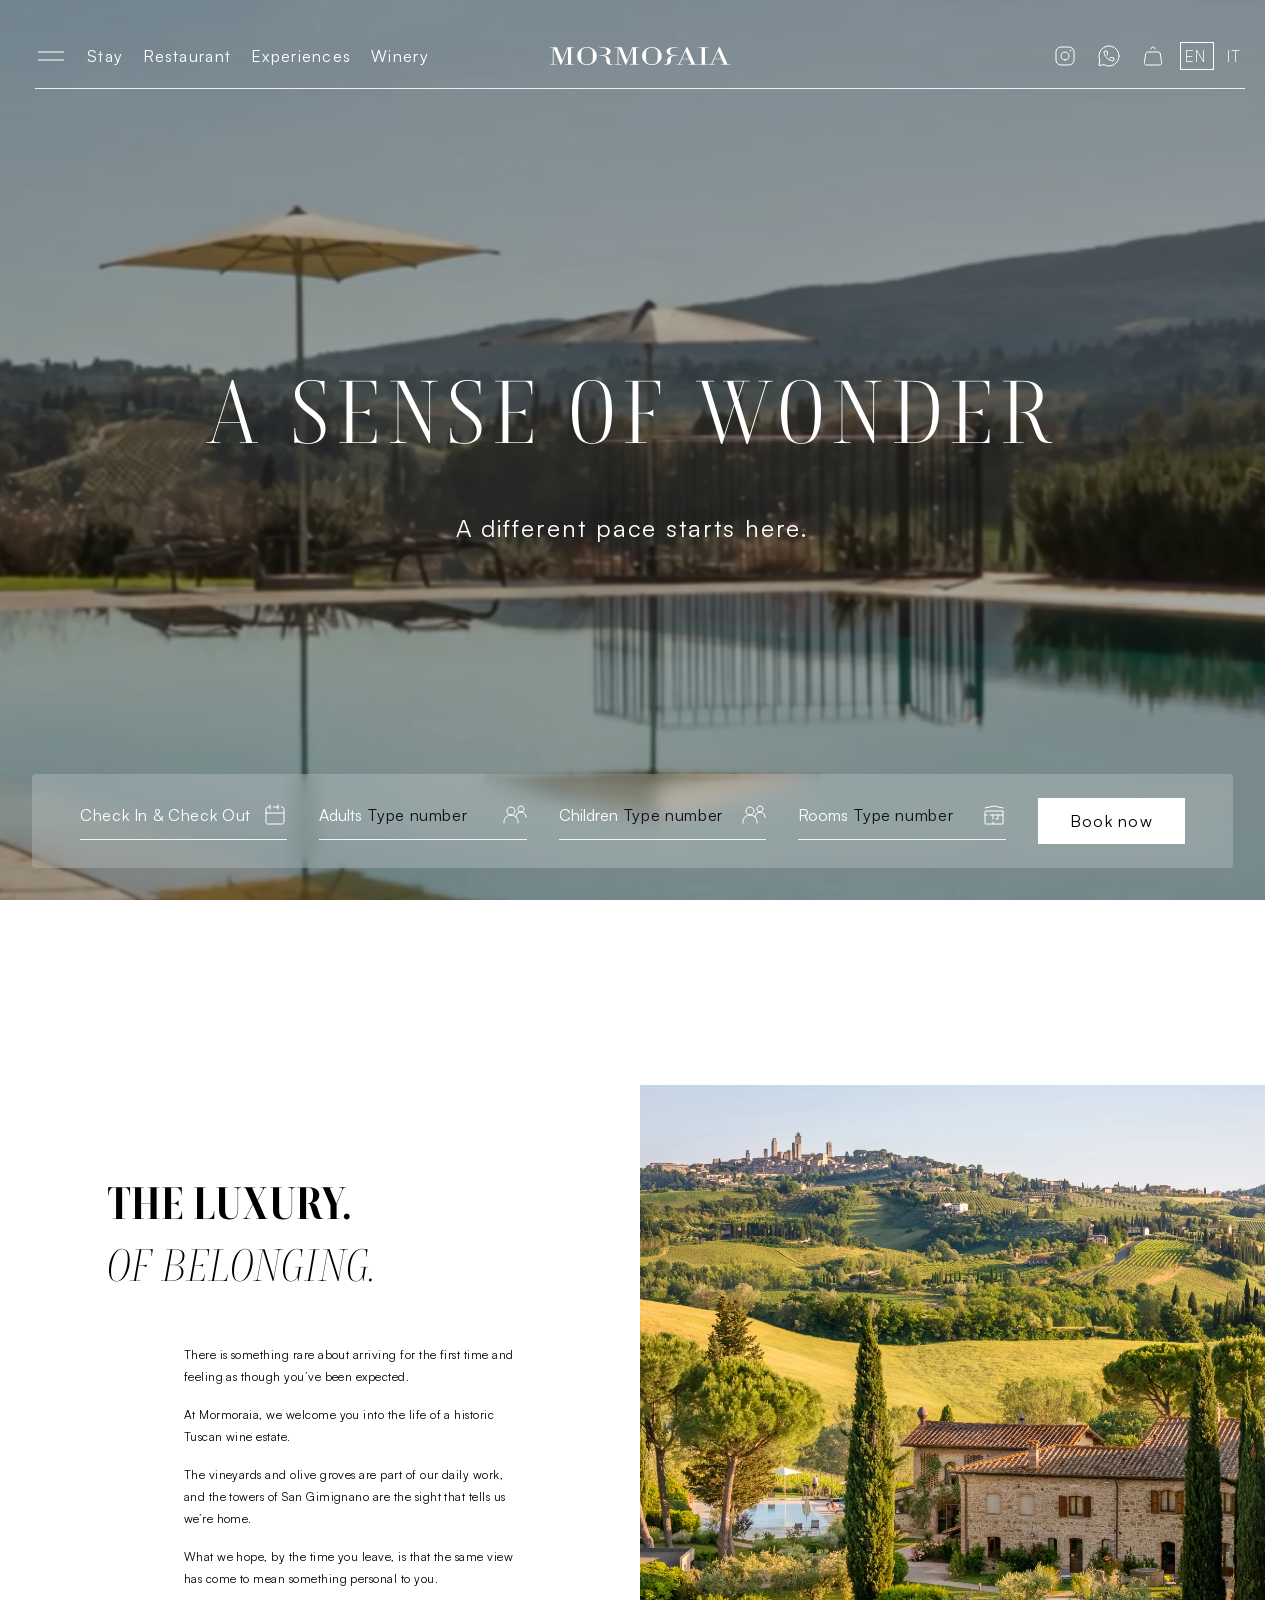
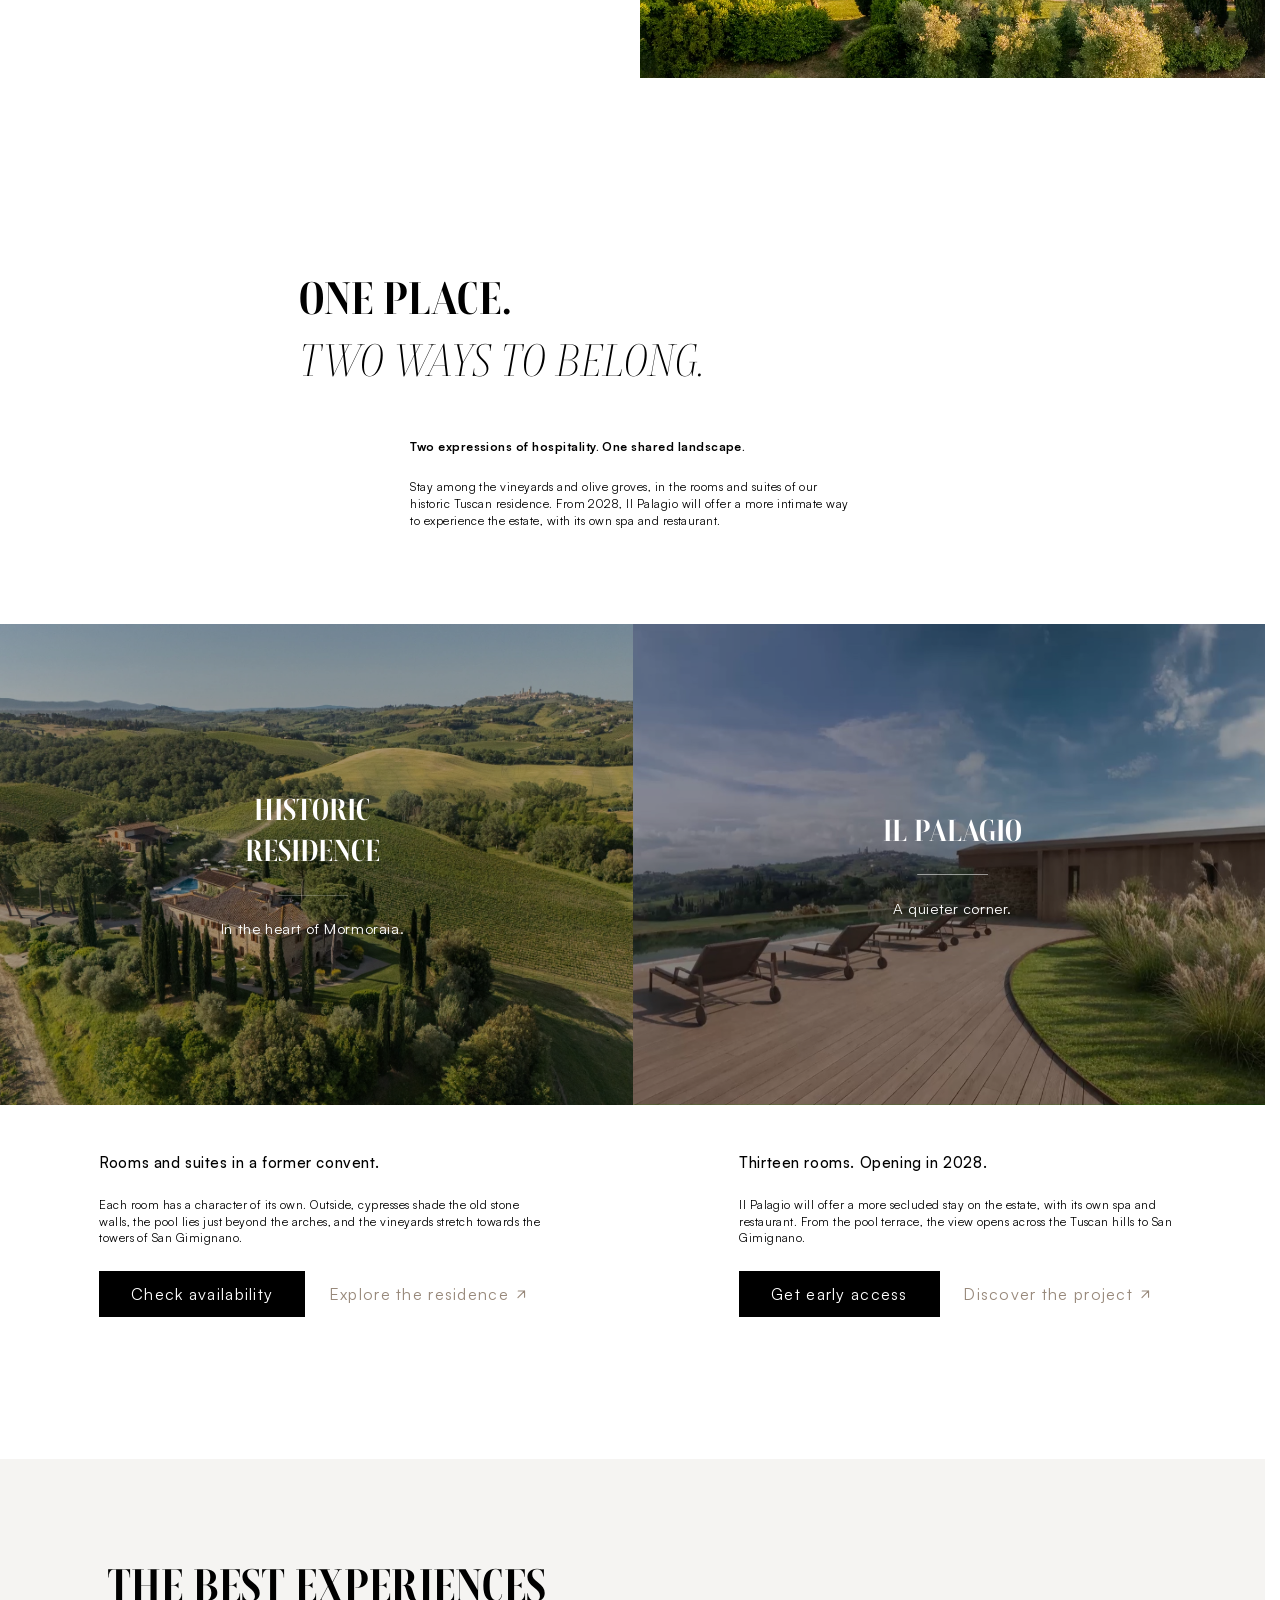
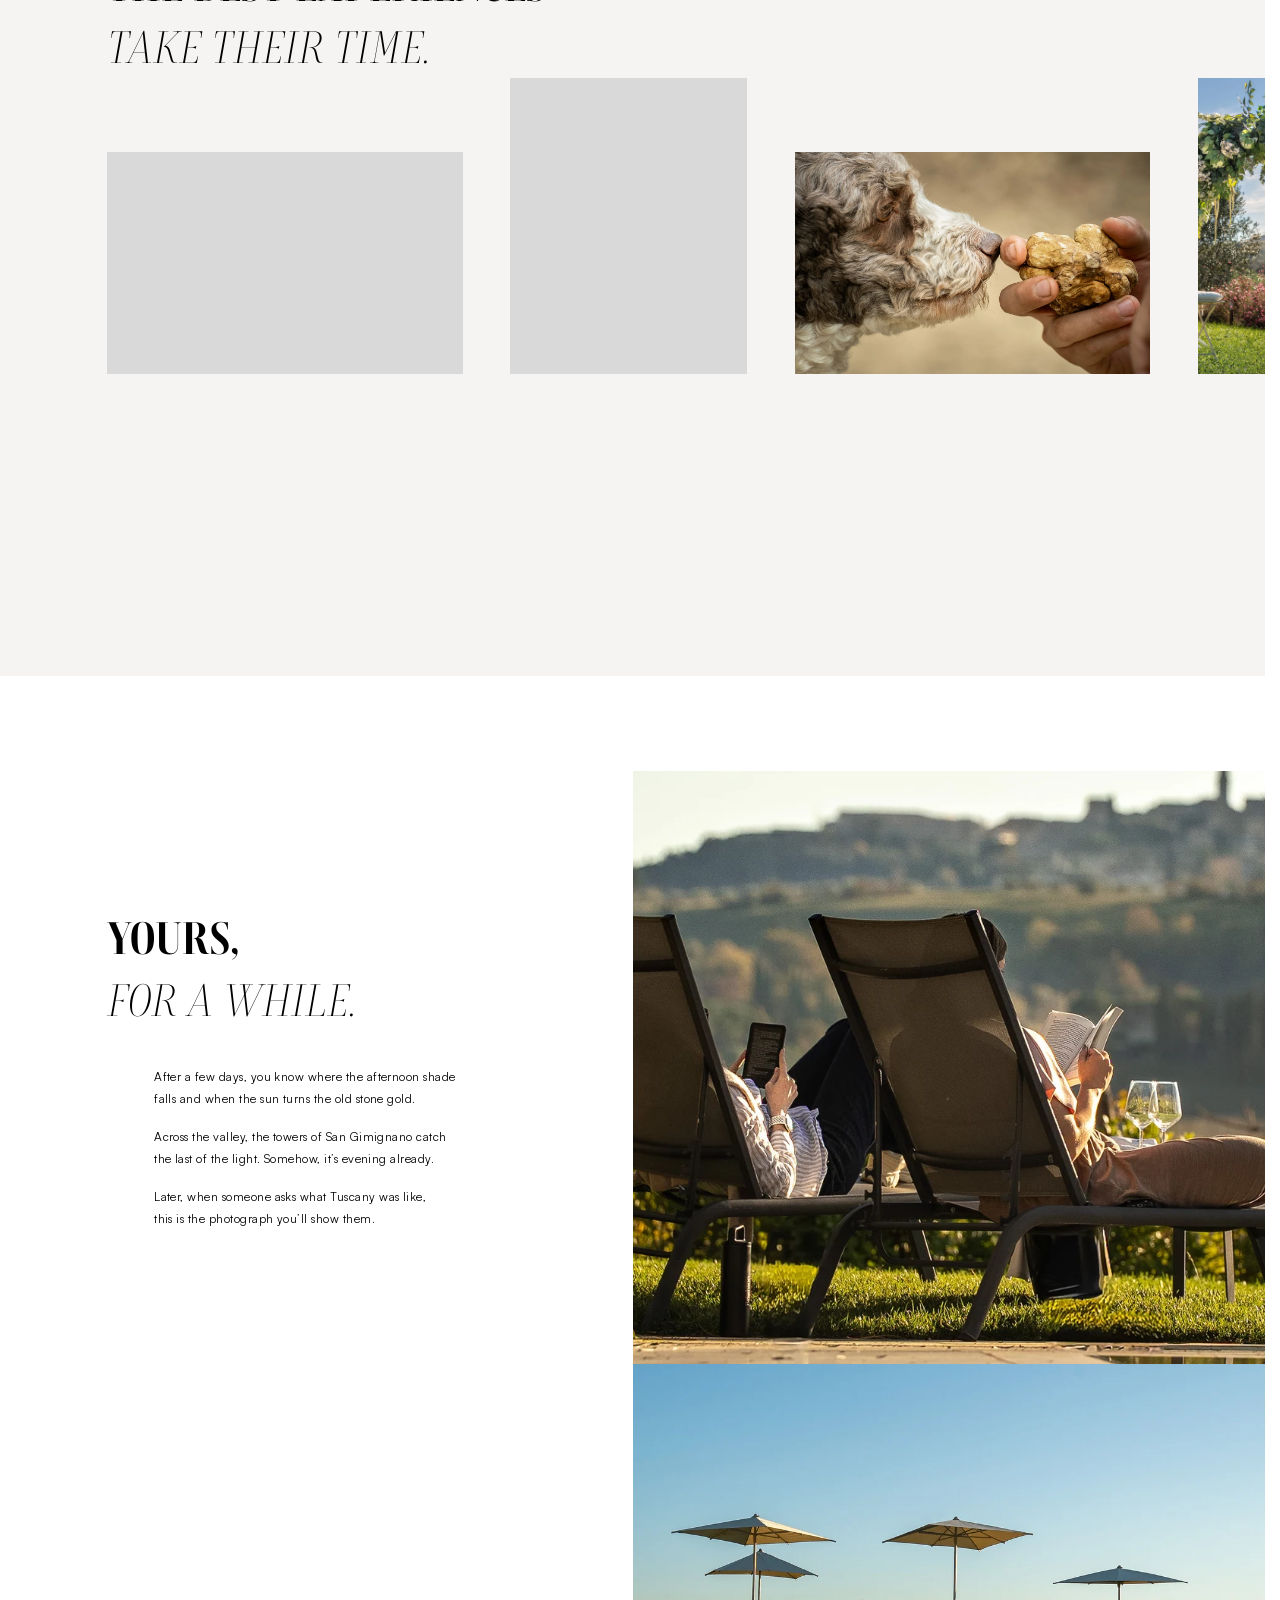
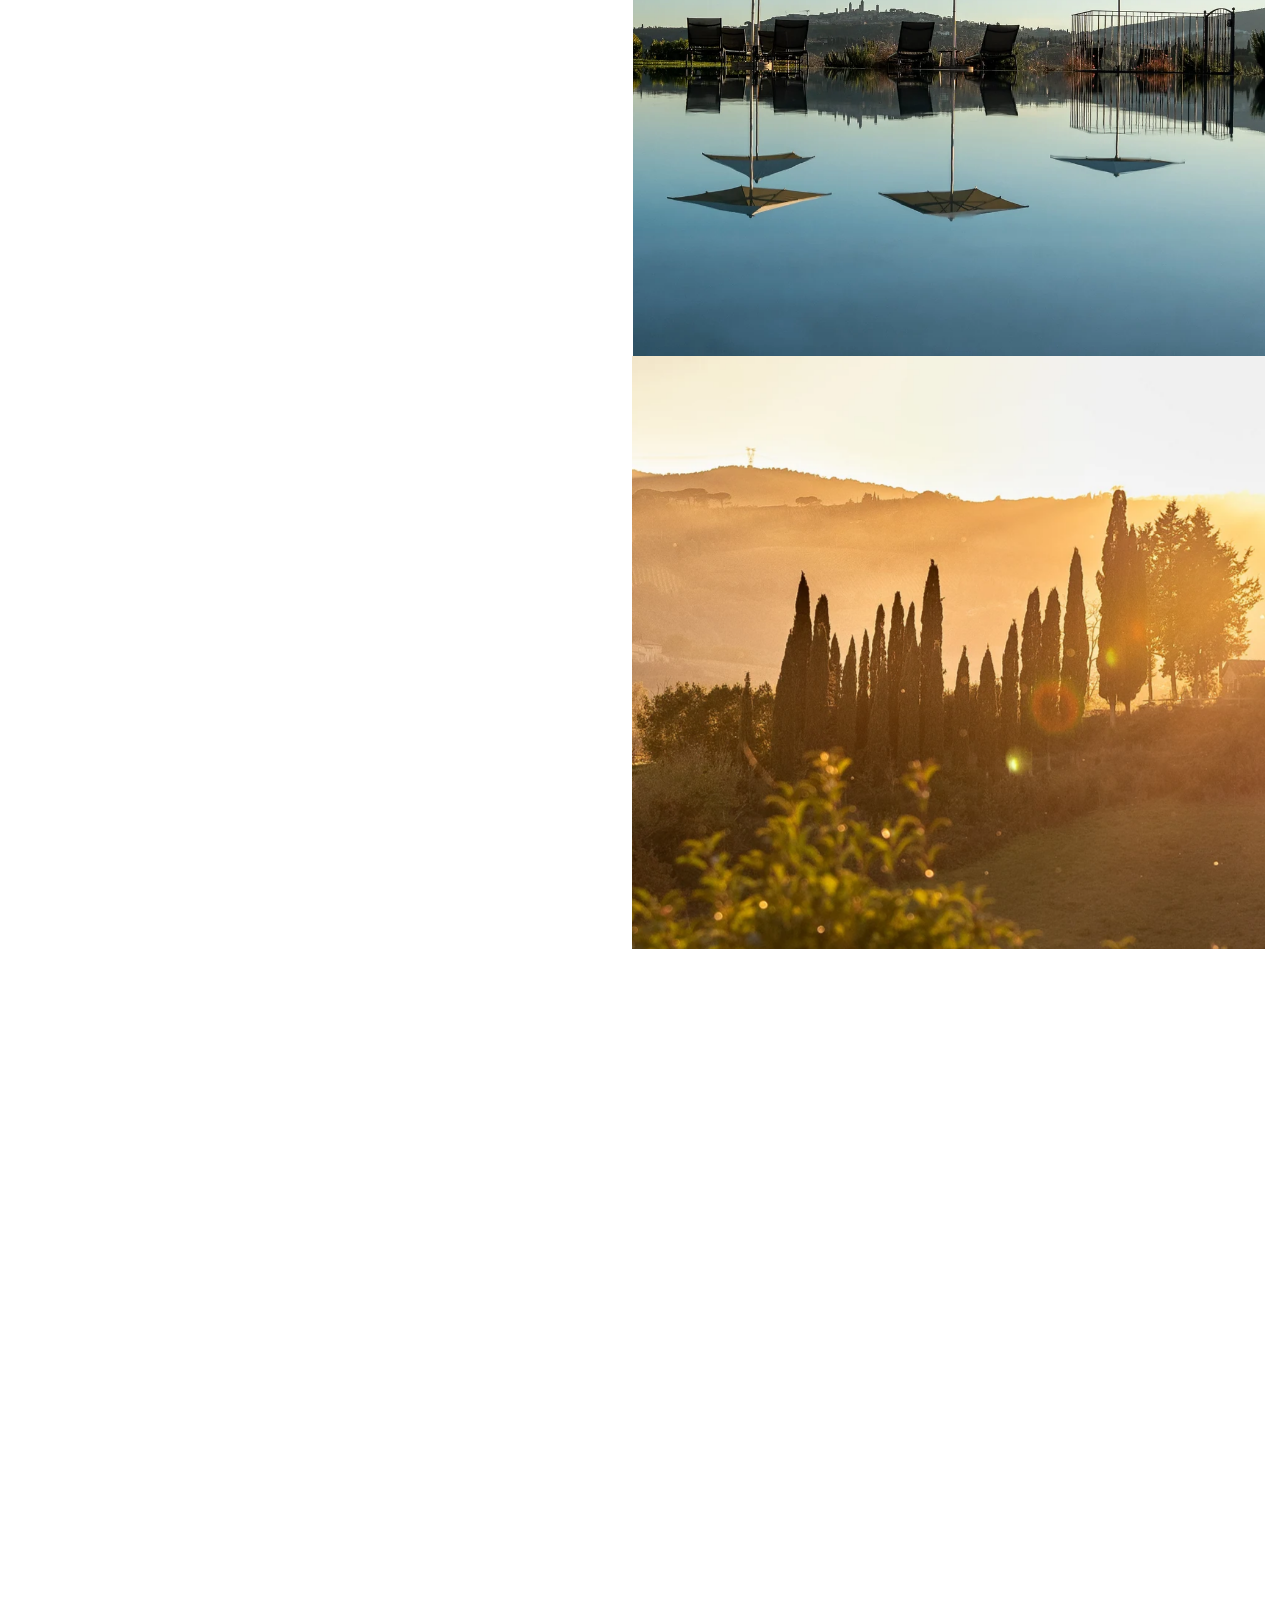
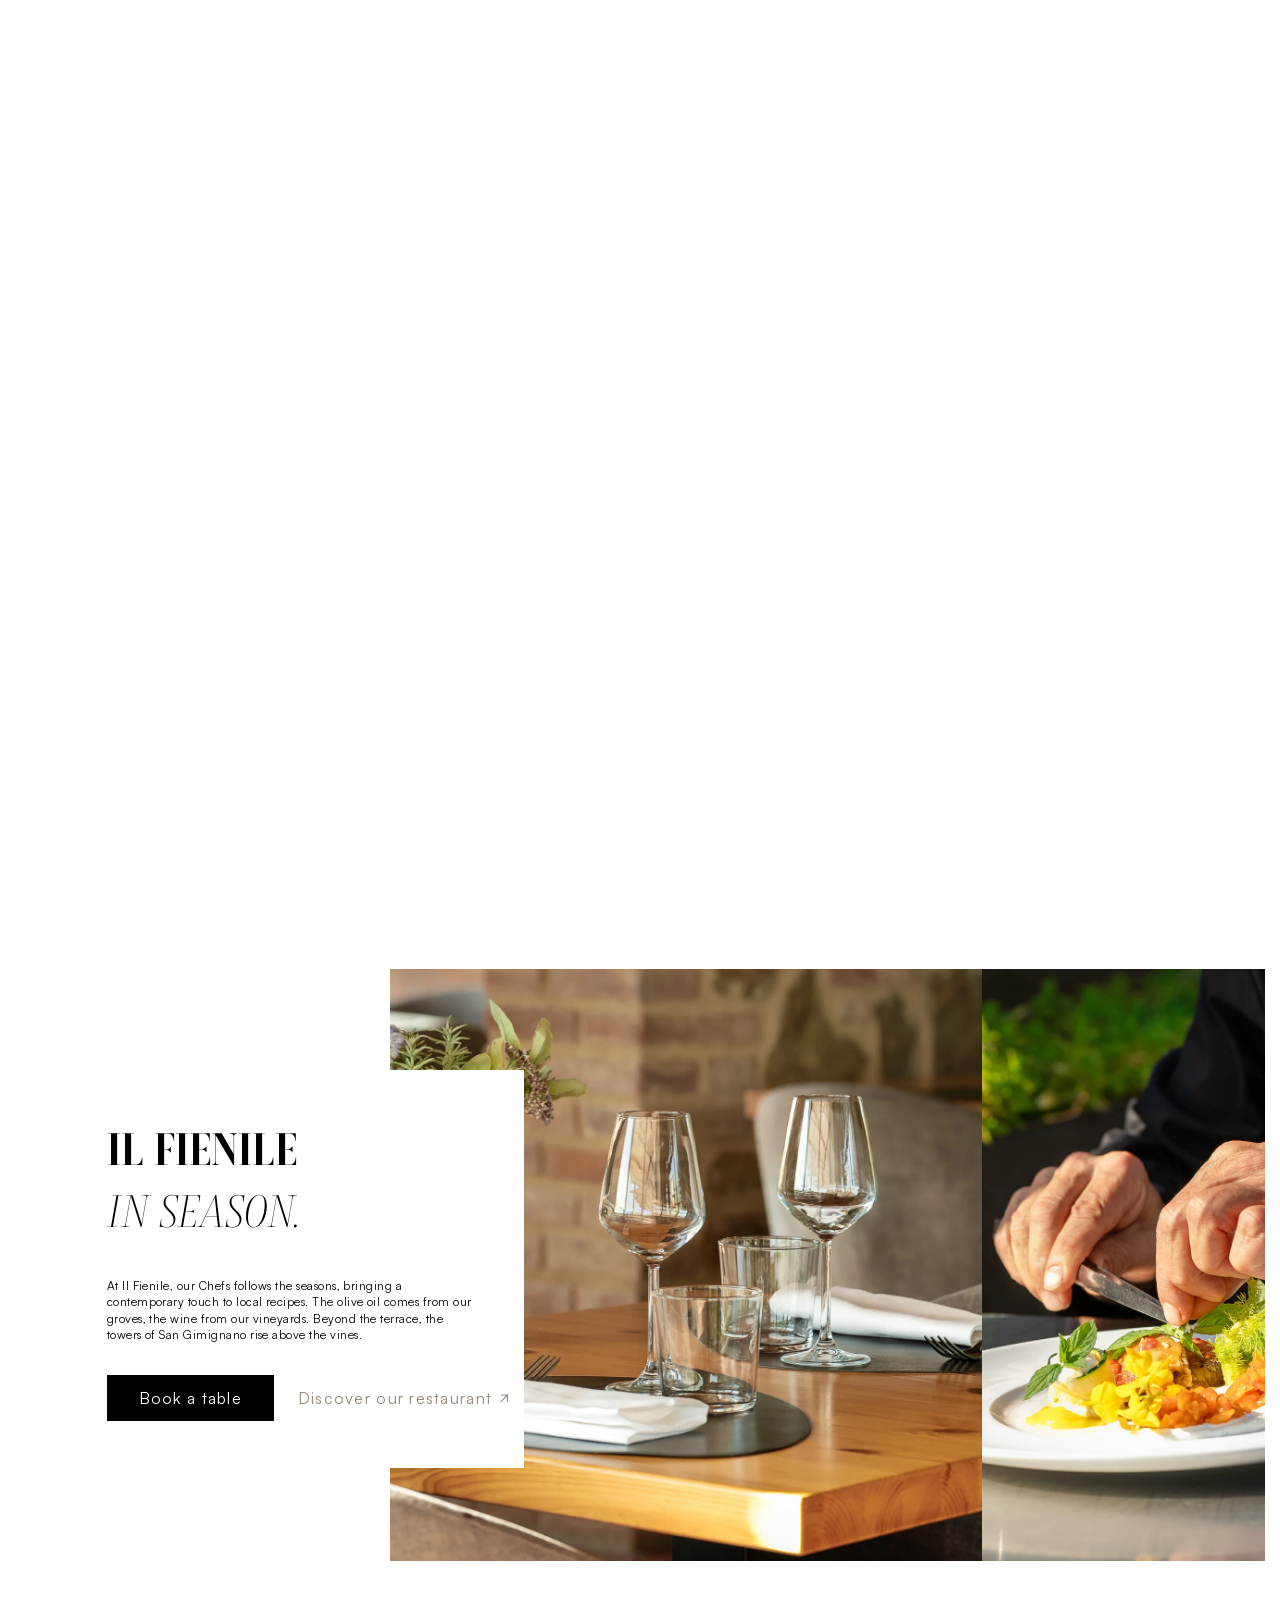
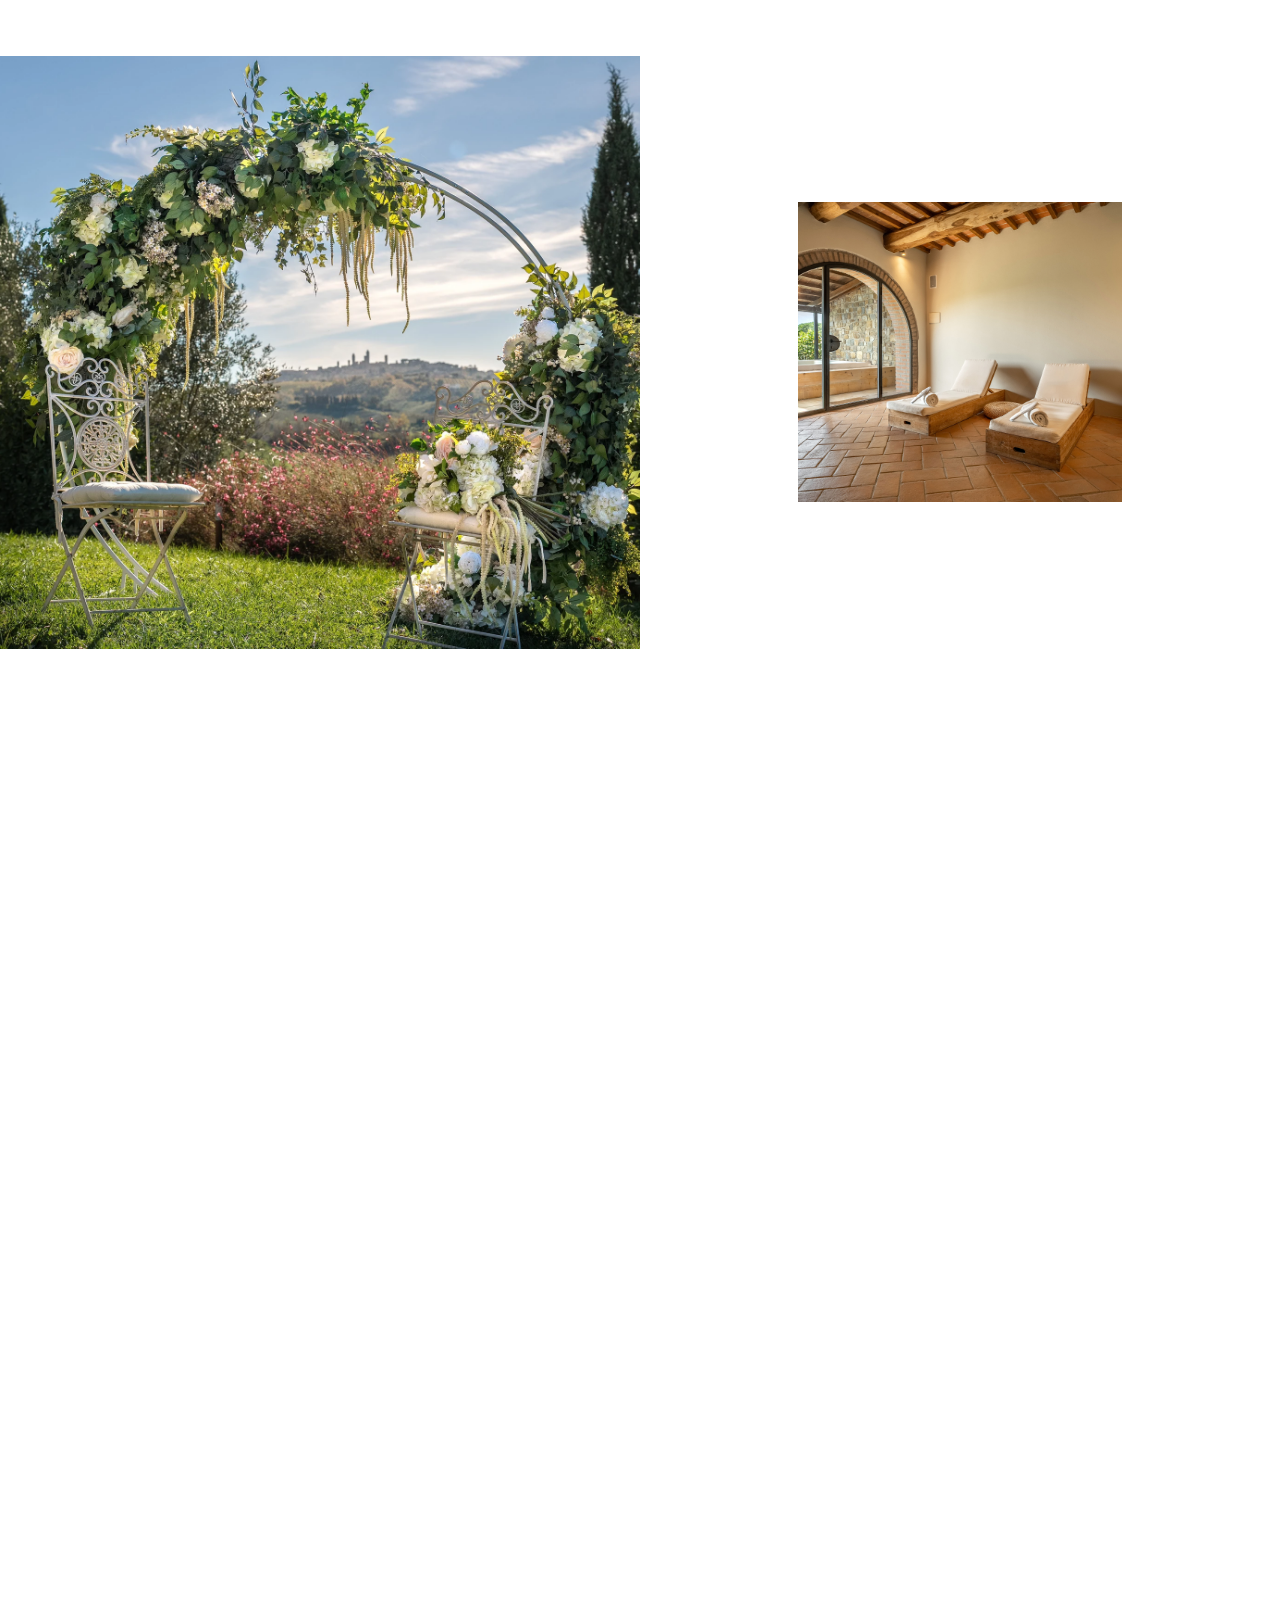
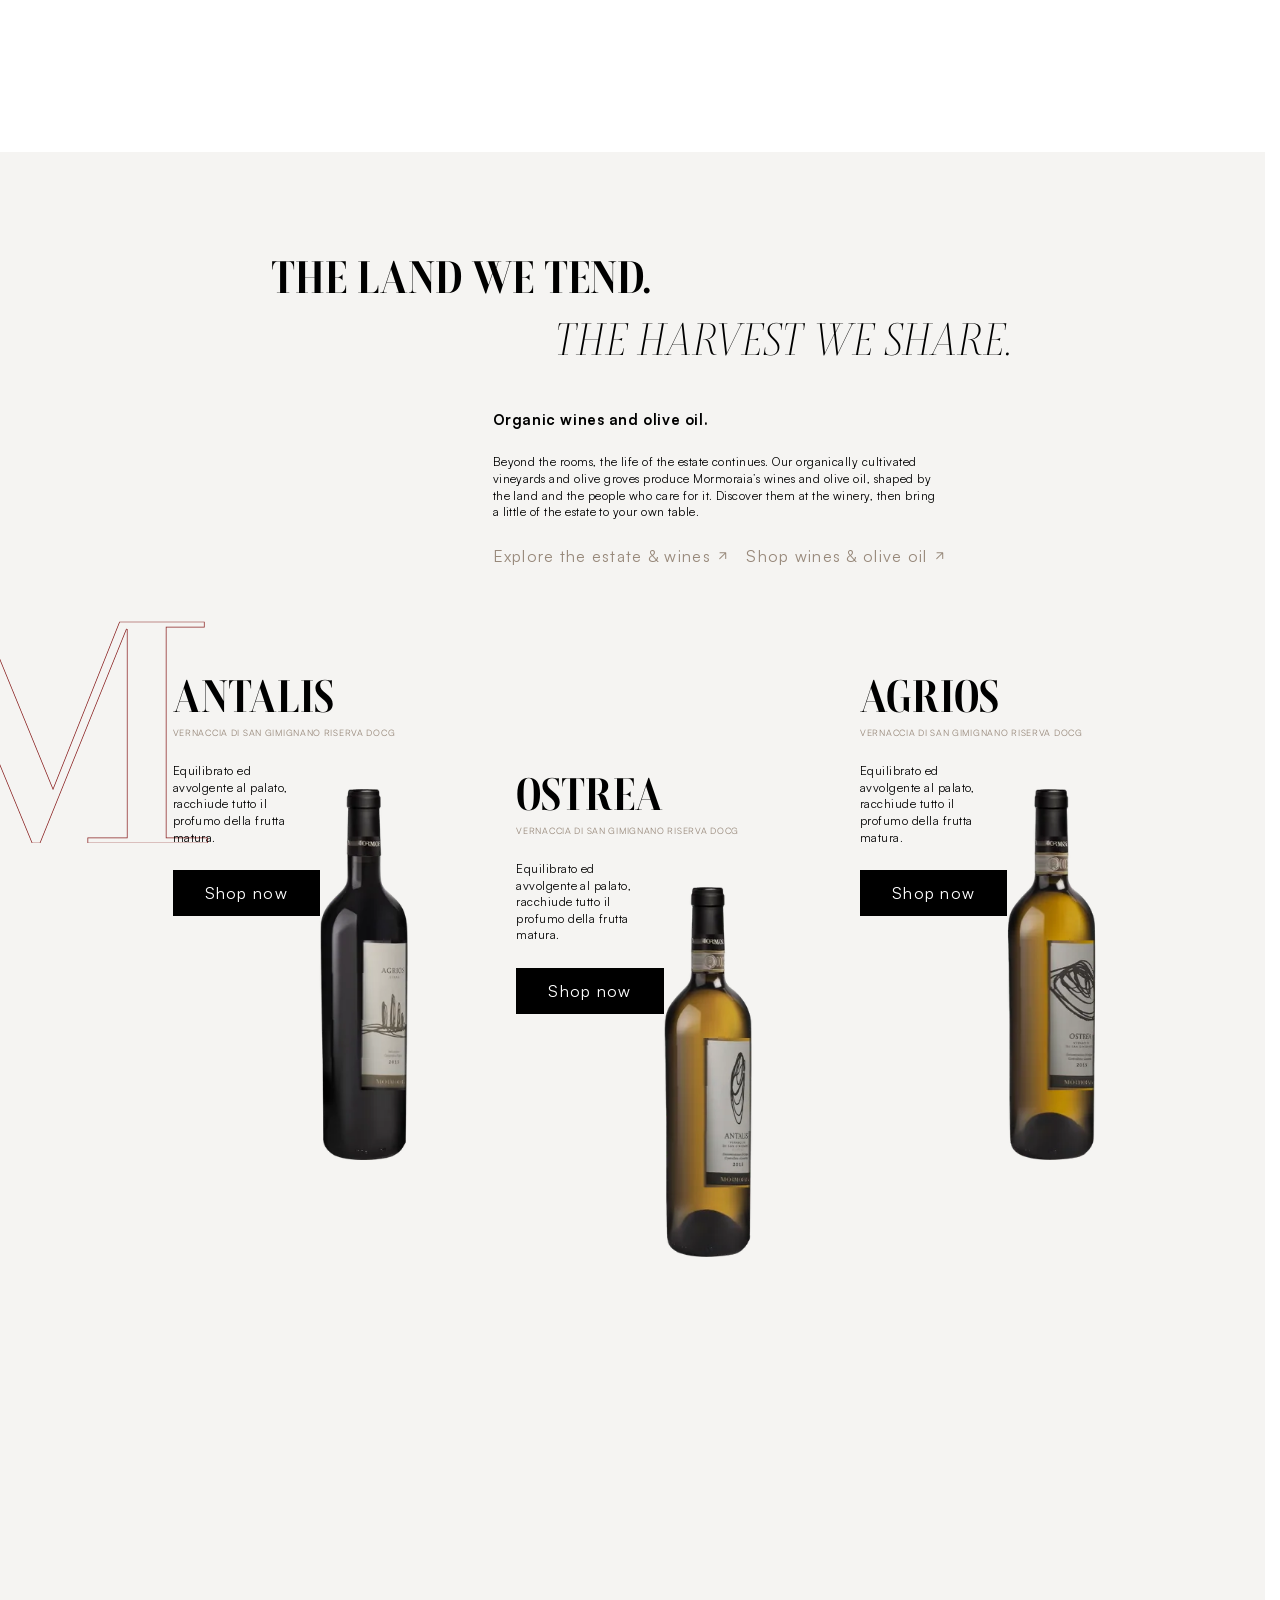
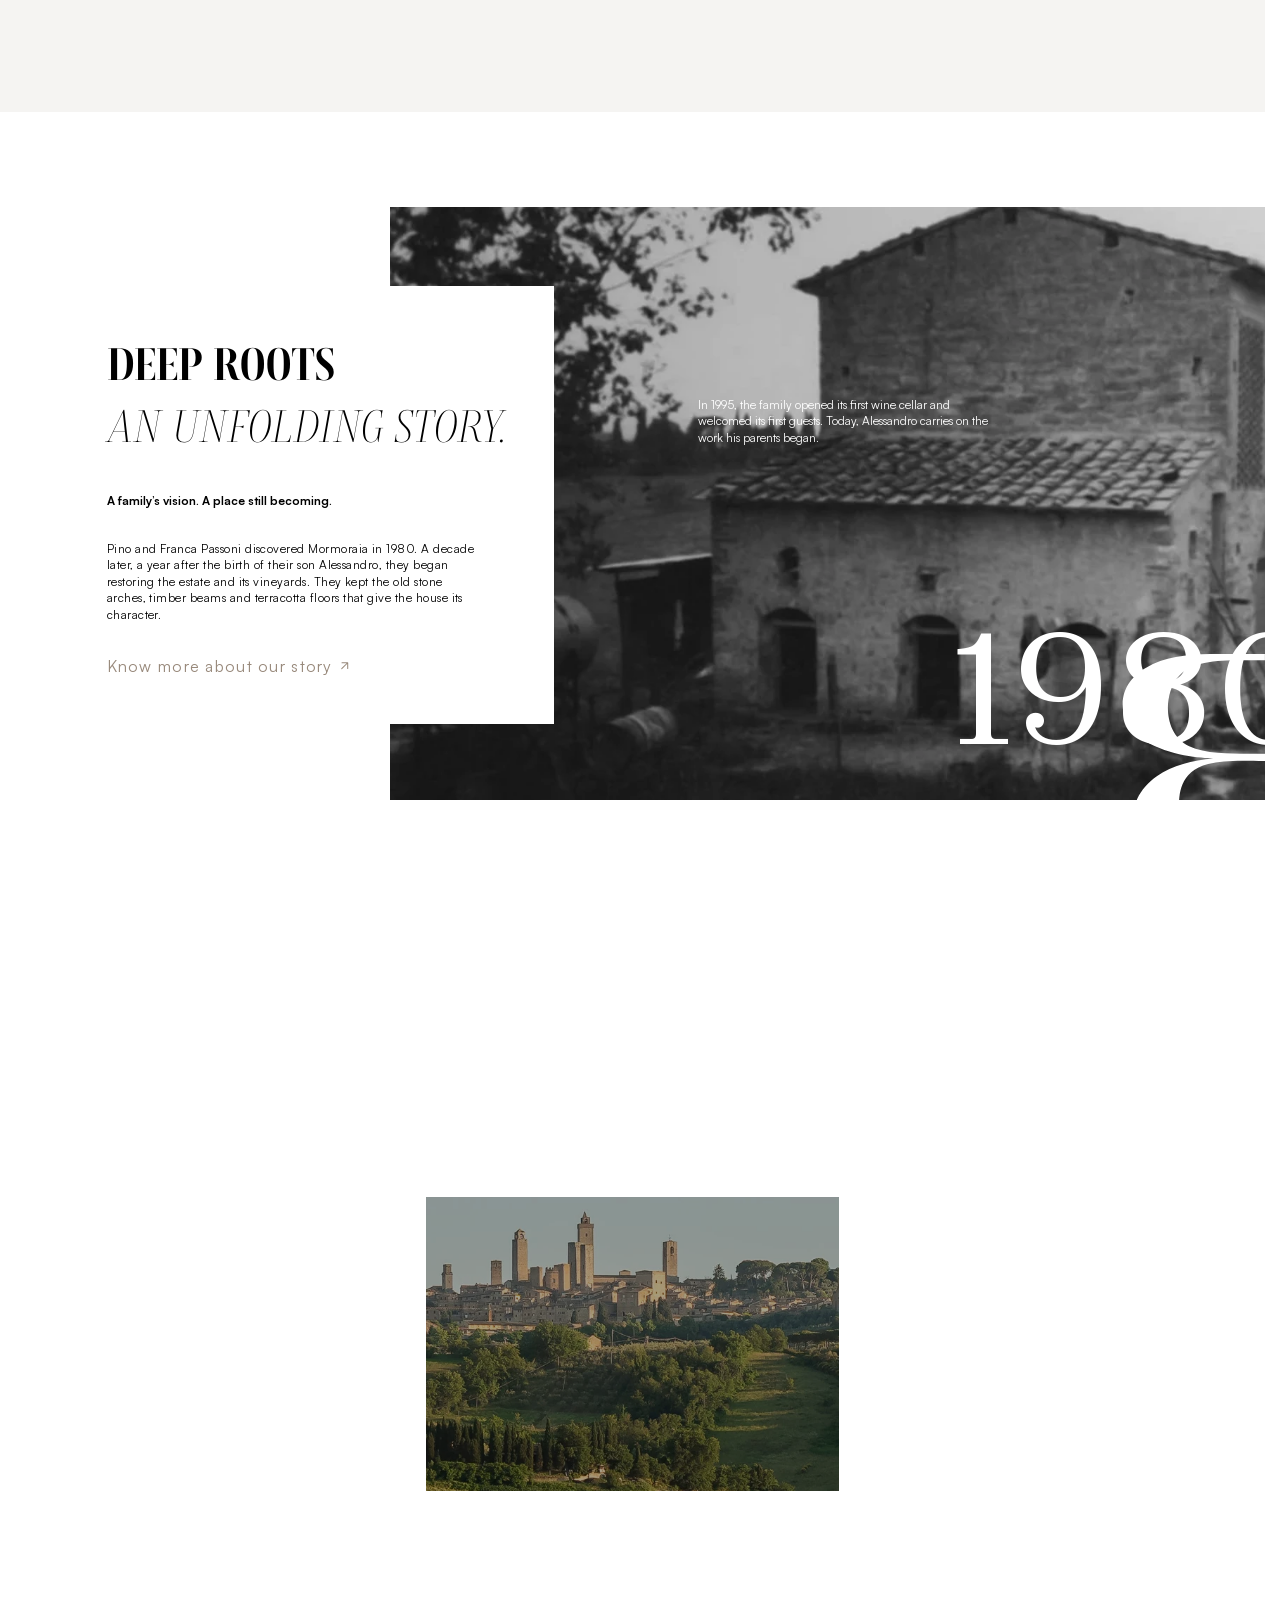
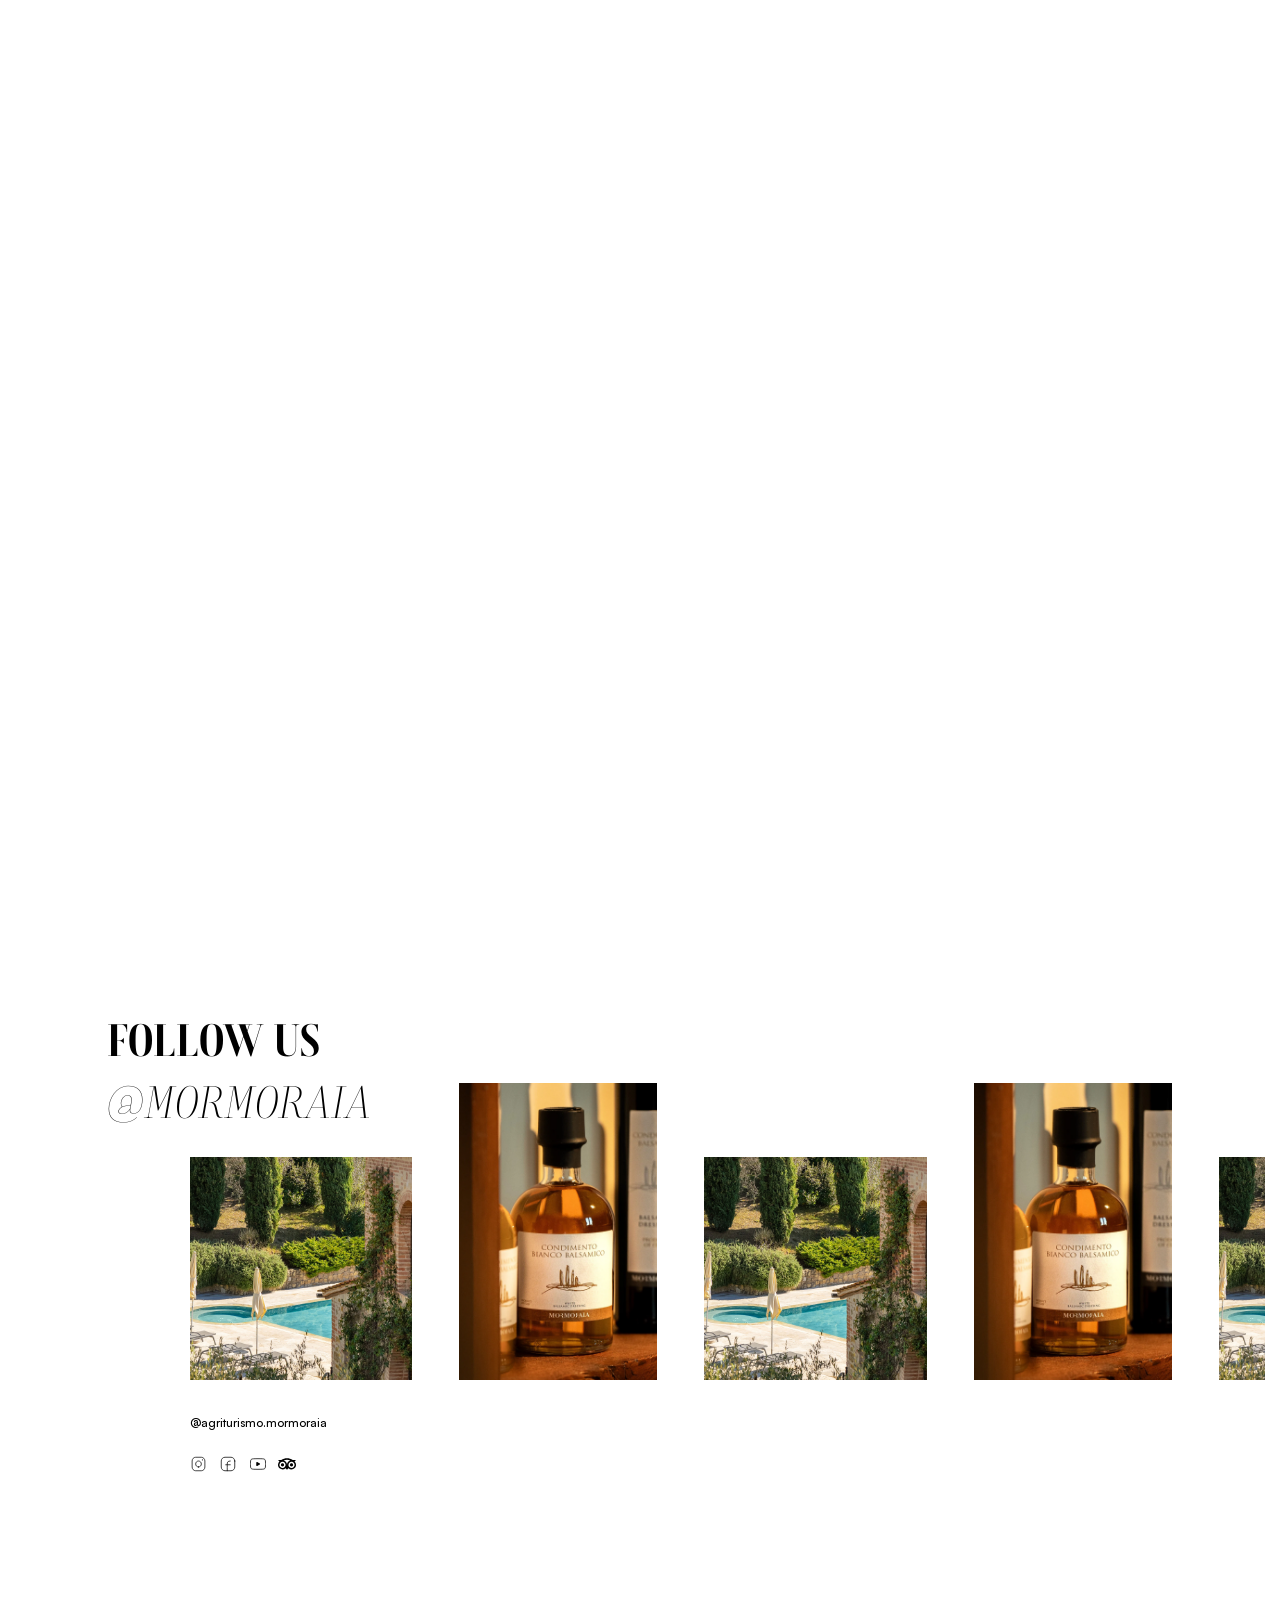
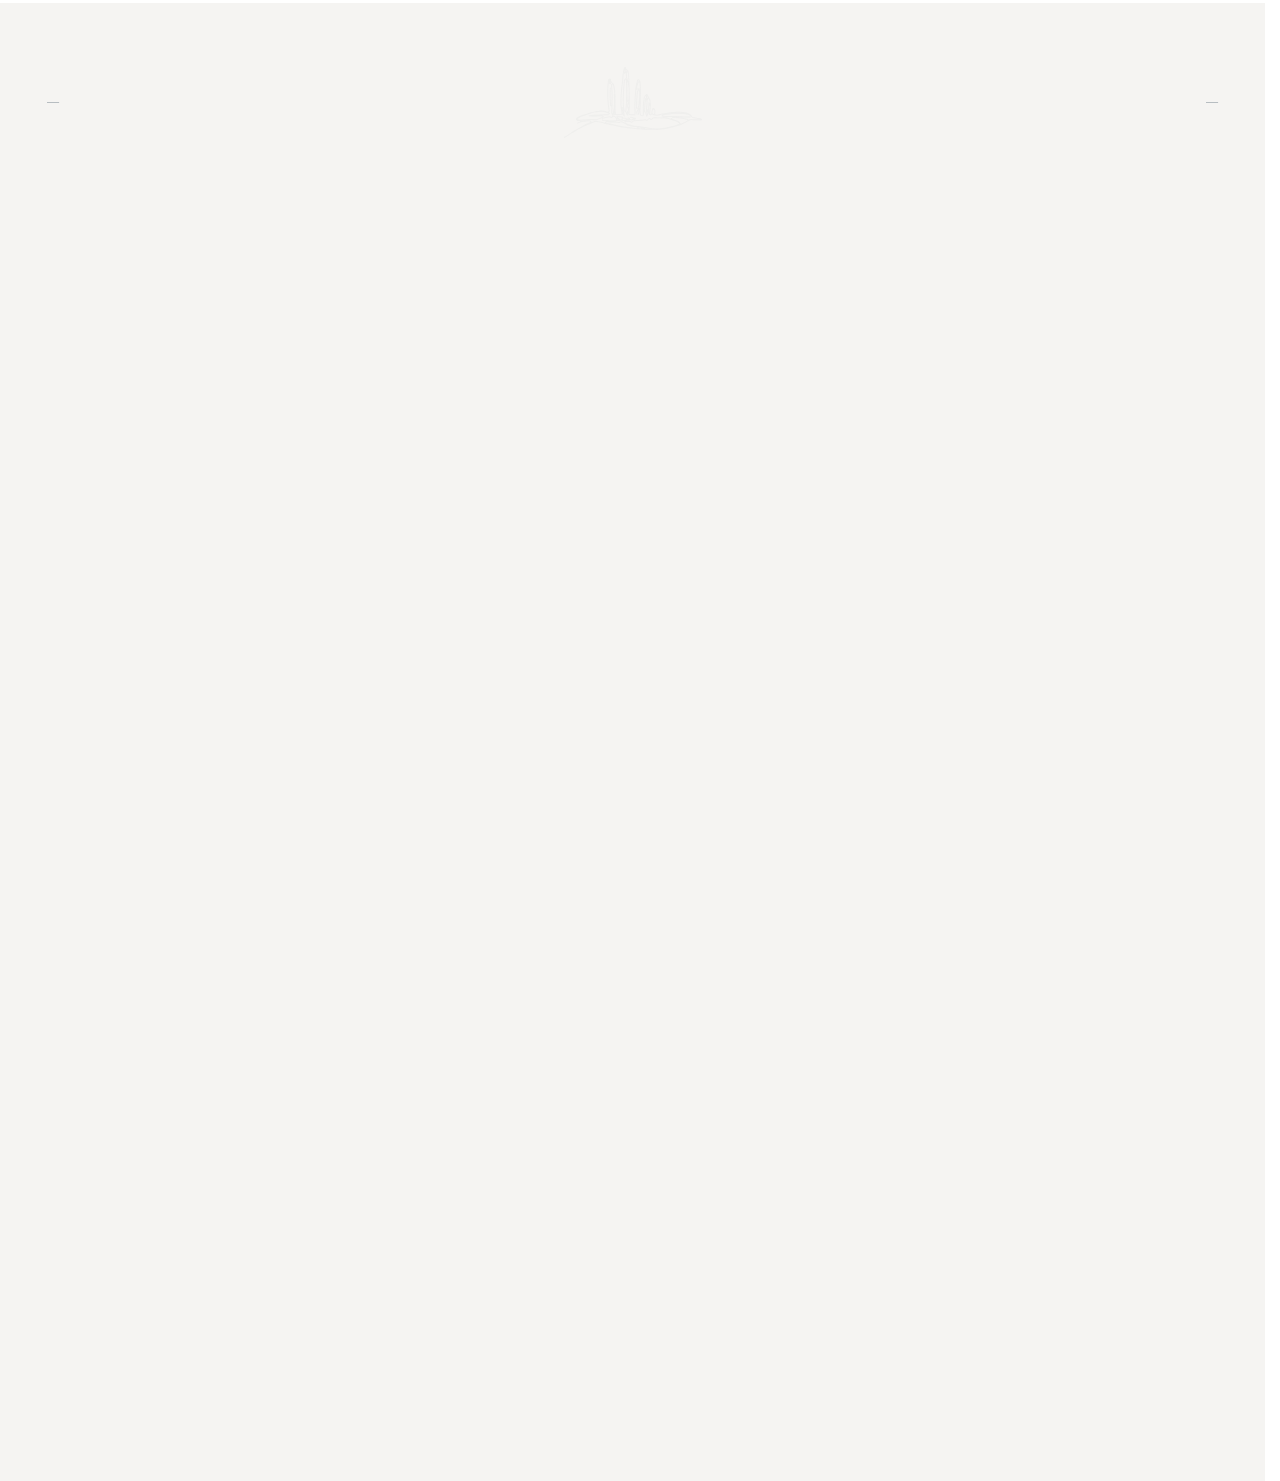
==== index.html @ c21155f8 "Accept rapid gallery clicks and release the photography finale" ====
<!doctype html><html lang="en"><head><meta charset="utf-8"><meta name="viewport" content="width=device-width,initial-scale=1"><link rel="preload" href="assets/Satoshi-Regular.otf" as="font" type="font/otf" crossorigin><title>Mormoraia | San Gimignano</title>
<link rel="icon" type="image/png" sizes="16x16" href="assets/favicon-16.png">
<link rel="icon" type="image/png" sizes="32x32" href="assets/favicon-32.png">
<link rel="icon" type="image/svg+xml" sizes="any" href="assets/favicon.svg">
<link rel="stylesheet" href="layout.css?v=10"><link rel="stylesheet" href="motion.css?v=29"><script defer src="entrances.js?v=3"></script><script defer src="motion.js?v=61"></script><script defer src="booking.js?v=1"></script><script defer src="footer.js?v=4"></script><link rel="stylesheet" href="components.css?v=42"><link rel="stylesheet" href="responsive.css?v=63">
<link rel="stylesheet" href="navigation.css?v=6"><script defer src="page-scroll.js?v=36"></script><script defer src="navigation.js?v=41"></script><script defer src="bottles.js?v=17"></script><noscript><style>.mast-row>*,.opening :is(#n993,#n1010){opacity:1}.mast-rule{transform:none}.opening #n1051{--booking-entrance:1}</style></noscript></head><body><div data-name="Home-test" id="n985" class="layout0">
      <div class="navigation">
<header class="masthead" aria-label="Mormoraia">
 <div class="mast-row">
  <div class="nav-left"><button type="button" class="burger" aria-label="Open menu" aria-controls="estate-menu" aria-expanded="false"><span></span><span></span></button><nav class="quick-links" aria-label="Sections">
   <button type="button" data-nav-section="stay" aria-expanded="false" aria-controls="quick-stay">Stay</button>
   <button type="button" data-nav-section="restaurant" aria-expanded="false" aria-controls="quick-restaurant">Restaurant</button>
   <button type="button" data-nav-section="experiences" aria-expanded="false" aria-controls="quick-experiences">Experiences</button>
   <button type="button" data-nav-section="winery" aria-expanded="false" aria-controls="quick-winery">Winery</button>
  </nav></div>
  <a class="mast-logo" href="#n986" aria-label="Mormoraia home"><img alt="" src="assets/8d20d.svg"></a>
  <div class="nav-right"><a class="utility" href="https://www.instagram.com/mormoraia/" aria-label="Instagram"><img src="assets/98686.svg" alt=""></a><a class="utility" href="https://wa.me/393311232848" aria-label="Contact via WhatsApp"><img src="assets/6f012.svg" alt=""></a><a class="utility" href="https://wineclub.mormoraia.it/en/shop/" aria-label="Wine shop"><img src="assets/e18c2.svg" alt=""></a><div class="language" role="group" aria-label="Language"><button type="button" aria-pressed="true">EN</button><button type="button" aria-pressed="false">IT</button></div>
   <a class="sticky-booking layout70 ds-button" data-name="Button primary dark" href="https://www.simplebooking.it/ibe/hotelbooking/search?hid=8435&amp;lang=en"><span class="layout224">Book<span class="booking-suffix"> now</span></span></a>
  </div>
 </div><div class="mast-rule" aria-hidden="true"></div>
 <div class="mast-dropdown" aria-label="Section links"><div class="mast-dropdown-clip"></div></div>
</header>
<div id="estate-menu" class="estate-menu" inert="" aria-hidden="true">
 <div class="menu-content">
 <nav class="menu-items" aria-label="Full menu">
  <div class="menu-group" data-menu-group="stay">
   <button class="menu-title" type="button" aria-expanded="false" aria-controls="full-stay">Stay</button>
   <div class="menu-panel" id="full-stay" inert aria-hidden="true"><div class="menu-panel-clip"><ul class="menu-choices">
    <li><a href="historic-residence.html">Historic Residence</a></li>
    <li><a href="il-palagio.html">Il Palagio</a></li>
   </ul></div></div>
  </div>
  <div class="menu-group" data-menu-group="restaurant">
   <button class="menu-title" type="button" aria-expanded="false" aria-controls="full-restaurant">The Restaurant</button>
   <div class="menu-panel" id="full-restaurant" inert aria-hidden="true"><div class="menu-panel-clip"><ul class="menu-choices">
    <li><a href="#n1758">Il Fienile</a></li>
    <li><a href="https://www.mormoraia.it/en/restaurant-mormoraia-san-gimignano/">Menu</a></li>
   </ul></div></div>
  </div>
  <div class="menu-group" data-menu-group="winery">
   <button class="menu-title" type="button" aria-expanded="false" aria-controls="full-winery"><span>Winery</span><span class="menu-winery-mobile">Wine Shop</span></button>
   <div class="menu-panel" id="full-winery" inert aria-hidden="true"><div class="menu-panel-clip"><ul class="menu-choices">
    <li><a href="https://wineclub.mormoraia.it/en/shop/">Wine Shop</a></li>
    <li><a href="https://www.mormoraia.it/en/cantina-mormoraia/">Winery</a></li>
   </ul></div></div>
  </div>
  <div class="menu-group" data-menu-group="experiences">
   <button class="menu-title" type="button" aria-expanded="false" aria-controls="full-experiences">Experiences</button>
   <div class="menu-panel" id="full-experiences" inert aria-hidden="true"><div class="menu-panel-clip"><ul class="menu-choices">
    <li><a href="#experience-truffle-hunting">Truffle Hunting</a></li>
    <li><a href="#experience-elopement-wedding">Elopement Wedding</a></li>
    <li><a href="#experience-wine-tasting">Wine Tasting</a></li>
    <li><a href="#experience-cooking-class">Cooking Class</a></li>
    <li><a href="#experience-romantic-dinner">Romantic Dinner</a></li>
    <li><a href="#experience-sunset-aperitif">Sunset Aperitif</a></li>
   </ul></div></div>
  </div>
  <a class="menu-title" href="#n1762">Our Story</a>
  <a class="menu-title" href="https://www.mormoraia.it/en/contact-us/">Contact</a>
 </nav>
 <div class="menu-footer">
 <nav class="menu-socials" aria-label="Social media"><a href="https://www.instagram.com/mormoraia/" aria-label="Instagram"><img src="assets/ad9cd.svg" alt=""></a><a href="https://www.facebook.com/Mormoraia" aria-label="Facebook"><img src="assets/94fb9.svg" alt=""></a><a href="https://www.youtube.com/watch?v=IN_PDBi8NO4" aria-label="YouTube"><img src="assets/cb1ec.svg" alt=""></a><a href="https://www.tripadvisor.it/Hotel_Review-g187901-d1177956-Reviews-Mormoraia-San_Gimignano_Tuscany.html" aria-label="Tripadvisor"><picture><source media="(720px &lt; width &lt;= 1024px)" srcset="assets/4553f.svg"><img src="assets/edf27.svg" alt=""></picture></a></nav>
 <div class="menu-bottom"><span aria-disabled="true">Cookie policy</span><span aria-disabled="true">FAQ</span><span aria-disabled="true">Privacy Policy</span></div>
 </div>
 </div>
</div>
<button type="button" id="back-to-top" aria-label="Back to top" inert>
  <span class="back-to-top-ring" aria-hidden="true"><img src="assets/back-to-top-lettering.svg" alt=""></span>
  <img class="back-to-top-arrow" src="assets/back-to-top-arrow.svg" alt="">
</button>
</div><div id="n1780" class="layout206">
        <div class="hero-runway"><div data-name="hero-video-container" id="n986" class="layout2 opening">
          <div data-name="video-area" id="n987" class="layout3"></div>
          <div data-name="Mormoraia-35 1" id="n988" class="layout4">
            <div aria-hidden="true" class="layout5">
              <video id="hero-film" class="layout6" muted="" loop="" playsinline="" preload="metadata" poster="assets/8980c.png"><source media="(max-width:720px)" src="assets/hero-mobile.mp4" type="video/mp4"><source src="assets/hero-video.mp4" type="video/mp4"></video>
              <div class="layout7"></div>
            </div>
          </div>
          <div data-name="Hero Video 1" id="n1899" class="layout207"></div>
          <div id="n992" class="layout8">
            <h1 id="n993" tabindex="-1">A SENSE <span>OF WONDER</span></h1>
            <p id="n1010" class="layout208">A different pace<br class="mobile-copy-break"> starts here.</p>
          </div>
          <div data-name="booking-bar" id="n1050" class="layout209">
            <div data-name="Booking Bar" id="n1051" class="layout210">
              <button id="booking-toggle" class="ds-button layout27" type="button" aria-controls="booking-fields" aria-expanded="false"><span>Book now</span></button>
              <div id="booking-fields">
              <div id="dsI11-2838-11-2545" class="layout16">
                <div id="dsI11-2838-11-2546" class="layout23">
                  <button class="date-trigger" type="button" aria-controls="booking-dates" aria-expanded="false">Check In &amp; Check Out</button>
                  <div data-name="calendar" id="dsI11-2838-11-2684" class="layout19">
                    <img alt="" src="assets/b0e9e.svg" class="layout11" draggable="false">
                  </div>
                </div>
                <div id="booking-dates" hidden><label>Check in<input type="date" name="arrival"></label><label>Check out<input type="date" name="departure"></label><button type="button">Done</button></div>
                <div id="dsI11-2838-11-2553" class="layout20">
                  <div class="layout21">
                    <img alt="" src="assets/54254.svg" class="layout22" draggable="false">
                  </div>
                </div>
              </div>
              <div id="dsI11-2838-11-2554" class="layout16">
                <div id="dsI11-2838-11-2555" class="layout23">
                  <div id="dsI11-2838-11-2556" class="layout24">
                    <p id="dsI11-2838-11-2557" class="layout25">
                      Adults
                    </p><input type="number" class="booking-count" min="1" step="1" name="adults" aria-label="Adults" placeholder="Type number">
                  </div>
                  <div data-name="User-group" id="dsI11-2838-11-2649" class="layout19">
                    <img alt="" src="assets/87939.svg" class="layout11" draggable="false">
                  </div>
                </div>
                <div id="dsI11-2838-11-2564" class="layout20">
                  <div class="layout21">
                    <img alt="" src="assets/54254.svg" class="layout22" draggable="false">
                  </div>
                </div>
              </div>
              <div id="dsI11-2838-11-2565" class="layout16">
                <div id="dsI11-2838-11-2566" class="layout23">
                  <div id="dsI11-2838-11-2567" class="layout24">
                    <p id="dsI11-2838-11-2568" class="layout25">
                      Children
                    </p><input type="number" class="booking-count" min="0" step="1" name="children" aria-label="Children" placeholder="Type number">
                  </div>
                  <div data-name="User-group" id="dsI11-2838-11-2661" class="layout19">
                    <img alt="" src="assets/87939.svg" class="layout11" draggable="false">
                  </div>
                </div>
                <div id="dsI11-2838-11-2575" class="layout20">
                  <div class="layout21">
                    <img alt="" src="assets/54254.svg" class="layout22" draggable="false">
                  </div>
                </div>
              </div>
              <div id="dsI11-2838-11-2576" class="layout16">
                <div id="dsI11-2838-11-2577" class="layout23">
                  <div id="dsI11-2838-11-2578" class="layout24">
                    <p id="dsI11-2838-11-2579" class="layout25">
                      Rooms
                    </p><input type="number" class="booking-count" min="1" step="1" name="rooms" aria-label="Rooms" placeholder="Type number">
                  </div>
                  <div data-name="Rooms" id="dsI11-2838-11-2667" class="layout19">
                    <img alt="" src="assets/35161.svg" class="layout11" draggable="false">
                  </div>
                </div>
                <div id="dsI11-2838-11-2589" class="layout20">
                  <div class="layout21">
                    <img alt="" src="assets/54254.svg" class="layout22" draggable="false">
                  </div>
                </div>
              </div>
              </div>
              <a data-name="Button primary light" id="dsI11-2838-11-2690" class="layout27 ds-button" href="https://www.simplebooking.it/ibe/hotelbooking/search?hid=8435&amp;lang=en">
                <span id="dsI11-2838-11-2690-11-2325" class="layout211">
                  Book now
                </span>
              </a>
            </div>
          </div>
        </div>
        </div><main class="white-sheet"><div data-name="intro-section" id="n1099" class="layout38">
          <div id="n1100" class="layout39">
            <div id="n1101" class="layout212">
              <div id="n1102" class="layout213">
                <p class="layout42">The luxury.</p>
                <p class="layout43">of belonging.</p>
              </div>
              <div id="n1103" class="layout117">
                <p id="n1104" class="layout214">There is something rare about arriving for the first time and feeling as though you’ve been expected.</p>
                <p class="layout214">At Mormoraia, we welcome you into the life of a historic Tuscan wine estate.</p>
                <p class="layout214">The vineyards and olive groves are part of our daily work, and the towers of San Gimignano are the sight that tells us we’re home.</p>
                <p class="layout214">What we hope, by the time you leave, is that the same view has come to mean something personal to you.</p>
              </div>
            </div>
          </div>
          <div id="n1336" class="layout46">
            <div id="n1106" class="layout47"></div>
            <div data-name="Mormoraia, San Gimignano-24 1" id="n1508" class="layout48">
              <img alt="" src="assets/18a8f.png" class="layout49" draggable="false">
            </div>
          </div>
        </div>
        <div data-name="accodomations" id="n1133" class="layout50">
          <div id="n1134" class="layout51">
            <div id="n1135" class="layout41">
              <p class="layout42">One place.</p>
              <p class="layout43">Two ways to belong.</p>
              <span class="stay-intro-trigger" aria-hidden="true"></span>
            </div>
            <div id="n1136" class="layout215">
              <p id="n1137" class="layout53">
                Two expressions of hospitality. One shared landscape.
              </p>
              <p id="n1138" class="layout54"><span class="copy-desktop-mobile">Stay among the vineyards and olive groves, in the rooms and suites of our historic Tuscan residence. From 2028, Il Palagio will offer a more intimate way to experience the estate, with its own spa and restaurant.</span><span class="copy-tablet">Stone, light and open countryside. At Mormoraia, every stay begins with its surroundings. Our historic residence and the forthcoming new wing offer two distinct ways to make the estate your own.</span></p>
            </div>
          </div>
          <div id="n1139" class="layout98" data-scroll-scene="">
            <div id="n1140" class="layout55">
              <div id="n1141" class="layout216">
                <div id="n1142" class="layout57"></div>
                <div class="stay-media" aria-hidden="true">
                  <video id="residence-film" muted loop playsinline preload="none" poster="assets/eddf6.png" src="assets/historic-residence.mp4"></video>
                  <div class="layout7"></div>
                </div>
                <div id="n1143" class="layout218">
                  <p class="layout219">
                    <span class="layout62">HISTORIC <span class="mobile-line">RESIDENCE</span></span>
                  </p>
                  <div id="n1145" class="layout63">
                    <div class="layout64">
                      <img alt="" src="assets/9ee91.svg" class="layout22" draggable="false">
                    </div>
                  </div>
                  <div id="n1146" class="layout220"><p class="layout221">In the heart of Mormoraia.</p></div>
                </div>
              </div>
              <div id="n1147" class="layout66">
                <div id="n1148" class="layout9">
                  <div id="n1149" class="layout222"><p class="layout221">Rooms and suites in a former convent.</p></div>
                  <p id="n1150" class="layout223">Each room has a character of its own. Outside, cypresses shade the old stone walls, the pool lies just beyond the arches, and the vineyards stretch towards the towers of San Gimignano.</p>
                  <div id="ds11-3164" class="layout203">
                    <a data-name="Button primary dark" id="ds11-3165" class="layout70 ds-button" href="https://www.simplebooking.it/ibe/hotelbooking/search?hid=8435&amp;lang=en">
                      <span id="dsI11-3165-11-2316" class="layout224">
                        Check availability
                      </span>
                    </a>
                    <a data-name="Text link primary" id="ds11-3166" class="layout37 ds-text-link" href="historic-residence.html">
                      <span id="dsI11-3166-11-2318" class="layout225">
                        Explore the residence
                      </span>
                      <span data-name="arrow-up-right 1" id="dsI11-3166-11-2319" class="layout73">
                        <img alt="" src="assets/502f6.svg" class="layout11" draggable="false">
                      </span>
                    </a>
                  </div>
                </div>
              </div>
            </div>
            <div id="n1158" class="layout55">
              <div id="n1159" class="layout216">
                <div id="n1160" class="layout74"></div>
                <div class="stay-media" aria-hidden="true">
                  <video id="palagio-film" muted loop playsinline preload="none" poster="assets/palagio-poster.jpg" src="assets/palagio.mp4?v=22"></video>
                  <div class="layout7"></div>
                </div>
                <div id="n1161" class="layout76">
                  <p class="layout219">
                    <span class="layout62">IL <span class="mobile-line">PALAGIO</span></span>
                  </p>
                  <div id="n1163" class="layout63">
                    <div class="layout64">
                      <img alt="" src="assets/9ee91.svg" class="layout22" draggable="false">
                    </div>
                  </div>
                  <div id="n1164" class="layout220"><p class="layout221">A quieter corner.</p></div>
                </div>
              </div>
              <div id="n1165" class="layout66">
                <div id="ds11-3180" class="layout9">
                  <div id="n1166" class="layout222"><p class="layout221">Thirteen rooms. Opening in 2028.</p></div>
                  <p id="n1167" class="layout223">Il Palagio will offer a more secluded stay on the estate, with its own spa and restaurant. From the pool terrace, the view opens across the Tuscan hills to San Gimignano.</p>
                  <div id="ds11-3172" class="layout203">
                    <a data-name="Button primary dark" id="ds11-3173" class="layout70 ds-button" href="mailto:info@mormoraia.it?subject=Il%20Palagio%20early%20access">
                      <span id="dsI11-3173-11-2316" class="layout224">
                        Get early access
                      </span>
                    </a>
                    <a data-name="Text link primary" id="ds11-3174" class="layout37 ds-text-link" href="il-palagio.html">
                      <span id="dsI11-3174-11-2318" class="layout225">
                        Discover the project
                      </span>
                      <span data-name="arrow-up-right 1" id="dsI11-3174-11-2319" class="layout73">
                        <img alt="" src="assets/502f6.svg" class="layout11" draggable="false">
                      </span>
                    </a>
                  </div>
                </div>
              </div>
            </div>
          </div>
        </div>
        <div data-name="experiences" id="n1688" class="layout227">
          <div class="experience-anchors" aria-hidden="true"><span id="experience-truffle-hunting"></span><span id="experience-elopement-wedding"></span><span id="experience-wine-tasting"></span><span id="experience-cooking-class"></span><span id="experience-romantic-dinner"></span><span id="experience-sunset-aperitif"></span></div>
          <div id="n1689" class="layout229">
            <p class="layout42">The best <span class="mobile-line">experiences</span></p>
            <p class="layout43">take <span class="mobile-line">their time.</span></p>
          </div>
          <div id="n1724" class="layout80">
            <div id="n1725" class="layout81">
              <div id="n1726" class="layout82">
                <div id="n1727" class="layout83"></div>
                <div data-name="Mormoraia, San Gimignano-30 1" id="n1728" class="experience-lead-photo">
                  <img alt="" src="assets/75843.jpg" class="layout49" draggable="false">
                </div>
              </div>
              <div id="n1729" class="layout85">
                <div id="n1730" class="layout86"></div>
                <div data-name="Mormoraia-Ottobre4-ARI05958 1" id="n1731" class="layout87">
                  <img alt="" src="assets/32929.png" class="layout49" draggable="false">
                </div>
              </div>
              <div id="n1732" class="layout82">
                <div id="n1733" class="layout83"></div>
                <div data-name="Mormoraia-Ottobre40-MAX03168 1" id="n1734" class="layout88">
                  <img alt="" src="assets/746fa.png" class="layout49" draggable="false">
                </div>
              </div>
              <div id="n1735" class="layout85">
                <div id="n1736" class="layout86"></div>
                <div data-name="Mormoraia-22 1" id="n1737" class="layout89">
                  <img alt="" src="assets/a946e.png" class="layout49" draggable="false">
                </div>
              </div>
              <div id="n1738" class="layout82">
                <div id="n1739" class="layout83"></div>
                <div data-name="Mormoraia, San Gimignano-34 1" id="n1740" class="layout90">
                  <img alt="" src="assets/72745.png" class="layout49" draggable="false">
                </div>
                <div data-name="Mormoraia, San Gimignano 199 - ARI08636 1" id="n1741" class="layout91">
                  <img alt="" src="assets/d680d.png" class="layout49" draggable="false">
                </div>
              </div>
              <div id="n1742" class="layout85">
                <div id="n1743" class="layout86"></div>
                <div data-name="Mormoraia, San Gimignano-37 1" id="n1744" class="layout92">
                  <img alt="" src="assets/cd563.png" class="layout49" draggable="false">
                </div>
              </div>
            </div>
            <div id="n1745" class="layout93">
              <div class="experience-controls">
                <div class="experience-counter" role="group" aria-label="Experience position">
                  <span class="experience-current">1</span><span>/ <span class="experience-total">6</span></span>
                </div>
                <div class="experience-arrows">
                  <button type="button" data-slide-step="-1" aria-label="Previous experience" aria-controls="n1725">
                    <img src="assets/experience-prev.svg" alt="" width="24" height="24">
                  </button>
                  <button type="button" data-slide-step="1" aria-label="Next experience" aria-controls="n1725">
                    <img src="assets/experience-next.svg" alt="" width="24" height="24">
                  </button>
                </div>
              </div>
              <div id="n1746" class="layout94">
                <p id="n1747" class="layout228">
                  Wine experiences
                </p>
                <p id="n1748" class="layout223">
                  The architecture of a former convent. Individually styled rooms. Views across the countryside. Discover the intimate character of Mormoraia’s historic heart.
                </p>
                <div id="ds11-3181" class="layout203">
                  <a data-name="Button primary dark" id="ds11-3182" class="layout70 ds-button" href="https://visit.mormoraia.it/">
                    <span id="dsI11-3182-11-2316" class="layout224">
                      Book this experience
                    </span>
                  </a>
                  <a data-name="Text link primary" id="ds11-3183" class="layout37 ds-text-link" href="https://www.mormoraia.it/en/experiences/">
                    <span id="dsI11-3183-11-2318" class="layout225">
                      Discover more
                    </span>
                    <span data-name="arrow-up-right 1" id="dsI11-3183-11-2319" class="layout73">
                      <img alt="" src="assets/502f6.svg" class="layout11" draggable="false">
                    </span>
                  </a>
                </div>
              </div>
            </div>
            <div id="n1893" class="layout96">
              <img alt="" src="assets/88087.svg" class="layout11" draggable="false">
            </div>
          </div>
        </div>
        <div data-name="photography" id="n1122" class="layout98">
          <div id="n1123" class="layout39">
            <div id="n1124" class="layout230">
              <div id="n1125" class="layout213">
                <p class="layout42">Yours,</p>
                <p class="layout43">for a while.</p>
              </div>
              <div id="n1126" class="layout117">
                <p id="n1128" class="layout214">After a few days, you know where the afternoon shade falls and when the sun turns the old stone gold.</p>
                <p class="layout214">Across the valley, the towers of San Gimignano catch the last of the light. Somehow, it’s evening already.</p>
                <p class="layout214">Later, when someone asks what Tuscany was like,<br class="desktop-copy-break"> this is the photograph you’ll show them.</p>
              </div>
            </div>
          </div>
          <div class="photo-stack"><div id="n1129" class="layout55">
            <div id="n1337" class="layout56">
              <div id="n1130" class="layout47"></div>
              <div data-name="Mormoraia-49 1" id="n1587" class="layout99">
                <img alt="" src="assets/f54eb.png" class="layout49" draggable="false">
              </div>
            </div>
            <div id="n1338" class="layout56">
              <div id="n1131" class="layout100"></div>
              <div data-name="Mormoraia-183 2" id="n1589" class="layout101">
                <img alt="" src="assets/2122e.png" class="layout49" draggable="false">
              </div>
            </div>
          </div>
          <div class="photo-finale">
            <div class="photo-stage">
              <div id="n1339" class="photo-window">
                <picture class="photo-emblem" aria-hidden="true">
                  <source media="(max-width:720px)" srcset="assets/photography-mark-mobile.svg">
                  <source media="(max-width:1024px)" srcset="assets/photography-mark-tablet.svg">
                  <img src="assets/photography-mark-desktop.svg" alt="" width="422" height="217" draggable="false">
                </picture>
                <div class="photo-finale-surface"><img class="photo-finale-image" src="assets/99cfb.png" alt="" draggable="false"></div>
              </div>
            </div>
          </div>
        </div>
        </div>
        <div data-name="restaurant" id="n1758" class="layout103">
          <div id="n1340" class="layout104">
            <div id="n1563" class="layout105">
              <div id="n1117" class="layout106"></div>
              <div data-name="Mormoraia, San Gimignano-11 1" id="n1594" class="layout107">
                <img alt="" src="assets/03a39.png" class="layout49" draggable="false">
              </div>
            </div>
            <div id="n1564" class="layout105">
              <div id="n1560" class="layout108"></div>
              <div data-name="Mormoraia, San Gimignano-6 1" id="n1597" class="layout58">
                <img alt="" src="assets/155e9.png" class="layout49" draggable="false">
              </div>
              <div id="n1838" class="layout109">
                <img alt="" src="assets/27270.svg" class="layout11" draggable="false">
              </div>
            </div>
            <div id="n1565" class="layout105">
              <div id="n1561" class="layout106"></div>
              <div data-name="Mormoraia, San Gimignano-15 1" id="n1605" class="layout110">
                <img alt="" src="assets/249a7.png" class="layout49" draggable="false">
              </div>
            </div>
            <div id="n1566" class="layout105">
              <div id="n1562" class="layout108"></div>
              <div data-name="Mormoraia, San Gimignano-9 1" id="n1607" class="layout111">
                <img alt="" src="assets/518ad.png" class="layout49" draggable="false">
              </div>
            </div>
            <div id="n1609" class="layout105">
              <div id="n1610" class="layout108"></div>
              <div data-name="Mormoraia, San Gimignano-9 1" id="n1611" class="layout111">
                <img alt="" src="assets/518ad.png" class="layout49" draggable="false">
              </div>
              <div data-name="Mormoraia-146 1" id="n1612" class="layout112">
                <img alt="" src="assets/948a3.png" class="layout49" draggable="false">
              </div>
            </div>
          </div>
          <div id="n1225" class="layout231">
            <div id="n1226" class="layout114">
              <p class="layout42"><span class="copy-desktop-tablet">Il Fienile</span><span class="copy-mobile">Tuscany served</span></p>
              <p class="layout43"><span class="copy-desktop-tablet">in season.</span><span class="copy-mobile">at your table.</span></p>
            </div>
            <div id="n1227" class="layout232">
              <p id="n1228" class="layout233">At Il Fienile, our Chefs follows the seasons, bringing a contemporary touch to local recipes. The olive oil comes from our groves, the wine from our vineyards. Beyond the terrace, the towers of San Gimignano rise above the vines.</p>
              <div id="ds11-3189" class="layout203">
                <a data-name="Button primary dark" id="ds11-3190" class="layout70 ds-button" href="mailto:info@mormoraia.it?subject=Restaurant%20reservation">
                  <span id="dsI11-3190-11-2316" class="layout224">
                    Book a table
                  </span>
                </a>
                <a data-name="Text link primary" id="ds11-3191" class="layout37 ds-text-link" href="https://www.mormoraia.it/en/restaurant-mormoraia-san-gimignano/">
                  <span id="dsI11-3191-11-2318" class="layout225">
                    Discover our restaurant
                  </span>
                  <span data-name="arrow-up-right 1" id="dsI11-3191-11-2319" class="layout73">
                    <img alt="" src="assets/502f6.svg" class="layout11" draggable="false">
                  </span>
                </a>
              </div>
            </div>
          </div>
        </div>
        <div data-name="inverted-squares" id="n1759" class="layout117">
          <div data-name="squares-inverted-1" id="n1107" class="layout38">
            <div id="n1108" class="layout46">
              <div id="n1109" class="layout47"></div>
              <div data-name="Mormoraia-22 3" id="n1617" class="inverted-photo">
                  <img alt="" src="assets/a946e.png" class="layout49" draggable="false">
              </div>
            </div>
            <div id="n1110" class="layout39">
              <div id="n1341" class="layout119">
                <div id="n1111" class="layout120"></div>
                <div data-name="Mormoraia-46 1" id="n1623" class="inverted-photo">
                  <img alt="" src="assets/b72d7.jpg" class="layout49" draggable="false">
                </div>
              </div>
            </div>
          </div>
          <div data-name="squares-inverted-2" id="n1112" class="layout38">
            <div id="n1113" class="layout39">
              <div id="n1342" class="layout122">
                <div id="n1114" class="layout123"></div>
                <div data-name="Mormoraia-22 3" id="n1618" class="inverted-photo">
                  <img alt="" src="assets/a946e.png" class="layout49" draggable="false">
                </div>
              </div>
            </div>
            <div id="n1115" class="layout46">
              <div id="n1116" class="layout125"></div>
              <div data-name="Mormoraia-46 1" id="n1621" class="inverted-photo">
                  <img alt="" src="assets/b72d7.jpg" class="layout49" draggable="false">
              </div>
            </div>
          </div>
        </div>
        <div data-name="wine-shop" id="n1761" class="layout234" data-scroll-scene="">
          <p id="n1173" class="layout128">
            The land we tend.
          </p>
          <p id="n1174" class="layout129">
            The harvest we share.
          </p>
          <div id="n1195" class="layout130">
            <div id="n1196" class="layout235"></div>
            <div id="n1199" class="layout236">
              <div id="n1200" class="layout237">
                <p id="n1201" class="layout135">
                  antalis
                </p>
                <p id="n1202" class="layout238">
                  Vernaccia di San Gimignano Riserva DOCG
                </p>
              </div>
              <p id="n1203" class="layout239">Equilibrato ed avvolgente al palato, racchiude tutto il profumo della frutta matura. </p>
              <a data-name="Button primary dark" id="ds11-3222" class="layout70 ds-button" href="https://wineclub.mormoraia.it/en/shop/vino/antalis-vernaccia-di-san-gimignano-riserva/">
                <span id="dsI11-3222-11-2316" class="layout224">
                  Shop now
                </span>
              </a>
            </div>
            <div data-name="655c4e18-2f2e-4e11-a534-fcb04c3d2d4e 1" id="n1204" class="layout138">
              <img alt="" src="assets/5224f.png" class="layout49" draggable="false">
            </div>
          </div>
          <div id="n1205" class="layout139">
            <div id="n1206" class="layout235"></div>
            <div id="n1209" class="layout236">
              <div id="n1210" class="layout237">
                <p id="n1211" class="layout135">
                  OSTREA
                </p>
                <p id="n1212" class="layout238">
                  Vernaccia di San Gimignano Riserva DOCG
                </p>
              </div>
              <p id="n1213" class="layout239">Equilibrato ed avvolgente al palato, racchiude tutto il profumo della frutta matura. </p>
              <a data-name="Button primary dark" id="ds11-3225" class="layout70 ds-button" href="https://wineclub.mormoraia.it/en/shop/vino/ostrea-vernaccia-di-san-gimignano-selezione/">
                <span id="dsI11-3225-11-2316" class="layout224">
                  Shop now
                </span>
              </a>
            </div>
            <div data-name="a25152c3-605d-46fc-83e6-bf53c23bc3e5 1" id="n1214" class="layout138">
              <img alt="" src="assets/d76cb.png" class="layout49" draggable="false">
            </div>
          </div>
          <div id="n1215" class="layout140">
            <div id="n1216" class="layout235"></div>
            <div id="n1219" class="layout236">
              <div id="n1220" class="layout237">
                <p id="n1221" class="layout135">
                  AGRIOS
                </p>
                <p id="n1222" class="layout238">
                  Vernaccia di San Gimignano Riserva DOCG
                </p>
              </div>
              <p id="n1223" class="layout239">Equilibrato ed avvolgente al palato, racchiude tutto il profumo della frutta matura. </p>
              <a data-name="Button primary dark" id="ds11-3228" class="layout70 ds-button" href="https://wineclub.mormoraia.it/en/shop/">
                <span id="dsI11-3228-11-2316" class="layout224">
                  Shop now
                </span>
              </a>
            </div>
            <div data-name="403ae5a6-7a78-4797-8d08-73a358547642 1" id="n1224" class="layout138">
              <img alt="" src="assets/e5335.png" class="layout49" draggable="false">
            </div>
          </div>
          <div id="n1239" class="layout141">
            <p id="n1240" class="layout240">
              Organic wines and olive oil.
            </p>
            <p id="n1241" class="layout241">
              Beyond the rooms, the life of the estate continues. Our organically cultivated vineyards and olive groves produce Mormoraia’s wines and olive oil, shaped by the land and the people who care for it. Discover them at the winery, then bring a little of the estate to your own table.
            </p>
            <div id="n1242" class="layout69">
              <a data-name="Text link primary" id="ds11-3210" class="layout37 ds-text-link" href="https://www.mormoraia.it/en/mormoraia-wines/">
                <span id="dsI11-3210-11-2318" class="layout225">Explore the estate &amp; wines</span>
                <span data-name="arrow-up-right 1" id="dsI11-3210-11-2319" class="layout73">
                  <img alt="" src="assets/502f6.svg" class="layout11" draggable="false">
                </span>
              </a>
              <a data-name="Text link primary" id="ds11-3215" class="layout37 ds-text-link" href="https://wineclub.mormoraia.it/en/shop/">
                <span id="dsI11-3215-11-2318" class="layout225">Shop wines &amp; olive oil</span>
                <span data-name="arrow-up-right 1" id="dsI11-3215-11-2319" class="layout73">
                  <img alt="" src="assets/502f6.svg" class="layout11" draggable="false">
                </span>
              </a>
            </div>
          </div>
          <div id="ds11-3672" class="layout242">
            <div class="layout243">
              <img alt="" src="assets/e2779.svg" class="layout22" draggable="false">
            </div>
          </div>
        </div>
        <div data-name="story" id="n1762" class="layout103" data-scroll-scene="">
          <div id="n1118" class="layout144">
            <div id="n1343" class="layout145">
              <div id="n1119" class="layout146"></div>
              <div data-name="Screenshot 2026-11-24 at 11.32.41 1" id="n1631" class="layout147">
                <div class="layout148">
                  <img alt="" src="assets/a4260.png" class="layout149" draggable="false">
                </div>
              </div>

              <div id="ds11-3367" class="layout244">
                <p id="n1640" class="layout54">In 1995, the family opened its first wine cellar and welcomed its first guests. <span class="story-sentence">Today, Alessandro carries on the work his parents began.</span></p>
              </div>
              <p id="ds11-3384" class="layout245">1980</p>
            </div>
            <div id="n1344" class="layout145">
              <div id="n1120" class="layout151"></div>
              <div data-name="Screenshot 2026-11-24 at 11.32.41 1" id="n1636" class="layout152">
                <div aria-hidden="true" class="layout5">
                  <div class="layout153">
                    <img alt="" src="assets/a4260.png" class="layout149" draggable="false">
                  </div>
                  <div class="layout7"></div>
                </div>
              </div>
              <div id="ds11-3373" class="layout246">
                <p id="ds11-3376" class="layout247">The house they restored is the one you stay in, and the vineyards they tended still produce the wines poured at your table.</p>
              </div>
              <p id="ds11-3382" class="layout248">1980</p>
            </div>
          </div>
          <img class="story-mark" src="assets/e9541.svg" alt="" aria-hidden="true"><div id="n1230" class="layout159">
            <div id="n1231" class="layout160">
              <p class="layout42">DEEP ROOTS</p>
              <p class="layout43">an unfolding story.</p>
            </div>
            <div id="n1232" class="layout232">
              <p id="n1233" class="layout249">A family’s vision. A place still becoming.</p>
              <p id="n1234" class="layout233"><span class="copy-desktop-tablet">Pino and Franca Passoni discovered Mormoraia in 1980. A decade later, a year after the birth of their son Alessandro, they began restoring the estate and its vineyards. They kept the old stone arches, timber beams and terracotta floors that give the house its character.</span><span class="copy-mobile">In 1980, Pino and Franca Passoni found Mormoraia and began to imagine its future. Buildings were restored, vineyards renewed and a family project grew into a shared way of life. Today, Alessandro carries that vision forward, bringing hospitality and the working land ever closer together.</span></p>
              <a data-name="Text link primary" id="ds11-3231" class="layout37 ds-text-link" href="https://www.mormoraia.it/en/the-history-of-mormoraia/">
                <span id="dsI11-3231-11-2318" class="layout225">
                  Know more about our story
                </span>
                <span data-name="arrow-up-right 1" id="dsI11-3231-11-2319" class="layout73">
                  <img alt="" src="assets/502f6.svg" class="layout11" draggable="false">
                </span>
              </a>
            </div>
          </div>
        </div>
        <div data-name="closing" id="n1011" class="layout2">
          <div data-name="Mormoraia, San Gimignano-26 2" id="n1628" class="layout162">
            <div aria-hidden="true" class="layout5">
              <img alt="" src="assets/d4269.png" class="layout6" draggable="false">
              <div class="layout7"></div>
            </div>
          </div>
          <div id="n1016" class="layout250">
            <div id="n1017" class="closing-copy">
              <h2 id="n1018"><span>There’s<br class="mobile-copy-break"> a place</span> <em>I want<br class="mobile-copy-break"> to show you.</em></h2>
              <p id="n1019">Bring the person you’ve been meaning to spend more time with.</p>
            </div>
            <div id="n1020" class="layout167">
              <a data-name="Button primary light" id="ds11-3236" class="layout27 ds-button" href="https://www.simplebooking.it/ibe/hotelbooking/search?hid=8435&amp;lang=en">
                <span id="dsI11-3236-11-2325" class="layout211">
                  Check availability
                </span>
              </a>
              <a data-name="Button secondary light" id="ds11-3262" class="layout168 ds-button" href="https://www.mormoraia.it/en/contact-us/">
                <span id="dsI11-3262-11-3254" class="layout224">
                  Get in touch
                </span>
              </a>
            </div>
          </div>
        </div>
        <div data-name="instagram" id="n1763" class="layout169">
          <div id="n1651" class="layout170">
            <div id="n1652" class="layout171">
              <div id="n1653" class="layout172">
                <div data-name="Mormoraia-7 2" id="n1765" class="layout173">
                  <img alt="" src="assets/af500.png" class="layout49" draggable="false">
                </div>
              </div>
              <div id="n1654" class="layout174">
                <div data-name="Mormoraia-73 1" id="n1774" class="layout175">
                  <img alt="" src="assets/6e6eb.png" class="layout49" draggable="false">
                </div>
              </div>
              <div id="n1655" class="layout172">
                <div data-name="Mormoraia-7 2" id="n1767" class="layout173">
                  <img alt="" src="assets/af500.png" class="layout49" draggable="false">
                </div>
              </div>
              <div id="n1656" class="layout174">
                <div data-name="Mormoraia-73 1" id="n1776" class="layout175">
                  <img alt="" src="assets/6e6eb.png" class="layout49" draggable="false">
                </div>
              </div>
              <div id="n1657" class="layout172">
                <div data-name="Mormoraia-7 2" id="n1769" class="layout173">
                  <img alt="" src="assets/af500.png" class="layout49" draggable="false">
                </div>
              </div>
              <div id="n1658" class="layout174">
                <div data-name="Mormoraia-73 1" id="n1778" class="layout175">
                  <img alt="" src="assets/6e6eb.png" class="layout49" draggable="false">
                </div>
              </div>
              <div id="n1659" class="layout172">
                <div data-name="Mormoraia-7 2" id="n1771" class="layout173">
                  <img alt="" src="assets/af500.png" class="layout49" draggable="false">
                </div>
              </div>
            </div>
            <div id="n1660" class="layout93">
              <div id="n1661" class="layout94">
                <p id="n1662" class="layout252">
                  @agriturismo.mormoraia
                </p>
                <div id="ds11-3313" class="layout177">
                  <a data-social="Instagram" class="layout19" href="https://www.instagram.com/mormoraia/" aria-label="Instagram"><img alt="" src="assets/9ea1b.svg" class="layout34" draggable="false"></a>
                  <a data-social="FacebookTag" class="layout19" href="https://www.facebook.com/Mormoraia" aria-label="Facebook"><img alt="" src="assets/ee076.svg" class="layout34" draggable="false"></a>
                  <a data-social="Youtube" class="layout19" href="https://www.youtube.com/watch?v=IN_PDBi8NO4" aria-label="Youtube"><img alt="" src="assets/f6e13.svg" class="layout34" draggable="false"></a>
                  <a data-social="Tripadvisor" class="layout19" href="https://www.tripadvisor.it/Hotel_Review-g187901-d1177956-Reviews-Mormoraia-San_Gimignano_Tuscany.html" aria-label="Tripadvisor"><img alt="" src="assets/345bf.svg" class="layout34" draggable="false"></a>
                </div>
              </div>
            </div>
          </div>
          <div id="n1677" class="layout178">
            <p class="layout42">follow us</p>
            <p class="layout43">@mormoraia</p>
          </div>
        </div>
      </main>
      <footer id="n1433" class="site-footer home-footer">
        <div class="footer-stage">
          <div class="footer-insignia" aria-hidden="true">
            <picture>
              <source media="(max-width:720px)" srcset="assets/footer-mark-mobile.svg">
              <img src="assets/footer-mark-desktop.svg" alt="" width="138" height="71">
            </picture>
          </div>
          <div id="n1481" class="footer-wordmark">
            <picture>
              <source media="(max-width:720px)" srcset="assets/footer-wordmark-home-mobile.svg">
              <source media="(max-width:1024px)" srcset="assets/footer-logo-45-2386.svg">
              <img alt="Mormoraia" src="assets/b7a25.svg" width="1600" height="160" draggable="false">
            </picture>
          </div>
          <div class="footer-rule footer-rule-opening" aria-hidden="true"></div>
          <div class="footer-information">
            <div class="footer-contact">
              <div class="footer-company" data-footer-row>
                <p class="footer-label">Mormoraia</p>
                <div class="footer-address">
                  <p>Mormoraia S.r.l. Società Agricola</p>
                  <span class="footer-separator" aria-hidden="true">|</span>
                  <p>Loc. Sant’andrea, 50037 - San Gimignano (SI), Italy</p>
                </div>
              </div>
              <div data-footer-row>
                <p class="footer-label">Telefono</p>
                <p><a href="tel:+390577940096">+39 0577 94 00 96</a></p>
              </div>
              <div data-footer-row>
                <p class="footer-label">Fax</p>
                <p>+39 0577 94 00 96</p>
              </div>
              <div data-footer-row>
                <p class="footer-label">Email</p>
                <p><a href="mailto:info@mormoraia.it">info@mormoraia.it</a></p>
              </div>
              <div data-footer-row>
                <p class="footer-label">Follow</p>
                <div id="ds11-3328" class="layout177">
                      <a data-name="instagram 1" id="ds11-3329" class="layout19" href="https://www.instagram.com/mormoraia/" aria-label="Instagram">
                        <img alt="" src="assets/footer-instagram.svg" class="layout11" draggable="false">
                      </a>
                      <a data-name="facebook-tag 1" id="ds11-3330" class="layout19" href="https://www.facebook.com/Mormoraia" aria-label="Facebook">
                        <img alt="" src="assets/footer-facebook.svg" class="layout11" draggable="false">
                      </a>
                      <a data-name="youtube 1" id="ds11-3331" class="layout19" href="https://www.youtube.com/watch?v=IN_PDBi8NO4" aria-label="Youtube">
                        <img alt="" src="assets/footer-youtube.svg" class="layout11" draggable="false">
                      </a>
                      <a data-name="tripadvisor 1" id="ds11-3332" class="layout19" href="https://www.tripadvisor.it/Hotel_Review-g187901-d1177956-Reviews-Mormoraia-San_Gimignano_Tuscany.html" aria-label="Tripadvisor">
                        <img alt="" src="assets/footer-tripadvisor.svg" class="layout11" draggable="false">
                      </a>
                    </div>
              </div>
            </div>
            <div class="footer-legal">
              <div class="footer-legal-items">
                <p data-footer-row>© 2026 Mormoraia All Rights Reserved.</p>
                <span class="footer-separator" aria-hidden="true">|</span>
                <p data-footer-row><span class="copy-desktop">Cookie policy</span><span class="copy-small-screen">Cookies</span></p>
                <span class="footer-separator" aria-hidden="true">|</span>
                <p data-footer-row>Cod. Fisc: 03418750158</p>
                <span class="footer-separator" aria-hidden="true">|</span>
                <p data-footer-row>Pec: <a href="mailto:mormoraia@pec.legal-up.it">mormoraia@pec.legal-up.it</a></p>
              </div>
              <p class="footer-credit" data-footer-row>Designed by <b>L22</b></p>
            </div>
          </div>
          <div class="footer-rule footer-rule-ending" aria-hidden="true"></div>
        </div>
      </footer></div>
      </div>
</body></html>
---- layout.css ----
.layout0{background:white;position:relative;width:100%;height:100%}
.layout1{position:absolute;display:flex;flex-direction:column;gap:calc(128 * var(--u));align-items:center;left:0;top:0;width:calc(1728 * var(--u))}
.layout2{height:calc(900 * var(--u));overflow:clip;position:relative;flex-shrink:0;width:100%}
.layout3{position:absolute;background:#aab2ba;height:calc(900 * var(--u));left:0;top:0;width:calc(1728 * var(--u))}
.layout4{position:absolute;aspect-ratio:3600/2400;left:0;right:0;top:50%;transform:translate(0,-50%)}
.layout5{position:absolute;inset:0;pointer-events:none}
.layout6{position:absolute;max-width:none;object-fit:cover;width:100%;height:100%}
.layout7{position:absolute;background:rgba(0,0,0,0.35);inset:0}
.layout8{position:absolute;display:flex;flex-direction:column;gap:calc(32 * var(--u));align-items:flex-start;left:50%;top:calc(285 * var(--u));transform:translate(-50%,0)}
.layout9{display:flex;flex-direction:column;gap:calc(32 * var(--u));align-items:flex-start;position:relative;flex-shrink:0}
.layout10{height:calc(94 * var(--u));position:relative;flex-shrink:0;width:calc(554 * var(--u))}
.layout11{position:absolute;display:block;inset:0;max-width:none;width:100%;height:100%}
.layout12{height:calc(106 * var(--u));position:relative;flex-shrink:0;width:calc(554 * var(--u))}
.layout13{font-family:Satoshi;font-weight:400;font-style:normal;line-height:1.4;min-width:100%;position:relative;flex-shrink:0;font-size:calc(16 * var(--u));text-align:center;color:white;width:min-content}
.layout14{position:absolute;display:flex;flex-direction:column;align-items:flex-start;left:50%;padding-bottom:calc(64 * var(--u));padding-inline:calc(144 * var(--u));top:calc(735 * var(--u));width:calc(1728 * var(--u));transform:translate(-50%,0)}
.layout15{backdrop-filter:blur(calc(5.5 * var(--u)));background:rgba(255,255,255,0.4);display:flex;gap:calc(32 * var(--u));align-items:center;padding-inline:calc(48 * var(--u));padding-block:calc(24 * var(--u));position:relative;flex-shrink:0}
.layout16{display:flex;flex-direction:column;gap:calc(12 * var(--u));align-items:flex-start;position:relative;flex-shrink:0;width:calc(256 * var(--u))}
.layout17{display:flex;gap:calc(32 * var(--u));align-items:center;position:relative;flex-shrink:0;width:100%}
.layout18{font-family:Satoshi;font-weight:400;font-style:normal;line-height:normal;position:relative;flex-shrink:0;font-size:calc(16 * var(--u));color:white;white-space:nowrap}
.layout19{position:relative;flex-shrink:0;width:calc(24 * var(--u));height:calc(24 * var(--u))}
.layout20{height:0;position:relative;flex-shrink:0;width:100%}
.layout21{position:absolute;inset:calc(-0.5 * var(--u)) 0}
.layout22{display:block;max-width:none;width:100%;height:100%}
.layout23{display:flex;align-items:center;justify-content:space-between;position:relative;flex-shrink:0;width:100%}
.layout24{display:flex;font-family:Satoshi;font-weight:400;font-style:normal;gap:calc(8 * var(--u));align-items:center;line-height:normal;position:relative;flex-shrink:0;font-size:calc(16 * var(--u));white-space:nowrap}
.layout25{position:relative;flex-shrink:0;color:white}
.layout26{position:relative;flex-shrink:0;color:black}
.layout27{background:white;display:flex;align-items:center;justify-content:center;padding-inline:calc(32 * var(--u));padding-block:calc(12 * var(--u));position:relative;flex-shrink:0}
.layout28{font-family:Satoshi;font-weight:500;font-style:normal;line-height:normal;position:relative;flex-shrink:0;font-size:calc(16 * var(--u));color:black;white-space:nowrap}
.layout29{position:absolute;display:flex;flex-direction:column;gap:calc(24 * var(--u));align-items:flex-start;left:0;padding-top:calc(48 * var(--u));padding-inline:calc(64 * var(--u));top:0}
.layout30{display:flex;gap:calc(128 * var(--u));align-items:center;position:relative;flex-shrink:0;width:100%}
.layout31{display:flex;gap:calc(32 * var(--u));align-items:center;position:relative;flex-shrink:0;width:calc(552 * var(--u))}
.layout32{position:relative;flex-shrink:0;width:calc(2 * var(--u));height:calc(2 * var(--u))}
.layout33{height:calc(24 * var(--u));position:relative;flex-shrink:0;width:calc(240 * var(--u))}
.layout34{display:block;width:100%;height:100%}
.layout35{display:flex;gap:calc(32 * var(--u));align-items:center;justify-content:flex-end;position:relative;flex-shrink:0;width:calc(552 * var(--u))}
.layout36{display:flex;gap:calc(4 * var(--u));align-items:center;position:relative;flex-shrink:0}
.layout37{display:flex;gap:calc(8 * var(--u));align-items:center;position:relative;flex-shrink:0}
.layout38{display:flex;align-items:center;position:relative;flex-shrink:0;width:100%}
.layout39{height:calc(800 * var(--u));position:relative;flex-shrink:0;width:calc(864 * var(--u))}
.layout40{position:absolute;display:flex;flex-direction:column;gap:calc(48 * var(--u));align-items:flex-start;left:0;padding-inline:calc(144 * var(--u));color:black;top:calc(183 * var(--u));width:calc(864 * var(--u))}
.layout41{font-family:Boska;font-weight:500;font-style:normal;line-height:0;position:relative;flex-shrink:0;font-size:calc(0 * var(--u));text-transform:uppercase;width:calc(576 * var(--u))}
.layout42{font-family:Boska;font-weight:700;font-style:normal;line-height:1.4;font-size:calc(60 * var(--u))}
.layout43{font-family:Boska;font-weight:300;font-style:italic;line-height:1.4;font-size:calc(60 * var(--u))}
.layout44{display:flex;flex-direction:column;font-family:Satoshi;font-weight:400;font-style:normal;gap:calc(42 * var(--u));align-items:flex-start;line-height:1.4;position:relative;flex-shrink:0;font-size:calc(16 * var(--u));width:100%}
.layout45{position:relative;flex-shrink:0;width:100%}
.layout46{height:calc(800 * var(--u));overflow:clip;position:relative;flex-shrink:0;width:calc(864 * var(--u))}
.layout47{position:absolute;background:#d9d9d9;height:calc(800 * var(--u));left:0;top:0;width:calc(864 * var(--u))}
.layout48{position:absolute;height:calc(800 * var(--u));left:0;top:0;width:calc(1200 * var(--u))}
.layout49{position:absolute;inset:0;max-width:none;object-fit:cover;pointer-events:none;width:100%;height:100%}
.layout50{display:flex;flex-direction:column;align-items:flex-end;position:relative;flex-shrink:0;width:calc(1728 * var(--u))}
.layout51{display:flex;flex-direction:column;gap:calc(64 * var(--u));align-items:center;justify-content:center;padding-inline:calc(144 * var(--u));padding-block:calc(128 * var(--u));position:relative;flex-shrink:0;color:black;width:100%}
.layout52{display:flex;flex-direction:column;gap:calc(32 * var(--u));align-items:flex-start;line-height:1.4;position:relative;flex-shrink:0;font-size:calc(16 * var(--u));width:calc(600 * var(--u))}
.layout53{font-family:Satoshi;font-weight:700;font-style:normal;position:relative;flex-shrink:0;width:100%}
.layout54{font-family:Satoshi;font-weight:400;font-style:normal;position:relative;flex-shrink:0;width:100%}
.layout55{display:flex;flex-direction:column;align-items:flex-start;position:relative;flex-shrink:0;width:calc(864 * var(--u))}
.layout56{height:calc(800 * var(--u));overflow:clip;position:relative;flex-shrink:0;width:100%}
.layout57{position:absolute;background:#d9d9d9;height:calc(800 * var(--u));right:0;top:0;width:calc(864 * var(--u))}
.layout58{position:absolute;height:calc(800 * var(--u));left:50%;top:0;width:calc(1200 * var(--u));transform:translate(-50%,0)}
.layout59{position:absolute;height:calc(800 * var(--u));left:calc(-232 * var(--u));top:0;width:calc(1423 * var(--u))}
.layout60{position:absolute;display:flex;flex-direction:column;gap:calc(32 * var(--u));align-items:center;justify-content:center;left:calc(258 * var(--u));top:calc(329 * var(--u));width:calc(348 * var(--u))}
.layout62{line-height:1.4;font-size:calc(40 * var(--u))}
.layout63{height:0;position:relative;flex-shrink:0;width:calc(96 * var(--u))}
.layout64{position:absolute;inset:calc(-1 * var(--u)) 0 0 0}
.layout65{line-height:1.4;font-size:calc(16 * var(--u))}
.layout66{display:flex;flex-direction:column;align-items:flex-start;padding-inline:calc(144 * var(--u));padding-block:calc(64 * var(--u));position:relative;flex-shrink:0;width:100%}
.layout67{display:flex;flex-direction:column;gap:calc(32 * var(--u));align-items:flex-start;position:relative;flex-shrink:0;width:100%}
.layout68{font-family:Satoshi;font-weight:400;font-style:normal;line-height:1.4;position:relative;flex-shrink:0;font-size:calc(16 * var(--u));color:black;width:calc(600 * var(--u))}
.layout69{display:flex;gap:calc(24 * var(--u));align-items:center;position:relative;flex-shrink:0}
.layout70{background:black;display:flex;align-items:center;justify-content:center;padding-inline:calc(32 * var(--u));padding-block:calc(12 * var(--u));position:relative;flex-shrink:0}
.layout71{font-family:Satoshi;font-weight:500;font-style:normal;line-height:normal;position:relative;flex-shrink:0;font-size:calc(16 * var(--u));color:white;white-space:nowrap}
.layout72{font-family:Satoshi;font-weight:500;font-style:normal;line-height:normal;position:relative;flex-shrink:0;color:#98897b;font-size:calc(16 * var(--u));white-space:nowrap}
.layout73{position:relative;flex-shrink:0;width:calc(16 * var(--u));height:calc(16 * var(--u))}
.layout74{position:absolute;background:#e4e4e4;height:calc(800 * var(--u));right:0;top:0;width:calc(864 * var(--u))}
.layout75{position:absolute;height:calc(1225 * var(--u));left:calc(-135 * var(--u));top:calc(-128 * var(--u));width:calc(1633 * var(--u))}
.layout76{position:absolute;display:flex;flex-direction:column;gap:calc(32 * var(--u));align-items:center;left:50%;top:50%;width:calc(348 * var(--u));transform:translate(-50%,-50%)}
.layout77{display:flex;flex-direction:column;gap:calc(32 * var(--u));align-items:flex-start;padding-inline:calc(144 * var(--u));padding-block:calc(64 * var(--u));position:relative;flex-shrink:0;width:100%}
.layout78{display:flex;gap:calc(24 * var(--u));height:calc(46 * var(--u));align-items:center;position:relative;flex-shrink:0}
.layout79{height:calc(1128 * var(--u));position:relative;flex-shrink:0;width:100%}
.layout80{position:absolute;display:flex;flex-direction:column;align-items:flex-start;left:calc(256 * var(--u));top:calc(128 * var(--u));width:calc(3920 * var(--u))}
.layout81{display:flex;gap:calc(64 * var(--u));align-items:flex-end;position:relative;flex-shrink:0;width:100%}
.layout82{height:calc(500 * var(--u));overflow:clip;position:relative;flex-shrink:0;width:calc(800 * var(--u))}
.layout83{position:absolute;background:#d9d9d9;height:calc(500 * var(--u));left:0;top:0;width:calc(800 * var(--u))}
.layout84{position:absolute;height:calc(1316 * var(--u));left:calc(-77 * var(--u));top:calc(-514 * var(--u));width:calc(877 * var(--u))}
.layout85{height:calc(600 * var(--u));overflow:clip;position:relative;flex-shrink:0;width:calc(400 * var(--u))}
.layout86{position:absolute;background:#d9d9d9;height:calc(600 * var(--u));left:0;top:0;width:calc(400 * var(--u))}
.layout87{position:absolute;height:calc(600 * var(--u));left:0;top:0;width:calc(400 * var(--u))}
.layout88{position:absolute;height:calc(1200 * var(--u));left:0;top:calc(-399 * var(--u));width:calc(800 * var(--u))}
.layout89{position:absolute;height:calc(600 * var(--u));left:calc(-336 * var(--u));top:0;width:calc(900 * var(--u))}
.layout90{position:absolute;height:calc(533 * var(--u));left:0;top:calc(-33 * var(--u));width:calc(800 * var(--u))}
.layout91{position:absolute;height:calc(544 * var(--u));left:calc(-8 * var(--u));top:calc(-22 * var(--u));width:calc(816 * var(--u))}
.layout92{position:absolute;height:calc(600 * var(--u));left:calc(-52 * var(--u));top:0;width:calc(480 * var(--u))}
.layout93{display:flex;flex-direction:column;align-items:flex-start;justify-content:center;padding-block:calc(48 * var(--u));position:relative;flex-shrink:0}
.layout94{display:flex;flex-direction:column;gap:calc(32 * var(--u));align-items:flex-start;position:relative;flex-shrink:0;width:calc(600 * var(--u))}
.layout95{font-family:Satoshi;font-weight:700;font-style:normal;line-height:1.4;position:relative;flex-shrink:0;font-size:calc(16 * var(--u));color:black;width:calc(600 * var(--u))}
.layout96{position:absolute;left:calc(1108 * var(--u));width:calc(96 * var(--u));height:calc(96 * var(--u));top:calc(451 * var(--u))}
.layout97{position:absolute;font-family:Boska;font-weight:500;font-style:normal;line-height:0;left:calc(144 * var(--u));font-size:calc(0 * var(--u));color:black;top:calc(100 * var(--u));text-transform:uppercase;width:calc(576 * var(--u))}
.layout98{display:flex;align-items:flex-start;justify-content:space-between;position:relative;flex-shrink:0;width:100%}
.layout99{position:absolute;height:calc(1311 * var(--u));left:calc(-320 * var(--u));top:calc(-487 * var(--u));width:calc(1966 * var(--u))}
.layout100{position:absolute;background:#e4e4e4;height:calc(800 * var(--u));left:0;top:0;width:calc(864 * var(--u))}
.layout101{position:absolute;height:calc(800 * var(--u));left:calc(-168 * var(--u));top:0;width:calc(1200 * var(--u))}
.layout102{position:absolute;height:calc(1068 * var(--u));left:calc(-386 * var(--u));top:calc(-268 * var(--u));width:calc(1602 * var(--u))}
.layout103{height:calc(800 * var(--u));position:relative;flex-shrink:0;width:100%}
.layout104{position:absolute;display:flex;align-items:flex-start;left:calc(532 * var(--u));overflow:clip;top:0}
.layout105{position:relative;flex-shrink:0;width:calc(800 * var(--u));height:calc(800 * var(--u))}
.layout106{position:absolute;background:#e4e4e4;left:0;width:calc(800 * var(--u));height:calc(800 * var(--u));top:0}
.layout107{position:absolute;height:calc(800 * var(--u));left:calc(-90 * var(--u));top:0;width:calc(1200 * var(--u))}
.layout108{position:absolute;background:#d9d9d9;left:0;width:calc(800 * var(--u));height:calc(800 * var(--u));top:0}
.layout109{position:absolute;left:calc(81 * var(--u));width:calc(96 * var(--u));height:calc(96 * var(--u));top:calc(352 * var(--u))}
.layout110{position:absolute;height:calc(1000 * var(--u));left:0;top:calc(-200 * var(--u));width:calc(800 * var(--u))}
.layout111{position:absolute;height:calc(1026 * var(--u));left:calc(-22 * var(--u));top:calc(-182 * var(--u));width:calc(821 * var(--u))}
.layout112{position:absolute;height:calc(1230 * var(--u));left:calc(-22 * var(--u));top:calc(-249 * var(--u));width:calc(820 * var(--u))}
.layout113{position:absolute;background:white;display:flex;flex-direction:column;gap:calc(48 * var(--u));align-items:flex-start;justify-content:center;left:0;padding-left:calc(144 * var(--u));padding-right:calc(64 * var(--u));padding-block:calc(64 * var(--u));top:calc(184 * var(--u))}
.layout114{font-family:Boska;font-weight:500;font-style:normal;line-height:0;position:relative;flex-shrink:0;font-size:calc(0 * var(--u));color:black;text-transform:uppercase;width:calc(500 * var(--u))}
.layout115{display:flex;flex-direction:column;align-items:flex-start;position:relative;flex-shrink:0;width:calc(500 * var(--u))}
.layout116{font-family:Satoshi;font-weight:400;font-style:normal;line-height:1.4;position:relative;flex-shrink:0;font-size:calc(16 * var(--u));color:black;width:calc(500 * var(--u))}
.layout117{display:flex;flex-direction:column;align-items:flex-start;position:relative;flex-shrink:0;width:100%}
.layout118{position:absolute;height:calc(1296 * var(--u));left:0;top:50%;width:calc(864 * var(--u));transform:translate(0,-50%)}
.layout119{position:absolute;height:calc(405 * var(--u));left:calc(213 * var(--u));overflow:clip;top:calc(197 * var(--u));width:calc(438 * var(--u))}
.layout120{position:absolute;background:#e4e4e4;height:calc(405 * var(--u));left:1px;top:0;width:calc(438 * var(--u))}
.layout121{position:absolute;height:calc(405 * var(--u));left:calc(50% + calc(0.5 * var(--u)));top:50%;width:calc(607.5 * var(--u));transform:translate(-50%,-50%)}
.layout122{position:absolute;height:calc(405 * var(--u));left:calc(213 * var(--u));overflow:clip;top:calc(197 * var(--u));width:calc(437 * var(--u))}
.layout123{position:absolute;background:#d9d9d9;height:calc(405 * var(--u));left:0;top:0;width:calc(437 * var(--u))}
.layout124{position:absolute;height:calc(656 * var(--u));left:0;top:calc(50% + calc(0.5 * var(--u)));width:calc(437 * var(--u));transform:translate(0,-50%)}
.layout125{position:absolute;background:#e4e4e4;height:calc(801 * var(--u));left:calc(-1 * var(--u));top:0;width:calc(866 * var(--u))}
.layout126{position:absolute;height:calc(802 * var(--u));left:calc(50% + calc(0.5 * var(--u)));top:50%;width:calc(1203 * var(--u));transform:translate(-50%,-50%)}
.layout127{height:calc(1621 * var(--u));position:relative;flex-shrink:0;width:100%}
.layout128{position:absolute;font-family:Boska;font-weight:700;font-style:normal;line-height:1.4;left:calc(449 * var(--u));font-size:calc(60 * var(--u));color:black;top:calc(127 * var(--u));text-transform:uppercase;white-space:nowrap}
.layout129{position:absolute;font-family:Boska;font-weight:300;font-style:italic;line-height:1.4;left:calc(744 * var(--u));font-size:calc(60 * var(--u));color:black;top:calc(211 * var(--u));text-transform:uppercase;white-space:nowrap}
.layout130{position:absolute;height:calc(600 * var(--u));left:calc(201 * var(--u));top:calc(661 * var(--u));width:calc(400 * var(--u))}
.layout131{position:absolute;background:#f4f3ef;height:calc(600 * var(--u));left:0;top:0;width:calc(400 * var(--u))}
.layout132{position:absolute;background:black;display:flex;align-items:center;justify-content:center;left:calc(32 * var(--u));padding-inline:calc(32 * var(--u));padding-block:calc(12 * var(--u));top:calc(522 * var(--u))}
.layout133{position:absolute;display:flex;flex-direction:column;gap:calc(32 * var(--u));align-items:flex-start;line-height:1.4;left:calc(32 * var(--u));top:calc(32 * var(--u));width:calc(336 * var(--u))}
.layout134{display:flex;flex-direction:column;align-items:flex-start;position:relative;flex-shrink:0;text-transform:uppercase;width:100%}
.layout135{font-family:Boska;font-weight:700;font-style:normal;position:relative;flex-shrink:0;font-size:calc(60 * var(--u));color:black;width:100%}
.layout136{font-family:Satoshi;font-weight:400;font-style:normal;position:relative;flex-shrink:0;color:#8d6d32;font-size:calc(12 * var(--u));letter-spacing:calc(0.48 * var(--u));width:100%}
.layout137{font-family:Satoshi;font-weight:400;font-style:normal;position:relative;flex-shrink:0;font-size:calc(16 * var(--u));color:black;width:calc(160 * var(--u))}
.layout138{position:absolute;height:calc(500 * var(--u));right:0;top:calc(200 * var(--u));width:calc(219 * var(--u))}
.layout139{position:absolute;height:calc(600 * var(--u));left:calc(665 * var(--u));top:calc(793 * var(--u));width:calc(400 * var(--u))}
.layout140{position:absolute;height:calc(600 * var(--u));left:calc(1129 * var(--u));top:calc(661 * var(--u));width:calc(400 * var(--u))}
.layout141{position:absolute;display:flex;flex-direction:column;gap:calc(32 * var(--u));align-items:flex-start;left:calc(665 * var(--u));top:calc(349 * var(--u));width:calc(600 * var(--u))}
.layout142{font-family:Satoshi;font-weight:700;font-style:normal;line-height:1.4;position:relative;flex-shrink:0;font-size:calc(16 * var(--u));color:black;width:calc(400 * var(--u))}
.layout143{font-family:Satoshi;font-weight:400;font-style:normal;line-height:1.4;min-width:100%;position:relative;flex-shrink:0;font-size:calc(16 * var(--u));color:black;width:min-content}
.layout144{position:absolute;display:flex;align-items:center;left:calc(533 * var(--u));overflow:clip;top:0}
.layout145{height:calc(800 * var(--u));overflow:clip;position:relative;flex-shrink:0;width:calc(1011 * var(--u))}
.layout146{position:absolute;background:#e4e4e4;height:calc(800 * var(--u));left:0;top:0;width:calc(1011 * var(--u))}
.layout147{position:absolute;height:calc(800 * var(--u));left:0;top:0;width:calc(2022 * var(--u))}
.layout148{position:absolute;inset:0;overflow:hidden;pointer-events:none}
.layout149{position:absolute;height:100%;left:-0.02%;max-width:none;top:0;width:110.32%}
.layout150{position:absolute;left:calc(851 * var(--u));width:calc(96 * var(--u));height:calc(96 * var(--u));top:calc(352 * var(--u))}
.layout151{position:absolute;background:#d9d9d9;height:calc(800 * var(--u));left:0;top:0;width:calc(1011 * var(--u))}
.layout152{position:absolute;height:calc(800 * var(--u));right:0;top:0;width:calc(2022 * var(--u))}
.layout153{position:absolute;inset:0;overflow:hidden}
.layout154{position:absolute;display:flex;flex-direction:column;gap:calc(42 * var(--u));align-items:flex-start;line-height:1.4;left:calc(50% + calc(0.5 * var(--u)));font-size:calc(16 * var(--u));color:white;top:50%;width:calc(500 * var(--u));transform:translate(-50%,-50%)}
.layout155{font-family:Satoshi;font-weight:700;font-style:normal;position:relative;flex-shrink:0;width:calc(500 * var(--u))}
.layout156{font-family:Satoshi;font-weight:400;font-style:normal;position:relative;flex-shrink:0;width:calc(500 * var(--u))}
.layout157{position:absolute;height:calc(800 * var(--u));left:calc(-189 * var(--u));top:0;width:calc(1200 * var(--u))}
.layout158{position:absolute;height:calc(800 * var(--u));right:calc(-126 * var(--u));top:0;width:calc(1201 * var(--u))}
.layout159{position:absolute;background:white;display:flex;flex-direction:column;gap:calc(48 * var(--u));align-items:flex-start;justify-content:center;left:0;padding-left:calc(144 * var(--u));padding-right:calc(64 * var(--u));padding-block:calc(64 * var(--u));top:calc(106 * var(--u))}
.layout160{font-family:Boska;font-weight:500;font-style:normal;line-height:0;position:relative;flex-shrink:0;font-size:calc(0 * var(--u));color:black;text-transform:uppercase;white-space:nowrap}
.layout161{display:flex;flex-direction:column;gap:calc(42 * var(--u));align-items:flex-start;line-height:1.4;position:relative;flex-shrink:0;font-size:calc(16 * var(--u));color:black;width:calc(500 * var(--u))}
.layout162{position:absolute;height:calc(1152 * var(--u));left:50%;top:50%;width:calc(1728 * var(--u));transform:translate(-50%,-50%)}
.layout163{position:absolute;display:flex;flex-direction:column;gap:calc(48 * var(--u));align-items:center;justify-content:center;left:calc(679 * var(--u));top:calc(295 * var(--u))}
.layout164{display:flex;flex-direction:column;gap:calc(24 * var(--u));align-items:center;position:relative;flex-shrink:0;text-align:center;color:white;width:100%}
.layout165{font-family:Boska;font-weight:500;font-style:normal;line-height:0;position:relative;flex-shrink:0;font-size:calc(0 * var(--u));text-transform:uppercase;white-space:nowrap}
.layout166{font-family:Satoshi;font-weight:400;font-style:normal;line-height:1.4;min-width:100%;position:relative;flex-shrink:0;font-size:calc(16 * var(--u));width:min-content}
.layout167{display:flex;gap:calc(24 * var(--u));align-items:flex-start;position:relative;flex-shrink:0}
.layout168{border:1px solid;border-color:white;display:flex;align-items:center;justify-content:center;padding-inline:calc(32 * var(--u));padding-block:calc(12 * var(--u));position:relative;flex-shrink:0}
.layout169{height:calc(930 * var(--u));position:relative;flex-shrink:0;width:100%}
.layout170{position:absolute;display:flex;flex-direction:column;align-items:flex-start;left:calc(256 * var(--u));top:calc(128 * var(--u))}
.layout171{display:flex;gap:calc(64 * var(--u));height:calc(500 * var(--u));align-items:flex-end;position:relative;flex-shrink:0}
.layout172{background:#e4e4e4;overflow:clip;position:relative;flex-shrink:0;width:calc(300 * var(--u));height:calc(300 * var(--u))}
.layout173{position:absolute;height:calc(300 * var(--u));left:calc(-75 * var(--u));top:0;width:calc(450 * var(--u))}
.layout174{background:#e4e4e4;height:calc(400 * var(--u));overflow:clip;position:relative;flex-shrink:0;width:calc(267 * var(--u))}
.layout175{position:absolute;height:calc(400 * var(--u));left:calc(-204 * var(--u));top:0;width:calc(600 * var(--u))}
.layout176{font-family:Satoshi;font-weight:400;font-style:normal;line-height:1.4;position:relative;flex-shrink:0;font-size:calc(16 * var(--u));color:black;white-space:nowrap}
.layout177{display:flex;gap:calc(16 * var(--u));align-items:center;position:relative;flex-shrink:0}
.layout178{position:absolute;font-family:Boska;font-weight:500;font-style:normal;line-height:0;left:calc(144 * var(--u));font-size:calc(0 * var(--u));color:black;top:calc(128 * var(--u));text-transform:uppercase;width:calc(576 * var(--u))}
.layout179{height:calc(639 * var(--u));mix-blend-mode:multiply;overflow:clip;position:relative;flex-shrink:0;width:100%}
.layout180{position:absolute;height:calc(1152 * var(--u));left:0;top:calc(-170 * var(--u));width:calc(1728 * var(--u))}
.layout181{position:absolute;background:rgba(28,37,49,0.9);display:flex;flex-direction:column;height:calc(639 * var(--u));align-items:flex-start;justify-content:space-between;left:0;padding-inline:calc(64 * var(--u));padding-block:calc(128 * var(--u));top:0;width:calc(1728 * var(--u))}
.layout182{display:flex;gap:calc(24 * var(--u));align-items:flex-start;position:relative;flex-shrink:0;width:100%}
.layout183{flex:1 0 0;height:0;min-width:1px;position:relative}
.layout184{height:calc(64 * var(--u));position:relative;flex-shrink:0;width:calc(90 * var(--u))}
.layout185{display:flex;gap:calc(128 * var(--u));align-items:flex-start;position:relative;flex-shrink:0}
.layout186{display:flex;flex-direction:column;font-family:Satoshi;font-weight:400;font-style:normal;gap:calc(12 * var(--u));align-items:flex-start;justify-content:center;position:relative;flex-shrink:0;color:white;width:calc(200 * var(--u));white-space:nowrap}
.layout187{line-height:normal;position:relative;flex-shrink:0;font-size:calc(14 * var(--u));letter-spacing:calc(3.08 * var(--u))}
.layout188{line-height:0;position:relative;flex-shrink:0;font-size:calc(16 * var(--u))}
.layout189{line-height:normal}
.layout190{display:flex;flex-direction:column;font-family:Satoshi;font-weight:400;font-style:normal;gap:calc(48 * var(--u));align-items:flex-start;justify-content:center;line-height:normal;position:relative;flex-shrink:0;color:white;width:calc(200 * var(--u));white-space:nowrap}
.layout191{display:flex;flex-direction:column;gap:calc(12 * var(--u));align-items:flex-start;position:relative;flex-shrink:0}
.layout192{position:relative;flex-shrink:0;font-size:calc(14 * var(--u));letter-spacing:calc(3.08 * var(--u))}
.layout193{position:relative;flex-shrink:0;font-size:calc(16 * var(--u))}
.layout194{display:flex;flex-direction:column;align-items:flex-start;justify-content:center;position:relative;flex-shrink:0;width:calc(200 * var(--u))}
.layout195{font-family:Satoshi;font-weight:400;font-style:normal;line-height:normal;position:relative;flex-shrink:0;font-size:calc(14 * var(--u));color:white;letter-spacing:calc(3.08 * var(--u));white-space:nowrap}
.layout196{display:flex;flex-direction:column;font-family:Satoshi;font-weight:400;font-style:normal;gap:calc(12 * var(--u));align-items:flex-start;line-height:normal;position:relative;flex-shrink:0;font-size:calc(16 * var(--u));color:white;white-space:nowrap}
.layout197{position:relative;flex-shrink:0}
.layout198{display:flex;flex-direction:column;align-items:flex-start;padding:calc(64 * var(--u));position:relative;flex-shrink:0;width:100%}
.layout199{height:calc(160 * var(--u));position:relative;flex-shrink:0;width:calc(1600 * var(--u))}
.layout200{display:flex;flex-direction:column;gap:calc(48 * var(--u));align-items:center;justify-content:center;padding-block:calc(64 * var(--u));position:relative;flex-shrink:0;width:100%}
.layout201{display:flex;align-items:center;position:relative;flex-shrink:0}
.layout202{font-family:Satoshi;font-weight:400;font-style:normal;line-height:normal;position:relative;flex-shrink:0;font-size:calc(16 * var(--u));color:black;white-space:nowrap}
.layout203{display:flex;gap:calc(32 * var(--u));align-items:center;position:relative;flex-shrink:0}
.layout204{font-family:Satoshi;font-weight:400;font-style:normal;line-height:0;position:relative;flex-shrink:0;font-size:calc(0 * var(--u));color:black;white-space:nowrap}
.layout205{line-height:normal;font-size:calc(12 * var(--u))}
.layout206{font-family:Clash;font-weight:700;font-style:normal;line-height:normal;font-size:calc(12 * var(--u))}
.layout206{position:absolute;display:flex;flex-direction:column;gap:calc(128 * var(--u));align-items:center;left:0;top:0}
.layout207{position:absolute;height:calc(900 * var(--u));left:0;top:0;width:calc(1728 * var(--u))}
.layout208{font-family:Satoshi;font-weight:400;font-style:normal;line-height:1.6;min-width:100%;position:relative;flex-shrink:0;font-size:calc(16 * var(--u));text-align:center;color:white;letter-spacing:calc(0.64 * var(--u));width:min-content}
.layout209{position:absolute;display:flex;flex-direction:column;align-items:flex-start;left:50%;padding-bottom:calc(64 * var(--u));padding-inline:calc(144 * var(--u));top:calc(742 * var(--u));width:calc(1728 * var(--u));transform:translate(-50%,0)}
.layout210{backdrop-filter:blur(calc(10 * var(--u)));background:rgba(255,255,255,0.2);display:flex;gap:calc(32 * var(--u));align-items:center;padding-inline:calc(48 * var(--u));padding-block:calc(24 * var(--u));position:relative;border-radius:calc(4 * var(--u));flex-shrink:0}
.layout211{font-family:Satoshi;font-weight:400;font-style:normal;line-height:normal;position:relative;flex-shrink:0;font-size:calc(16 * var(--u));color:black;letter-spacing:calc(1.28 * var(--u));white-space:nowrap}
.layout212{position:absolute;display:flex;flex-direction:column;gap:calc(48 * var(--u));align-items:flex-start;left:0;padding-inline:calc(144 * var(--u));top:calc(237 * var(--u));width:calc(864 * var(--u))}
.layout213{font-family:Boska;font-weight:500;font-style:normal;line-height:0;position:relative;flex-shrink:0;font-size:calc(0 * var(--u));color:black;text-transform:uppercase;width:calc(576 * var(--u))}
.layout214{font-family:Satoshi;font-weight:400;font-style:normal;line-height:1.4;position:relative;flex-shrink:0;font-size:calc(16 * var(--u));color:black;letter-spacing:calc(0.64 * var(--u));width:100%}
.layout215{display:flex;flex-direction:column;gap:calc(32 * var(--u));align-items:flex-start;line-height:1.4;position:relative;flex-shrink:0;font-size:calc(16 * var(--u));letter-spacing:calc(0.64 * var(--u));width:calc(600 * var(--u))}
.layout216{height:calc(650 * var(--u));overflow:clip;position:relative;flex-shrink:0;width:100%}
.layout217{position:absolute;height:calc(993 * var(--u));left:calc(-277 * var(--u));top:calc(-273 * var(--u));width:calc(1765 * var(--u))}
.layout218{position:absolute;display:flex;flex-direction:column;gap:calc(32 * var(--u));align-items:center;justify-content:center;left:50%;top:50%;width:calc(348 * var(--u));transform:translate(-50%,-50%)}
.layout219{}
.layout220{font-family:Satoshi;font-weight:400;font-style:normal;line-height:0;min-width:100%;position:relative;flex-shrink:0;font-size:calc(20 * var(--u));text-align:center;color:white;letter-spacing:calc(0.8 * var(--u));width:min-content}
.layout221{line-height:1.4}
.layout222{font-family:Satoshi;font-weight:500;font-style:normal;line-height:0;position:relative;flex-shrink:0;font-size:calc(20 * var(--u));color:black;letter-spacing:calc(0.8 * var(--u));width:calc(600 * var(--u))}
.layout223{font-family:Satoshi;font-weight:400;font-style:normal;line-height:1.4;position:relative;flex-shrink:0;font-size:calc(16 * var(--u));color:black;letter-spacing:calc(0.64 * var(--u));width:calc(600 * var(--u))}
.layout224{font-family:Satoshi;font-weight:400;font-style:normal;line-height:normal;position:relative;flex-shrink:0;font-size:calc(16 * var(--u));color:white;letter-spacing:calc(1.28 * var(--u));white-space:nowrap}
.layout225{font-family:Satoshi;font-weight:500;font-style:normal;line-height:normal;position:relative;flex-shrink:0;color:#98897b;font-size:calc(16 * var(--u));letter-spacing:calc(1.28 * var(--u));white-space:nowrap}
.layout226{position:absolute;height:calc(1053 * var(--u));left:calc(-20 * var(--u));top:calc(-128 * var(--u));width:calc(1403 * var(--u))}
.layout227{background:#f5f4f2;height:calc(1128 * var(--u));position:relative;flex-shrink:0;width:100%}
.layout228{font-family:Satoshi;font-weight:500;font-style:normal;line-height:1.4;position:relative;flex-shrink:0;font-size:calc(20 * var(--u));color:black;letter-spacing:calc(0.8 * var(--u));width:calc(600 * var(--u))}
.layout229{position:absolute;font-family:Boska;font-weight:500;font-style:normal;line-height:0;left:calc(144 * var(--u));font-size:calc(0 * var(--u));color:black;top:calc(100 * var(--u));text-transform:uppercase;width:calc(659 * var(--u))}
.layout230{position:absolute;display:flex;flex-direction:column;gap:calc(48 * var(--u));align-items:flex-start;left:0;padding-inline:calc(144 * var(--u));top:calc(183 * var(--u));width:calc(864 * var(--u))}
.layout231{position:absolute;background:white;display:flex;flex-direction:column;gap:calc(48 * var(--u));align-items:flex-start;justify-content:center;left:0;padding-left:calc(144 * var(--u));padding-right:calc(64 * var(--u));padding-block:calc(64 * var(--u));top:calc(137 * var(--u))}
.layout232{display:flex;flex-direction:column;gap:calc(42 * var(--u));align-items:flex-start;position:relative;flex-shrink:0;width:calc(500 * var(--u))}
.layout233{font-family:Satoshi;font-weight:400;font-style:normal;line-height:1.4;position:relative;flex-shrink:0;font-size:calc(16 * var(--u));color:black;letter-spacing:calc(0.64 * var(--u));width:calc(500 * var(--u))}
.layout234{background:#f5f4f2;height:calc(1621 * var(--u));overflow:clip;position:relative;flex-shrink:0;width:100%}
.layout235{position:absolute;border:1px solid;border-color:#8a2121;height:calc(600 * var(--u));left:0;top:0;width:calc(400 * var(--u))}
.layout236{position:absolute;display:flex;flex-direction:column;gap:calc(32 * var(--u));align-items:flex-start;left:calc(32 * var(--u));top:calc(32 * var(--u));width:calc(336 * var(--u))}
.layout237{display:flex;flex-direction:column;align-items:flex-start;line-height:1.4;position:relative;flex-shrink:0;text-transform:uppercase;width:100%}
.layout238{font-family:Satoshi;font-weight:400;font-style:normal;position:relative;flex-shrink:0;color:#98897b;font-size:calc(12 * var(--u));letter-spacing:calc(0.96 * var(--u));width:100%}
.layout239{font-family:Satoshi;font-weight:400;font-style:normal;line-height:1.4;position:relative;flex-shrink:0;font-size:calc(16 * var(--u));color:black;letter-spacing:calc(0.64 * var(--u));width:calc(160 * var(--u))}
.layout240{font-family:Satoshi;font-weight:700;font-style:normal;line-height:1.4;position:relative;flex-shrink:0;font-size:calc(20 * var(--u));color:black;letter-spacing:calc(0.8 * var(--u));width:calc(400 * var(--u))}
.layout241{font-family:Satoshi;font-weight:400;font-style:normal;line-height:1.4;min-width:100%;position:relative;flex-shrink:0;font-size:calc(16 * var(--u));color:black;letter-spacing:calc(0.64 * var(--u));width:min-content}
.layout242{position:absolute;height:calc(300 * var(--u));right:calc(1447 * var(--u));top:calc(64 * var(--u));width:calc(281 * var(--u))}
.layout243{position:absolute;inset:0 0 0 -49.47%}
.layout244{position:absolute;display:flex;flex-direction:column;gap:calc(42 * var(--u));align-items:flex-start;line-height:1.4;left:calc(417 * var(--u));font-size:calc(16 * var(--u));color:white;top:calc(256 * var(--u));width:calc(400 * var(--u))}
.layout245{position:absolute;font-family:Zodiak;font-weight:400;font-style:normal;line-height:1.4;right:calc(253 * var(--u));font-size:calc(213.39 * var(--u));color:white;top:calc(501 * var(--u));white-space:nowrap}
.layout246{position:absolute;display:flex;flex-direction:column;align-items:flex-start;left:calc(411 * var(--u));top:calc(256 * var(--u));width:calc(400 * var(--u))}
.layout247{font-family:Satoshi;font-weight:400;font-style:normal;line-height:1.4;position:relative;flex-shrink:0;font-size:calc(16 * var(--u));color:white;width:100%}
.layout248{position:absolute;font-family:Zodiak;font-weight:400;font-style:normal;line-height:1.4;left:calc(-253 * var(--u));font-size:calc(213.39 * var(--u));color:white;top:calc(501 * var(--u));white-space:nowrap}
.layout249{font-family:Satoshi;font-weight:700;font-style:normal;line-height:1.4;position:relative;flex-shrink:0;font-size:calc(16 * var(--u));color:black;width:calc(500 * var(--u))}
.layout250{position:absolute;display:flex;flex-direction:column;gap:calc(48 * var(--u));align-items:center;justify-content:center;left:50%;top:calc(295 * var(--u));transform:translate(-50%,0)}
.layout251{font-family:Satoshi;font-weight:400;font-style:normal;line-height:1.4;min-width:100%;position:relative;flex-shrink:0;font-size:calc(16 * var(--u));letter-spacing:calc(1.28 * var(--u));width:min-content}
.layout252{font-family:Satoshi;font-weight:500;font-style:normal;line-height:1.4;position:relative;flex-shrink:0;font-size:calc(16 * var(--u));color:black;white-space:nowrap}
.layout253{position:absolute;display:flex;flex-direction:column;height:calc(639 * var(--u));align-items:flex-start;justify-content:space-between;left:0;padding-inline:calc(64 * var(--u));padding-block:calc(128 * var(--u));top:0;width:calc(1728 * var(--u))}
.layout254{position:absolute;inset:calc(-0.25 * var(--u)) 0}
.layout255{display:flex;flex-direction:column;gap:calc(24 * var(--u));align-items:flex-start;justify-content:center;position:relative;flex-shrink:0;white-space:nowrap}
.layout256{font-family:Satoshi;font-weight:400;font-style:normal;line-height:normal;position:relative;flex-shrink:0;color:#798691;font-size:calc(14 * var(--u));letter-spacing:calc(6.16 * var(--u))}
.layout257{font-family:Satoshi;font-weight:300;font-style:normal;line-height:0;position:relative;flex-shrink:0;font-size:calc(16 * var(--u));color:white;letter-spacing:calc(0.64 * var(--u))}
.layout258{display:flex;flex-direction:column;gap:calc(24 * var(--u));align-items:flex-start;justify-content:center;line-height:normal;position:relative;flex-shrink:0;white-space:nowrap}
.layout259{font-family:Satoshi;font-weight:400;font-style:normal;position:relative;flex-shrink:0;color:#798691;font-size:calc(14 * var(--u));letter-spacing:calc(6.16 * var(--u))}
.layout260{font-family:Satoshi;font-weight:300;font-style:normal;position:relative;flex-shrink:0;font-size:calc(16 * var(--u));color:white;letter-spacing:calc(0.64 * var(--u))}
.layout261{display:flex;flex-direction:column;align-items:flex-start;justify-content:center;position:relative;flex-shrink:0}
.layout262{font-family:Satoshi;font-weight:400;font-style:normal;line-height:normal;position:relative;flex-shrink:0;color:#798691;font-size:calc(14 * var(--u));letter-spacing:calc(6.16 * var(--u));white-space:nowrap}
.layout263{display:flex;flex-direction:column;gap:calc(12 * var(--u));align-items:flex-start;line-height:normal;position:relative;flex-shrink:0;white-space:nowrap}
.layout264{font-family:Satoshi;font-weight:400;font-style:normal;position:relative;flex-shrink:0;font-size:calc(16 * var(--u));color:white}
.layout265{display:flex;flex-direction:column;align-items:flex-start;padding-bottom:calc(64 * var(--u));padding-top:calc(128 * var(--u));padding-inline:calc(64 * var(--u));position:relative;flex-shrink:0;width:100%}
.layout266{font-family:Satoshi;font-weight:400;font-style:normal;line-height:normal;position:relative;flex-shrink:0;color:#798691;font-size:calc(14 * var(--u));letter-spacing:calc(1.12 * var(--u));white-space:nowrap}
.layout267{height:calc(6 * var(--u));position:relative;flex-shrink:0;width:calc(4 * var(--u))}
.layout268{font-family:Satoshi;font-weight:400;font-style:normal;line-height:0;position:relative;flex-shrink:0;color:#798691;font-size:calc(0 * var(--u));letter-spacing:calc(1.12 * var(--u));white-space:nowrap}
.layout269{line-height:normal;font-size:calc(14 * var(--u))}
.layout270{font-family:Clash;font-weight:700;font-style:normal;line-height:normal;font-size:calc(14 * var(--u))}
.layout271{position:absolute;display:flex;flex-direction:column;gap:calc(24 * var(--u));align-items:flex-start;left:50%;padding-top:calc(48 * var(--u));padding-inline:calc(64 * var(--u));top:0;transform:translate(-50%,0)}
.layout272{height:calc(24 * var(--u));position:relative;flex-shrink:0;width:calc(32 * var(--u))}
.layout273{display:flex;align-items:center;justify-content:center;position:relative;flex-shrink:0}
.layout274{font-family:Satoshi;font-weight:300;font-style:normal;line-height:normal;position:relative;flex-shrink:0;font-size:calc(16 * var(--u));color:white;letter-spacing:calc(1.28 * var(--u));white-space:nowrap}
.layout275{font-family:Satoshi;font-weight:300;font-style:normal;line-height:normal;position:relative;flex-shrink:0;font-size:calc(16 * var(--u));text-align:center;color:white;letter-spacing:calc(1.28 * var(--u));white-space:nowrap}
.layout276{font-family:Satoshi;font-weight:300;font-style:normal;line-height:normal;position:relative;flex-shrink:0;font-size:calc(16 * var(--u));text-align:center;color:white;letter-spacing:calc(1.28 * var(--u));width:calc(22 * var(--u))}
.layout277{position:absolute;border-width:0.5px;border-color:white;left:calc(-2 * var(--u));width:calc(26 * var(--u));height:calc(26 * var(--u));top:calc(-2 * var(--u))}
---- motion.css ----
@font-face{font-family:Boska;src:url(assets/Boska-Bold.otf);font-weight:700;font-display:swap}
@font-face{font-family:Boska;src:url(assets/Boska-LightItalic.otf);font-weight:300;font-style:italic;font-display:swap}
@font-face{font-family:Boska;src:url(assets/Boska-Medium.otf);font-weight:500;font-display:swap}
@font-face{font-family:Satoshi;src:url(assets/Satoshi-Variable.ttf);font-weight:100 900;font-display:swap}
@font-face{font-family:Clash;src:url(assets/ClashDisplay-Bold.otf);font-weight:700;font-display:swap}
*{box-sizing:border-box}html{--u:calc(100vw / 1728);--ease:cubic-bezier(.22,.68,.15,1);overflow-x:clip}body,p{margin:0}body{font-family:Satoshi,Arial,sans-serif}a{color:inherit;text-decoration:none}button,input{font:inherit}img{-webkit-user-drag:none}#n985,#n1780{width:100%;height:auto;position:relative}#n1780{overflow-x:clip}
#n986,#n1011{height:100svh}#n988,#n1628{inset:0;width:100%;height:100%;aspect-ratio:auto;transform:none}#n992,#n1016{top:48%;left:50%;transform:translate(-50%,-50%)}#n1050{top:auto;bottom:0}
#n1025{width:100%}.sticky-nav{position:fixed;z-index:20;inset:0 0 auto;background:white;padding:calc(32 * var(--u)) calc(64 * var(--u));transform:translateY(-105%);transition:transform .55s var(--ease);visibility:hidden}.sticky-nav.visible{visibility:visible;transform:translateY(0)}.sticky-nav *{color:black}.mobile-menu{display:none}
#n1143,#n1161{color:white;text-align:center}#n1143>p:first-child,#n1161>p:first-child{font:700 calc(40 * var(--u))/1.2 Boska}
.reveal{opacity:0;transition:opacity .9s var(--ease) var(--delay,0s),translate .9s var(--ease) var(--delay,0s);translate:0 9px}.reveal.seen{opacity:1;translate:0}.line{scale:0 1;transform-origin:center;transition:scale 1.15s var(--ease) var(--delay,0s)}.line.seen{scale:1}.mask-right,.panel-mask{clip-path:inset(0 0 0 100%);transition:clip-path 1.2s var(--ease)}.panel-mask{clip-path:inset(0 100% 0 0)}.mask-right.seen,.panel-mask.seen{clip-path:inset(0)}
#n1123{position:sticky;top:max(0px,calc((100svh - 800 * var(--u)) / 2))}#n1688,#n1758,#n1762,#n1763{overflow:clip}#n1689,#n1677{pointer-events:none}
.gallery-window{overflow:clip;touch-action:pan-y;user-select:none;position:relative}.gallery-window:focus-visible{outline:2px solid #a08e76;outline-offset:-3px}.gallery-track{transition:transform .82s var(--ease);width:max-content}.gallery-track>div{overflow:clip}.gallery-window.dragging{cursor:grabbing}#n1893,#n1838,#n1834{display:none}.gallery-cursor{position:fixed;z-index:40;width:clamp(48px,5.55vw,96px);aspect-ratio:1;pointer-events:none;opacity:0;transition:opacity .15s;transform:translate(-50%,-50%)}.gallery-cursor.on{opacity:1}.gallery-cursor.prev{scale:-1 1;transform:translate(50%,-50%)}@media(pointer:fine){.gallery-window{cursor:none}}
#n1107,.pinned-stage{position:sticky;top:0}#n1112{display:none}#n1759{height:calc(800 * var(--u) + 80svh)}#n1107{top:max(0px,calc((100svh - 800 * var(--u))/2))}#n1108,#n1341{transform-origin:center}.pin-space{width:100%;position:relative}.closing-space{height:180svh}#n1011{position:sticky;top:0;transform-origin:center}#n1016{top:50%}
.wine-pin{position:absolute;left:0;right:0;top:calc(661 * var(--u));height:calc(832 * var(--u) + 40svh)}.wine-stage{position:sticky;top:max(12px,calc((100svh - 720 * var(--u))/2));height:calc(832 * var(--u))}#n1761{height:calc(1621 * var(--u) + 40svh)}#n1195,#n1215{top:0}#n1205{top:calc(132 * var(--u))}
#n1684{z-index:1}#n1433{isolation:isolate}#n1479{background:white}
@media(max-width:720px){
html{--u:calc(100vw / 860)}#n1780{gap:64px}
#n1025,.sticky-nav{padding:20px}.nav-row{display:flex;justify-content:space-between;gap:12px;width:100%}.nav-row>div:first-of-type{display:none}.nav-row>div:last-of-type{width:auto}.nav-row>div:last-of-type>div:not(:nth-child(2)){display:none}.nav-row>div:last-of-type p{display:none}.nav-row>div:last-of-type img{min-width:19px;min-height:19px}.mobile-menu{display:block;color:inherit;border:0;background:none;padding:8px 0;font-size:14px}.mobile-links{position:absolute;top:100%;left:0;right:0;padding:22px;background:white;color:black;display:grid;gap:16px}.mobile-links[hidden]{display:none}#n1025{color:white;z-index:3}
#n1050{width:100%;padding:16px}#n1051{width:100%;display:grid;grid-template-columns:1fr 1fr;gap:12px;padding:16px}#n1051>div{width:100%}#n1051 p{font-size:12px}#n1097{grid-column:span 2}
#n1099,#n1139{display:flex;flex-direction:column}#n1100,#n1336,#n1140,#n1158,#n1133,#n1134{width:100%}#n1100{height:auto}#n1101,#n1124{position:relative;top:auto;width:100%;padding:32px 22px}#n1134,#n1147,#n1165{padding:32px 22px}#n1101>*,#n1134>*,#n1148,#n1148>p,#n1165>p{width:100%}#n1139{gap:24px}
#n1103 p,#n1136 p,#n1148 p,#n1165 p,#n1126 p,#n1746 p,#n1227 p,#n1232 p,#n1239 p,#n1660 p,#n1019{font-size:14px}#n1122{flex-direction:column}#n1123{top:0;background:white;width:100%;height:auto;z-index:1}#n1124{padding:20px 22px;gap:8px}#n1126{gap:6px}#n1129{width:100%}#n1125 p{font-size:21px}#n1126 p{font-size:12px}
#n1724,#n1651{left:6vw}#n1689,#n1677{left:5vw}#n1688{height:calc(1128 * var(--u) + 64px)}#n1746,#n1746>p{width:84vw}#n1749 p{font-size:12px}
#n1758,#n1762{height:auto;display:flex;flex-direction:column-reverse}#n1225,#n1230{position:relative;top:auto;width:100%;padding:24px;gap:16px}#n1225>*,#n1230>*,#n1227 p,#n1232 p{width:100%}
#n1758>.gallery-window,#n1762>.gallery-window{position:relative!important;left:auto!important;width:100%!important}#n1107>div{width:50%;height:52vw}#n1108 img,#n1341 img{object-fit:cover}#n1341{width:51%;height:51%;left:24.5%;top:24.5%}#n1623{width:150%;height:100%}#n1107{top:calc(50svh - 26vw)}#n1759{height:110svh}
#n1761{--u:calc(100vw / 900);height:auto;display:flex;flex-direction:column;align-items:center;gap:12px}#n1173,#n1174,#n1239{position:relative;top:auto;left:auto}#n1239{width:86%;padding:20px 0}#n1239 p{max-width:100%}.wine-pin{position:relative;top:0;height:auto;width:100%}.wine-stage{position:relative;top:auto;height:auto;display:flex;align-items:flex-start;justify-content:space-around;padding:16px 0 48px}.wine-stage>div{--u:calc(100vw / 1370);position:relative;left:auto!important}.wine-stage p{line-height:1.28}
#n1485{flex-wrap:wrap;justify-content:center}#n1481{width:100%;height:9vw}#n1438{flex-wrap:wrap;gap:16px}#n1434,#n1684{height:auto;min-height:260px}#n1434{position:relative}#n1438 p{font-size:11px}
}
@media(prefers-reduced-motion:reduce){*,*::before,*::after{animation-duration:.001ms!important;transition-duration:.001ms!important;scroll-behavior:auto!important}.reveal{translate:none}}

@media(max-width:720px){.wine-pin{height:calc(240px + 40svh)}.wine-stage{height:240px;position:sticky;top:calc((100svh - 240px) / 2)}}

/* Match the static Regular cut for all 400-weight Satoshi text. */
@font-face{font-family:Satoshi;src:url(assets/Satoshi-Regular.otf) format("opentype");font-weight:400;font-style:normal;font-display:swap}
:root{--ease:cubic-bezier(.22,.61,.21,1);--curtain:cubic-bezier(.45,.02,.16,1)}
.nav-row .layout18,.mobile-book,.mobile-menu{font:400 16px/1.25 Satoshi,sans-serif}
.icon-label{display:inline-flex;align-items:center;gap:calc(4 * var(--u));white-space:nowrap}
.icon-label p{margin:0}
.nav-row picture{display:block;width:100%;height:100%}
.mobile-book{display:none}
#n1780{display:block}
.hero-runway{position:relative;height:calc(200svh + min(185px,24svh))}
#n986{position:sticky;top:0}
.white-sheet{position:relative;z-index:1;background:#fff;margin-top:-100svh;display:flex;flex-direction:column;align-items:center;gap:calc(128 * var(--u))}
#n1050{will-change:opacity,filter}
/* Presentation starts only after the page is visible and the poster is ready. */
@keyframes hero-fade{from{opacity:0}to{opacity:1}}
@keyframes hero-line{from{transform:scaleX(0)}to{transform:scaleX(1)}}
.section-enter{opacity:0;transition:opacity 1.25s var(--ease)}
.section-enter.seen{opacity:1}
.reveal{transition:opacity 1.2s var(--ease) var(--delay,0s),translate 1.4s var(--ease) var(--delay,0s)}
.line{transition:scale 1.55s var(--curtain) var(--delay,0s)}
.mask-right{opacity:0;clip-path:inset(0 0 0 100%);transition:clip-path 1.85s var(--curtain),opacity 1.35s var(--ease)}
.mask-right.seen{opacity:1;clip-path:inset(0)}
#n1508 img{display:block}
.panel-slot{position:absolute;left:0;top:calc(184 * var(--u));z-index:2}
#n1762 .panel-slot{top:calc(106 * var(--u))}
.panel-slot :is(#n1225,#n1230){position:relative;top:auto}
.panel-mask{clip-path:inset(0 100% 0 0);transition:clip-path 1.65s var(--curtain) var(--delay,0s)}
.panel-mask.seen{clip-path:inset(0)}
.gallery-track{transition:transform 1.05s var(--ease)}
#n1759{height:calc(800 * var(--u) + 112svh)}
#n1651{--inset:calc(256 * var(--u));left:var(--inset);right:0}
#n1651 .gallery-window{width:100vw!important;max-width:none;transition:translate 1.05s var(--ease)}
#n1651 .edge-to-edge{translate:calc(0px - var(--inset)) 0}
#n1433{display:block;isolation:isolate}
#n1684{background:#27303a;mix-blend-mode:normal;position:relative;z-index:2}
#n1479{position:sticky;bottom:0;width:100%;z-index:0}
.sticky-nav{transition:transform .75s var(--ease),visibility 0s .75s}
.sticky-nav.visible{transition-delay:0s}
@media(max-width:720px){
  .white-sheet{gap:64px}
  #n1025,.sticky-nav{padding:24px 24px 0;gap:12px}
  .sticky-nav{padding-bottom:12px}
  .nav-row>.layout31,.nav-row>.layout35{display:none}
  .nav-row>.layout33{display:block;width:120px;height:12px}
  .mobile-menu,.mobile-book{display:flex;align-items:center;justify-content:center;font-size:14px;min-height:24px}
  .mobile-menu{padding:0;width:32px}.mobile-menu img{width:32px;height:24px}
  .sticky-nav .mobile-menu img,.sticky-nav picture img{filter:brightness(0)}
  .nav-row .mobile-book{color:inherit}.sticky-nav .mobile-book{color:black}
  #n1336{height:auto;aspect-ratio:864/800}
  #n1508{width:138.889%;height:100%}
  #n1106{width:100%;height:100%}
  #n1758,#n1762{flex-direction:column;align-items:flex-start}
  .panel-slot,#n1762 .panel-slot{position:relative;top:auto;width:94%;margin-top:-18px}
  #n1759{height:145svh}
  #n1651{--inset:6vw}
  #n1434{width:100%}
}
@media(prefers-reduced-motion:reduce){
  .hero-runway{height:100svh}.white-sheet{margin-top:0}
  .section-enter,.mask-right,.panel-mask,.reveal{opacity:1;clip-path:none;translate:none}
}

.intro-photo-slot{width:50%;flex:none}
#n1336{width:100%}

/* Only the animated white surface paints over the carousel. */
.panel-slot{background:transparent}
.panel-slot :is(#n1225,#n1230){background:transparent;clip-path:none;isolation:isolate}
.panel-mask::before{
  content:"";position:absolute;inset:0;z-index:-1;background:#fff;
  transform-origin:left;transform:scaleX(0);transition:transform 1.55s cubic-bezier(.37,0,.18,1);
}
.panel-mask.seen::before{transform:scaleX(1)}
.intro-photo-slot{overflow:clip}
#n1336.mask-right{
  clip-path:none;overflow:hidden;transform:translate3d(100%,0,0);opacity:0;
  transition:transform 1.75s var(--curtain),opacity 1.35s var(--ease);
}
#n1336 .intro-photo-inner{
  position:absolute;inset:0;transform:translate3d(-100%,0,0);
  transition:transform 1.75s var(--curtain);
}
#n1336.mask-right.seen,#n1336.seen .intro-photo-inner{opacity:1;transform:translate3d(0,0,0)}
#n1508 img{top:-6%;height:112%}
#n1480{padding-top:calc(128 * var(--u))}
#n1479{min-height:calc(636 * var(--u))}
#n988 .layout7{background:rgba(0,0,0,.35)}
@media(prefers-reduced-motion:reduce){
  #n1336.mask-right,#n1336 .intro-photo-inner,.panel-mask::before{opacity:1;transform:none}
  #n1508 img{top:0;height:100%}
}

#n1235>a{display:inline-flex;align-items:center;gap:inherit}
@media(max-width:720px){.intro-photo-slot{width:100%}}
---- components.css ----
@font-face{font-family:Boska;src:url(assets/Boska-Regular.otf) format("opentype");font-weight:400;font-style:normal;font-display:swap}
@font-face{font-family:Zodiak;src:url(assets/Zodiak-Variable.ttf) format("truetype");font-weight:100 900;font-display:swap}
@font-face{font-family:Boska;src:url(assets/Boska-BoldItalic.otf) format("opentype");font-weight:700;font-style:italic;font-display:swap}
:root{--silk:cubic-bezier(.45,.03,.18,1);--ink:#43505b;--stone:#98897b;--chalk:#f5f4f2;scrollbar-gutter:stable}
.menu-open{overflow:hidden}
.masthead,.estate-menu{position:fixed;inset:0 0 auto;color:white;font-family:Satoshi,sans-serif}
.masthead{z-index:52;padding:clamp(20px,2.78vw,48px) clamp(18px,3.7vw,64px) 0;transition:transform .82s var(--silk),background-color .65s var(--ease),color .6s var(--ease);background:transparent;backdrop-filter:none;-webkit-backdrop-filter:none}
.masthead.scrolled{padding-block:clamp(14px,1.39vw,24px);background:rgba(255,255,255,.94);color:#101114;-webkit-backdrop-filter:blur(12px);backdrop-filter:blur(12px)}
.masthead.away{transform:translate3d(0,-102%,0)}
.mast-row{display:grid;grid-template-columns:1fr auto 1fr;align-items:center;gap:18px}
.nav-left,.nav-right,.quick-links,.utility{display:flex;align-items:center}
.nav-left,.nav-right,.quick-links{gap:clamp(14px,1.85vw,32px)}
.nav-right{justify-content:flex-end}
.mast-row,.language button{font:400 16px/1.4 "Satoshi UI",sans-serif;letter-spacing:.08em}
.mast-logo img{display:block;width:auto;height:auto;max-height:18px}
.scrolled .mast-logo img,.scrolled .utility img{filter:brightness(0)}
.utility{gap:clamp(4px,.46vw,8px);font-weight:300}
.utility img{width:clamp(18px,1.39vw,24px);height:auto}
.utility span,.ds-text-link{position:relative}
.utility span::after,.ds-text-link::after{content:"";position:absolute;height:1px;background:currentColor;bottom:-2px;left:0;right:0;transform-origin:left;transform:scaleX(0);transition:transform .62s var(--silk)}
:is(.utility,.ds-text-link):is(:hover,:focus-visible)::after,.utility:is(:hover,:focus-visible) span::after{transform:scaleX(1)}
.masthead button{color:inherit;background:none;border:0;padding:0;cursor:pointer}
.masthead :focus-visible,.estate-menu :focus-visible{outline:1px solid currentColor;outline-offset:5px}
.burger{position:relative;width:32px;height:32px;flex:none}
.burger span{position:absolute;width:26px;height:1px;top:50%;left:3px;background:currentColor;transform:translateY(-4px);transition:transform .9s cubic-bezier(.56,.03,.18,1)}
.burger span+span{transform:translateY(4px)}
.is-open .burger span{transform:rotate(45deg)}
.is-open .burger span+span{transform:rotate(-45deg)}
.language{display:flex;position:relative;gap:16px;isolation:isolate}
.language button{width:22px;min-height:32px;font-weight:300;letter-spacing:.08em}
.language::after{content:"";position:absolute;pointer-events:none;left:-5px;top:50%;width:32px;height:26px;border:.5px solid currentColor;transform:translate(0,-50%);transition:transform .85s var(--silk)}
.language.italian::after{transform:translate(38px,-50%)}
.mast-rule{height:1px;margin-top:clamp(12px,1.39vw,24px);background:rgba(255,255,255,.8);transform:scaleX(0)}
.masthead.scrolled .mast-rule{display:none}
.mast-row>*{opacity:0}
:root{--hero-header-duration:.85s;--hero-controls-duration:.8s;--hero-title-cue:calc(var(--hero-header-duration) + var(--hero-controls-duration))}
.page-entered .mast-row>*{animation:hero-fade var(--hero-controls-duration) var(--silk) var(--hero-header-duration) both}
.page-entered .mast-row>.mast-logo{animation:hero-fade var(--hero-header-duration) var(--silk) both}
.page-entered .mast-rule{animation:hero-line var(--hero-header-duration) var(--silk) both}
.ds-button,.ds-text-link{width:max-content;max-width:100%;transition:background-color .42s var(--ease),border-color .42s,color .42s}
.ds-button[data-name="Button primary dark"]:hover{background:var(--ink)}
.ds-button[data-name="Button primary light"]:hover{background:#e3e3e3}
.ds-button[data-name="Button secondary light"]:hover{border-color:var(--ink)}
.ds-button:focus-visible{outline:1.5px solid currentColor;outline-offset:3px}
.ds-button[data-name="Button primary dark"]:focus-visible{outline-color:black}
.ds-text-link{color:var(--stone)}
.ds-text-link>span:first-child{color:inherit}
.ds-text-link>span:last-child{background:currentColor;mask:url(assets/502f6.svg) center/contain no-repeat}
.ds-text-link img{visibility:hidden}
.ds-text-link:hover{color:#c7bbb0}
.ds-text-link:focus-visible{color:#644c36}
.ds-button[aria-disabled="true"]{background:#e6e8ea;pointer-events:none}
.ds-button[aria-disabled="true"] span{color:#a4b1bd}
.ds-text-link[aria-disabled="true"]{color:#ccd2d7;pointer-events:none}
#n1196,#n1206,#n1216{
 background:none;
 border:0;
}
#n1688,#n1761{background:var(--chalk)}
#n1761,#n1762{isolation:isolate;overflow:clip}
#ds11-3672{top:calc(64 * var(--u) + 192px);left:0;right:auto;pointer-events:none;z-index:-1}
.story-mark{position:absolute;right:0;top:25%;width:min(13.6574vw,236px);height:auto;z-index:1;pointer-events:none}
#ds11-3384{transform:translateX(100%)}
#n1758 .panel-slot{top:calc(137 * var(--u))}
#n1434{background:var(--chalk)}
#n1684{background:white}
#n1141{will-change:auto}
#n1140:focus-within #n1141{opacity:1!important}
@media(max-width:900px){.utility span{display:none}}
@media(max-width:720px){
 .mast-row{gap:12px}.nav-right{gap:10px}
 .quick-links,.nav-right .utility:first-child{display:none}
 .masthead,.masthead.scrolled{padding:14px 16px}.mast-rule{margin-top:8px}.mast-logo img{max-height:16px;max-width:48vw}
 #n1758 .panel-slot{top:auto}
 #ds11-3672{width:22%;height:auto;aspect-ratio:281/300}
 .story-mark{top:10%;width:16%}
 .ds-button,.ds-text-link{min-height:32px}.ds-button span:first-child,.ds-text-link span:first-child{font-size:12px}
 #n1761 .wine-stage{height:auto;min-height:310px;flex-wrap:nowrap;gap:14px;justify-content:flex-start;overflow-x:auto;scroll-snap-type:x proximity;padding-inline:6vw}
 #n1761 .wine-stage>div{--u:clamp(.39px,.12vw,.78px);flex:none;scroll-snap-align:center}
 #n1051>a{grid-column:1/-1;justify-self:center}
 #n1051{border-radius:4px}
}
@media(prefers-reduced-motion:reduce){.mast-row>*{opacity:1}.mast-rule{transform:scaleX(1)}}
.inset-gallery{width:85.1852vw}
.masthead.scrolled .mast-logo img{content:url(assets/c54de.svg);filter:none}
@media(max-width:720px){
 .inset-gallery{width:94vw}
 #ds11-3180,#ds11-3180>p{max-width:100%;width:100%;font-size:14px}
 #ds11-3164,#ds11-3172,#ds11-3181,#ds11-3189,#n1242{flex-wrap:wrap;max-width:100%}
 #ds11-3367,#ds11-3373{left:12%;width:76%;top:24%;gap:12px;font-size:13px}
 #ds11-3376{font-size:13px}
}


/* Figma specifies the variable family for controls, including its Regular instance. */
@font-face{font-family:"Satoshi UI";src:url(assets/Satoshi-Variable.ttf) format("truetype");font-weight:300 900;font-display:swap}
.mast-row,.language button,.ds-button>span:first-child,.ds-text-link>span:first-child{font-family:"Satoshi UI",sans-serif;font-synthesis:none}
.ds-button>span:first-child{font-weight:400}
.utility,.language button{font-weight:300}

.ds-button>span:first-child,.ds-text-link>span:first-child{font-size:16px;letter-spacing:.08em}
.ds-button{padding:12px 32px}
#n1747{font:500 32px/1.4 Boska,serif;letter-spacing:1.28px}
#n1050{left:0;right:0;width:100%;transform:none;align-items:center;padding:0 32px clamp(32px,calc(7.143vw - 59.43px),64px);will-change:auto}
#n1051{width:100%;max-width:1391px;display:grid;grid-template-columns:repeat(4,minmax(0,1fr)) auto;gap:32px;
 padding:24px 48px;background:rgba(255,255,255,.2);border-radius:4px;
 -webkit-backdrop-filter:blur(10px);backdrop-filter:blur(10px)}
#n1051>div{width:100%;min-width:0;gap:12px}
#n1051 p{font-family:"Satoshi UI",sans-serif;font-size:16px;font-weight:400}
#n1051 [data-name]:not(a){width:24px;height:24px}
#n1051 .ds-button{min-height:46px}
@property --booking-entrance{syntax:"<number>";inherits:false;initial-value:1}
@keyframes booking-appear{from{--booking-entrance:0}to{--booking-entrance:1}}
.opening #n1051{--booking-entrance:0;opacity:calc(var(--booking-entrance)*var(--booking-visibility,1))}
.entered #n1051{animation:booking-appear var(--hero-controls-duration) var(--silk) var(--hero-header-duration) both}
@media(min-width:721px) and (max-width:1140px){
 #n1051{padding-inline:24px;gap:16px}
 #n1051>div>div:first-child{gap:6px}
 #n1051 p{font-size:14px}
}
@media(max-width:930px){
 #n1051{grid-template-columns:repeat(2,minmax(0,1fr));gap:12px 22px;padding:16px 20px}
 #n1051>a{grid-column:1/-1;justify-self:center}
 #n1051>div{gap:6px}
}
@media(max-width:720px){
 .ds-button>span:first-child,.ds-text-link>span:first-child{font-size:14px}
 .ds-button{padding:10px 18px}
 #n1050{padding:0 16px 16px}
 #n1051 p{font-size:13px}
 #n1051 [data-name]:not(a){width:18px;height:18px}
 #n1051 .ds-button{min-height:38px}
 #n1747{font-size:28px}
}
@media(prefers-reduced-motion:reduce){.opening #n1051{--booking-entrance:1;animation:none}}
#n1758,#n1762{touch-action:pan-y pinch-zoom;user-select:none}
#n1758 a,#n1762 a{user-select:auto}
.bottle-view{user-select:none}
.bottle-view[role=slider]{cursor:grab;touch-action:pan-y pinch-zoom}
.bottle-view.turning{cursor:grabbing}
.bottle-view canvas{position:absolute;inset:0;width:100%;height:100%;pointer-events:none}
.bottle-view canvas[hidden]{display:none}
.bottle-view:focus-visible{outline:1px solid var(--stone);outline-offset:3px}

/* Instagram travels across the pinned closing image on the same scroll runway. */
.closing-space{height:auto;isolation:isolate}
.closing-space #n1763{position:relative;z-index:1;margin-top:80svh;background:white;opacity:1}
.closing-space #n1763.section-enter>:not(.seen){transition:opacity 1.2s var(--ease)}
@media(prefers-reduced-motion:reduce){
 .page-entered .mast-row>*,.page-entered .mast-row>.mast-logo,.page-entered .mast-rule{animation:none;opacity:1;transform:none}
 .closing-space #n1011{position:relative}
 .closing-space #n1763{margin-top:0}
}

.masthead:not(.scrolled){transition-property:transform,color}

#n992{top:50%;width:80.5%;align-items:center;gap:32px;text-align:center;color:white}
#n993{margin:0;font:400 min(96px,6.8vw)/1.4 Boska,serif;letter-spacing:.08em}
#n1010{width:100%;min-width:0;font:400 24px/1.6 "Satoshi UI",sans-serif;letter-spacing:.04em}
@media(prefers-reduced-motion:no-preference){
 .opening :is(#n993,#n1010){opacity:0}
 .entered #n993{animation:hero-fade 1s var(--silk) var(--hero-title-cue) both}
 .entered #n1010{animation:hero-fade 1s var(--silk) calc(var(--hero-title-cue) + .16s) both}
}

/* The caption and final slide share a scroll runway. The image moves first,
   then the aperture opens symmetrically, as in the four photography frames. */
#n1122{display:grid;grid-template-columns:repeat(2,minmax(0,1fr));align-items:start;--photo-height:calc(800 * var(--u));--photo-travel:clamp(800px,180svh,1900px);--photo-inset:25%}
#n1123{grid-column:1;grid-row:1/3;width:100%;opacity:var(--caption-opacity,1);pointer-events:none;z-index:1}
#n1129{grid-column:2;grid-row:1;width:100%}
/* The white frame releases into page scroll as the photo finishes fading. */
.photo-finale {
  --photo-mark-width:24.4213vw;
  grid-column:1/-1;grid-row:2;
  height:calc(var(--photo-height) + var(--photo-travel));
}
.photo-stage {
  position:sticky;top:0;height:var(--photo-height);pointer-events:none;
}
.photo-window {
  position:relative;width:100%;overflow:hidden;background:white;
  height:100%;
}
.photo-finale-surface {
  position:absolute;inset:0 0 auto;height:var(--photo-height);
  transform:translate3d(var(--photo-shift,var(--photo-inset)),0,0);
  clip-path:inset(0 var(--aperture,var(--photo-inset)));
  opacity:var(--photo-image-opacity,1);
}
.photo-finale-image {
  position:absolute;width:110.24%;height:158.75%;max-width:none;
  left:-10.24%;top:-19.62%;object-fit:cover;
}
.photo-emblem {
  top:calc(50% + var(--photo-mark-offset,0px));
  display:block;position:absolute;left:50%;transform:translate(-50%,-50%);
  width:var(--photo-mark-width);opacity:var(--photo-mark-opacity,0);pointer-events:none;
}
.photo-emblem img {display:block;width:100%;height:auto}
.stay-media,.stay-media video{position:absolute;inset:0;width:100%;height:100%}
.stay-media video{display:block;object-fit:cover;object-position:center}

.white-sheet{--section-gap:calc(128 * var(--u));gap:var(--section-gap)}
@media(max-width:720px){
 .white-sheet{--section-gap:64px}
 #n1122{grid-template-columns:minmax(0,1fr);grid-template-rows:var(--photo-caption-height,150px) auto auto;--photo-height:70svh;--photo-inset:10%;--photo-travel:135svh}
 #n1123{grid-row:1/4}
 #n1129{grid-column:1;grid-row:2}
 .photo-finale{grid-row:3}
}
@media(prefers-reduced-motion:reduce){
 #n1123{grid-row:1}
 .photo-finale,.photo-stage{height:calc(2 * var(--photo-height))}
 .photo-stage{position:relative}
 .photo-finale-surface{clip-path:none;transform:none;opacity:1}
 .photo-emblem{top:75%;opacity:1}
}

/* Explicitly select the Regular instance used by Figma's paragraph and CTA styles. */
.layout208,.layout214,.layout54,.layout220,.layout223,.layout233,.layout239,.layout241,.layout247,
.ds-button>span:first-child,.ds-text-link>span:first-child{
 font-family:"Satoshi UI",Satoshi,sans-serif;font-weight:400;font-variation-settings:"wght" 400;
 font-synthesis:none;-webkit-font-smoothing:antialiased
}
#n1016{width:min(88%,calc(754 * var(--u)));gap:clamp(20px,2.7778vw,48px);text-align:center;color:white}
.closing-copy{display:grid;width:100%;gap:clamp(12px,1.389vw,24px)}
#n1018{margin:0;font:700 calc(128 * var(--u))/1.4 Boska,serif;text-transform:uppercase}
#n1018 span,#n1018 em{display:block;white-space:nowrap}
#n1018 em{font-style:italic;font-weight:300}
#n1019{margin:0;font:400 clamp(14px,.926vw,20px)/1.4 "Satoshi UI",Satoshi,sans-serif;letter-spacing:.08em}
#n1020{max-width:100%;justify-content:center;flex-wrap:wrap}
@media(max-width:720px){
 #n1016{width:91%}
 #n1018{font-size:clamp(42px,12vw,80px)}
}

@font-face {
  font-family:"Neue Haas Display";
  src:url(assets/NeueHaasDisplayLight.ttf) format("truetype");
  font-weight:300;
  font-display:swap;
}
#n1636 .layout7 {display:none}

.language button {cursor:pointer}

#booking-fields .date-trigger,#booking-fields .booking-count {font:400 16px/1.4 "Satoshi UI",sans-serif;letter-spacing:.04em;border:0;background:transparent;padding:0}
#booking-fields .date-trigger {color:white;text-align:left;cursor:pointer}
#booking-fields .booking-count {color:#111;width:100%;min-width:4em;appearance:textfield}
.booking-count::-webkit-inner-spin-button {appearance:none}
.booking-count::placeholder {color:inherit;opacity:1}
#booking-fields .layout24 {min-width:0;flex:1}
#booking-fields .layout19 {flex:none;pointer-events:none}
#booking-fields .layout16:first-child {position:relative}
#n1051 #booking-dates {position:absolute;bottom:calc(100% + 8px);left:0;width:min(300px,80vw);padding:16px;z-index:5;background:#f5f4f2;color:#141414;display:grid;gap:10px;font:400 14px/1.4 Satoshi,sans-serif}
#booking-dates label {display:grid;grid-template-columns:72px 1fr;align-items:center}
#booking-dates input,#booking-dates button {font:inherit;color:inherit;border:1px solid #bbb;background:white;min-height:32px;padding:3px 8px;min-width:0}
#n1051 #booking-dates[hidden] {display:none}

#back-to-top {
  --button-size:64px;
  --edge-gap:64px;
  position:fixed;right:var(--edge-gap);bottom:var(--edge-gap);z-index:53;
  display:grid;place-items:center;width:var(--button-size);height:var(--button-size);
  border:0;padding:0;background:transparent;color:black;
  opacity:0;visibility:hidden;cursor:pointer;touch-action:manipulation;
  transition:opacity .35s ease,visibility 0s .35s
}
@media (max-width:1024px) {
  #back-to-top {--button-size:48px;--edge-gap:32px}
}
#back-to-top.visible {opacity:1;visibility:visible;transition-delay:0s}
#back-to-top:focus-visible {outline:1px solid currentColor;outline-offset:4px;border-radius:50%}
#back-to-top img {display:block;height:auto;pointer-events:none}
#back-to-top.on-dark {color:white}
#back-to-top.on-dark img {filter:invert(1)}
.photo-window {pointer-events:auto}
.back-to-top-arrow {width:32%}
.back-to-top-ring {
  position:absolute;inset:0;display:grid;place-items:center;pointer-events:none;
  transform-origin:center
}
.back-to-top-ring img {width:88%}
#back-to-top.visible .back-to-top-ring {will-change:transform}
@media (prefers-reduced-motion:reduce) {
  #back-to-top {transition:none}
}

/* Editorial copy and image crops from the current homepage frames. */
:is(.copy-tablet,.copy-mobile,.copy-small-screen,.mobile-copy-break) {display:none}
#n992 {gap:calc(48 * var(--u))}
#n1010 {letter-spacing:.08em}
#n1101 {top:50%;transform:translateY(-50%);gap:calc(64 * var(--u))}
#n1103,#n1126 {display:flex;flex-direction:column;gap:16px;line-height:22px}
#n1103 {margin-inline-start:calc(104 * var(--u));width:min(calc(450 * var(--u)),100%)}
#n1126 {margin-inline-start:calc(64 * var(--u));width:min(calc(422 * var(--u)),100%)}
#n1136 {text-align:left}
#n1103 .layout214,#n1126 .layout214 {line-height:22px}
.experience-lead-photo,.inverted-photo {position:absolute;inset:0}
#n1617 img,#n1618 img {object-position:center}
#n1677 {text-transform:uppercase}
#n1129 .layout101 {inset:50% 0 auto;width:100%;height:200.875%;transform:translateY(-50%);overflow:hidden}
#n1129 .layout101 img {left:-23.98%;width:124%}
#n1016 {width:min(94%,calc(1100 * var(--u)))}
#n1018 {font-size:calc(96 * var(--u))}
.stay-intro-trigger {position:absolute;inset:var(--stay-reveal-inset,0px) 0 0;pointer-events:none}
.site-footer {
  --footer-gap:64px;
  --footer-gutter:clamp(32px,3.704vw,64px);
  --footer-padding-block:64px;
  --footer-center:max(0px,calc((100dvh - var(--footer-stage-height,100dvh)) / 2));
  --footer-travel:clamp(380px,75svh,850px);
  --footer-leading:17px;
  --footer-font:14px;
  position:relative;
  color:#000;
  background:#f5f4f2;
  font:300 var(--footer-font)/var(--footer-leading) "Neue Haas Display",sans-serif;
  letter-spacing:.08em
}
.site-footer::after {
  content:"";display:block;height:calc(var(--footer-travel) + var(--footer-center))
}
.footer-stage {
  display:flex;flex-direction:column;gap:var(--footer-gap);
  position:sticky;top:calc(var(--footer-center) + var(--footer-rise,0) * clamp(80px,18dvh,160px));
  padding:var(--footer-padding-block) var(--footer-gutter)
}
.footer-insignia {display:flex;align-items:center;justify-content:center;gap:48px;min-width:0}
.footer-insignia img {display:block;width:138px;height:auto;opacity:var(--footer-emblem,1)}
.footer-insignia::before,.footer-insignia::after {
  content:"";flex:1;height:1px;background:#798691;
  transform:scaleX(var(--footer-lines,1)) scaleY(.5)
}
.footer-insignia::before {transform-origin:left center}
.footer-insignia::after {transform-origin:right center}
.footer-wordmark {position:relative;aspect-ratio:10;isolation:isolate;overflow:hidden;opacity:var(--footer-wordmark,1)}
.footer-wordmark picture,.footer-wordmark img {display:block;width:100%;height:100%}
.wordmark-glyph {position:absolute;inset:0;pointer-events:none}
.footer-rule {position:relative;height:0;color:#798691}
.footer-rule::before {content:"";position:absolute;inset:0 0 auto;height:1px;background:currentColor;transform:scaleY(.5)}
.footer-rule-opening {opacity:var(--footer-upper-rule,1)}
.footer-rule-ending {opacity:var(--footer-lower-rule,1)}
.footer-information {display:grid;gap:var(--footer-gap)}
.footer-contact,.footer-address,.footer-legal,.footer-legal-items {
  display:flex;justify-content:space-between;align-items:flex-start;gap:16px
}
.footer-contact > div {display:grid;gap:16px}
.footer-label {
  font:400 14px/19px "Satoshi UI",sans-serif;
  color:#798691;letter-spacing:.44em;text-transform:uppercase
}
.footer-address,.footer-legal-items {justify-content:flex-start}
.footer-contact #ds11-3328 {display:flex;gap:24px}
.footer-contact #ds11-3328 a {width:16px;height:16px}
.footer-credit {text-align:right}
.footer-credit b {font-weight:700}
.footer-legal .footer-separator {opacity:var(--footer-upper-rule,1)}
[data-footer-row] {opacity:var(--footer-row,1)}
[data-footer-row]:focus-within {opacity:1}

@media (prefers-reduced-motion:reduce) {
  .site-footer {padding-block:var(--footer-center)}
  .site-footer::after {display:none}
  .footer-stage {position:relative;top:auto}
}
---- responsive.css ----
/* Shared artwork and booking controls keep their original desktop grid slots. */
.photo-stack, .editorial-runway, #n1051 > #booking-fields {display:contents}
#booking-toggle {display:none}
#booking-fields > div {width:100%;min-width:0;gap:12px}
#n1688 {display:flex;flex-direction:column;height:auto;padding:calc(128 * var(--u)) 0 calc(128 * var(--u)) calc(144 * var(--u))}
#n1689,#n1724 {position:relative;inset:auto}
#n1724,#n1724 .inset-gallery {width:100%}
#n1020 {width:100%;flex-wrap:nowrap;gap:24px}
#n1020 > .ds-button {width:min(207px,100%)}
.experience-counter {
  display:flex;align-items:center;justify-content:flex-end;gap:16px;white-space:nowrap;
  font:italic 300 48px/1.4 Boska,serif;color:#798691
}
.experience-current {font-weight:700;text-align:right;color:#43505b}
.experience-controls {order:1}
.experience-arrows {display:none}

@media (max-width:1024px) and (prefers-reduced-motion:no-preference) {
  #n1158 {--stay-entry-x:clamp(64px,22vw,128px)}
  #n1139 > .reveal {
    translate:var(--stay-entry-x,clamp(-128px,-22vw,-64px)) 0;
    transition:translate 1.8s cubic-bezier(.22,1,.36,1),opacity 1.3s ease-out
  }
  #n1139 > .reveal:is(.seen,:focus-within) {translate:none;opacity:1}
}

@media (width < 1280px) {
  .masthead {padding:44px 48px 0}
  .mast-rule {margin-top:20px}
  #n1050 {inset:auto 0 0;padding:0}
  #n1051 {max-width:none;border-radius:0;grid-template-columns:repeat(2,minmax(0,1fr));padding:24px 48px;gap:32px}
  #n1051 [data-name]:not(a) {width:24px;height:24px}
  #n1051 p {font-size:16px}
  #n1051 .layout23 {height:24px;gap:8px}
  #n1051 .layout24 {gap:8px}
  #n1051 .layout20 {height:0;border-top:1px solid rgba(255,255,255,.8);margin-top:-1px}
  #n1051 .layout20 img {display:none}
  #n1051 > a {grid-column:1/-1;width:100%;height:46px}
}

.sticky-booking {display:none}
.navigation:not(.is-open) .scrolled .sticky-booking {display:flex}
@media (width > 1024px) {
  .masthead {
    --desktop-nav-gap:clamp(8px,calc(5vw - 44px),32px);
    --desktop-nav-inset:clamp(16px,calc(9vw - 80px),64px);
    padding:clamp(44px,2.78vw,48px) var(--desktop-nav-inset) clamp(20px,1.39vw,24px);
  }
  .masthead,.masthead:not(.scrolled) {
    transition:transform .82s var(--silk),padding-block .5s var(--silk),background-color .5s var(--silk),color .45s var(--ease);
  }
  .navigation:not(.is-open) .masthead.scrolled {
    padding-block:24px;background:white;color:black;backdrop-filter:none;-webkit-backdrop-filter:none;
  }
  .mast-row {grid-template-columns:minmax(0,1fr) auto minmax(0,1fr);gap:var(--desktop-nav-gap)}
  .mast-row :is(.nav-left,.quick-links,.nav-right) {gap:var(--desktop-nav-gap)}
  .masthead .burger {height:24px}
  .masthead .language button {min-height:24px}
  .masthead .mast-logo img {content:url(assets/381e6.svg);width:180px;height:18px}
  .navigation:not(.is-open) .masthead.scrolled .mast-logo img {content:url(assets/020b1.svg)}
  .utility img {display:block;width:24px;height:24px}
  .navigation:not(.is-open) .masthead.scrolled .utility img {filter:none}
  .navigation:not(.is-open) .masthead.scrolled .utility img[src$="98686.svg"] {content:url(assets/9ea1b.svg)}
  .navigation:not(.is-open) .masthead.scrolled .utility img[src$="6f012.svg"] {content:url(assets/be191.svg)}
  .navigation:not(.is-open) .masthead.scrolled .utility img[src$="e18c2.svg"] {content:url(assets/698ce.svg)}
  .navigation:not(.is-open) .burger {background:url(assets/9fa5f.svg) center no-repeat}
  .navigation:not(.is-open) .scrolled .burger {background-image:url(assets/81af1.svg)}
  .navigation:not(.is-open) .burger span {opacity:0}
  .masthead .mast-rule,.masthead.scrolled .mast-rule {
    display:block;position:absolute;inset:auto var(--desktop-nav-inset) -.5px;
    margin:0;background:url(assets/51b8b.svg) center / 100% 100% no-repeat;
    transition:opacity .35s var(--ease);
  }
  .masthead.scrolled .mast-rule {opacity:0}
  .masthead .sticky-booking {
    display:flex;max-inline-size:0;padding:0;margin-inline-start:calc(-1 * var(--desktop-nav-gap));
    opacity:0;visibility:hidden;overflow:hidden;white-space:nowrap;
    transition:max-inline-size .5s var(--silk),padding .5s var(--silk),margin-inline-start .5s var(--silk),opacity .35s var(--ease),visibility 0s .5s;
  }
  .navigation:not(.is-open) .masthead.scrolled .sticky-booking {
    max-inline-size:160px;padding:12px clamp(14px,1.85vw,32px);margin-inline-start:0;
    opacity:1;visibility:visible;transition-delay:0s;
  }
}
@media (width > 1024px) {
  #n1745 {width:calc(100vw - 288 * var(--u));min-height:calc(247 * var(--u));padding:0;flex-direction:row;align-items:center;justify-content:space-between}
  #n1746 {padding-top:calc(48 * var(--u))}
  .experience-counter {gap:calc(16 * var(--u));font-size:calc(96 * var(--u))}
  .experience-current {width:calc(82 * var(--u));text-align:center}
  /* The cropped frames also apply to the copies used by the infinite carousel. */
  #n1725 > .layout82 {width:calc(480 * var(--u));height:auto;aspect-ratio:8 / 5}
  #n1725 > .layout85 {width:calc(320 * var(--u));height:auto;aspect-ratio:4 / 5}
  #n1725 .layout84 {width:calc(623 * var(--u));height:calc(934 * var(--u));left:calc(-91 * var(--u));top:calc(-392 * var(--u))}
  #n1725 .layout87 {width:100%;height:120%;top:-10%}
  #n1725 .layout88 {width:100%;height:240%;top:calc(-248 * var(--u))}
  #n1725 .layout89 {width:187.5%;height:100%;left:calc(-186 * var(--u))}
  #n1725 .layout91 {width:100%;height:calc(320 * var(--u));inset:0 auto auto 0}
  #n1725 .layout92 {width:100%;height:100%;left:0}
  .native-gallery {overflow-x:auto;overflow-y:hidden;scrollbar-width:none;overscroll-behavior-x:contain;overflow-anchor:none}
  .native-gallery::-webkit-scrollbar {display:none}
  .section-enter.seen .native-gallery .reveal[aria-hidden="true"] {opacity:1;translate:none}
  .native-gallery.dragging {cursor:grabbing}
}
@media (max-width:1024px) {
  .masthead,.masthead:not(.scrolled) {transition-property:background-color,color}
  .navigation:not(.is-open) .masthead.away {opacity:0}
}
@media (max-width:1024px) {
  .mast-row .quick-links,.mast-row .utility {display:none}
  .navigation:not(.is-open) .masthead.scrolled {
    --sticky-inset:24px 48px;
    --sticky-left:92px;
    --sticky-book-padding:6px 32px;
    --sticky-book-type:16px;
    --sticky-book-leading:22px;
    padding:var(--sticky-inset);background:white;color:black;backdrop-filter:none;-webkit-backdrop-filter:none
  }
  .navigation:not(.is-open) .scrolled .mast-row {display:flex;justify-content:space-between;gap:0}
  .navigation:not(.is-open) .scrolled .nav-left {flex:0 1 var(--sticky-left)}
  .navigation:not(.is-open) .scrolled .burger {height:24px;background:url(assets/81af1.svg) center no-repeat}
  .navigation:not(.is-open) .scrolled .burger span,
  .navigation:not(.is-open) .scrolled .nav-right .language,.sticky-booking .booking-suffix {display:none}
  .masthead .sticky-booking {padding:var(--sticky-book-padding);min-height:0}
  .sticky-booking > .layout224:first-child {font-size:var(--sticky-book-type);line-height:var(--sticky-book-leading)}
  .sticky-booking::before {content:"";position:absolute;inset:-8px 0}

  :root {--gutter:64px;--heading:60px;--u:1px;scrollbar-gutter:auto}
  .white-sheet {--section-gap:0px;gap:0}
  #n992 {width:100%;gap:16px}
  #n993 {font-size:96px}
  #n993 span {display:block}
  #n1099,#n1139 {display:flex;flex-direction:column;gap:0}
  #n1099 {padding:64px var(--gutter);gap:48px}
  #n1100,#n1123,#n1140,#n1158 {width:100%;height:auto}
  #n1101,#n1124,#n1134 {position:relative;inset:auto;width:100%;height:auto;padding:0;gap:48px;align-items:start}
  #n1134,#n1124 {padding:64px var(--gutter)}
  #n1134,#n1135,#n1136 {text-align:left}
  #n1101 > *,#n1134 > *,#n1124 > * {width:100%}
  #n1103 p,#n1136 p,#n1126 p,#n1148 p,#ds11-3180 > p,#n1748,#n1228,#n1233,#n1234,#n1241,#n1662 {font-size:16px;line-height:1.4;letter-spacing:.04em;white-space:normal}
  :is(#n1102,#n1135,#n1125,#n1689,#n1226,#n1231,#n1677) > p {font-size:var(--heading);line-height:1.4;white-space:normal}
  #n1136 {gap:32px}
  #n1099 .intro-photo-slot {width:100%}
  #n1336 {height:auto;aspect-ratio:864/800}
  #n1508 {width:138.89%;height:100%}
  #n1106 {width:100%;height:100%}
  #n1141,#n1159 {height:650px}
  #n1143,#n1161 {width:min(348px,92%);gap:32px}
  #n1143 .layout62,#n1161 .layout62 {font-size:40px}
  #n1146,#n1164 {font-size:20px}
  #n1147,#n1165 {padding:64px var(--gutter)}
  #n1148,#ds11-3180,#n1148 > *,#ds11-3180 > * {max-width:100%}
  #n1148 .layout222 p,#ds11-3180 .layout222 p {font-size:20px}
  .ds-button {padding:12px 32px;min-height:46px}
  .ds-button > span:first-child,.ds-text-link > span:first-child {font-size:16px}
  #n1688,#n1763 {height:auto;display:flex;flex-direction:column;padding:64px 32px}
  #n1689,#n1677 {position:relative;inset:auto;order:-1;width:100%;z-index:1}
  #n1689 > p,#n1226 > p,#n1231 > p {font-size:48px}
  #n1724,#n1651 {position:relative;inset:auto;width:100%}
  #n1688 {gap:48px}
  #n1724 .inset-gallery {width:calc(100% + 32px)}
  #n1725 {gap:24px}
  #n1725 > .layout82 {width:320px;height:200px}
  #n1725 > .layout85 {width:200px;height:250px}
  #n1725 [data-name] {width:auto;left:50%;transform:translateX(-50%)}
  #n1725 .layout84 {height:263.2%;aspect-ratio:2/3;left:calc(50% - 12.14px);top:-102.8%}
  #n1725 .layout87 {width:100%;height:301px;top:calc(50% + .13px);transform:translate(-50%,-50%)}
  #n1725 .layout88 {height:240%;aspect-ratio:2/3;top:-79.8%}
  #n1725 .layout89 {height:100%;aspect-ratio:3/2;left:calc(50% - 86px)}
  #n1725 .layout90 {width:800px;left:0;transform:none}
  #n1725 .layout91 {height:108.8%;aspect-ratio:4096/2731;top:-4.4%}
  #n1725 .layout92 {height:100%;aspect-ratio:4/5;top:-.15%}
  #n1745,#n1660 {width:100%;padding:32px 0 0}
  #n1745 {gap:24px}
  .experience-controls {order:0;width:100%;display:flex;align-items:center;justify-content:space-between}
  .experience-arrows {display:flex;align-items:center;gap:48px}
  .experience-arrows button {
    display:grid;place-items:center;position:relative;width:24px;height:24px;padding:0;
    border:0;background:transparent;cursor:pointer;touch-action:manipulation
  }
  .experience-arrows button::before {content:"";position:absolute;inset:-10px}
  .experience-arrows button:focus-visible {outline:2px solid #43505b;outline-offset:3px}
  #n1746,#n1661,#n1746 > p {width:100%}
  #n1746 {gap:24px}
  #n1747 {font-size:32px}

  /* The sticky siblings paint in document order, so the next photo covers the
     previous one. The final runway holds the vineyard for the emblem reveal. */
  #n1122 {display:block;--photo-height:900px;--photo-travel:82svh}
  #n1123 {position:relative;inset:auto;opacity:1;z-index:auto}
  .photo-stack {display:block;position:relative;width:100%;isolation:isolate}
  #n1129 {display:contents}
  #n1129 > div {
    position:sticky;top:0;width:100%;height:var(--photo-height);overflow:clip;
    background:white;opacity:1;translate:none;visibility:var(--earlier-photos,visible);
  }
  #n1129 .layout99 {width:227.5%;height:164%;left:-37%;top:-61%}
  #n1129 .layout101 {width:138.9%;height:100%;left:-19.4%;top:0}
  .photo-finale {
    position:relative;background:white;
    --photo-mark-width:min(63.78vw,475px);
  }
  .photo-finale-surface {clip-path:none;transform:none}

  /* The opening tablet frame overlaps the first photo. Each image then travels
     through the entire window until the right edge of the last slide arrives. */
  .editorial-runway {display:block;position:relative;width:100%;--stage-height:900px;--lead:min(41.13vw,400px);height:calc(max(var(--stage-height),min(710px,100svh)) + var(--slides) * 90svh);margin:0}
  .editorial-runway > :is(#n1758,#n1762) {position:sticky;display:grid;align-items:center;width:100%;height:auto;min-height:var(--stage-height);overflow:clip;isolation:isolate}
  .editorial-runway :is(#n1758,#n1762) > .gallery-window {position:absolute!important;inset:0!important;width:100%!important;height:100%}
  .editorial-runway .gallery-track {height:100%;margin-left:var(--lead);overflow:visible}
  .editorial-runway .gallery-track > div {width:100vw;height:100%;flex:none}
  .editorial-runway .gallery-track > div > [data-name] {inset:0;width:100%;height:100%;transform:none}
  .editorial-runway .gallery-track img {object-fit:cover}
  #n1758 .panel-slot,#n1762 .panel-slot {position:relative;inset:auto;margin:0;width:min(60.5vw,450px);z-index:2}
  #n1225,#n1230 {width:100%;height:auto;padding:clamp(32px,8.6vw,64px);gap:48px}
  #n1226,#n1231,#n1227,#n1232,#n1227 > *,#n1232 > * {width:100%;white-space:normal}
  #n1227,#n1232 {gap:32px}
  #ds11-3189 {flex-direction:column;align-items:start;gap:24px}
  #ds11-3367,#ds11-3373 {left:var(--gutter);top:32%;width:calc(100% - 2 * var(--gutter));max-width:400px}
  #n1639,#n1640,#ds11-3376 {font-size:16px}
  #ds11-3384,#ds11-3382 {top:auto;bottom:0;font-size:clamp(130px,24vw,214px);line-height:1.2}
  #ds11-3384 {right:0;transform:translateX(50%)}
  #ds11-3382 {left:0;transform:translateX(-50%)}
  #n1631.layout147,#n1636.layout152 {width:200%}
  #n1636.layout152 {left:-100%}
  .story-mark {display:none}

  #n1759 {--tile:min(100vw,50svh);height:calc(2 * var(--tile) + 120svh)}
  #n1107 {top:calc((100svh - 2 * var(--tile)) / 2);height:calc(2 * var(--tile));display:flex;flex-direction:column;width:100%;overflow:clip}
  #n1107 > div {height:var(--tile);width:100%;flex:none;overflow:clip}
  #n1341 {width:100%;height:100%;inset:0}
  #n1617,#n1623 {width:100%;height:100%;inset:0;transform:none}
  #n1617 img,#n1623 img {object-fit:cover}
  #n1761 {display:flex;align-items:stretch;flex-direction:column;gap:0;height:auto;padding:64px var(--gutter);--u:1px}
  #n1173,#n1174 {position:relative;inset:auto;width:100%;font-size:var(--heading);line-height:1.4;white-space:normal}
  #n1239 {position:relative;inset:auto;width:100%;padding:0;margin:48px 0 32px;gap:32px}
  #n1240 {width:100%;font-size:20px}
  #n1241 {width:100%;min-width:0}
  #n1242 {flex-wrap:wrap}
  #n1761 .wine-pin,#n1761 .wine-stage {position:relative;inset:auto;width:100%;height:auto;min-height:0;overflow:visible}
  #n1761 .wine-stage {display:flex;flex-direction:column;padding:0;gap:32px}
  #n1761 .wine-stage > div {--u:1px;position:relative;inset:auto;width:100%;height:596px;transform:none}
  .wine-stage .layout236 {left:32px;top:50%;width:55%;transform:translateY(-50%)}
  .wine-stage .bottle-view {height:500px;width:219px;max-width:35%;right:0;top:50%;transform:translateY(-50%)}
  #ds11-3672 {display:none}
  #n1011 {height:100svh}
  #n1016 {width:min(88%,398px);gap:48px}
  #n1018 {font-size:64px}
  #n1019 {font-size:16px}
  .closing-copy {gap:24px}
  #n1020 {flex-direction:column;align-items:center}
  #n1763 {padding:128px var(--gutter) 64px}
  #n1651 {--inset:var(--gutter);margin-top:-168px}
  #n1652 {--u:1.21px}
  #n1662 {white-space:normal}
  #n1684 {height:auto;min-height:0}
  #n1479 {min-height:0}
  #n1485 {flex-direction:column;gap:16px}
}
@media (max-width:720px) {
  :root {--gutter:32px;--heading:48px}
  .masthead {padding:24px 24px 0}
  .masthead.scrolled {padding:24px}
  .navigation:not(.is-open) .masthead.scrolled {
    --sticky-inset:24px;
    --sticky-left:75px;
    --sticky-book-padding:8px 20px;
    --sticky-book-type:14px;
    --sticky-book-leading:19px
  }
  .masthead .burger {height:24px}
  .masthead .mast-logo img {content:url(assets/236ce.svg);max-height:12px}
  .masthead.scrolled .mast-logo img {filter:brightness(0)}
  .mast-rule {margin-top:24px}
  .masthead .language {gap:16px}
  .masthead .language button {position:relative;width:17px;min-height:24px;font-size:12px;line-height:16px}
  .masthead .language::after {left:-4px;width:25px;height:20px;box-sizing:border-box}
  .masthead .language.italian::after {transform:translate(33px,-50%)}
  .masthead .language button::before,.masthead .burger::before {content:"";position:absolute;inset:-10px -4px}
  #n993 {font-size:48px}
  #n1010 {font-size:16px;line-height:1.6}
  #n1051 {padding:24px;grid-template-columns:minmax(0,1fr);gap:32px}
  #n1051:not(.expanded) > #booking-fields,#n1051:not(.expanded) > a {display:none}
  #n1051:not(.expanded) > #booking-toggle {display:flex}
  #booking-toggle {border:0;width:100%;height:46px;cursor:pointer;color:black}
  #n1051.expanded {max-height:calc(100svh - 72px);overflow-y:auto}
  #n1141,#n1159 {height:650px}
  #n1143,#n1161 {width:100%}
  #n1148,#ds11-3180 {gap:32px}
  :is(#ds11-3164,#ds11-3172,#ds11-3181,#n1242) {flex-direction:column;align-items:start;gap:24px}
  #n1745 {padding-top:24px}
  .experience-counter {font-size:24px}
  .experience-arrows {gap:32px}
  #n1688 {gap:32px}
  #n1725 > .layout82 {width:250px;height:156px}
  #n1725 > .layout85 {width:160px;height:200px}
  #n1725 .layout87 {height:120%;top:50%}
  #n1725 .layout89 {left:calc(50% - 35.5px)}
  #n1725 .layout92 {top:0}
  #ds11-3181 {gap:32px}
  #n1122 {--photo-height:750px}
  .editorial-runway {
    --lead:100vw;--stage-height:var(--mobile-stage-height,100svh);
    height:calc(var(--stage-height) * (1 + var(--slides) * .9))
  }
  .editorial-runway > :is(#n1758,#n1762) {height:var(--stage-height);min-height:0;grid-template-rows:minmax(0,1fr)}
  .editorial-runway :is(#n1758,#n1762) > .gallery-window {top:auto!important;bottom:0!important;height:var(--stage-height)}
  #n1758 .panel-slot,#n1762 .panel-slot {
    width:100%;height:100%;overflow-y:auto;display:flex;flex-direction:column
  }
  .editorial-runway .panel-mask {flex:none;margin-block:auto}
  #n1225,#n1230 {padding:64px var(--gutter)}
  #ds11-3367,#ds11-3373 {max-width:none;gap:32px}
  #n1639,#n1640,#ds11-3376 {font-size:14px}
  #n1239 {margin:48px 0}
  #n1242 {align-items:start;gap:16px}
  #n1761 .wine-stage {gap:64px}
  #n1761 .wine-stage > div {--u:1px;height:auto;min-height:288px}
  .wine-stage .layout236 {position:relative;left:auto;top:auto;width:73%;transform:none;gap:32px}
  .wine-stage .layout135 {font-size:48px}
  .wine-stage .layout238 {font-size:12px}
  .wine-stage .layout239 {font-size:14px;width:90%}
  .wine-stage .bottle-view {top:auto;bottom:0;transform:none;width:88px;height:200px;max-width:none}
  #n1016 {width:calc(100% - 64px)}
  #n1018 {font-size:min(48px,13vw)}
  #n1019 {font-size:16px}
  #n1763 {padding:64px var(--gutter)}
  #n1651 {margin-top:0}
  #n1652 {--u:.676px}
  #n1660 {padding-top:24px}
  #n1662 {font-size:16px}
}
@media (prefers-reduced-motion:reduce) and (max-width:1024px) {
  #n1129 > div,.photo-stage {position:relative}
  #n1759 {height:auto}
  #n1107 {position:relative;top:auto}
}
@media (max-width:1024px) {
  #n1133 {width:100%}
  .editorial-runway .gallery-window {cursor:auto}
}
@media (max-width:1024px) {
  #n1759 {--tile:min(107.53vw,800px);--pair:calc(2 * var(--tile));height:calc(var(--pair) + 120svh)}
  #n1107 {top:max(0px,calc((100svh - var(--pair)) / 2));height:min(100svh,var(--pair));justify-content:flex-start}
  #n1107 > div {translate:0 var(--tile-pan,0px)}
}
@media (max-width:720px) {
  #n1759 {--tile:100vw}
  #n1051.expanded > #booking-fields > div {animation:booking-fields-in .46s var(--silk) both}
  @keyframes booking-fields-in {from {opacity:0;translate:0 7px}to {opacity:1;translate:0}}
}
@media (prefers-reduced-motion:reduce) and (max-width:1024px) {
  #n1759,#n1107 {height:auto}
  #n1107 > div {translate:none}
}
@media (max-width:720px) {
  .mobile-line {display:block}
  #n1746 #n1747 {font-size:32px}
  #n1746 #n1748 {font-size:16px}
}

@media (max-width:1024px) {
  #n1051 {transition:background-color .5s var(--silk)}
  #n1051:not(.expanded) {display:grid;grid-template-columns:minmax(0,1fr);justify-items:center;padding:64px 48px;background:transparent;-webkit-backdrop-filter:none;backdrop-filter:none}
  #n1051:not(.expanded) > #booking-fields,#n1051:not(.expanded) > a {display:none}
  #n1051:not(.expanded) > #booking-toggle {display:flex;width:min(335px,100%);height:46px;border:0;color:#111;cursor:pointer}
  #n1051.expanded > #booking-fields > div {animation:booking-fields-in .52s var(--silk) both}
  #n1051.expanded {overflow:visible}
  #n1051 #booking-dates {bottom:calc(100% + 10px)}
  @keyframes booking-fields-in {from {opacity:0;translate:0 5px}to {opacity:1;translate:0}}

  #n1129 > div {top:min(0px,calc(100svh - var(--photo-height)))}
  #n1129 .layout99 {height:1475px;width:max(2212px,100%);left:calc(50% - 875px);top:-548px}
  #n1129 .layout101 {height:900px;width:max(1350px,100%);left:calc(50% - 675px);top:0}
  #n1762 .gallery-track > div {width:max(100vw,1011px)}
  #n1631.layout147,#n1636.layout152 {width:2274px;height:900px;left:-126px}
  #n1636.layout152 {left:-1137px}
  #n1636 .layout7 {display:block;background:rgb(0 0 0 / .2)}
  #n1631::after {content:"";position:absolute;inset:0;background:rgb(0 0 0 / .2)}
  #ds11-3367,#ds11-3373 {width:400px;left:417px;top:256px}
  #ds11-3373 {left:411px}
  #ds11-3384,#ds11-3382 {top:501px;bottom:auto;left:758px;right:auto;transform:none;font-size:213px;line-height:1.4}
  #ds11-3382 {left:-253px}
  #n1594 img {object-position:32.18% center}
  #n1605 img,#n1607 img {object-position:center bottom}
  #n1724 .native-gallery,#n1651 .native-gallery {
    overflow-x:auto;overflow-y:hidden;touch-action:pan-x pan-y pinch-zoom;
    overscroll-behavior-x:contain;overflow-anchor:none;scrollbar-width:none;cursor:grab
  }
  #n1724 {--gallery-inset:32px}
  #n1651 {--gallery-inset:var(--gutter)}
  #n1724 .native-gallery,#n1651 .native-gallery {
    width:calc(100% + 2 * var(--gallery-inset))!important;
    margin-inline-start:calc(-1 * var(--gallery-inset));translate:none;transition:none;
    clip-path:inset(0 0 0 var(--initial-clip,var(--gallery-inset)))
  }
  .native-gallery::-webkit-scrollbar {display:none}
  .native-gallery .gallery-track > .reveal {opacity:1;translate:none;transition:none}
  .editorial-runway > :is(#n1758,#n1762) {opacity:1;transition:none}
  #n1758 .panel-slot,#n1762 .panel-slot {align-self:start}
  .editorial-runway .panel-mask::before {transform:none;transition:none}
  .editorial-runway .panel-mask > .reveal {transition:none;translate:none}
  #n1226,#n1231 {opacity:var(--title-visibility,1)}
  #n1227,#n1232 {opacity:var(--copy-visibility,1)}
}
@media (max-width:720px) {
  #n1051:not(.expanded) {padding:24px}
  #n1051:not(.expanded) > #booking-toggle {width:100%}
  #n1051.expanded {max-height:calc(100svh - 56px)}
  #n1051.expanded:has(#booking-dates:not([hidden])) {z-index:2}
  #n1129 .layout99 {width:max(1844px,100%);height:1229px;left:calc(50% - 921.5px);top:-457px}
  #n1762 .gallery-track > div {width:100vw}
  #n1762 {
    --panorama-width:max(200vw,calc(2.52667 * var(--stage-height)));
    --panorama-left:clamp(calc(200vw - var(--panorama-width)),calc(50vw - var(--panorama-width) * .357),0px)
  }
  #n1631.layout147,#n1636.layout152 {width:var(--panorama-width);height:100%;left:var(--panorama-left)}
  #n1636.layout152 {left:calc(var(--panorama-left) - 100vw)}
  #ds11-3367,#ds11-3373 {
    left:50%;top:min(256px,34.133%);width:min(247px,calc(100% - 48px));transform:translateX(-50%);
  }
  #n1640,#ds11-3376 {font:400 16px/1.4 "Satoshi UI",sans-serif;letter-spacing:normal}
  .story-sentence {display:block;margin-top:1.4em}
  #ds11-3384,#ds11-3382 {
    top:min(455px,60.667%);left:calc(50% - 34.5px);font-size:187.516px;font-weight:100;
  }
  #ds11-3382 {left:calc(-50% - 34.5px)}
  #n1594 img {object-position:46.67% center}
  #n1607 img {object-position:76.44% center}
  #n1597 img {object-position:33.87% center}

  #n1242 .ds-text-link {min-height:22px}
}
@media (max-height:560px) and (max-width:1024px) {
  #n1051.expanded {overflow-y:auto}
  #n1051 #booking-dates {position:fixed;inset:8px auto auto 8px}
}

@media (720px < width <= 1024px) {
  #n1748 {max-width:410px}
  #n1761 {padding-bottom:0}
  #n1761 .wine-stage > div {
    display:grid;grid-template-columns:400px 154px;justify-content:center;align-items:center;height:auto;padding-block:48px
  }
  .wine-stage .layout236 {
    position:relative;inset:auto;transform:none;width:auto;min-height:385px;padding:32px;grid-column:1;grid-row:1
  }
  .wine-stage .bottle-view {
    position:relative;inset:auto;transform:none;width:100%;height:350px;max-width:none;grid-column:2;grid-row:1
  }
}

#n1134 {overflow-x:clip}
.stay-intro-trigger {inset:0}
@media (720px < width <= 1024px) {
  .stay-intro-trigger {top:-64px}
}
@media (prefers-reduced-motion:no-preference) {
  .stay-heading-reveal {
    --stay-heading-travel:clamp(44px,7vw,112px);
    opacity:0;translate:calc(-1 * var(--stay-heading-travel)) 0;
  }
  .stay-heading-reveal + .stay-heading-reveal {translate:var(--stay-heading-travel) 0}
  .stay-heading-reveal.seen {
    opacity:1;translate:none;
    transition:translate .96s var(--silk) var(--delay),opacity .78s var(--silk) var(--delay);
  }
  .stay-intro-fade {opacity:0}
  .stay-intro-fade.seen {opacity:1;transition:opacity .68s var(--silk) var(--delay)}
}
@media (max-width:1024px) {
  #n1135 > p {
    font-size:min(var(--heading),calc((100vw - 2 * var(--gutter)) / 9.5));
    white-space:nowrap;
  }
}
@media (max-width:1024px) and (prefers-reduced-motion:no-preference) {
  #n1135 > .stay-heading-reveal {
    --stay-heading-offset:calc(-1 * var(--stay-heading-travel));
    opacity:0;translate:var(--stay-heading-offset) 0;transition:none;
  }
  #n1135 > .stay-heading-reveal + .stay-heading-reveal {
    --stay-heading-offset:var(--stay-heading-travel);
    translate:var(--stay-heading-offset) 0;
  }
  #n1135.stay-heading-in-view > .stay-heading-reveal {
    animation:stay-heading-enter 1.12s var(--silk) var(--delay,0s) both;
  }
  @keyframes stay-heading-enter {
    from {opacity:0;translate:var(--stay-heading-offset) 0}
    to {opacity:1;translate:0 0}
  }
}
@media (max-width:720px) and (prefers-reduced-motion:no-preference) {
  .stay-intro-trigger {inset:auto 0 0;height:1px}
  #n1135 > .stay-heading-reveal {--stay-heading-travel:clamp(84px,30vw,132px)}
  .stay-intro-fade.seen {transition-delay:calc(var(--delay) + .22s)}
}
@media (max-width:720px) {
  #n1143,#n1161 {padding-inline:32px}
  #n1143 > p:first-child,#n1161 > p:first-child {font-weight:500}
  #n1143 .layout62,#n1161 .layout62 {font-size:32px}

  #n1139.stay-mobile-curtains > .reveal {opacity:1;translate:none;transition:none}
  .stay-mobile-curtains :is(#n1141,#n1159) {
    height:350px;
    --stay-video-height:650px;
    --stay-curtain-inset:inset(0 100% 0 0);
    --stay-curtain-hold:1.06s;
    --stay-stretch-time:.84s;
  }
  .stay-mobile-curtains #n1159 {--stay-curtain-inset:inset(0 0 0 100%)}
  .stay-mobile-curtains :is(#n1142,#n1160) {visibility:hidden}
  .stay-mobile-curtains .stay-media {
    inset:0 0 auto;height:var(--stay-video-height);
    opacity:0;clip-path:var(--stay-curtain-inset);
  }
  .stay-mobile-curtains :is(#n1143,#n1161) {opacity:0}
  .stay-mobile-curtains :is(#n1143,#n1161) > :is(.reveal,.line) {
    opacity:1;translate:none;scale:none;transition:none;
  }
  .stay-mobile-curtains :is(#n1141,#n1159).curtain-open {
    height:var(--stay-video-height);
    transition:height var(--stay-stretch-time) var(--silk) var(--stay-curtain-hold);
  }
  .stay-mobile-curtains .curtain-open .stay-media {
    opacity:1;clip-path:inset(0);
    transition:clip-path .94s var(--silk),opacity .65s var(--silk);
  }
  .stay-mobile-curtains .curtain-open :is(#n1143,#n1161) {
    opacity:1;
    transition:opacity .68s var(--silk) calc(var(--stay-curtain-hold) + var(--stay-stretch-time));
  }
}
@media (width > 720px) and (prefers-reduced-motion:no-preference) {
  .stay-detail-fade {opacity:0;translate:0 7px}
  .stay-detail-fade.seen {
    opacity:1;translate:0;
    transition:opacity 1s var(--silk) var(--delay,0s),translate 1s var(--silk) var(--delay,0s);
  }
  .stay-detail-fade:focus-within {opacity:1;translate:0;transition:none}
}

@media (width > 1024px) {
  #n1134 {
    --stay-reveal-inset:calc(128 * var(--u));
    position:relative;inset:auto;width:100%;height:auto;
    padding:var(--stay-reveal-inset) 0;gap:calc(64 * var(--u))
  }
  #n1136 {width:min(100%,calc(600 * var(--u)))}
  #n1135 {width:min(100%,calc(900 * var(--u)));text-align:left}
  #n1174 {left:calc(665 * var(--u))}
  #n1688 {background:#f5f4f2}
  .experience-counter {font-size:calc(96 * var(--u))}
}
@media (720px < width <= 1024px) {
  #n1020 {flex-direction:row;align-items:flex-start}
  #n1020 > #ds11-3262 {width:167px}
}
@media (max-width:1280px) and (width > 1024px) {
  .footer-address,.footer-legal-items {flex-wrap:wrap}
}
@media (max-width:1024px) {
  .copy-tablet,.copy-small-screen {display:inline}
  .copy-desktop,.copy-desktop-mobile,.desktop-copy-break {display:none}
  #n992 {gap:16px}
  #n993 {width:100%;line-height:1;font-size:min(96px,13vw)}
  #n993 span {display:inline}
  #n1101 {transform:none}
  #n1103,#n1126 {margin:0;width:100%}
  #n1129 .layout101 {height:153.67%}
  .photo-finale-image {
    width:max(2143px,110.24%);height:158.75%;
    left:calc(50% - max(1171px,60.24%));top:-19.62%
  }
  #n1011 {height:900px}
  #n1018 {font-size:min(60px,8.1vw)}
  #n1016 {width:min(92%,690px)}
  .site-footer {
    --footer-gap:48px;--footer-gutter:32px;
    --footer-font:12px;--footer-leading:14px
  }
  .footer-information {gap:32px}
  .footer-contact {flex-wrap:wrap;gap:32px 16px}
  .footer-company {flex-basis:100%}
  .footer-legal {flex-direction:column;gap:32px}
  .footer-legal-items {width:100%;justify-content:space-between;gap:8px}
  .footer-credit {text-align:left}
}
@media (max-width:720px) {
  .copy-tablet,.copy-desktop-tablet {display:none}
  .copy-desktop-mobile,.copy-mobile,.mobile-copy-break {display:inline}
  #n993 {font-size:min(48px,12.8vw);line-height:1.4}
  #n993 span {display:block}
  #n1011 {height:650px}
  #n1628 {width:max(100%,1204px);height:803px;inset:auto auto 0 50%;transform:translateX(-50%)}
  #n1016 {width:calc(100% - 64px)}
  #n1018 {font-size:min(48px,12.8vw)}
  #n1019 {line-height:22px}
  #n1129 .layout101 {
    width:max(100%,403px);height:750px;
    inset:50% auto auto 50%;transform:translate(-50%,-50%);
  }
  #n1129 .layout101 img {left:-23.98%;width:124%}
  .photo-finale-image {
    width:max(1786px,110.24%);left:calc(50% - max(976px,60.24%) + .5px)
  }
  .photo-finale {
    --photo-mark-width:min(90.667vw,340px);
    --photo-mark-offset:-14.5px;
  }
  .site-footer {
    --footer-padding-block:64px;
    --footer-gap:48px;
    --footer-row-gap:24px;
  }
  .footer-insignia {height:24px}
  .footer-insignia img {width:47px}
  .footer-insignia {gap:min(48px,12.8vw)}
  #n1481.footer-wordmark {width:calc(100% + 5px);height:auto}
  .site-footer :is(.footer-information,.footer-contact,.footer-legal,.footer-legal-items,.footer-address) {
    display:grid;grid-template-columns:minmax(0,1fr);align-items:start;justify-content:stretch;min-width:0;
  }
  .footer-information,.footer-contact,.footer-legal,.footer-legal-items {gap:var(--footer-row-gap)}
  .site-footer .footer-address {gap:16px}
  .site-footer .footer-contact > div {min-width:0}
  .site-footer :is(.footer-address,.footer-legal-items) {overflow-wrap:anywhere}
  .footer-separator {display:none}
  .site-footer::after {display:none}
  .site-footer .footer-stage {position:relative;top:auto}
}
@media (max-width:720px) and (prefers-reduced-motion:no-preference) {
  .footer-row-entrance {opacity:0}
  .footer-row-entrance.seen {opacity:1;transition:opacity .65s var(--silk)}
  .footer-row-entrance:focus-within {opacity:1;transition:none}
}

@media (max-width:1024px) {
  #n1725 .experience-lead-photo {inset:0;width:100%;height:100%;transform:none}
  .footer-credit {line-height:15px}
}
@media (max-width:720px) {
  .footer-address {gap:16px}
}

@media (width > 1024px) {
  #n1122 {margin-bottom:calc(-1 * var(--section-gap,0px))}
}
@media (width > 1024px) and (prefers-reduced-motion:reduce) {
  .masthead,.masthead:not(.scrolled),.masthead .mast-rule,.masthead.scrolled .mast-rule,.masthead .sticky-booking {transition:none}
}
---- navigation.css ----
/* Fullscreen navigation */
.navigation {
  --menu-inset:64px;
  --menu-header-height:72px;
  --menu-type:48px;
  --menu-subtype:24px;
  --menu-label:#a4b1bd;
  --menu-selected:#c7bbb0;
  --menu-hover:#e6e8ea;
}
.estate-menu {
  z-index:51;
  height:100dvh;
  background:rgba(67,80,91,.8);
  -webkit-backdrop-filter:blur(16px);
  backdrop-filter:blur(16px);
  opacity:0;
  visibility:hidden;
  transition:opacity .76s var(--silk),visibility 0s .76s;
}
.is-open .estate-menu {
  opacity:1;
  visibility:visible;
  transition-delay:0s;
}
.is-open .masthead {
  padding:48px var(--menu-inset) 0;
  background:transparent;
  color:white;
  -webkit-backdrop-filter:none;
  backdrop-filter:none;
  transform:none;
  opacity:1;
}
.is-open .mast-row>* {animation:none;opacity:1}
.is-open .masthead .mast-logo img {filter:brightness(0) invert(1)}
.is-open .masthead :is(.quick-links,.utility,.sticky-booking),
.is-open #back-to-top {display:none}
.menu-content {
  position:absolute;
  inset:var(--menu-header-height) 0 0;
  display:flex;
  flex-direction:column;
  overflow-y:auto;
  overscroll-behavior:contain;
  padding:64px var(--menu-inset) 32px;
  scrollbar-width:thin;
}
.menu-items {
  display:grid;
  justify-items:start;
  gap:32px;
  color:var(--menu-label);
}
.menu-group {position:relative}
.menu-title {
  display:block;
  position:relative;
  padding:0;
  border:0;
  background:none;
  color:inherit;
  font:400 var(--menu-type)/1.4 "Satoshi UI",sans-serif;
  letter-spacing:.08em;
  text-align:inherit;
  transition:color .45s var(--silk);
}
button.menu-title {cursor:pointer}
.menu-title:is(:focus-visible,[aria-expanded="true"]) {color:var(--menu-selected)}
@media (hover:hover) {
  .menu-title:hover {color:var(--menu-selected)}
}
.menu-title::before {
  content:"";
  position:absolute;
  top:50%;
  right:calc(100% + 16px);
  width:calc(var(--menu-inset) - 16px);
  height:1px;
  background:var(--menu-selected);
  transform:scaleX(0);
  transform-origin:left;
  transition:transform .58s var(--silk);
}
.menu-title[aria-expanded="true"]::before {transform:scaleX(1)}
.menu-winery-mobile {display:none}
.menu-panel {
  display:grid;
  grid-template-rows:0fr;
  visibility:hidden;
  transition:grid-template-rows .6s var(--silk),visibility 0s .6s;
}
.menu-panel[aria-hidden="false"] {grid-template-rows:1fr;visibility:visible;transition-delay:0s}
.menu-panel-clip {min-height:0;overflow:clip}
.menu-choices,.mast-dropdown-links {
  list-style:none;
  margin:0;
  padding:0;
}
.menu-choices {
  display:flex;
  gap:24px 48px;
  padding-top:16px;
  font:400 var(--menu-subtype)/1.4 "Satoshi UI",sans-serif;
  letter-spacing:.08em;
}
.menu-group[data-menu-group="experiences"] .menu-choices {
  display:grid;
  grid-template-columns:repeat(3,max-content);
}
.menu-choices li,.mast-dropdown-links li {
  opacity:0;
  transition:opacity .2s var(--silk);
}
.mast-dropdown-links li {transition-duration:.45s}
.menu-panel[aria-hidden="false"] li,.mast-dropdown-panel[aria-hidden="false"] li {
  opacity:1;
  transition:opacity .46s var(--silk) calc(.13s + var(--choice-order,0) * .065s);
}
:is(.menu-choices,.mast-dropdown-links) li:nth-child(2) {--choice-order:1}
:is(.menu-choices,.mast-dropdown-links) li:nth-child(3) {--choice-order:2}
:is(.menu-choices,.mast-dropdown-links) li:nth-child(4) {--choice-order:3}
:is(.menu-choices,.mast-dropdown-links) li:nth-child(5) {--choice-order:4}
:is(.menu-choices,.mast-dropdown-links) li:nth-child(6) {--choice-order:5}
.menu-choices a {transition:color .3s var(--silk)}
.menu-choices a:is(:hover,:focus-visible,[aria-current="page"]) {color:var(--menu-hover)}
.menu-choices a:focus-visible,.mast-dropdown-links a:focus-visible {outline-offset:1px}
.menu-footer {
  display:flex;
  align-items:center;
  justify-content:flex-end;
  gap:64px;
  margin-top:auto;
  padding-top:32px;
}
.menu-socials,.menu-bottom {
  display:flex;
  align-items:center;
  flex-wrap:wrap;
  justify-content:center;
  color:white;
}
.menu-socials {gap:16px}
.menu-socials img {display:block;width:24px;height:24px}
.menu-bottom {
  gap:32px;
  font:300 16px/1.375 "Satoshi UI",sans-serif;
  letter-spacing:.04em;
}
.experience-anchors {position:absolute;top:0;left:0}
.experience-anchors span {position:absolute;top:0;left:0}

@media (width > 1024px) {
  .is-open .masthead .mast-rule {display:none}
  .menu-items {position:relative}
  .menu-title {font-weight:300}
  .menu-choices {row-gap:8px;padding-top:8px}
  .menu-title::before {content:none}
  .menu-items::before {
    content:"";
    position:absolute;
    top:0;
    left:calc(-1 * var(--menu-inset));
    width:calc(var(--menu-inset) - 16px);
    height:1px;
    background:var(--menu-selected);
    pointer-events:none;
    translate:0 var(--menu-indicator-y,0px);
    scale:0 1;
    transform-origin:left;
    transition:scale .58s var(--silk);
  }
  .menu-items:is([data-indicator="show"],[data-indicator="move"])::before {scale:1 1}
  .menu-items[data-indicator="move"]::before {
    transition:scale .58s var(--silk),translate .65s cubic-bezier(.4,0,.2,1);
  }
  .menu-footer {padding:0}
  .menu-bottom {
    position:fixed;
    right:var(--menu-inset);
    bottom:32px;
  }
  .menu-socials {
    position:fixed;
    right:var(--menu-inset);
    top:50%;
    transform:translateY(-50%);
    flex-direction:column;
  }
}

@media (max-width:1024px) {
  .navigation {--menu-type:32px;--menu-header-height:96px}
  .is-open .masthead {
    --menu-header-padding:48px;
    padding:var(--menu-header-padding) var(--menu-header-padding) 0;
    min-height:var(--menu-header-height);
  }
  .is-open .mast-row {
    grid-template-columns:92px minmax(0,1fr) 92px;
    gap:0;
  }
  .is-open .mast-logo {justify-self:center}
  .is-open .masthead .mast-logo img {content:url(assets/381e6.svg)}
  .is-open .masthead .burger {height:24px}
  .is-open .masthead .burger span {
    top:calc(50% - .5px);
    background:transparent url(assets/985ad.svg) center no-repeat;
  }
  .is-open .masthead .burger span + span {background-image:url(assets/fde50.svg)}
  .is-open .masthead .language button {min-height:24px;line-height:normal}
  .is-open .masthead .mast-rule {
    display:block;
    position:absolute;
    inset:auto var(--menu-header-padding) -.5px;
    margin:0;
    background:transparent url(assets/c41b2.svg) center repeat-x;
    transform:none;
    animation:none;
  }
  .menu-panel-clip {overflow:hidden}
  .menu-choices,.menu-group[data-menu-group="experiences"] .menu-choices {
    display:flex;
    flex-direction:column;
    gap:16px;
  }
  .menu-group[data-menu-group="experiences"] .menu-choices {gap:24px}
}

@media (720px < width <= 1024px) {
  .menu-content {padding-bottom:0}
  .menu-footer {
    flex-direction:column;
    align-items:flex-start;
    justify-content:flex-start;
    gap:48px;
    margin-top:64px;
    padding-block:32px;
  }
}

@media (max-width:720px) {
  .navigation {--menu-inset:32px;--menu-header-height:72px;--menu-type:24px;--menu-subtype:16px}
  .is-open .masthead {--menu-header-padding:24px}
  .is-open .mast-row {grid-template-columns:42px minmax(0,1fr) 50px}
  .is-open .masthead .mast-logo img {content:url(assets/236ce.svg)}
  .is-open .masthead .mast-rule {background-image:url(assets/27e3c.svg)}
  .menu-content {padding-block:48px 64px}
  .menu-items {justify-items:stretch;text-align:center}
  .menu-title {
    width:100%;
    -webkit-tap-highlight-color:transparent;
  }
  button.menu-title {appearance:none}
  .menu-title::before {
    inset:auto 0 -24px;
    width:48px;
    margin-inline:auto;
    background:transparent url(assets/0ed35.svg) center no-repeat;
    transform-origin:center;
  }
  .menu-title[aria-expanded="false"]:has(.menu-winery-mobile) span:first-child {display:none}
  .menu-title[aria-expanded="false"] .menu-winery-mobile {display:inline}
  .menu-choices {align-items:center;padding-top:48px}
  .menu-footer {
    flex-direction:column;
    gap:48px;
    margin-top:0;
    padding-top:48px;
  }
  .menu-bottom {gap:12px 16px;font-size:12px}
}

/* Desktop header submenus */
.mast-dropdown {display:none}
@media (width > 1024px) {
  .masthead {isolation:isolate}
  .quick-links button {font:inherit;letter-spacing:inherit;white-space:nowrap}
  .mast-dropdown {
    position:absolute;
    inset:100% 0 auto;
    display:grid;
    grid-template-rows:0fr;
    background:white;
    visibility:hidden;
    transition:grid-template-rows .48s var(--silk),visibility 0s .48s;
  }
  .masthead.dropdown-open .mast-dropdown {
    grid-template-rows:1fr;
    visibility:visible;
    transition:grid-template-rows .58s var(--silk),visibility 0s;
  }
  .mast-dropdown-clip {display:grid;min-height:0;overflow:clip}
  .mast-dropdown-panel {
    display:flex;
    grid-area:1 / 1;
    align-items:center;
    gap:clamp(24px,3.7vw,64px);
    padding:16px var(--desktop-nav-inset) 32px;
    opacity:0;
    translate:0 5px;
    visibility:hidden;
    transition:opacity .42s var(--silk),translate .48s var(--silk),visibility 0s .48s;
  }
  .mast-dropdown-panel[aria-hidden="false"] {
    z-index:1;
    opacity:1;
    translate:none;
    visibility:visible;
    transition:opacity .58s var(--silk) .1s,translate .62s var(--silk) .07s,visibility 0s;
  }
  .mast-dropdown-title {
    flex:none;
    margin:0;
    font:700 clamp(38px,3.7vw,64px)/1.2 Boska,serif;
    letter-spacing:.08em;
    text-transform:uppercase;
  }
  .mast-dropdown-links {
    display:flex;
    flex-wrap:wrap;
    gap:12px clamp(12px,1.39vw,24px);
    font:400 clamp(13px,1vw,16px)/1.4 "Satoshi UI",sans-serif;
    letter-spacing:.08em;
  }
  .mast-dropdown-links a {position:relative;display:inline-block}
  .mast-dropdown-links a::after {
    content:"";
    position:absolute;
    inset:auto 0 -3px;
    height:1px;
    background:currentColor;
    transform:scaleX(0);
    transform-origin:left;
    transition:transform .42s var(--silk);
  }
  .mast-dropdown-links a:is(:hover,:focus-visible)::after {transform:scaleX(1)}
  .masthead:not(.scrolled) .mast-dropdown {background:transparent}
  .masthead:not(.scrolled)::before {
    content:"";
    position:absolute;
    z-index:-1;
    inset:0 0 auto;
    height:calc(100% + var(--mast-dropdown-height,0px));
    pointer-events:none;
    background:rgba(164,177,189,.4);
    -webkit-backdrop-filter:blur(12px);
    backdrop-filter:blur(12px);
    opacity:0;
    transition:opacity .3s var(--silk) .3s;
  }
  .navigation:not(.is-open) .masthead:not(.scrolled).dropdown-open::before {
    opacity:1;
    transition-delay:0s;
  }
  .is-open .masthead:not(.scrolled)::before {visibility:hidden}
}
@media (prefers-reduced-motion:reduce) {
  :is(.estate-menu,.menu-title,.menu-panel,.menu-choices li,.menu-choices a,.mast-dropdown,.mast-dropdown-panel,.mast-dropdown-links li),
  :is(.menu-title,.menu-items,.masthead:not(.scrolled))::before,
  .mast-dropdown-links a::after {transition:none!important}
}
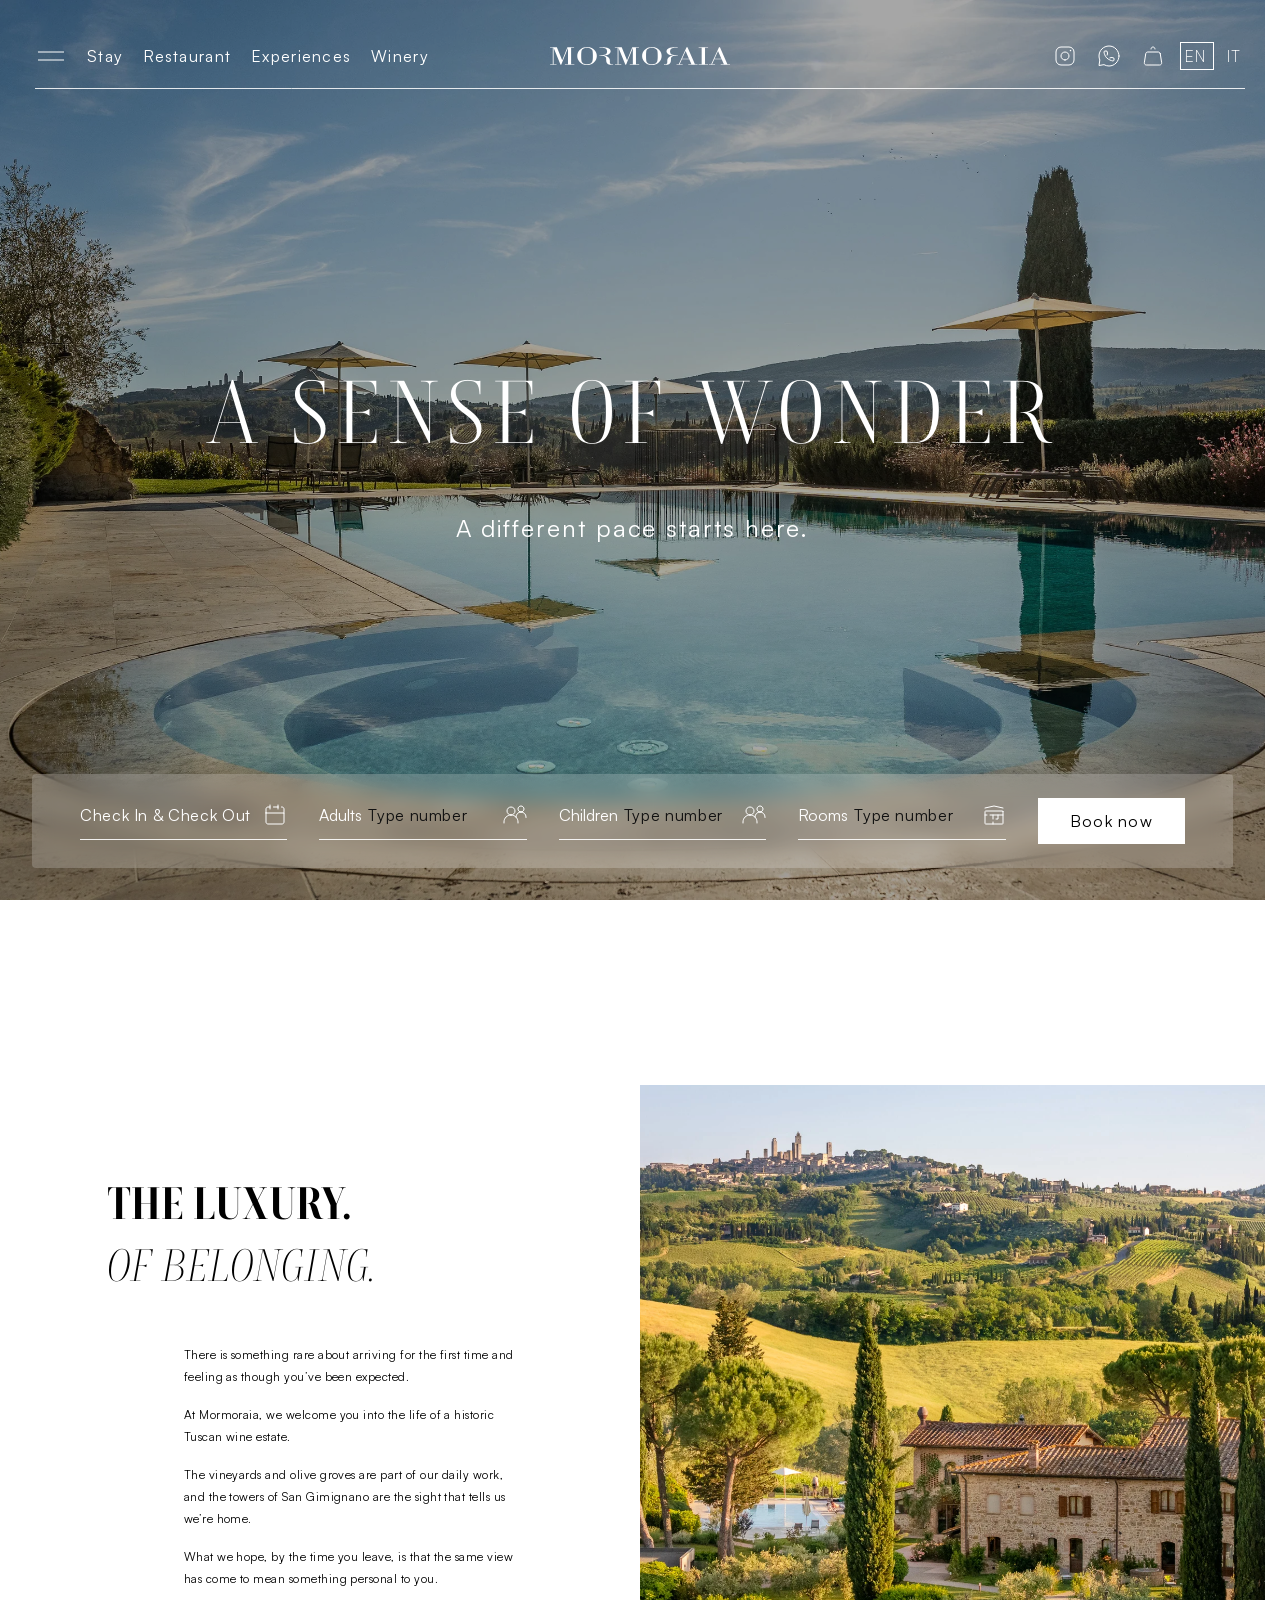
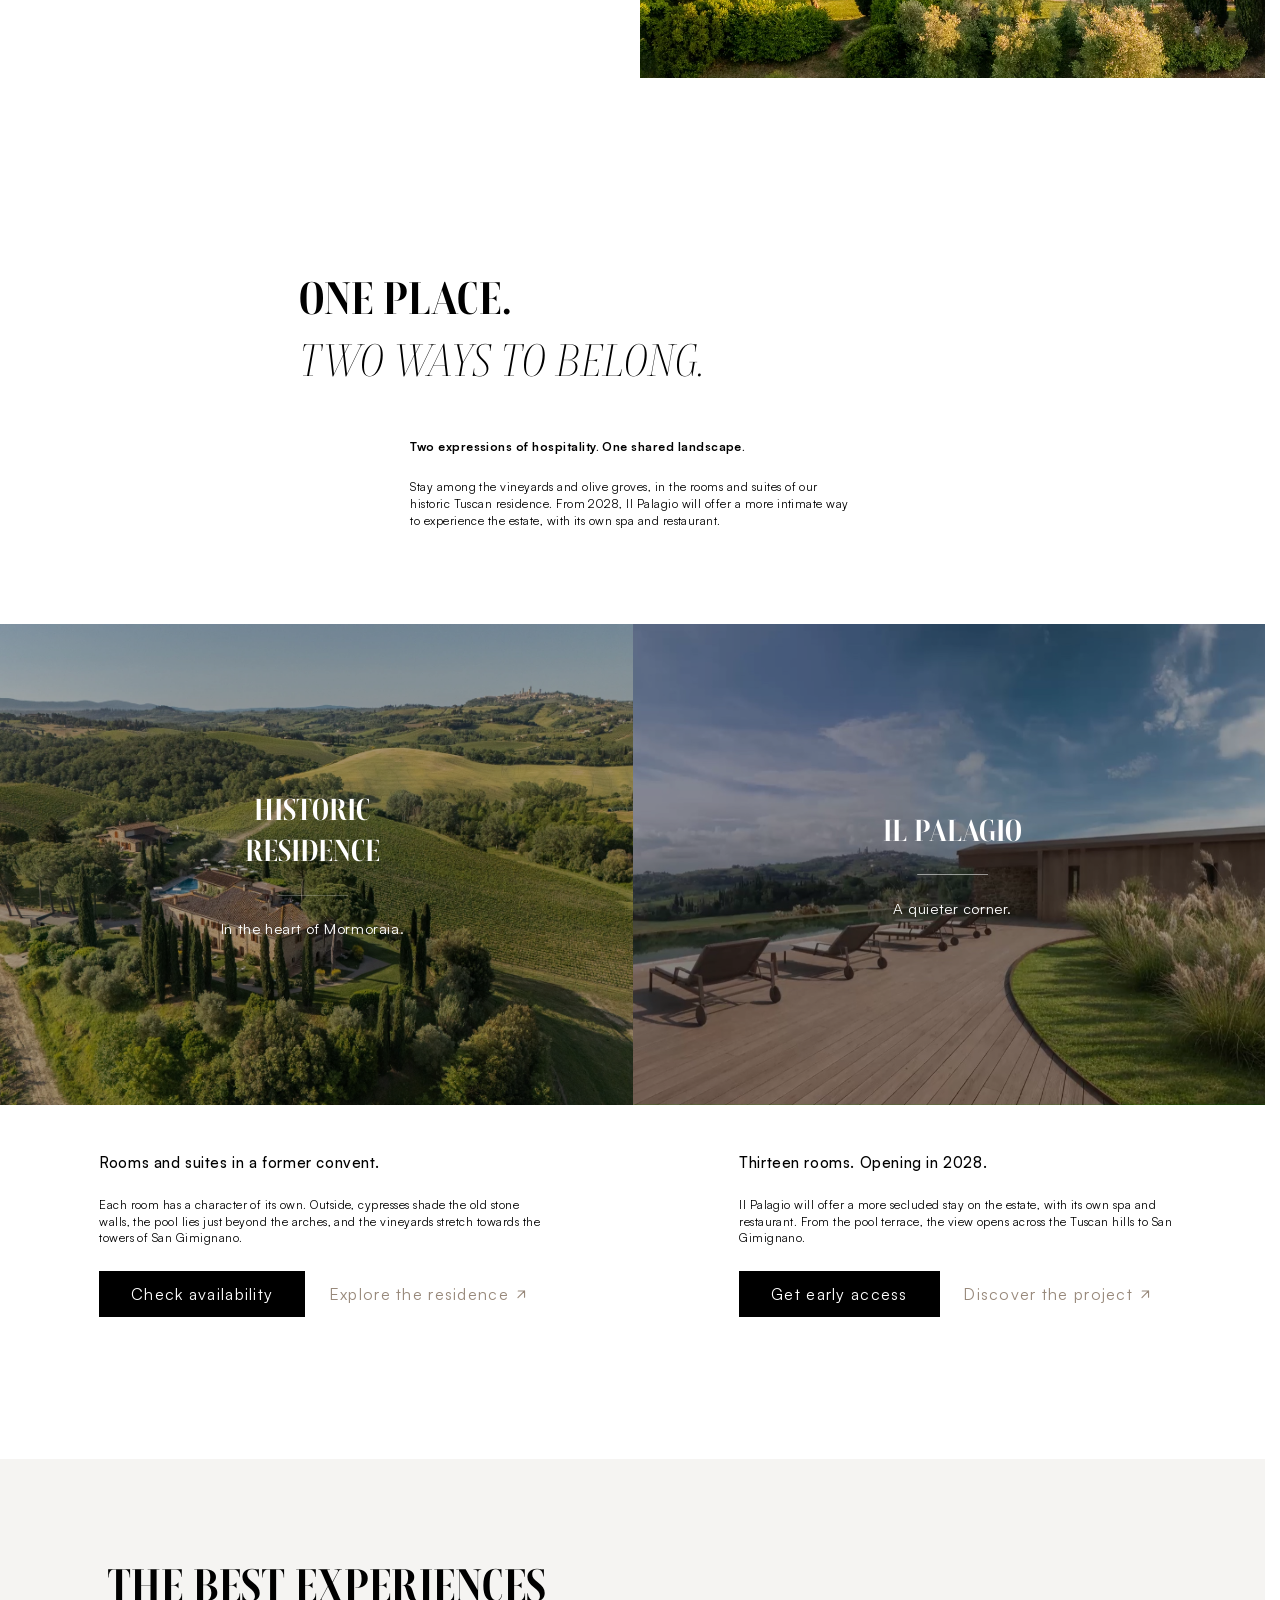
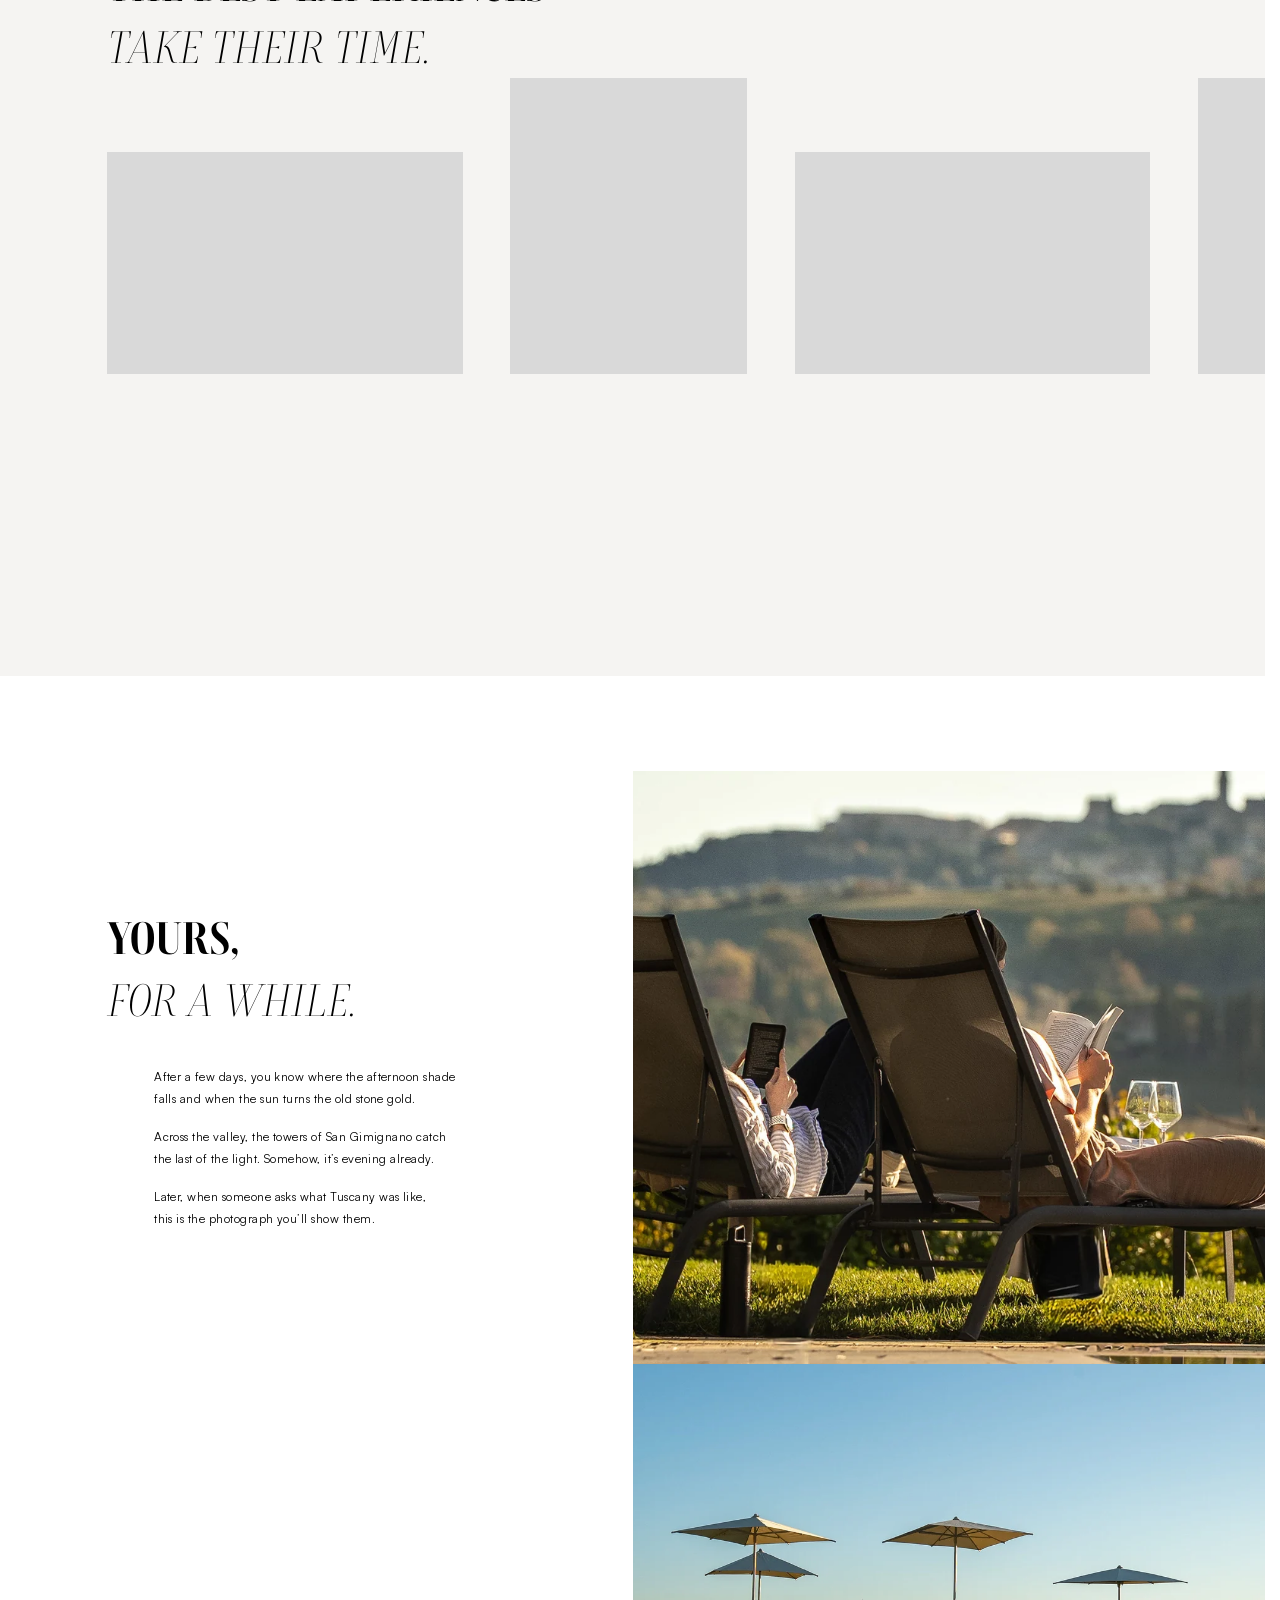
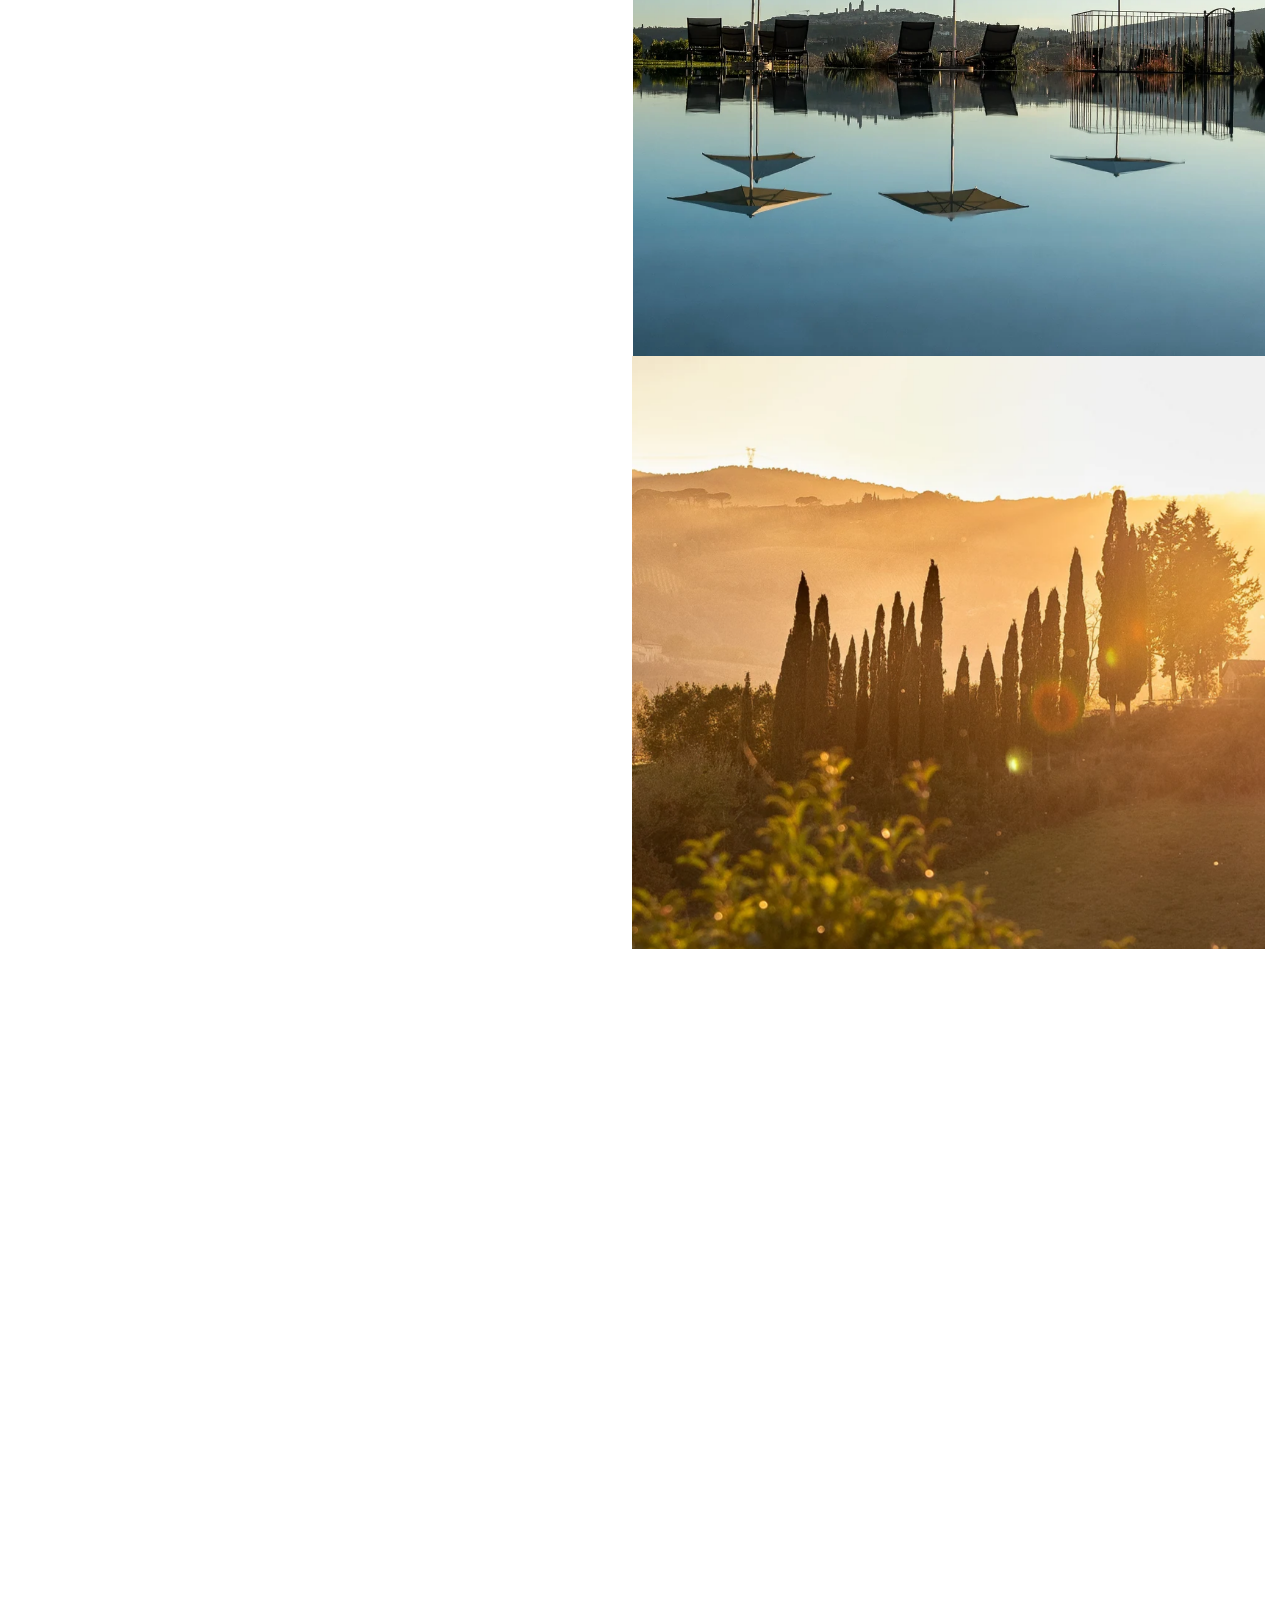
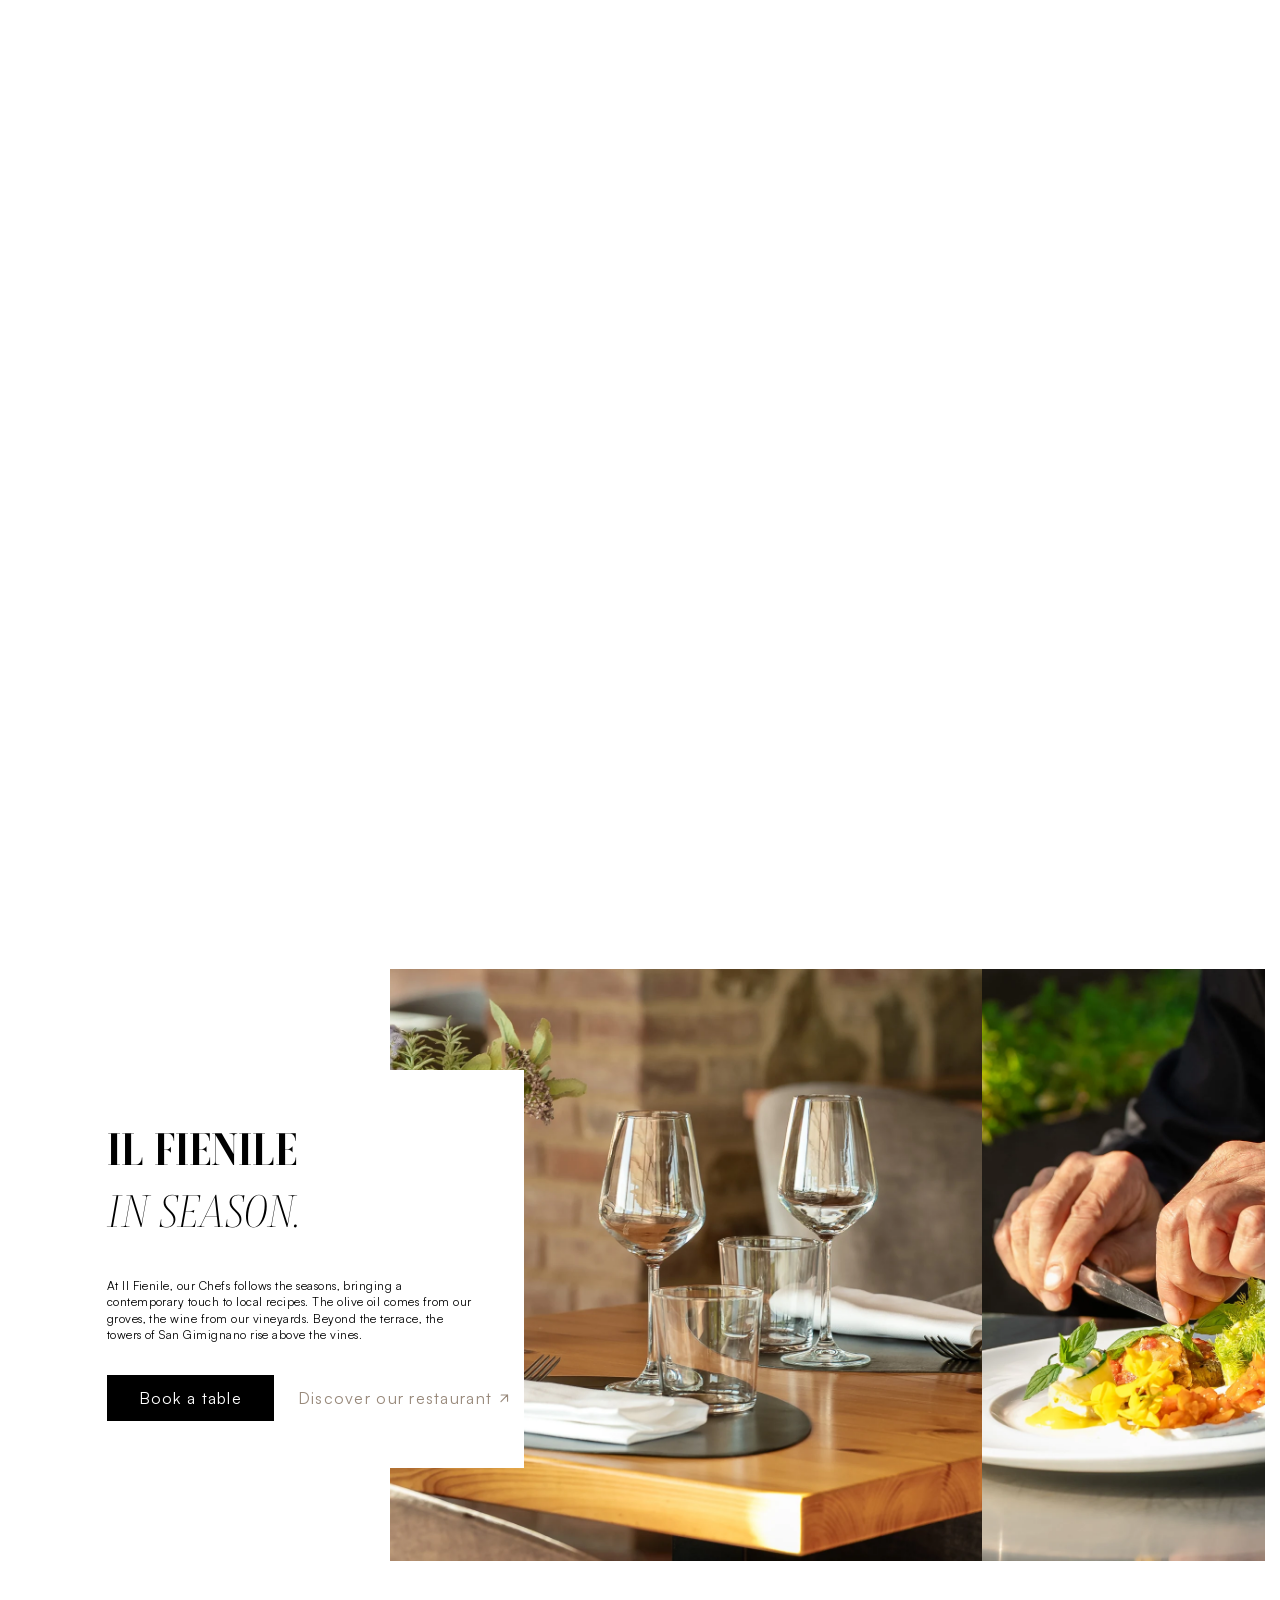
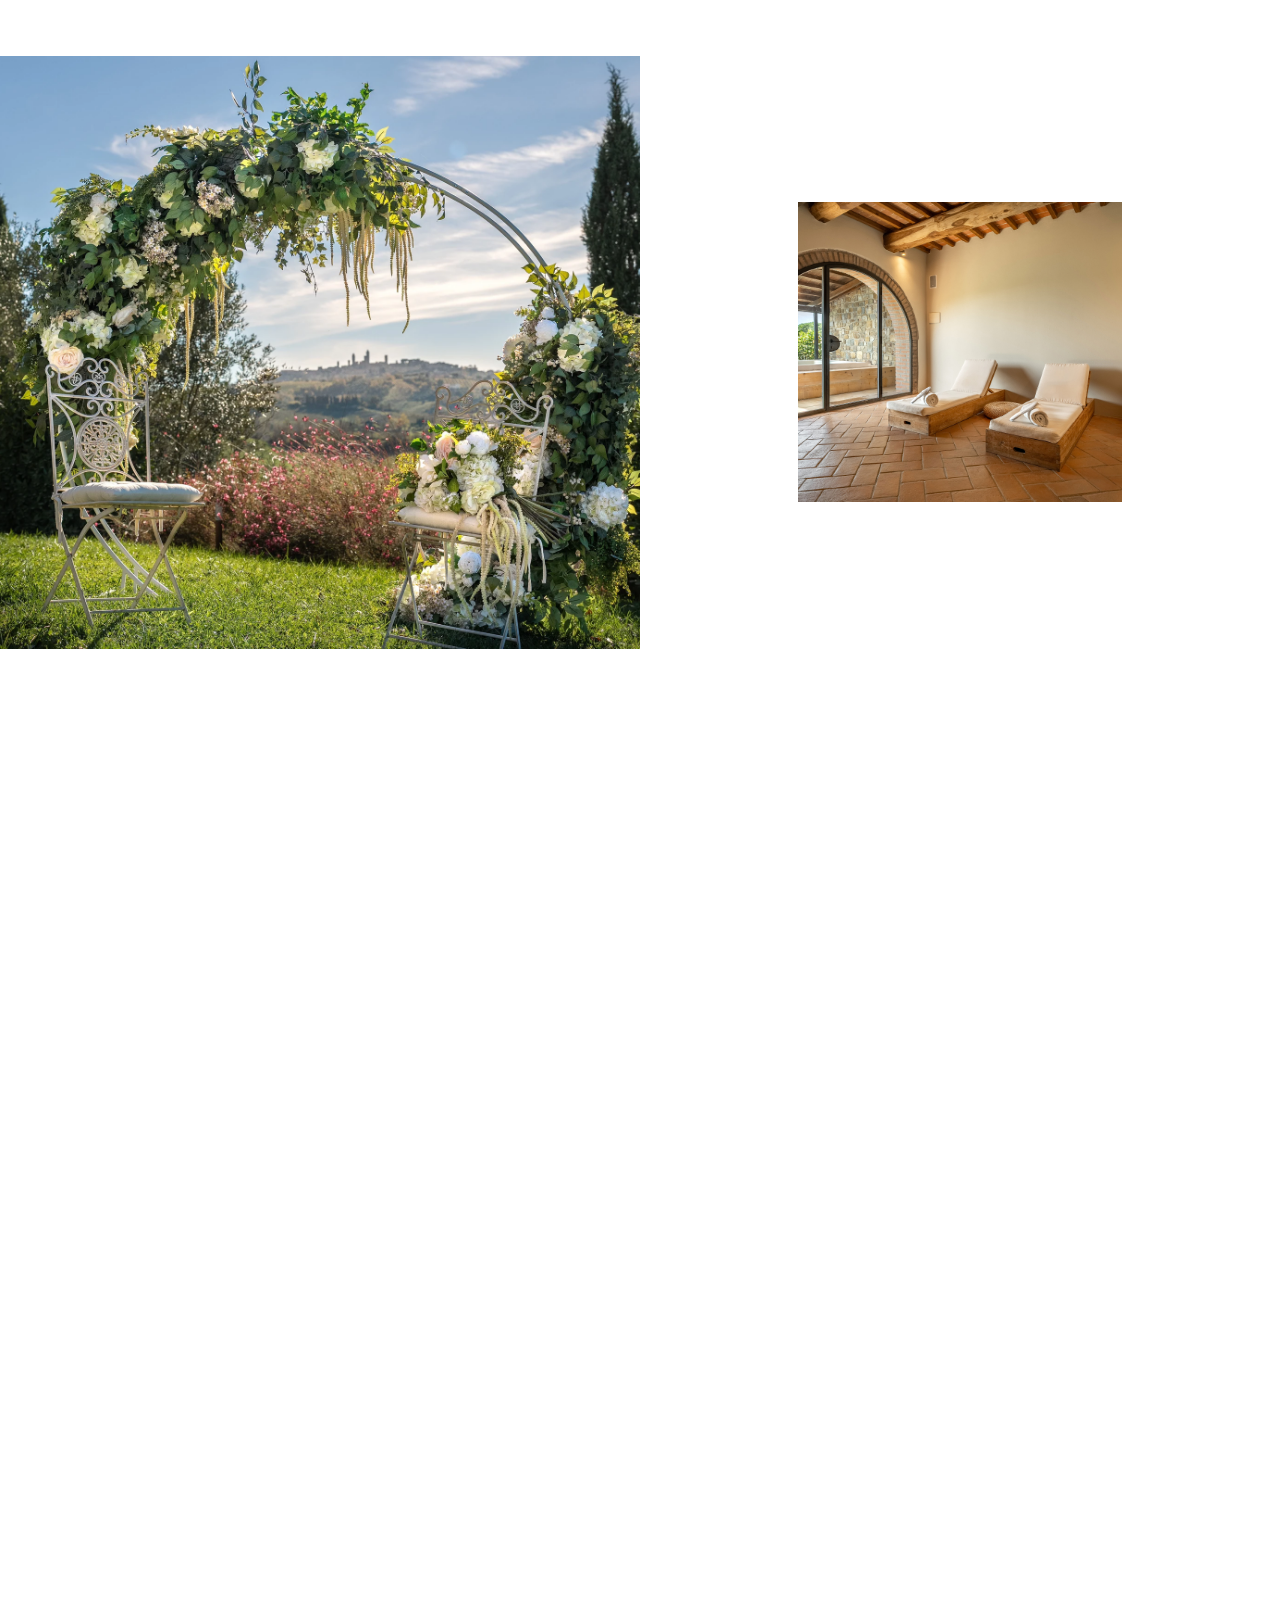
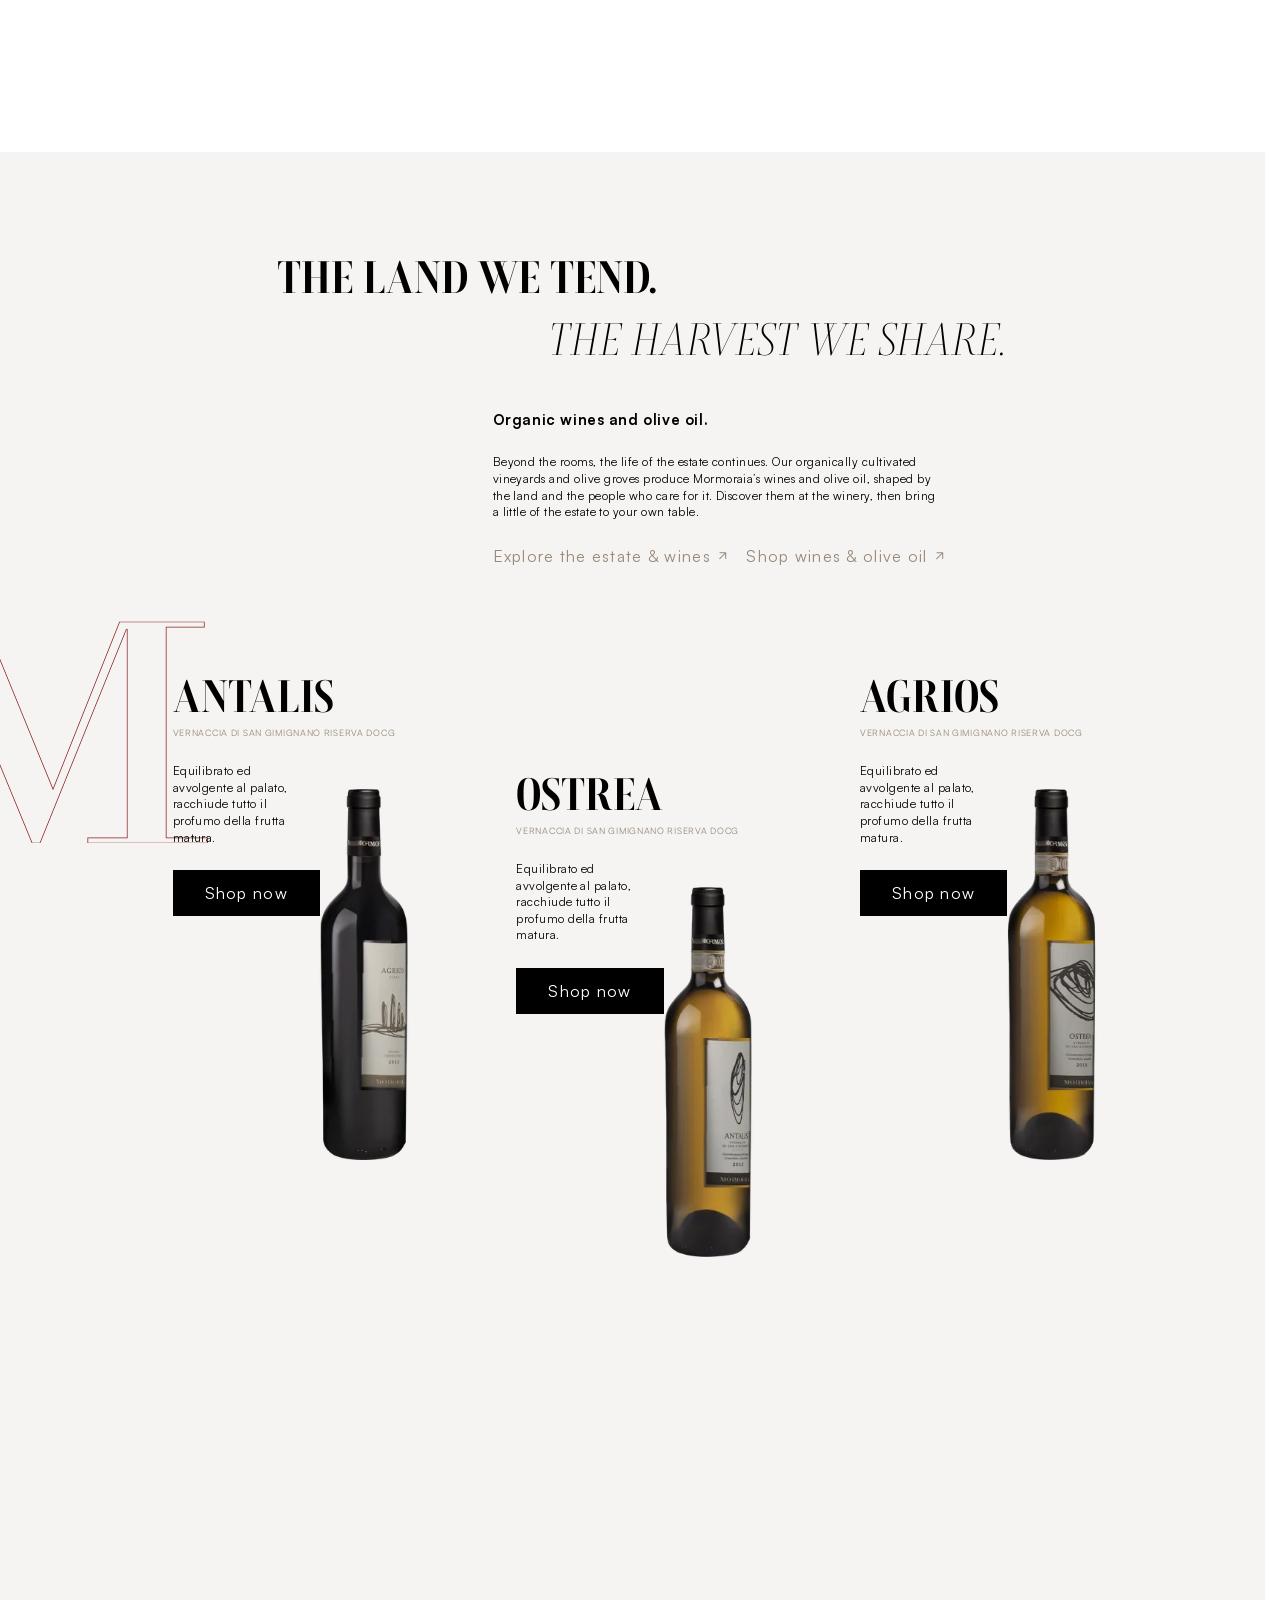
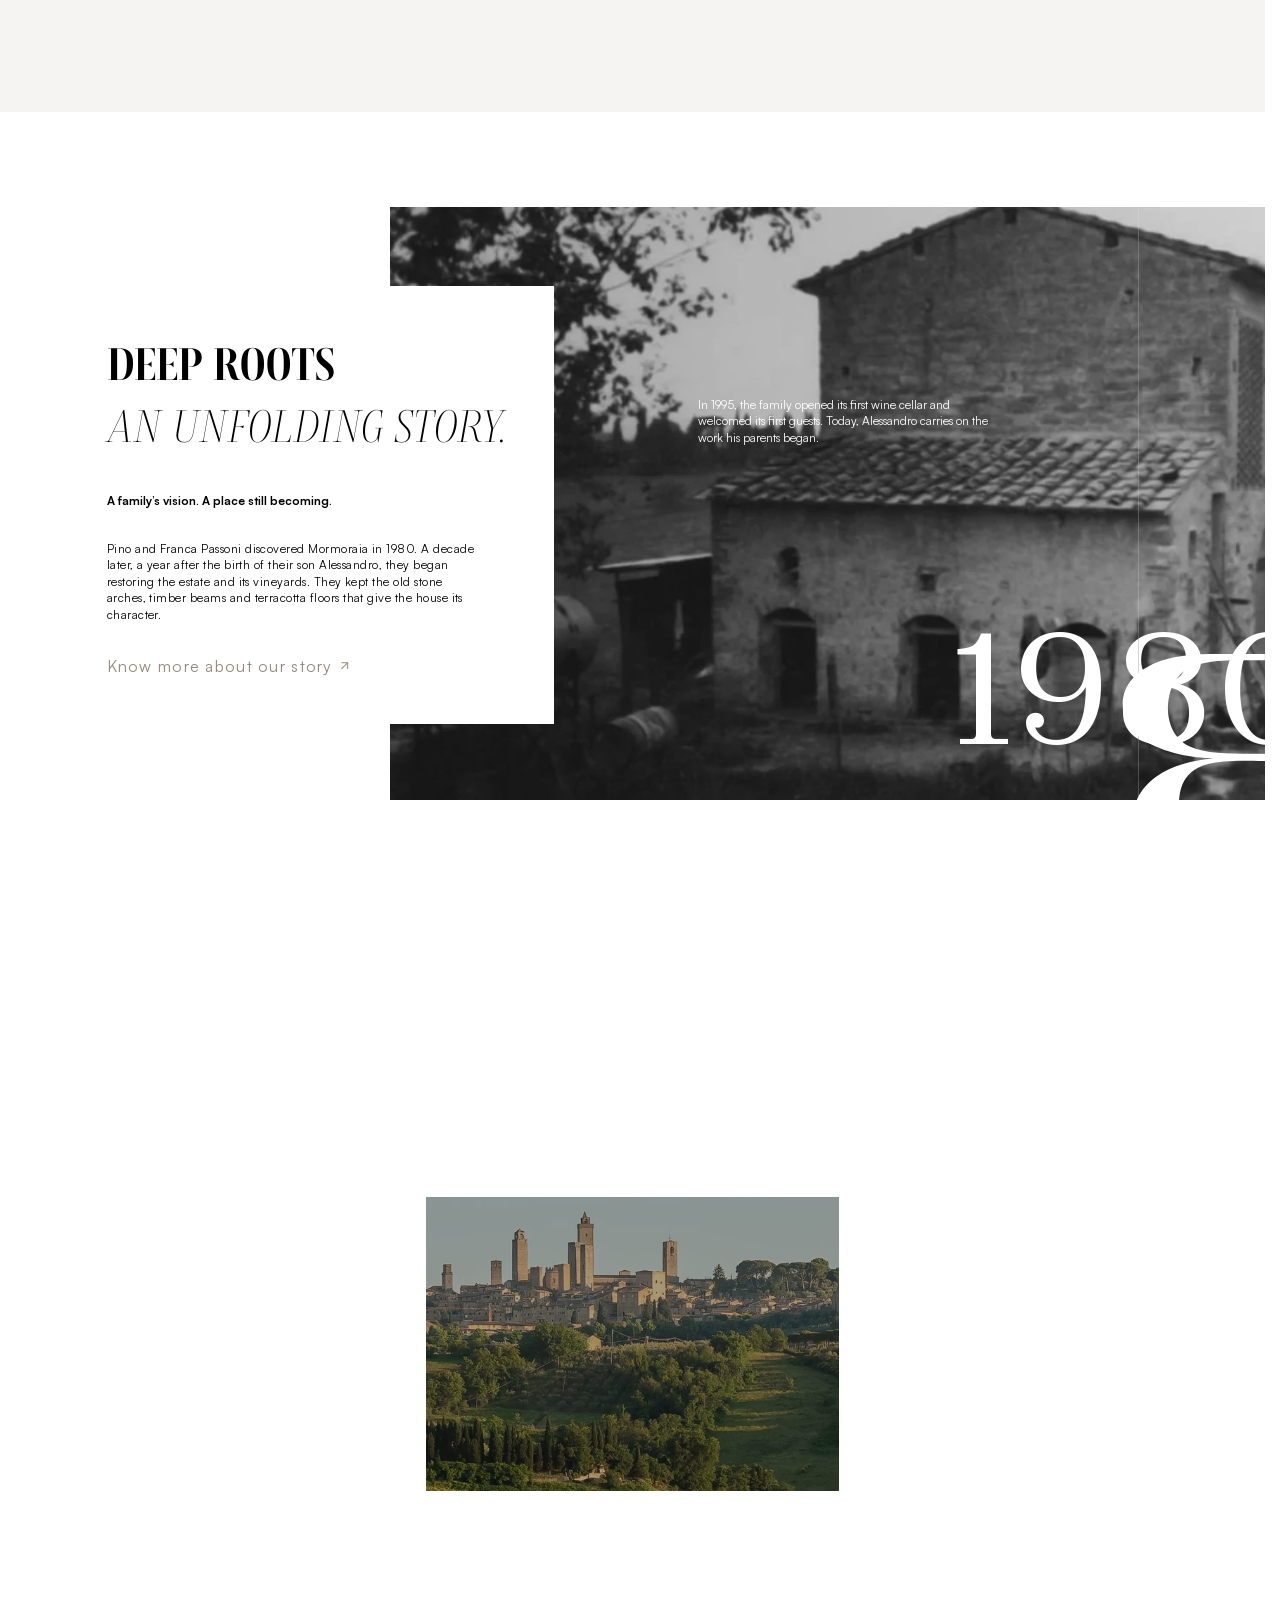
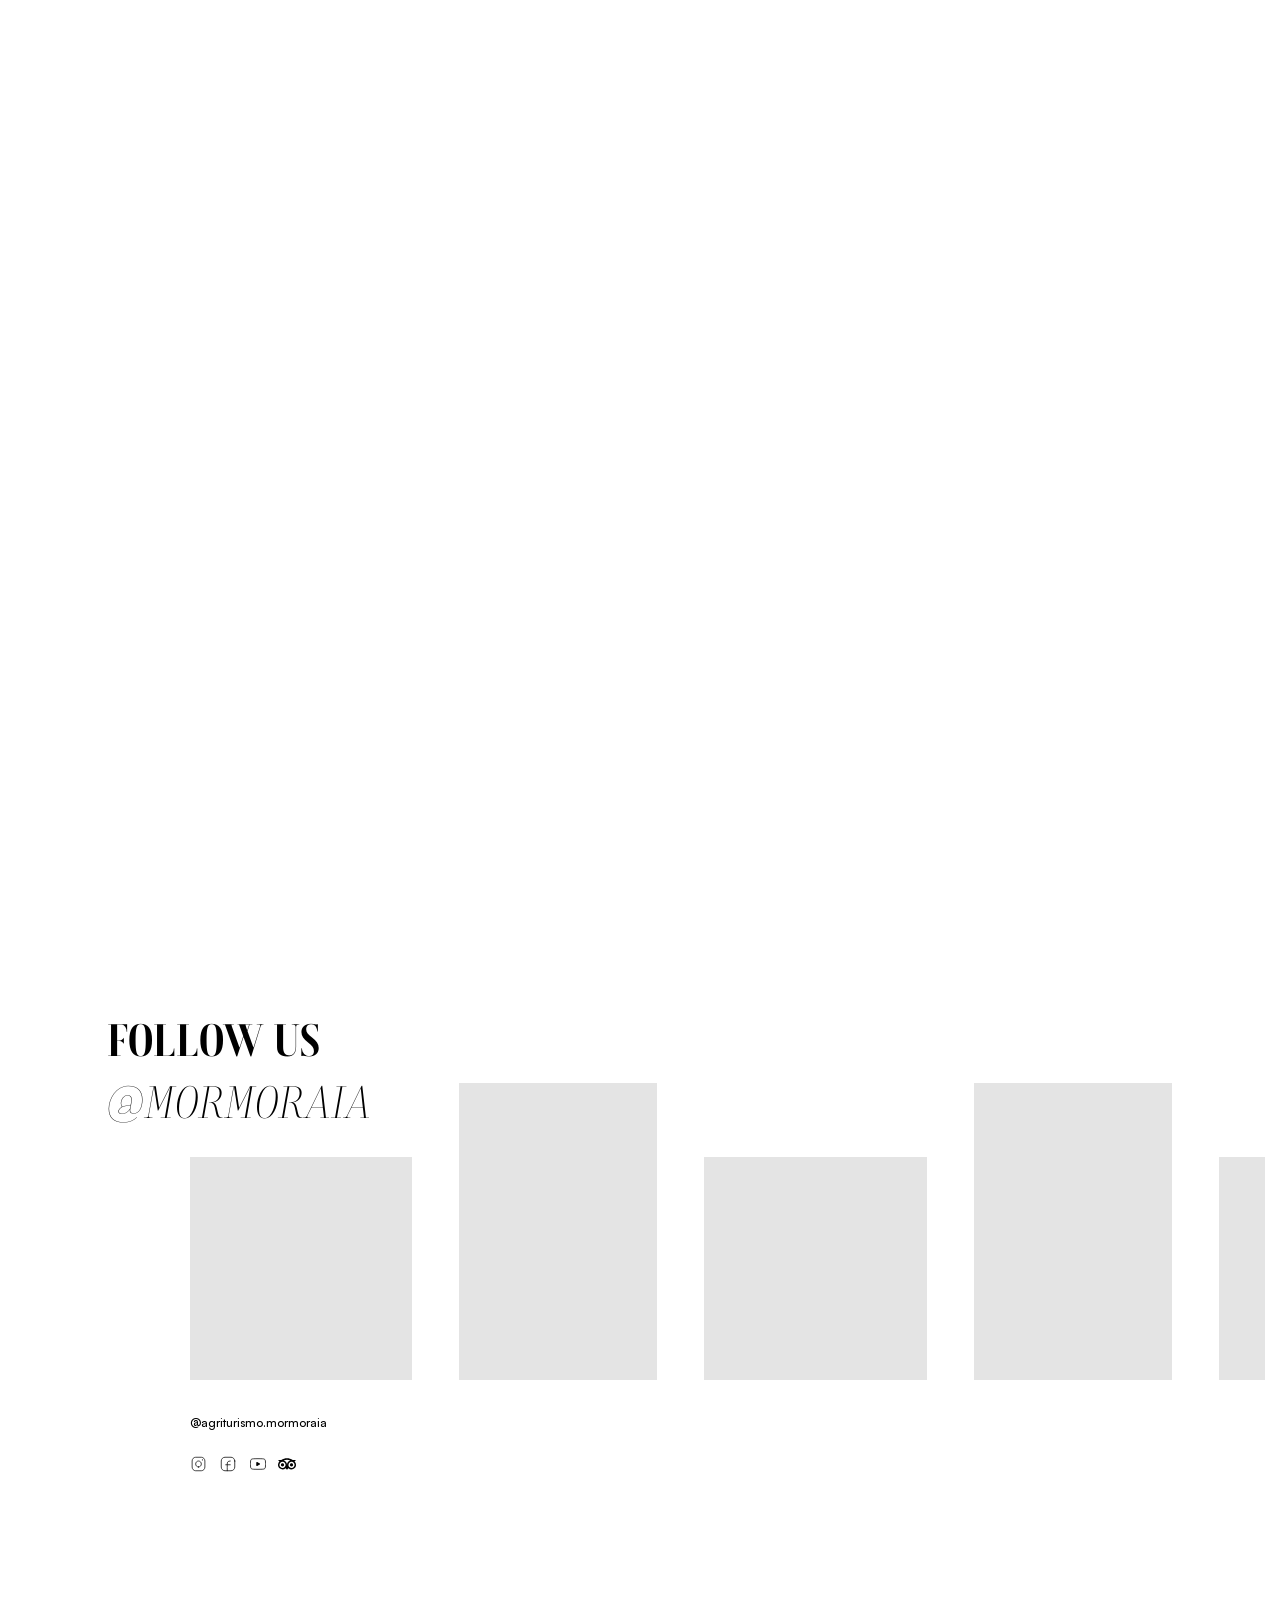
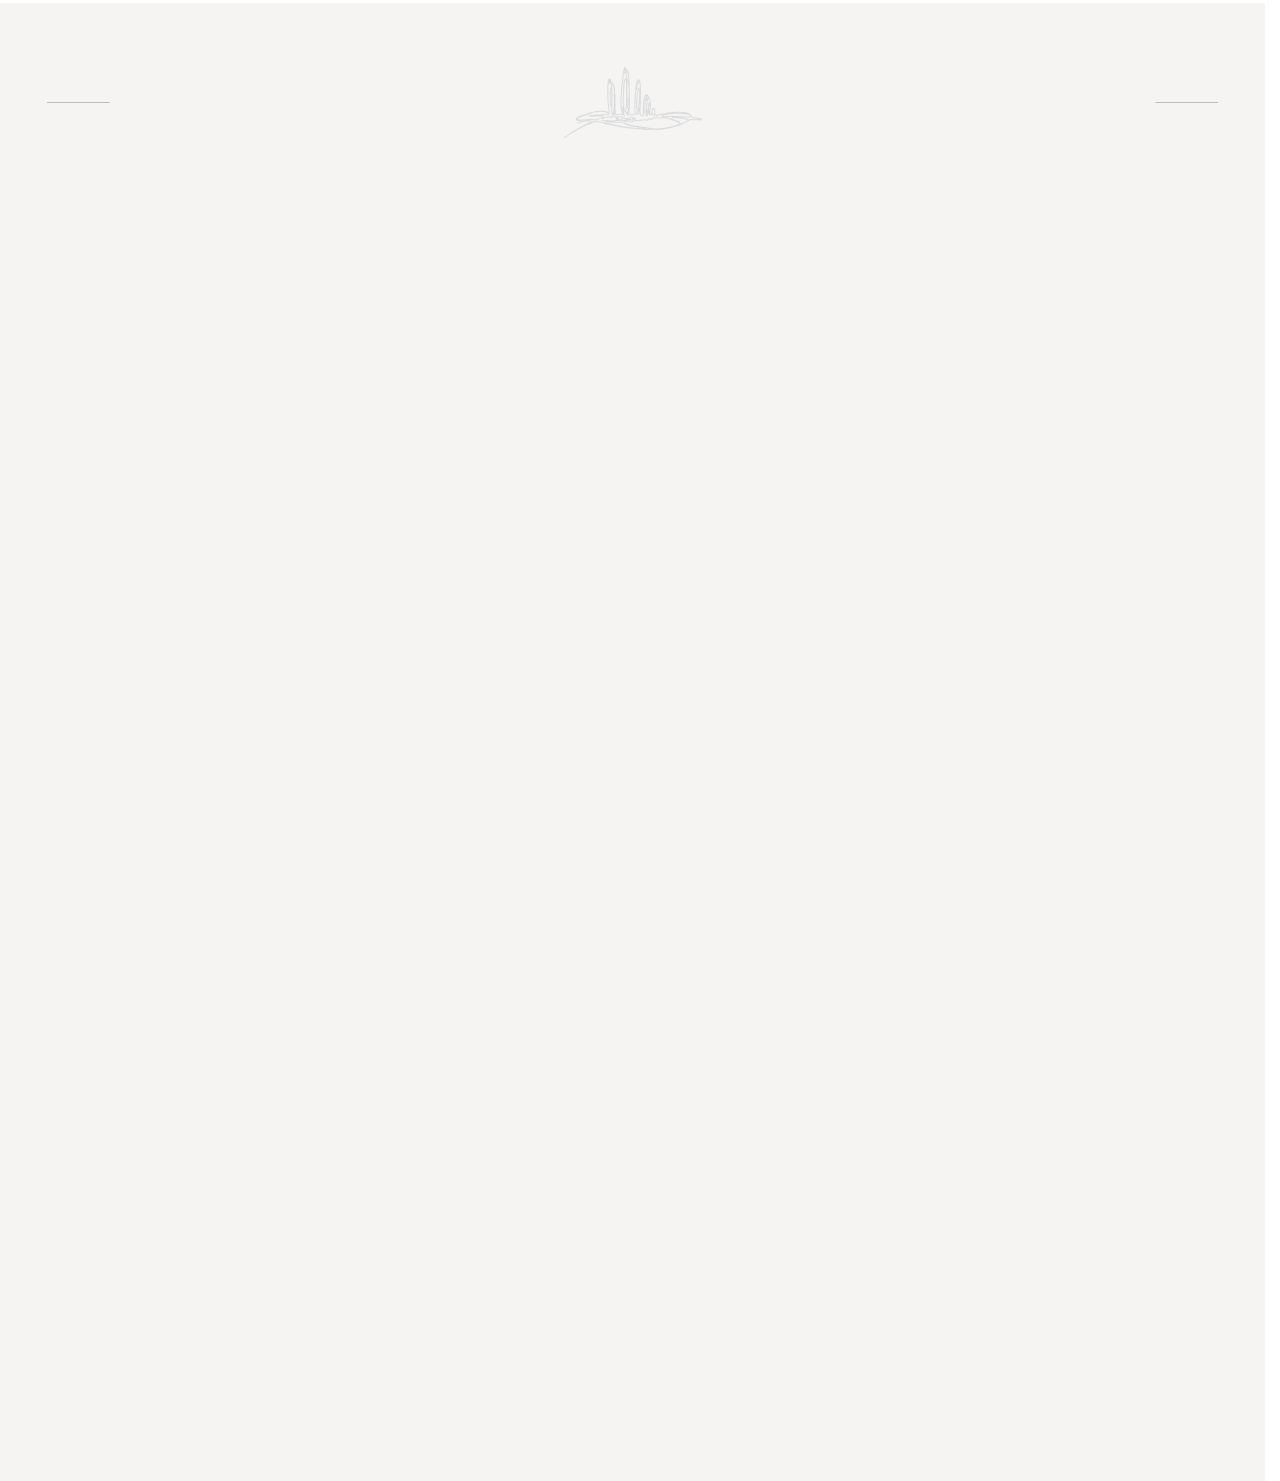
==== commit 3de36082: "Loop desktop galleries and refine the mobile photography handoff" ====
--- a/index.html
+++ b/index.html
@@ -2,8 +2,8 @@
 <link rel="icon" type="image/png" sizes="16x16" href="assets/favicon-16.png">
 <link rel="icon" type="image/png" sizes="32x32" href="assets/favicon-32.png">
 <link rel="icon" type="image/svg+xml" sizes="any" href="assets/favicon.svg">
-<link rel="stylesheet" href="layout.css?v=10"><link rel="stylesheet" href="motion.css?v=29"><script defer src="entrances.js?v=3"></script><script defer src="motion.js?v=61"></script><script defer src="booking.js?v=1"></script><script defer src="footer.js?v=4"></script><link rel="stylesheet" href="components.css?v=42"><link rel="stylesheet" href="responsive.css?v=63">
-<link rel="stylesheet" href="navigation.css?v=6"><script defer src="page-scroll.js?v=36"></script><script defer src="navigation.js?v=41"></script><script defer src="bottles.js?v=17"></script><noscript><style>.mast-row>*,.opening :is(#n993,#n1010){opacity:1}.mast-rule{transform:none}.opening #n1051{--booking-entrance:1}</style></noscript></head><body><div data-name="Home-test" id="n985" class="layout0">
+<link rel="stylesheet" href="layout.css?v=10"><link rel="stylesheet" href="motion.css?v=29"><script defer src="entrances.js?v=3"></script><script defer src="motion.js?v=62"></script><script defer src="booking.js?v=1"></script><script defer src="footer.js?v=4"></script><link rel="stylesheet" href="components.css?v=43"><link rel="stylesheet" href="responsive.css?v=64">
+<link rel="stylesheet" href="navigation.css?v=7"><script defer src="page-scroll.js?v=36"></script><script defer src="navigation.js?v=41"></script><script defer src="bottles.js?v=17"></script><noscript><style>.mast-row>*,.opening :is(#n993,#n1010){opacity:1}.mast-rule{transform:none}.opening #n1051{--booking-entrance:1}</style></noscript></head><body><div data-name="Home-test" id="n985" class="layout0">
       <div class="navigation">
 <header class="masthead" aria-label="Mormoraia">
  <div class="mast-row">
--- a/components.css
+++ b/components.css
@@ -60,7 +60,7 @@
 #n1761,#n1762{isolation:isolate;overflow:clip}
 #ds11-3672{top:calc(64 * var(--u) + 192px);left:0;right:auto;pointer-events:none;z-index:-1}
 .story-mark{position:absolute;right:0;top:25%;width:min(13.6574vw,236px);height:auto;z-index:1;pointer-events:none}
-#ds11-3384{transform:translateX(100%)}
+#n1118 :where(.layout245){transform:translateX(100%)}
 #n1758 .panel-slot{top:calc(137 * var(--u))}
 #n1434{background:var(--chalk)}
 #n1684{background:white}
@@ -172,14 +172,14 @@
 .photo-finale {
   --photo-mark-width:24.4213vw;
   grid-column:1/-1;grid-row:2;
-  height:calc(var(--photo-height) + var(--photo-travel));
+  height:calc(var(--photo-height) + var(--photo-travel) - var(--photo-trim,0px));
 }
 .photo-stage {
-  position:sticky;top:0;height:var(--photo-height);pointer-events:none;
+  position:sticky;top:0;height:calc(var(--photo-height) - var(--photo-trim,0px));pointer-events:none;
 }
 .photo-window {
   position:relative;width:100%;overflow:hidden;background:white;
-  height:100%;
+  height:calc(var(--photo-height) - var(--photo-trim,0px) * var(--photo-trim-progress,0));
 }
 .photo-finale-surface {
   position:absolute;inset:0 0 auto;height:var(--photo-height);
@@ -192,7 +192,7 @@
   left:-10.24%;top:-19.62%;object-fit:cover;
 }
 .photo-emblem {
-  top:calc(50% + var(--photo-mark-offset,0px));
+  top:calc(var(--photo-height) / 2 + var(--photo-mark-offset,0px));
   display:block;position:absolute;left:50%;transform:translate(-50%,-50%);
   width:var(--photo-mark-width);opacity:var(--photo-mark-opacity,0);pointer-events:none;
 }
@@ -210,10 +210,11 @@
 }
 @media(prefers-reduced-motion:reduce){
  #n1123{grid-row:1}
- .photo-finale,.photo-stage{height:calc(2 * var(--photo-height))}
+ .photo-finale,.photo-stage{height:calc(2 * var(--photo-height) - var(--photo-trim,0px))}
  .photo-stage{position:relative}
+ .photo-window{height:100%}
  .photo-finale-surface{clip-path:none;transform:none;opacity:1}
- .photo-emblem{top:75%;opacity:1}
+ .photo-emblem{top:calc(1.5 * var(--photo-height) + var(--photo-mark-offset,0px));opacity:1}
 }
 
 /* Explicitly select the Regular instance used by Figma's paragraph and CTA styles. */
@@ -240,7 +241,7 @@
   font-weight:300;
   font-display:swap;
 }
-#n1636 .layout7 {display:none}
+#n1118 .layout152 .layout7 {display:none}
 
 .language button {cursor:pointer}
 
--- a/responsive.css
+++ b/responsive.css
@@ -196,8 +196,10 @@
   #n1129 .layout99 {width:227.5%;height:164%;left:-37%;top:-61%}
   #n1129 .layout101 {width:138.9%;height:100%;left:-19.4%;top:0}
   .photo-finale {
-    position:relative;background:white;
+    position:relative;overflow:clip;background:white;
     --photo-mark-width:min(63.78vw,475px);
+    /* Reserve the shorter frame in flow so section links have a stable target. */
+    --photo-trim:256px;
   }
   .photo-finale-surface {clip-path:none;transform:none}
 
@@ -374,7 +376,7 @@
   #n1762 .gallery-track > div {width:max(100vw,1011px)}
   #n1631.layout147,#n1636.layout152 {width:2274px;height:900px;left:-126px}
   #n1636.layout152 {left:-1137px}
-  #n1636 .layout7 {display:block;background:rgb(0 0 0 / .2)}
+  #n1118 .layout152 .layout7 {display:block;background:rgb(0 0 0 / .2)}
   #n1631::after {content:"";position:absolute;inset:0;background:rgb(0 0 0 / .2)}
   #ds11-3367,#ds11-3373 {width:400px;left:417px;top:256px}
   #ds11-3373 {left:411px}
--- a/navigation.css
+++ b/navigation.css
@@ -219,6 +219,7 @@
     animation:none;
   }
   .menu-panel-clip {overflow:hidden}
+  .menu-items :is(.menu-title,.menu-choices a) {-webkit-tap-highlight-color:transparent}
   .menu-choices,.menu-group[data-menu-group="experiences"] .menu-choices {
     display:flex;
     flex-direction:column;
@@ -247,10 +248,7 @@
   .is-open .masthead .mast-rule {background-image:url(assets/27e3c.svg)}
   .menu-content {padding-block:48px 64px}
   .menu-items {justify-items:stretch;text-align:center}
-  .menu-title {
-    width:100%;
-    -webkit-tap-highlight-color:transparent;
-  }
+  .menu-title {width:100%}
   button.menu-title {appearance:none}
   .menu-title::before {
     inset:auto 0 -24px;
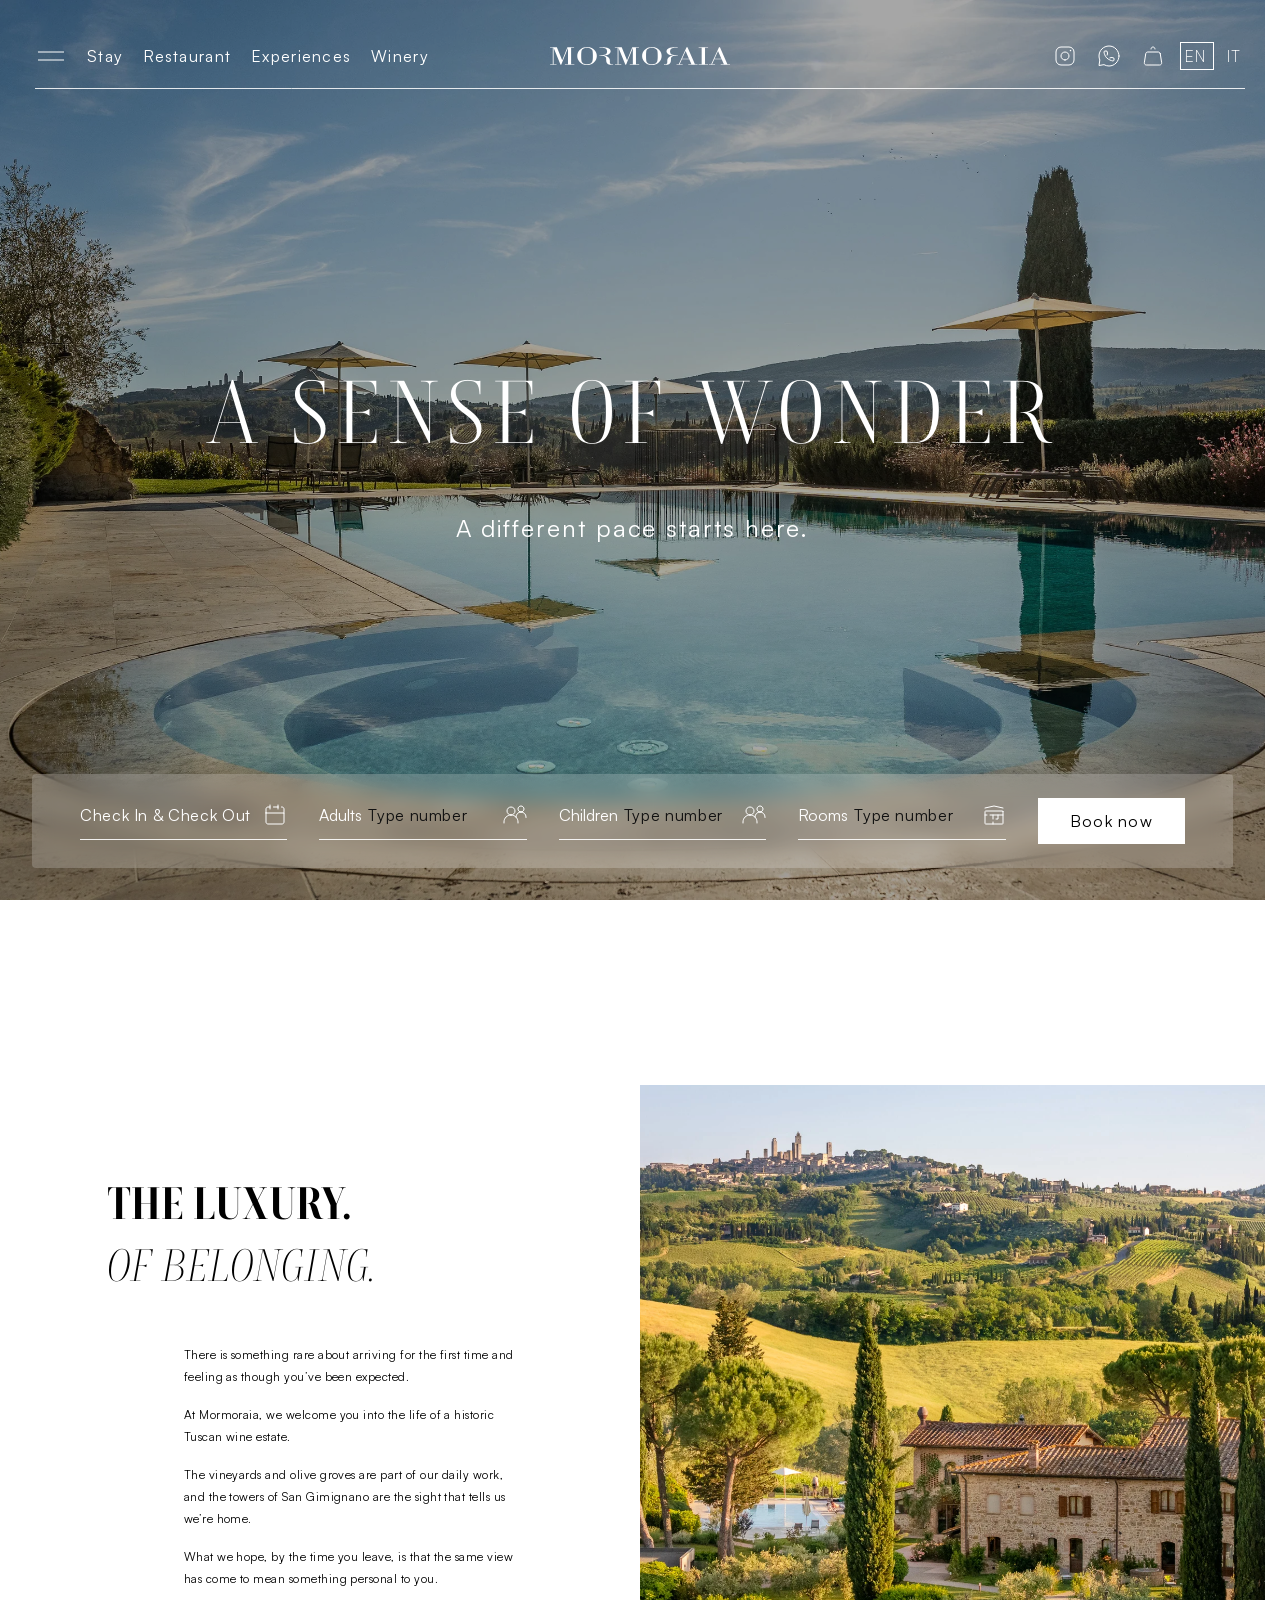
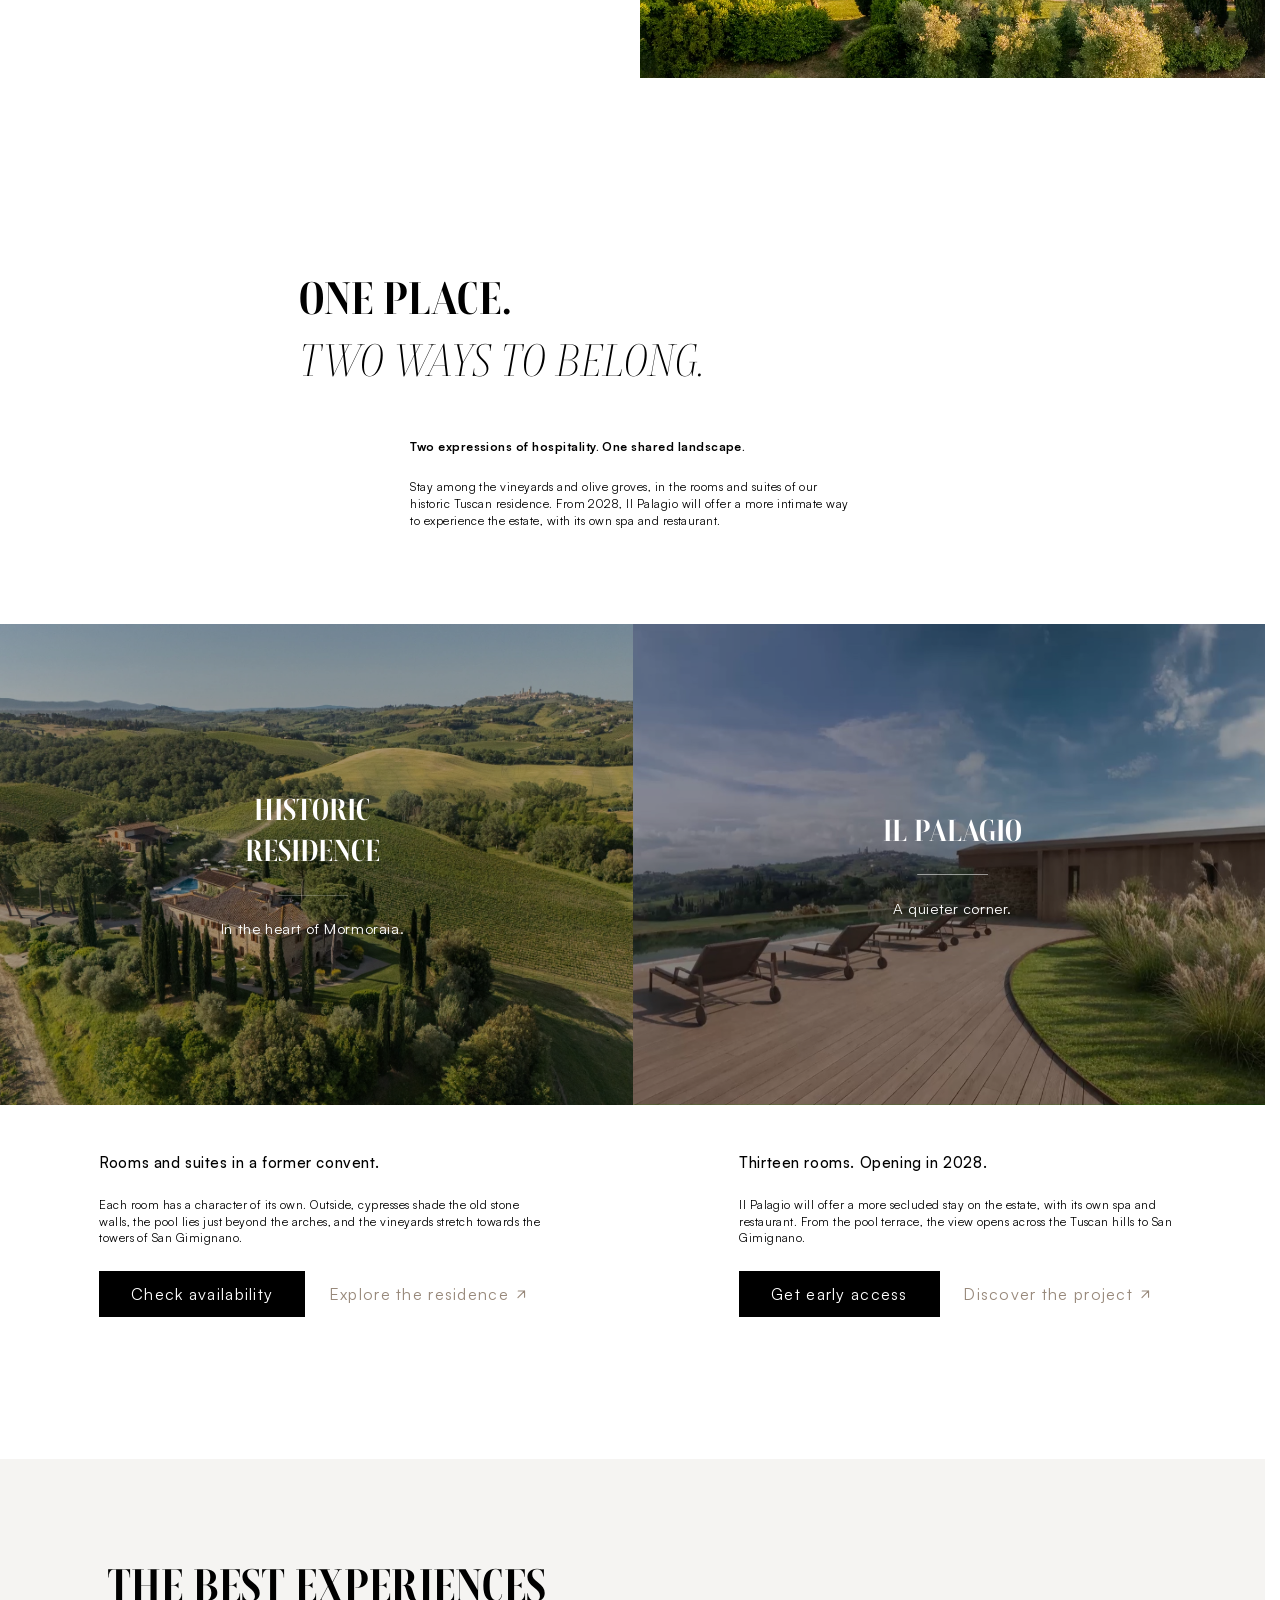
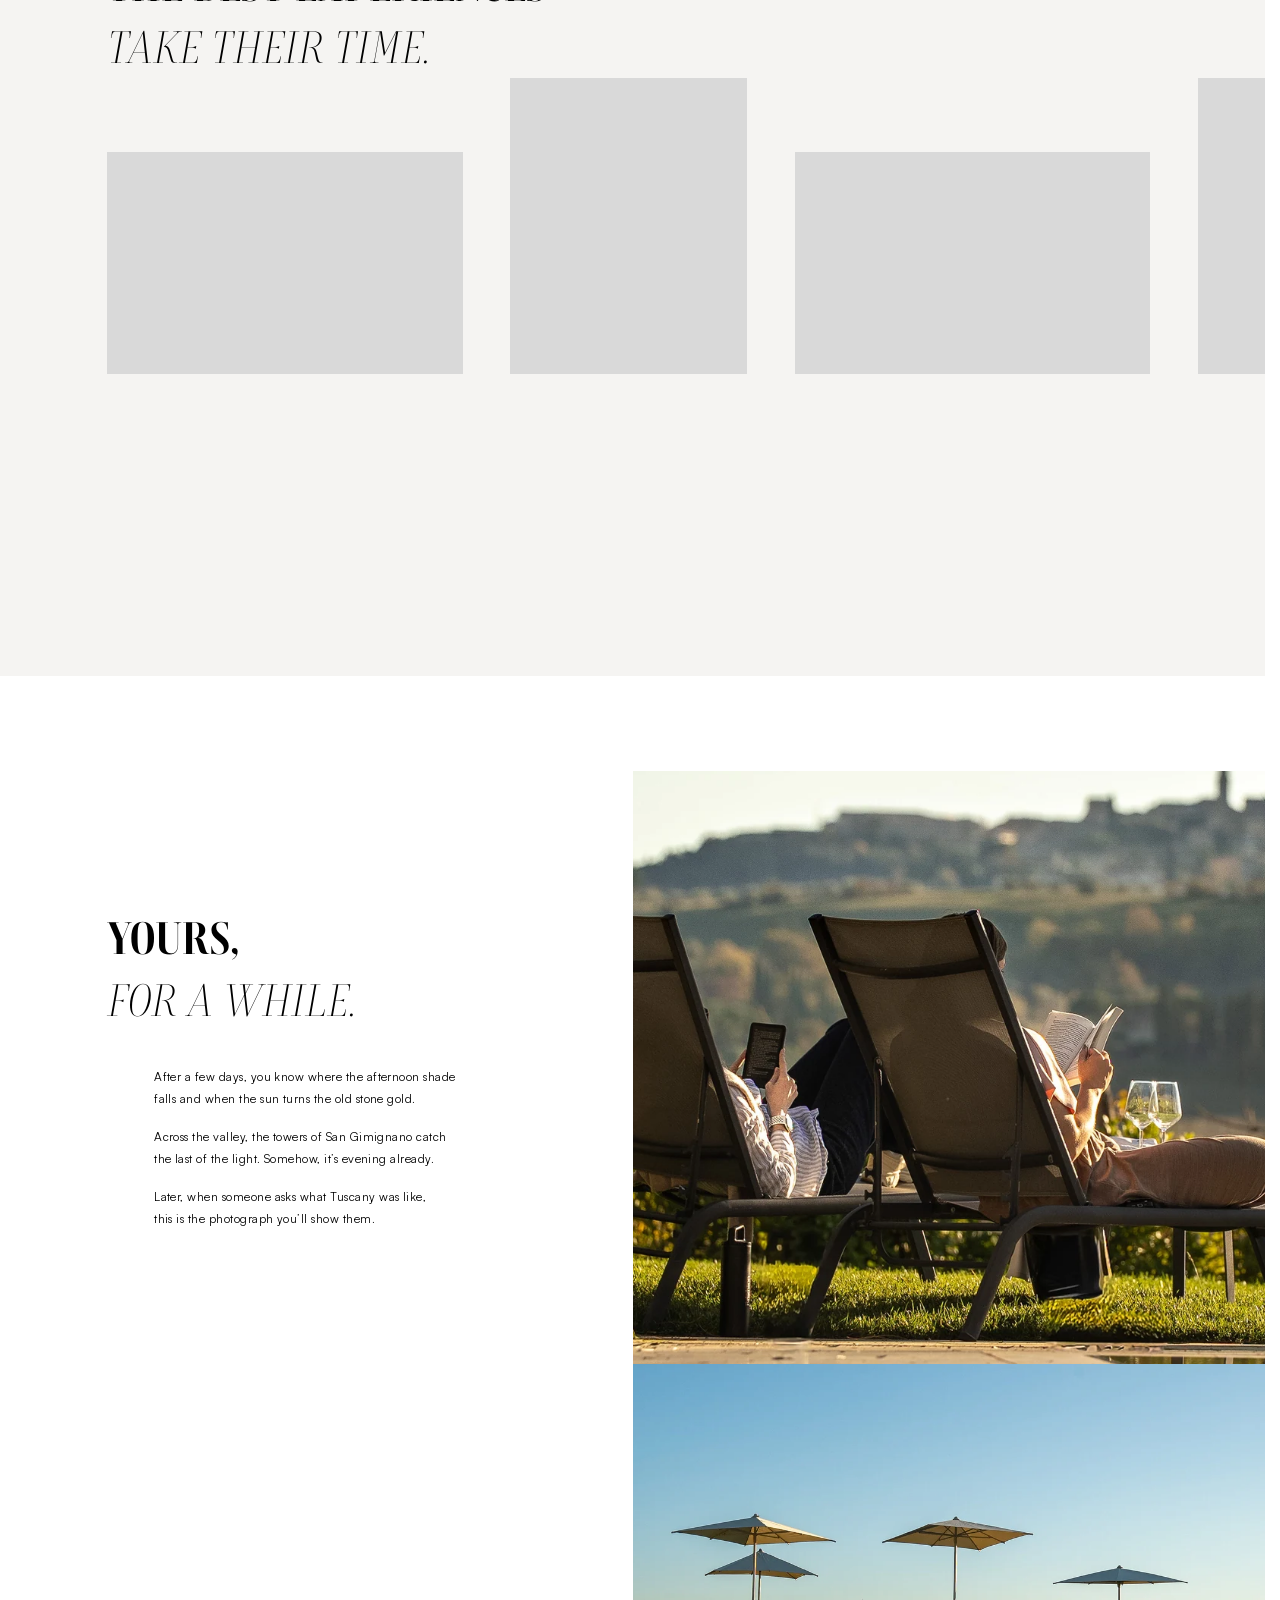
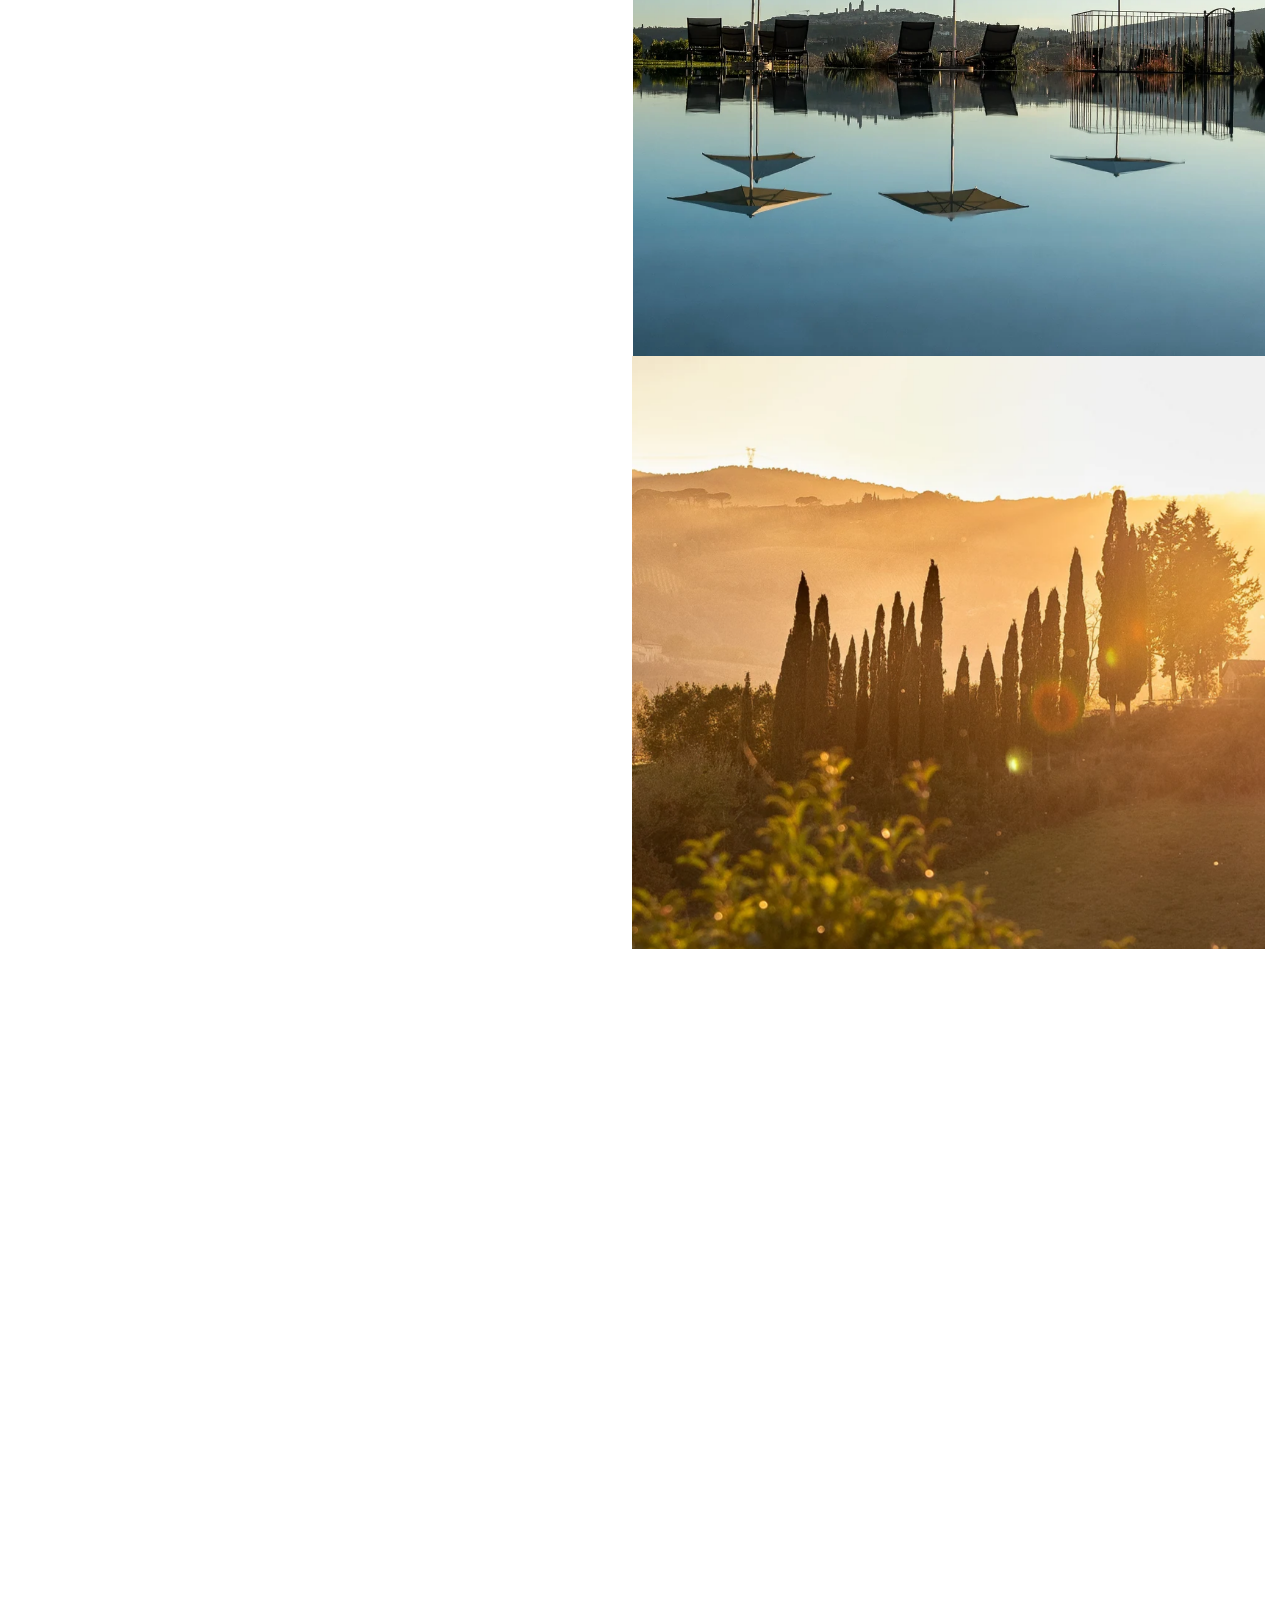
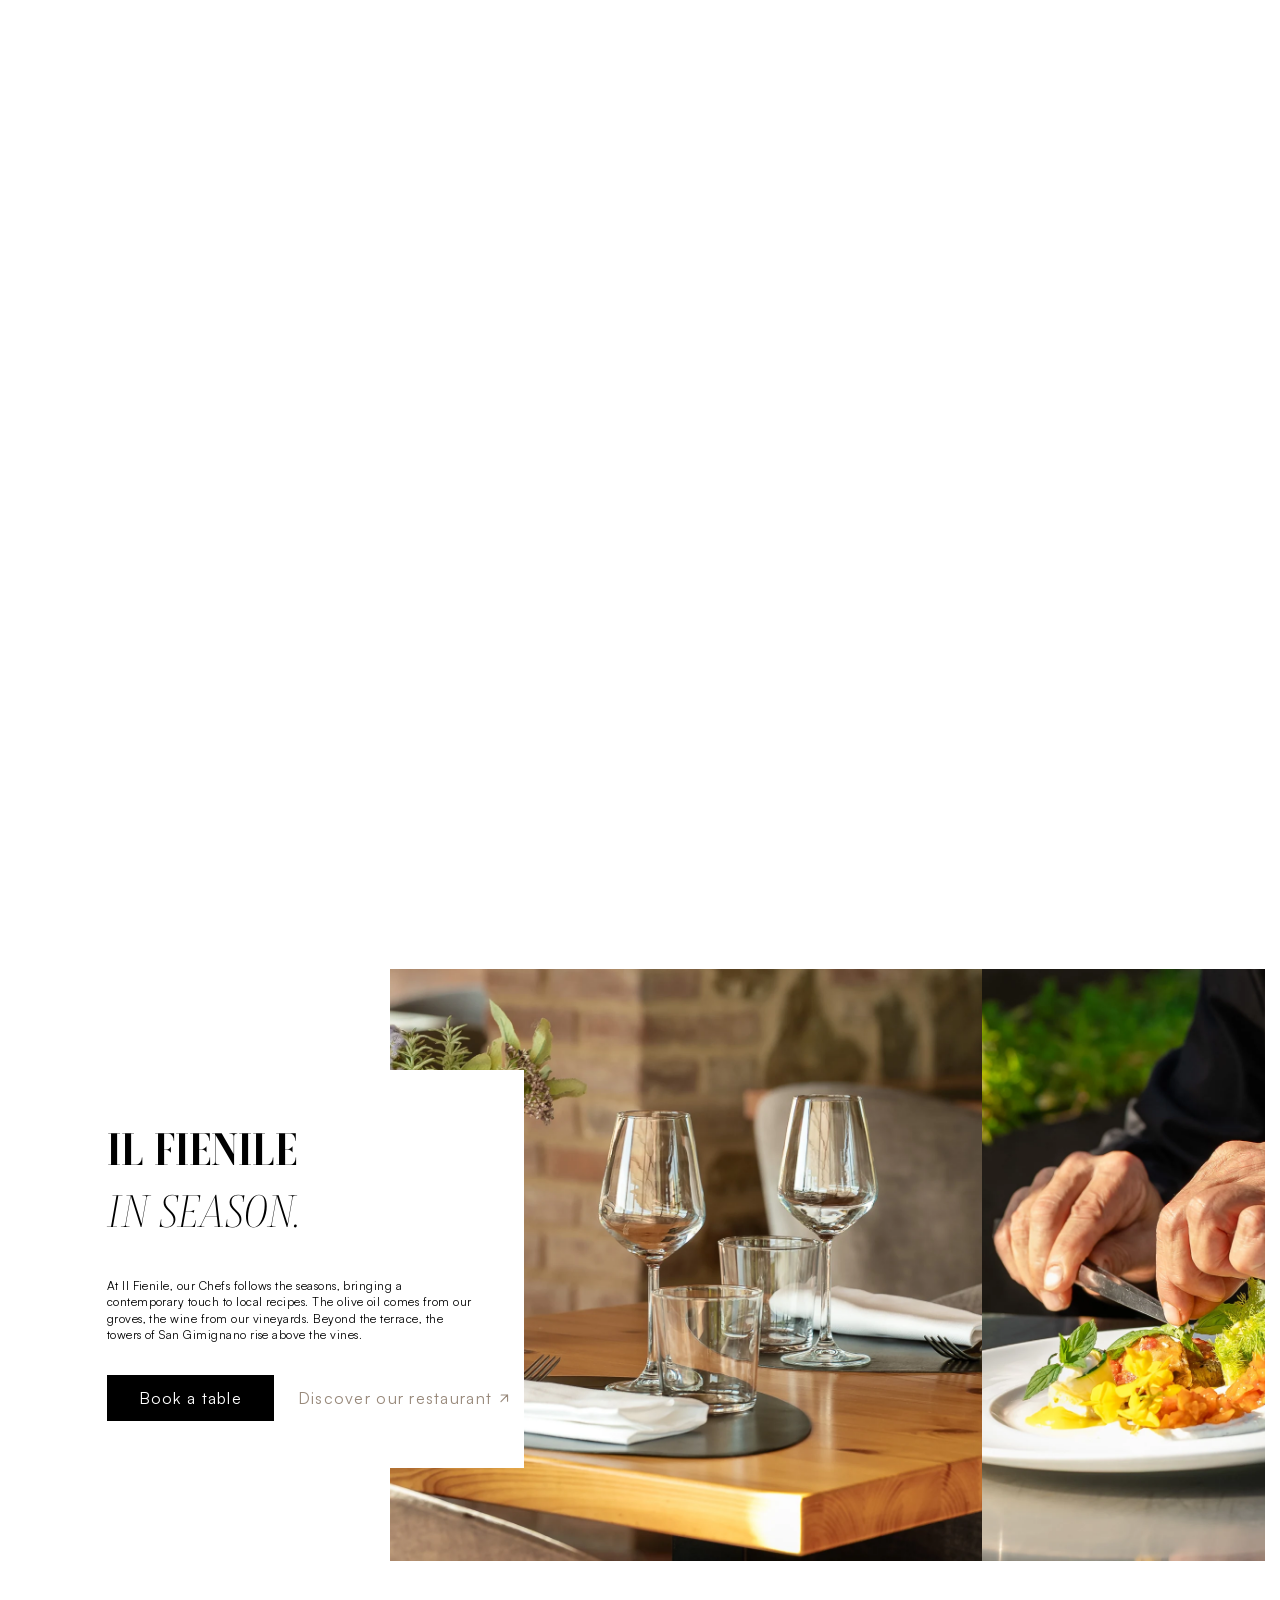
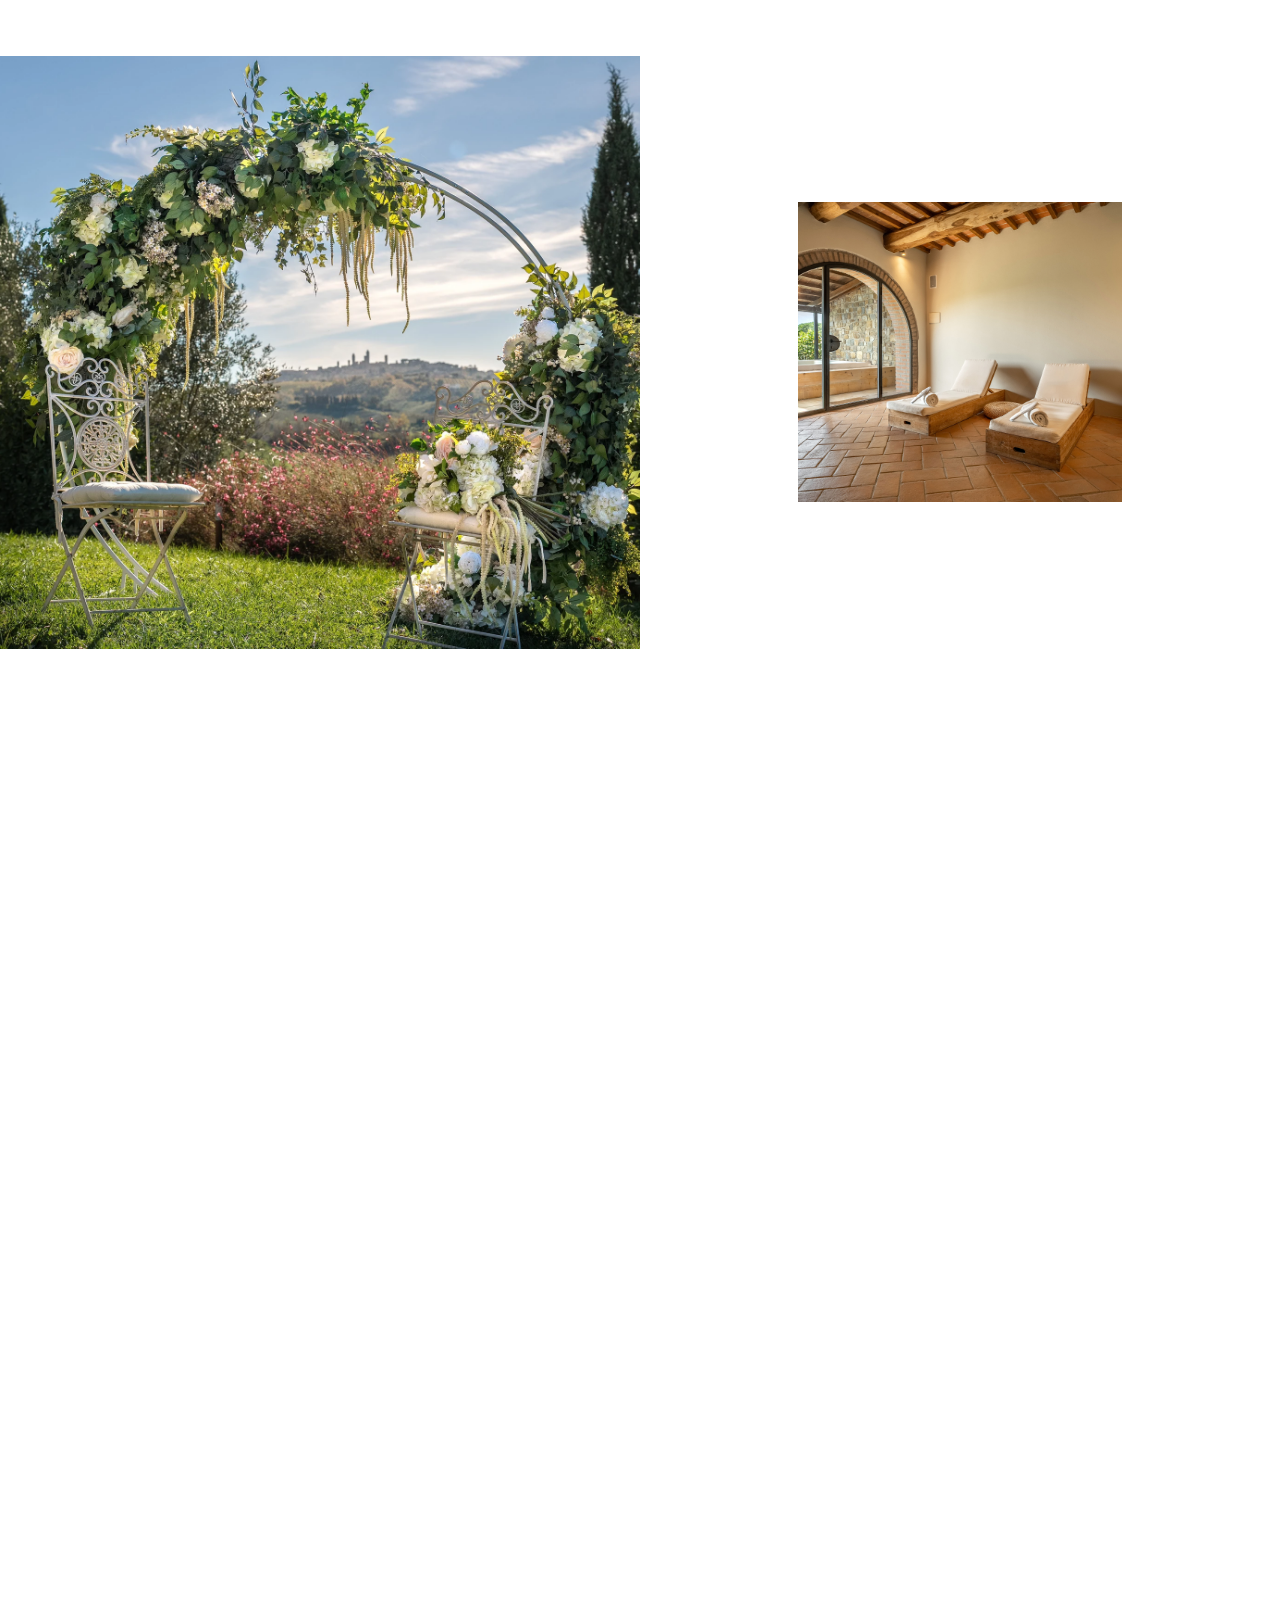
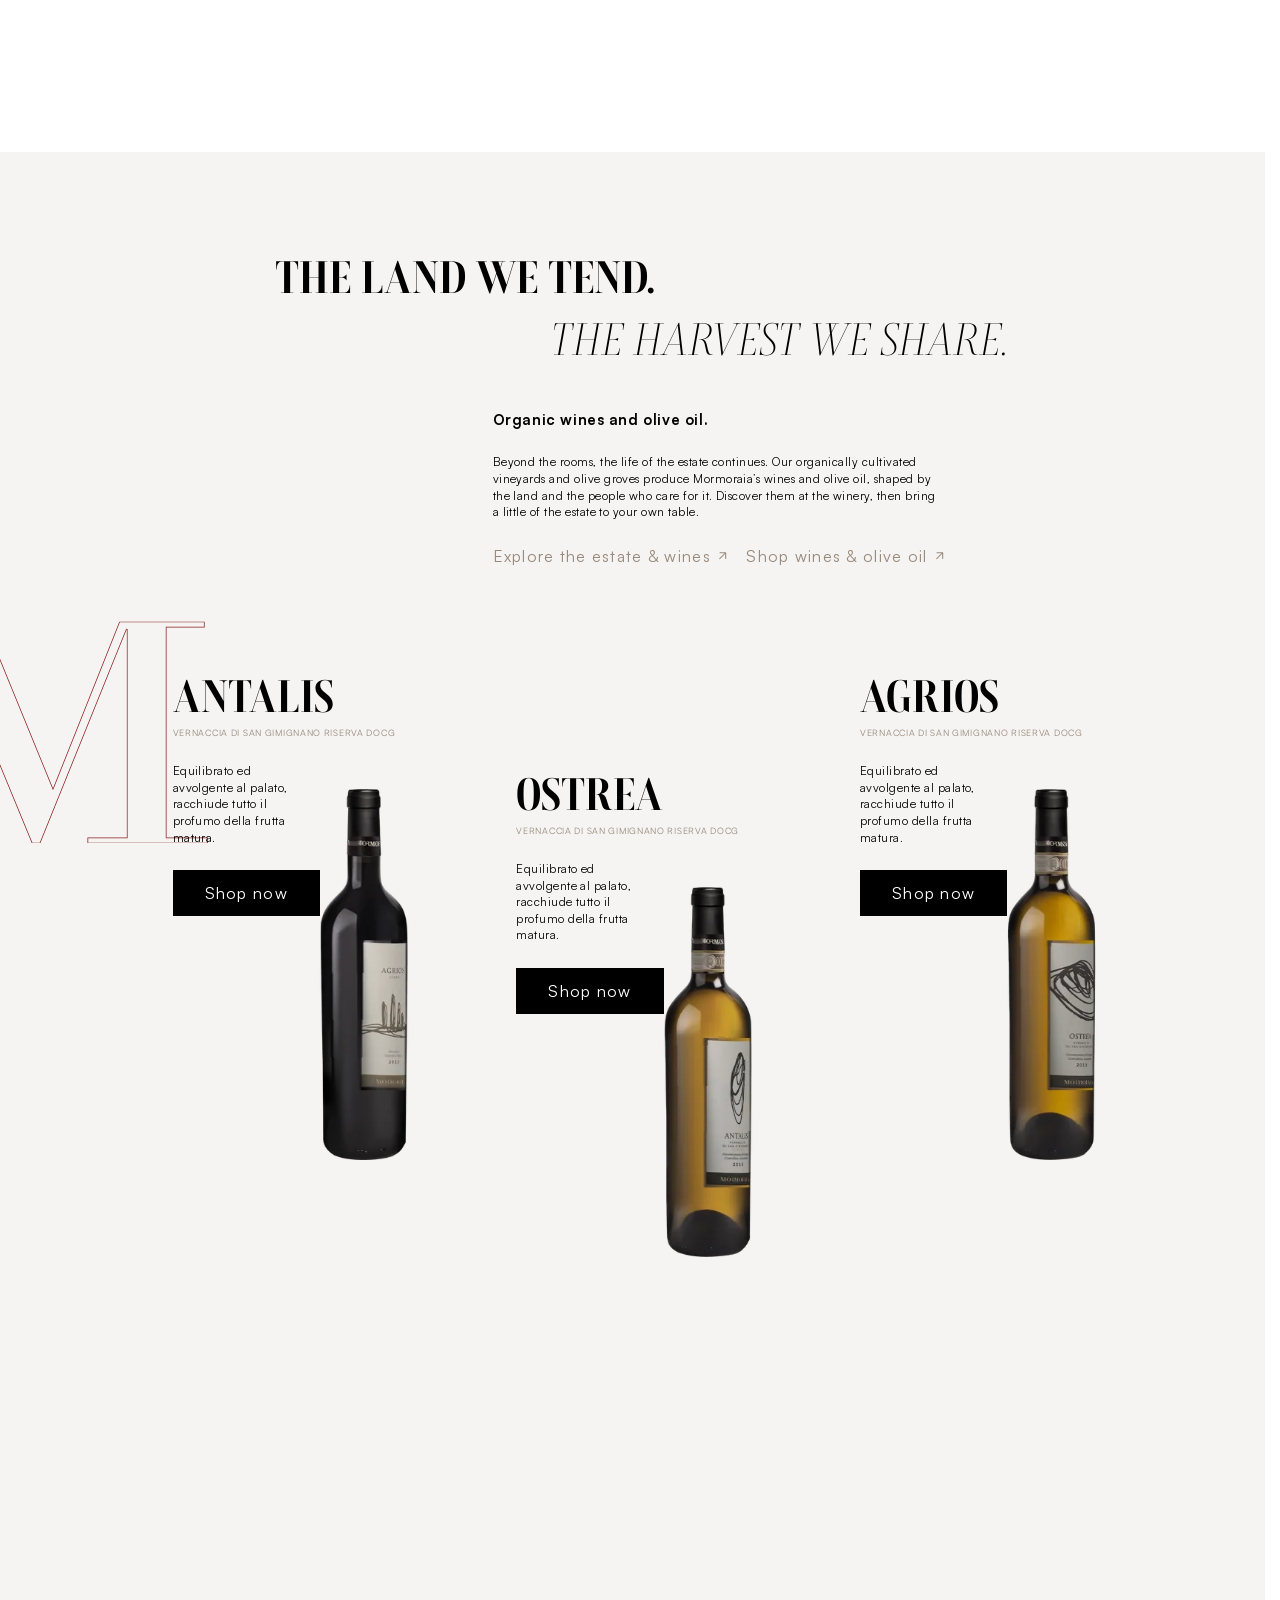
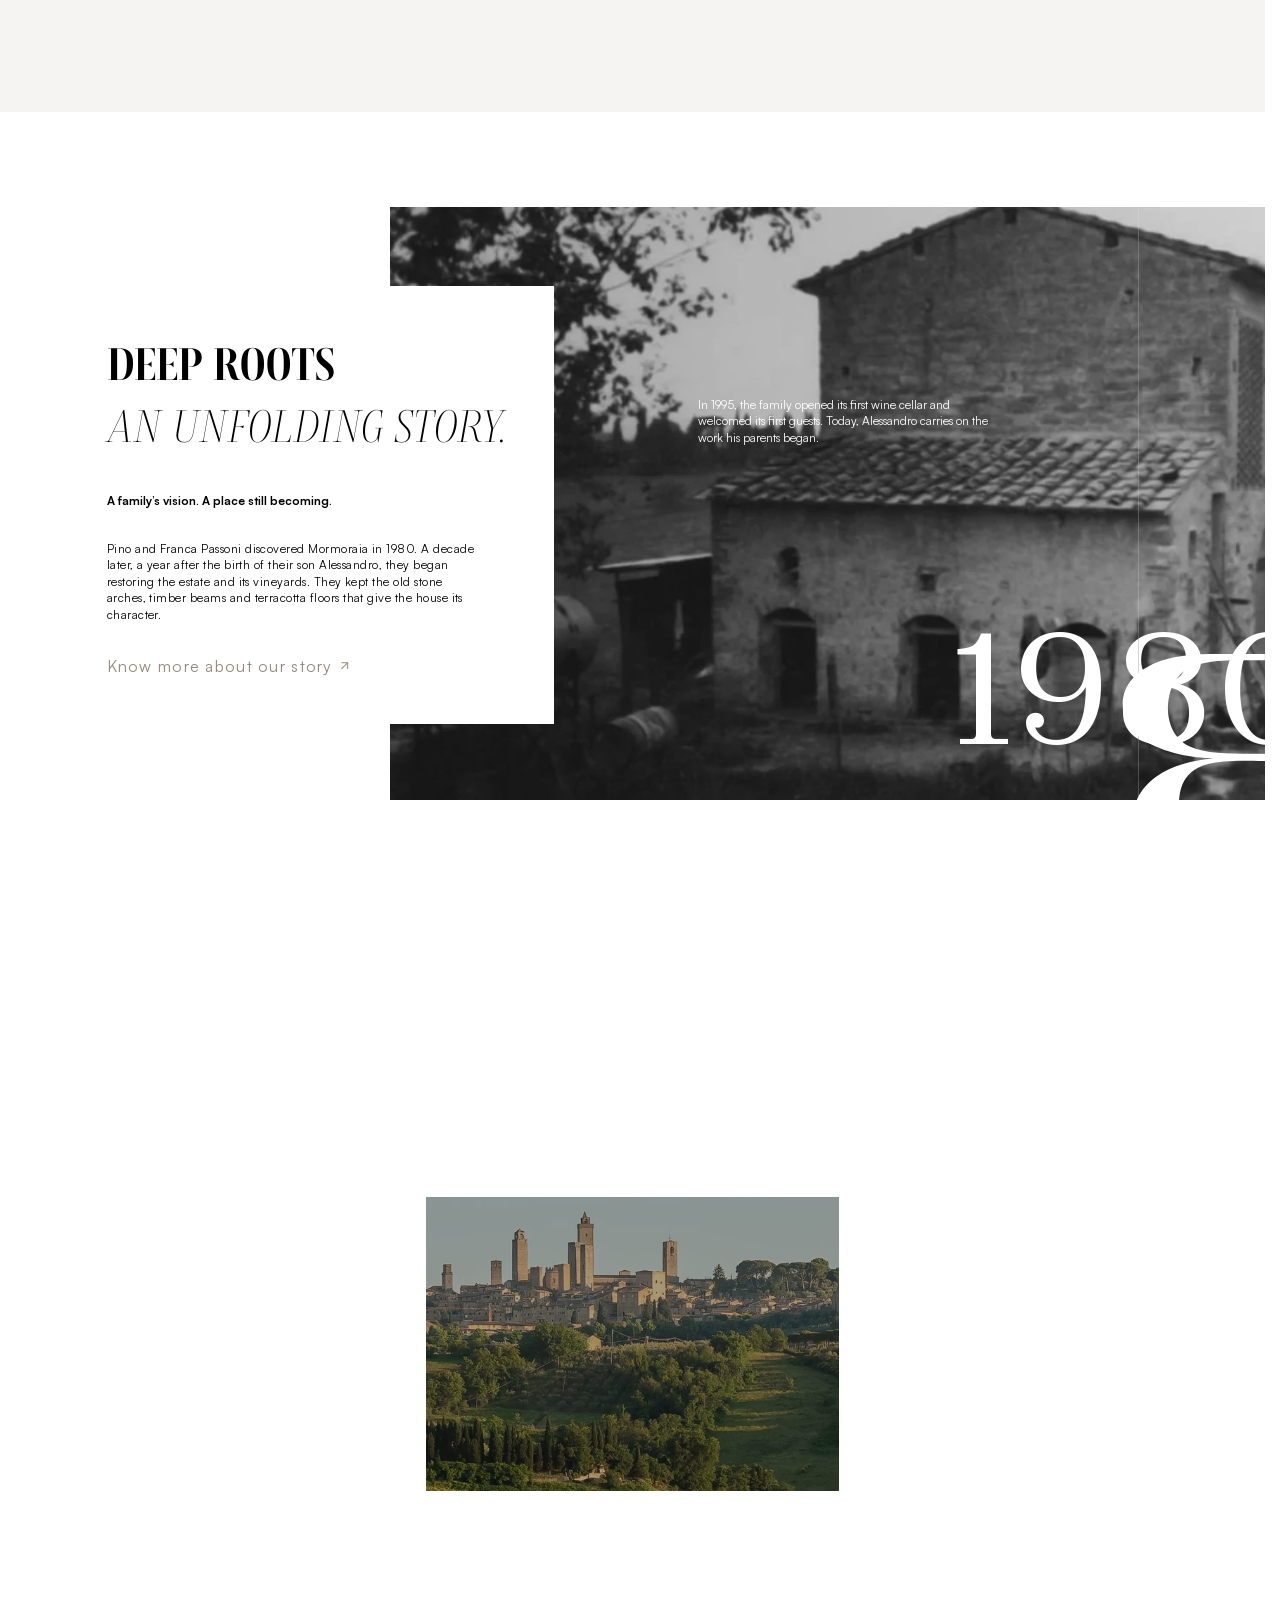
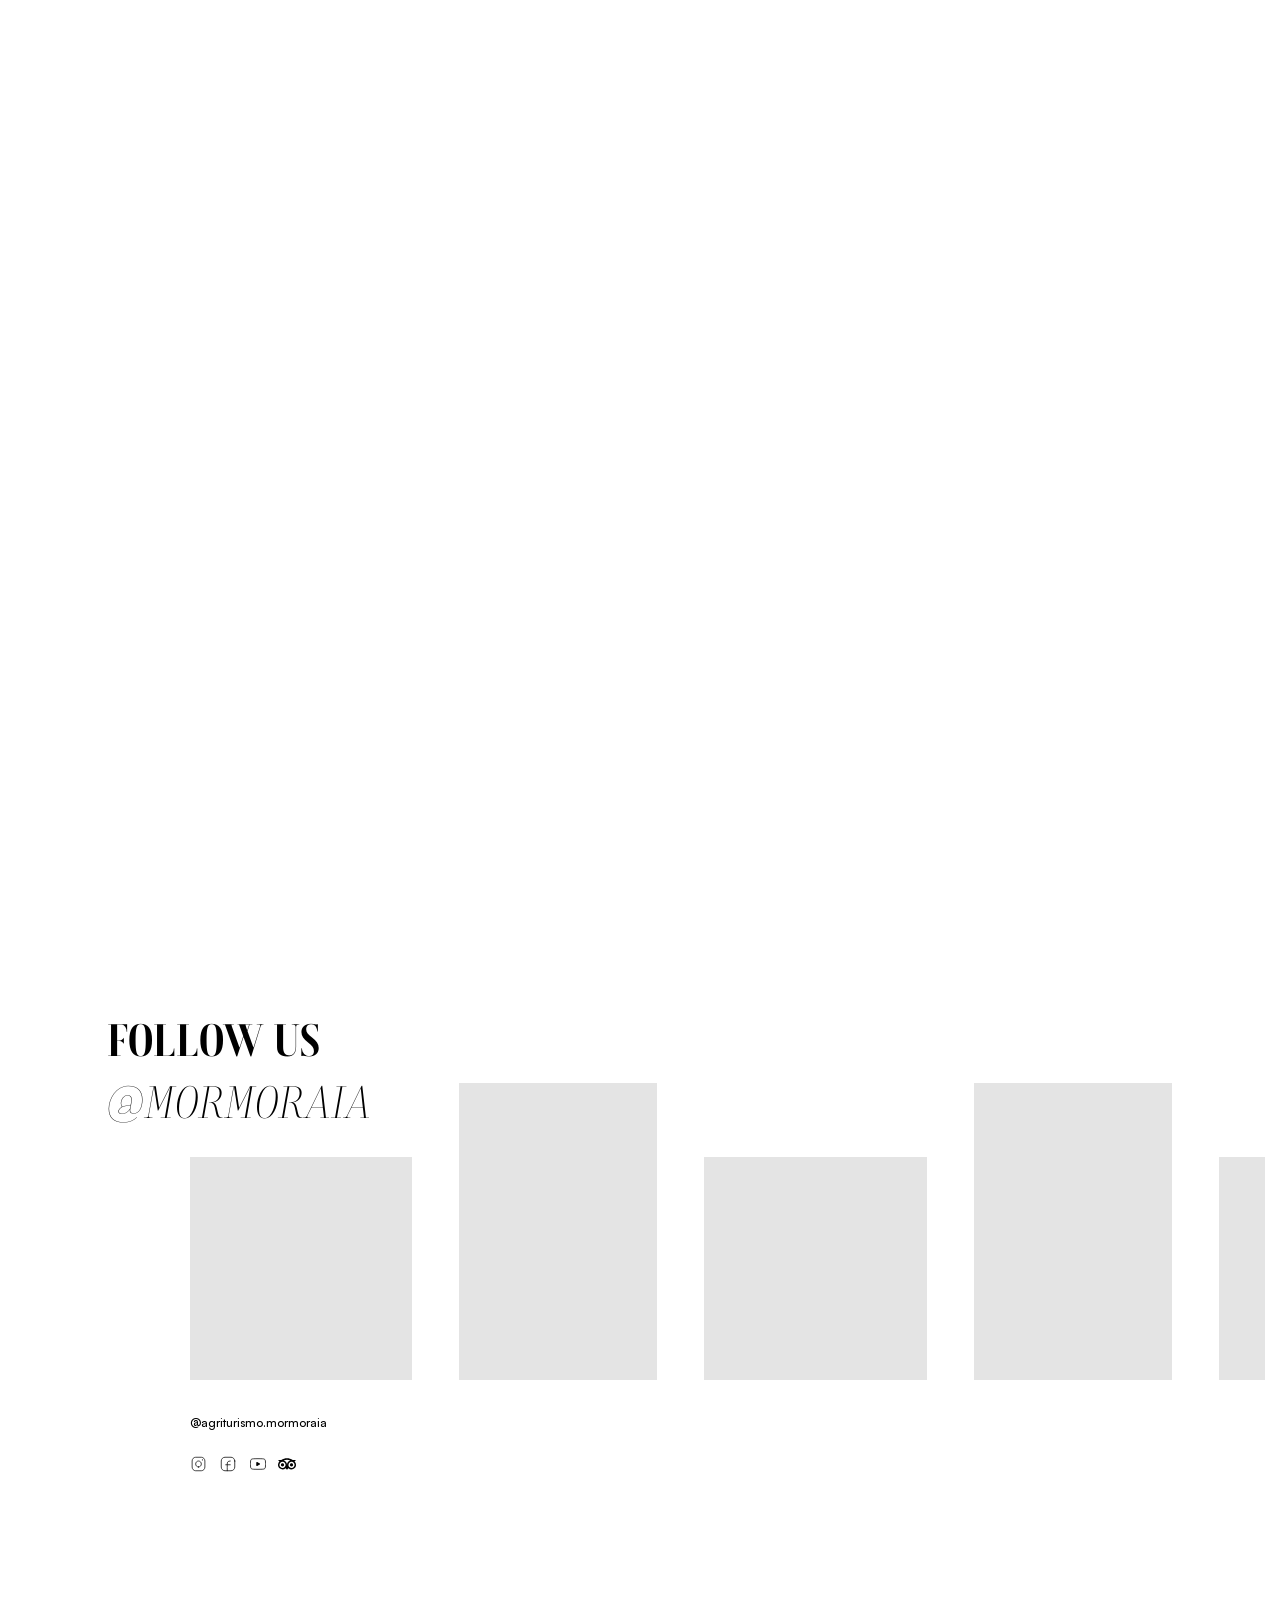
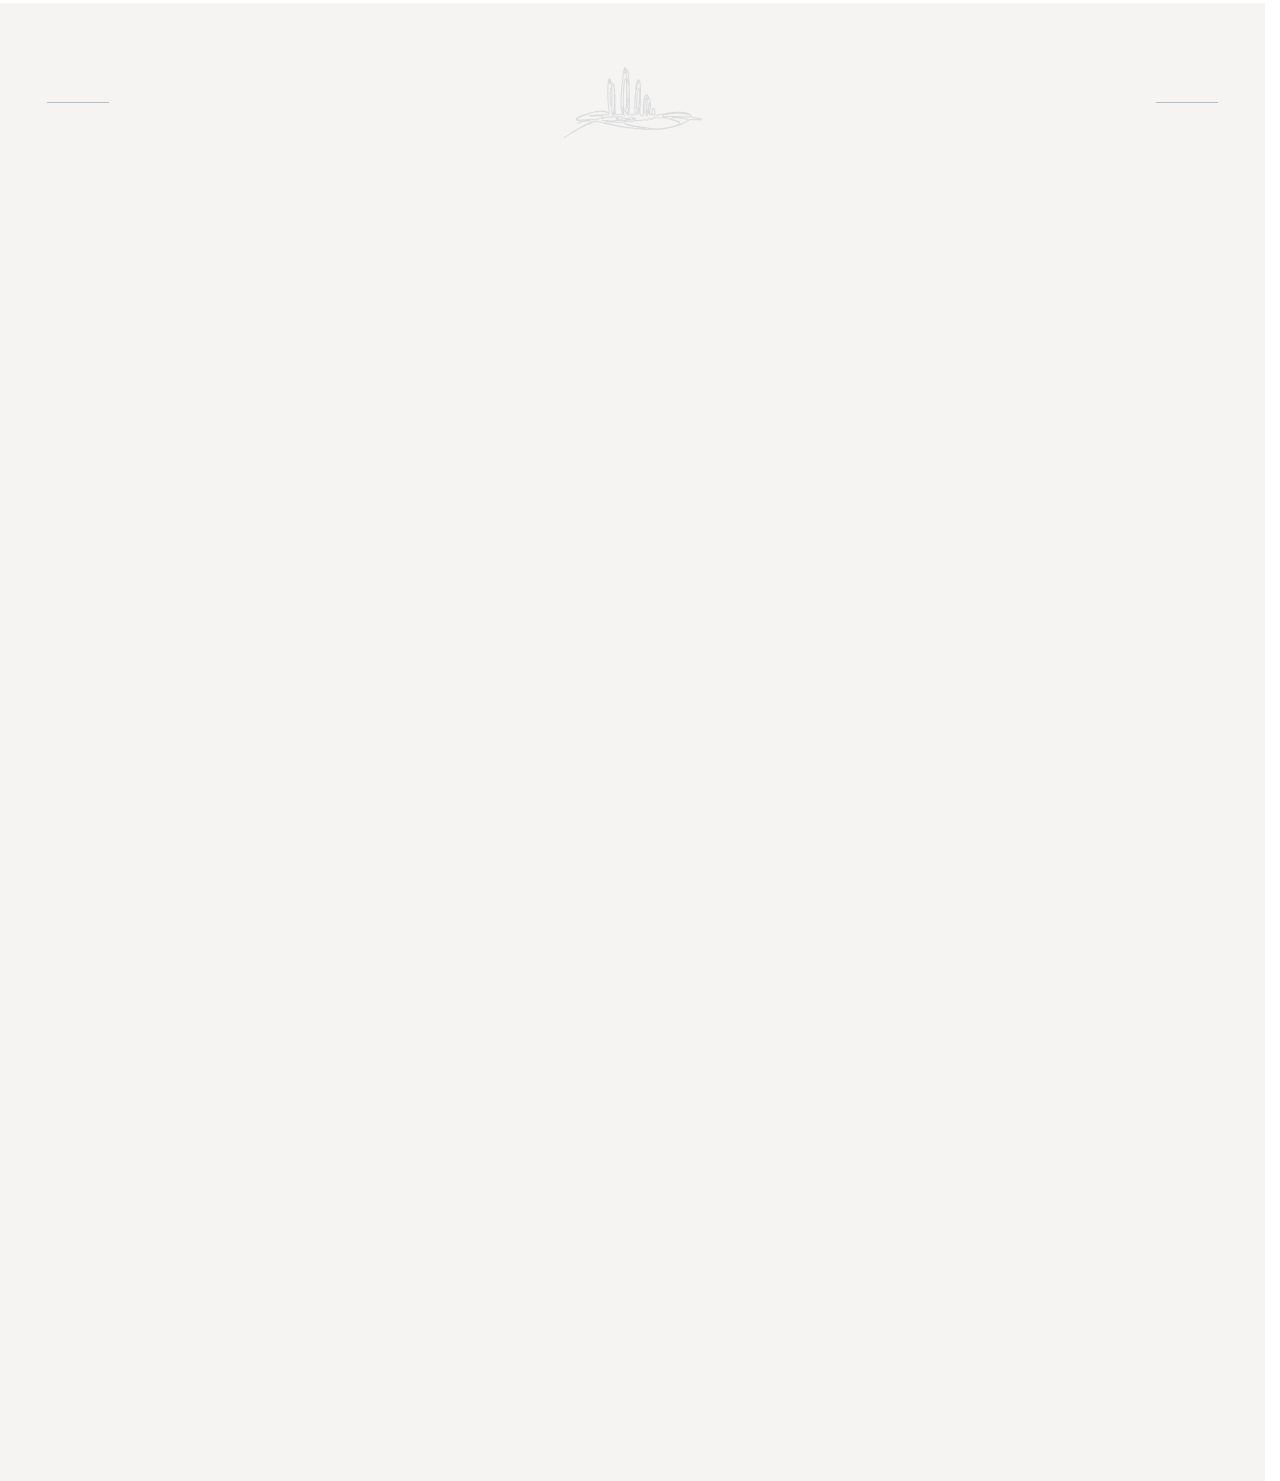
==== commit 326deed1: "Use Winery consistently in the full-screen menu" ====
--- a/index.html
+++ b/index.html
@@ -3,7 +3,7 @@
 <link rel="icon" type="image/png" sizes="32x32" href="assets/favicon-32.png">
 <link rel="icon" type="image/svg+xml" sizes="any" href="assets/favicon.svg">
 <link rel="stylesheet" href="layout.css?v=10"><link rel="stylesheet" href="motion.css?v=29"><script defer src="entrances.js?v=3"></script><script defer src="motion.js?v=62"></script><script defer src="booking.js?v=1"></script><script defer src="footer.js?v=4"></script><link rel="stylesheet" href="components.css?v=43"><link rel="stylesheet" href="responsive.css?v=64">
-<link rel="stylesheet" href="navigation.css?v=7"><script defer src="page-scroll.js?v=36"></script><script defer src="navigation.js?v=41"></script><script defer src="bottles.js?v=17"></script><noscript><style>.mast-row>*,.opening :is(#n993,#n1010){opacity:1}.mast-rule{transform:none}.opening #n1051{--booking-entrance:1}</style></noscript></head><body><div data-name="Home-test" id="n985" class="layout0">
+<link rel="stylesheet" href="navigation.css?v=8"><script defer src="page-scroll.js?v=36"></script><script defer src="navigation.js?v=41"></script><script defer src="bottles.js?v=17"></script><noscript><style>.mast-row>*,.opening :is(#n993,#n1010){opacity:1}.mast-rule{transform:none}.opening #n1051{--booking-entrance:1}</style></noscript></head><body><div data-name="Home-test" id="n985" class="layout0">
       <div class="navigation">
 <header class="masthead" aria-label="Mormoraia">
  <div class="mast-row">
@@ -38,7 +38,7 @@
    </ul></div></div>
   </div>
   <div class="menu-group" data-menu-group="winery">
-   <button class="menu-title" type="button" aria-expanded="false" aria-controls="full-winery"><span>Winery</span><span class="menu-winery-mobile">Wine Shop</span></button>
+   <button class="menu-title" type="button" aria-expanded="false" aria-controls="full-winery">Winery</button>
    <div class="menu-panel" id="full-winery" inert aria-hidden="true"><div class="menu-panel-clip"><ul class="menu-choices">
     <li><a href="https://wineclub.mormoraia.it/en/shop/">Wine Shop</a></li>
     <li><a href="https://www.mormoraia.it/en/cantina-mormoraia/">Winery</a></li>
--- a/navigation.css
+++ b/navigation.css
@@ -83,7 +83,6 @@
   transition:transform .58s var(--silk);
 }
 .menu-title[aria-expanded="true"]::before {transform:scaleX(1)}
-.menu-winery-mobile {display:none}
 .menu-panel {
   display:grid;
   grid-template-rows:0fr;
@@ -257,8 +256,6 @@
     background:transparent url(assets/0ed35.svg) center no-repeat;
     transform-origin:center;
   }
-  .menu-title[aria-expanded="false"]:has(.menu-winery-mobile) span:first-child {display:none}
-  .menu-title[aria-expanded="false"] .menu-winery-mobile {display:inline}
   .menu-choices {align-items:center;padding-top:48px}
   .menu-footer {
     flex-direction:column;
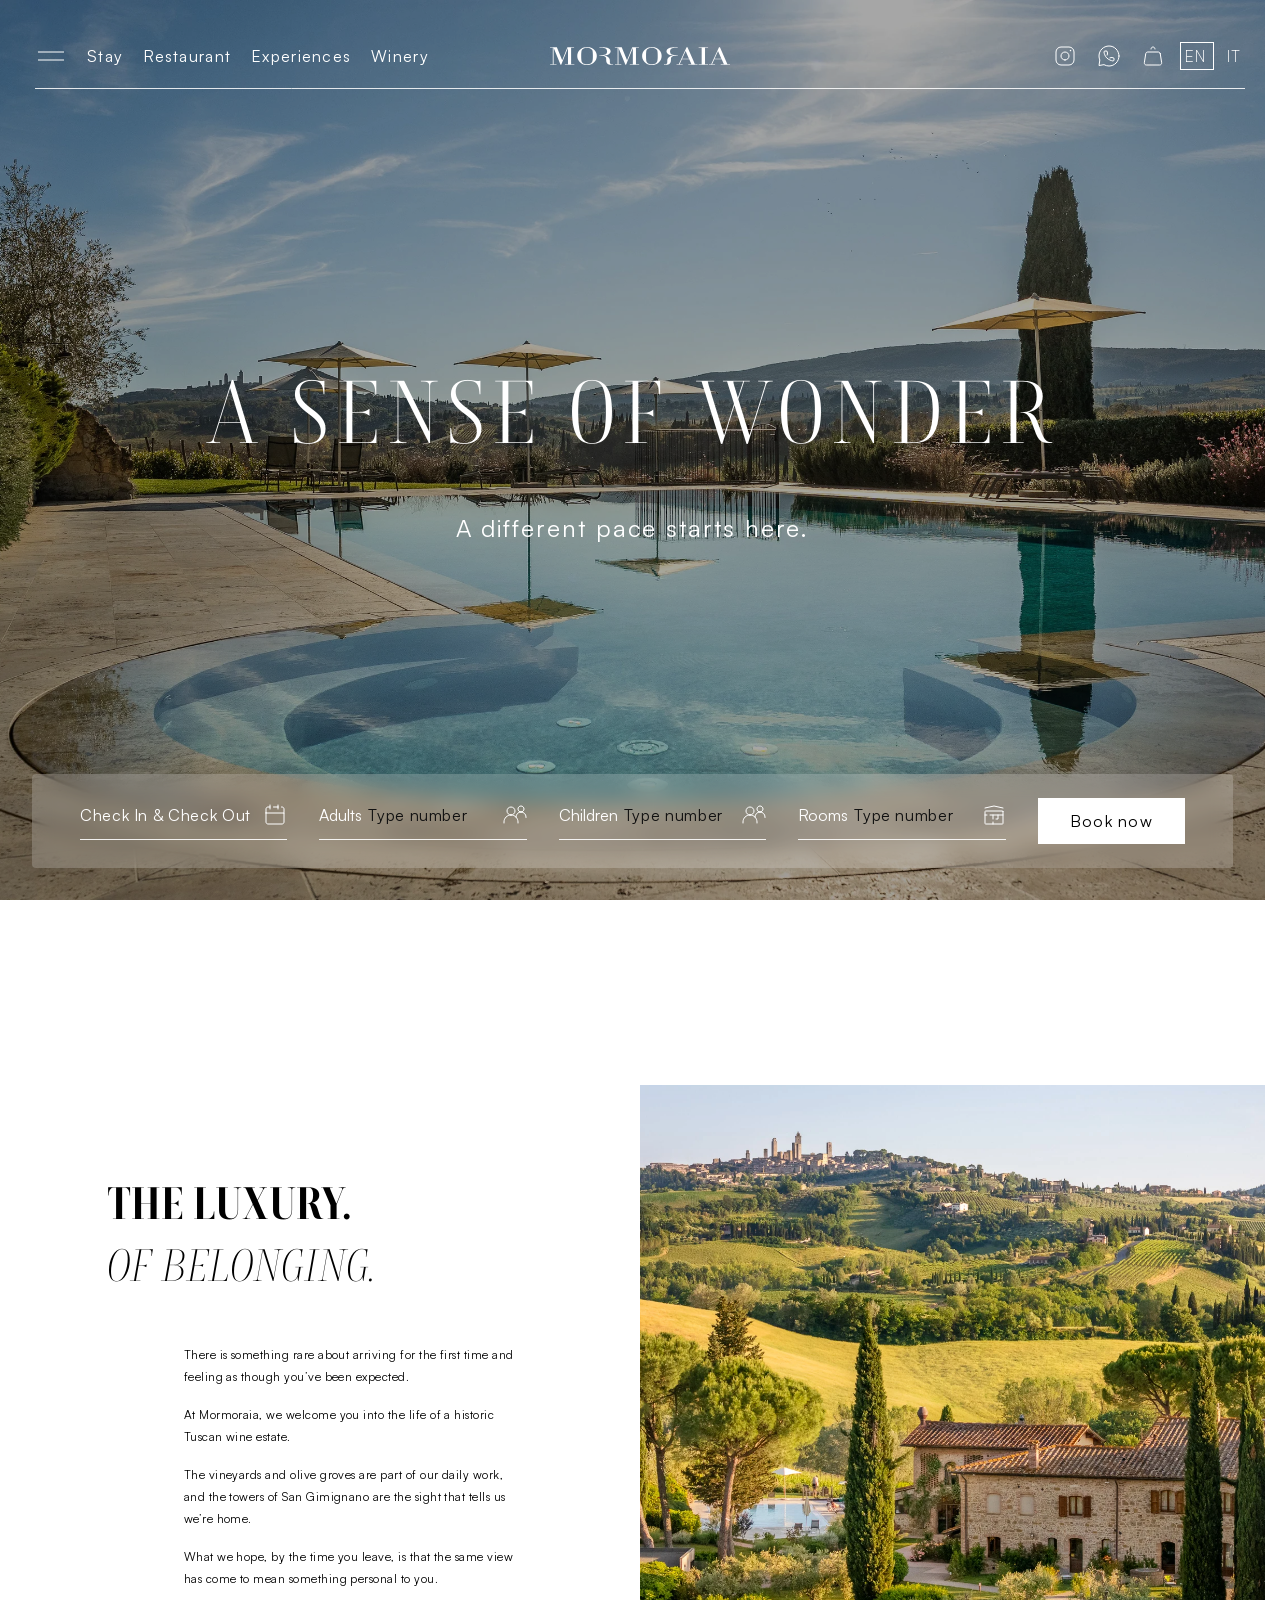
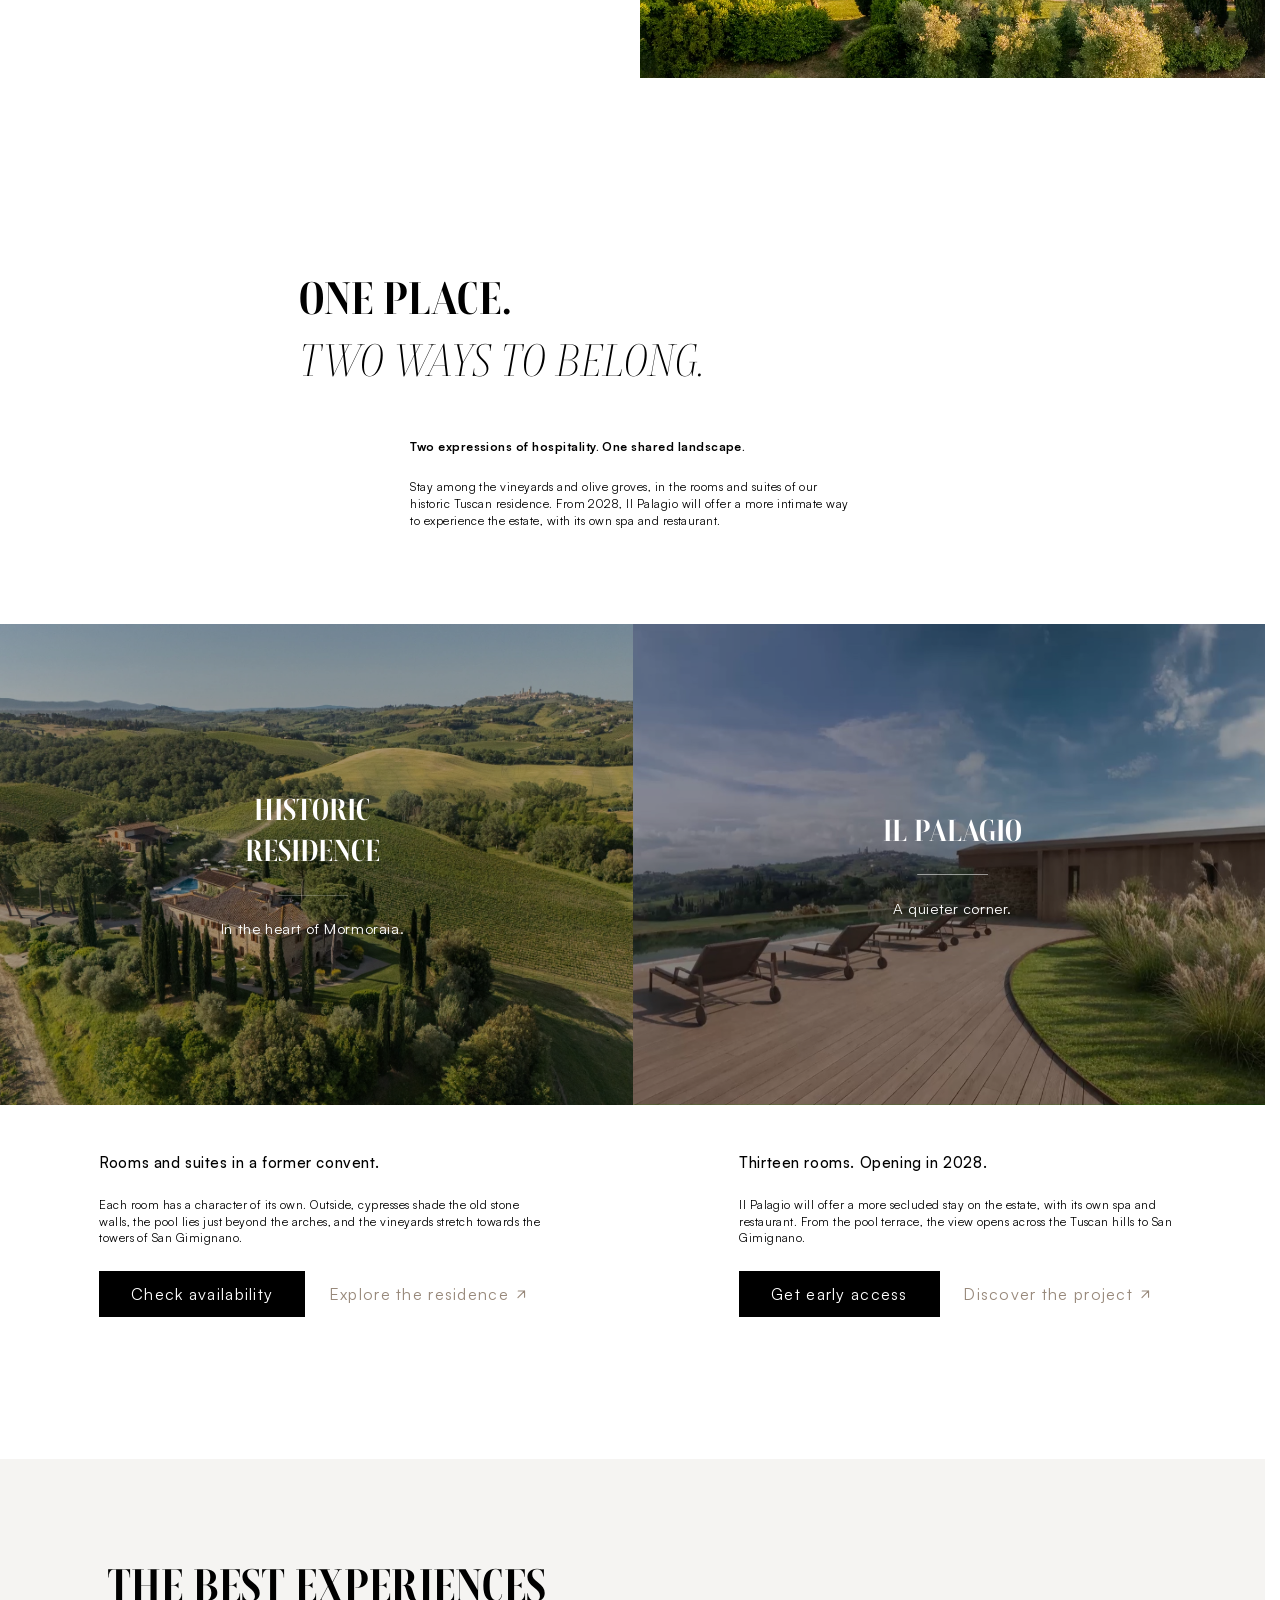
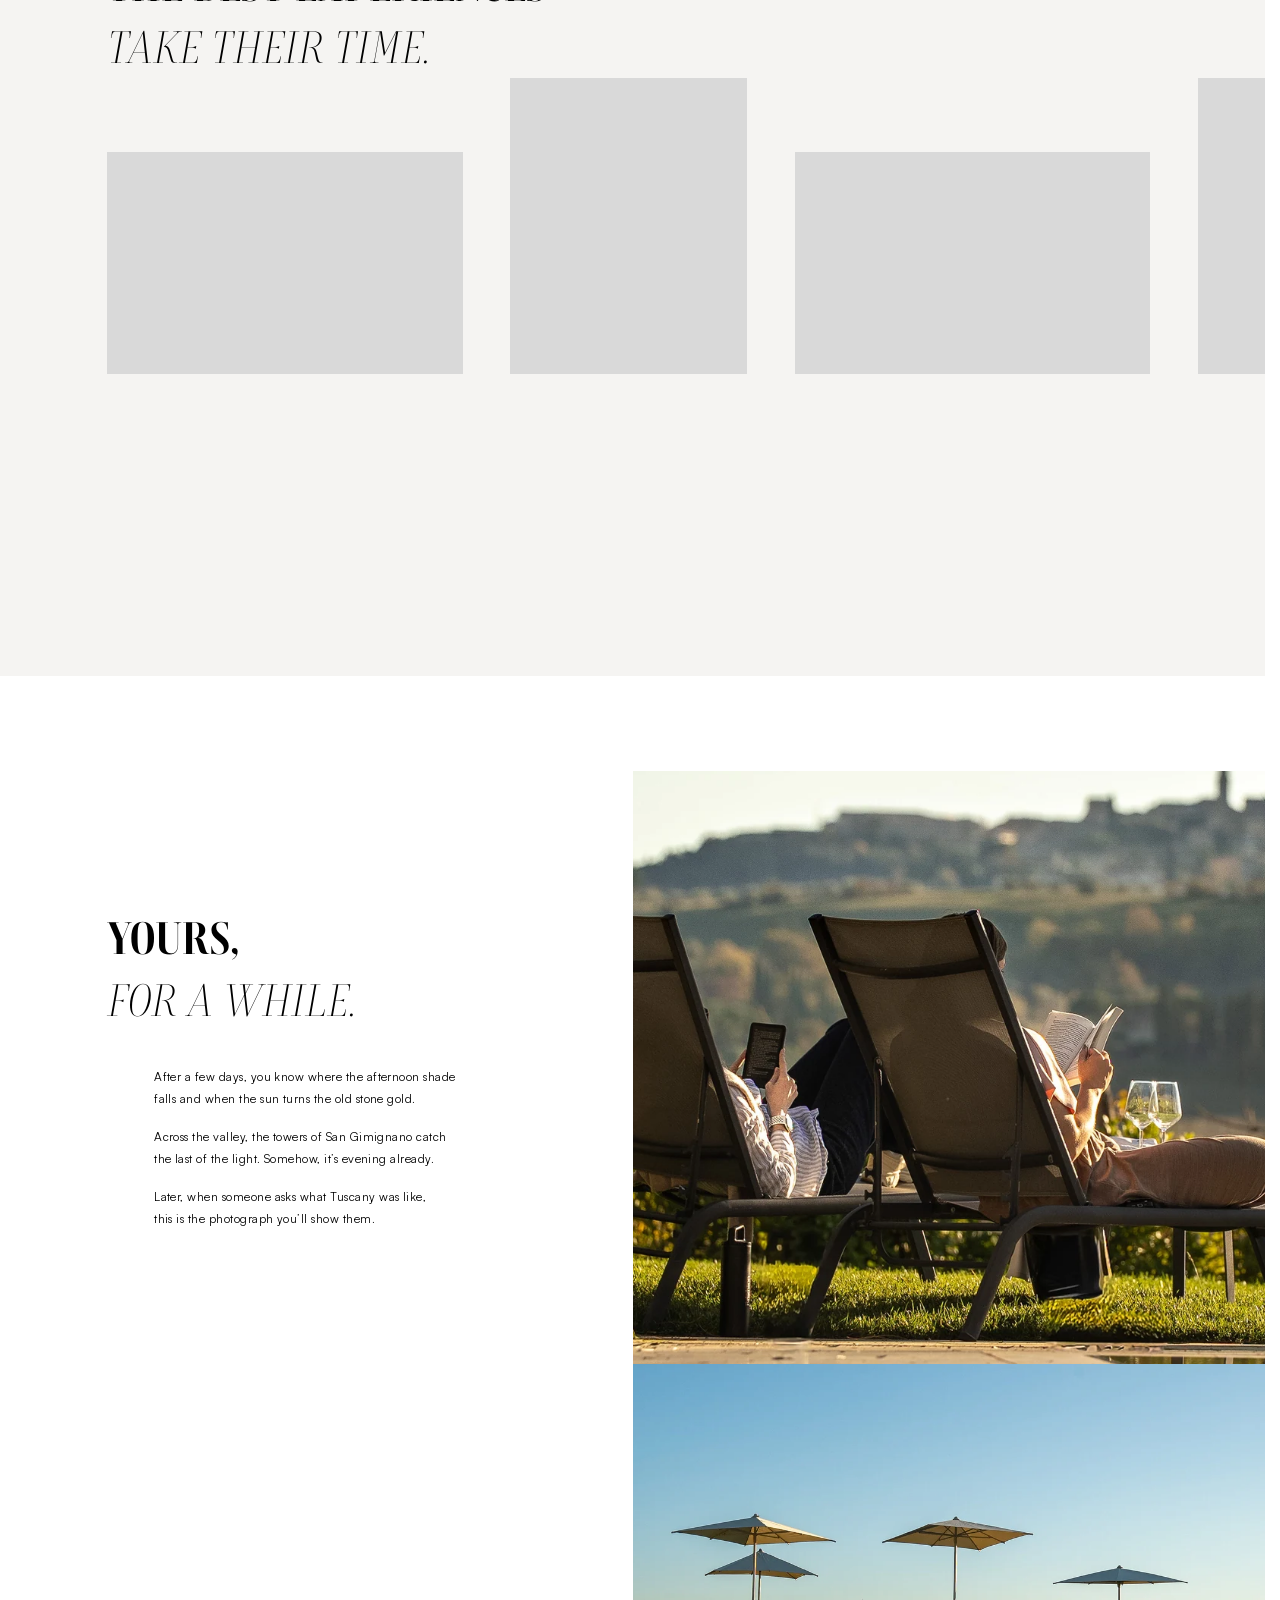
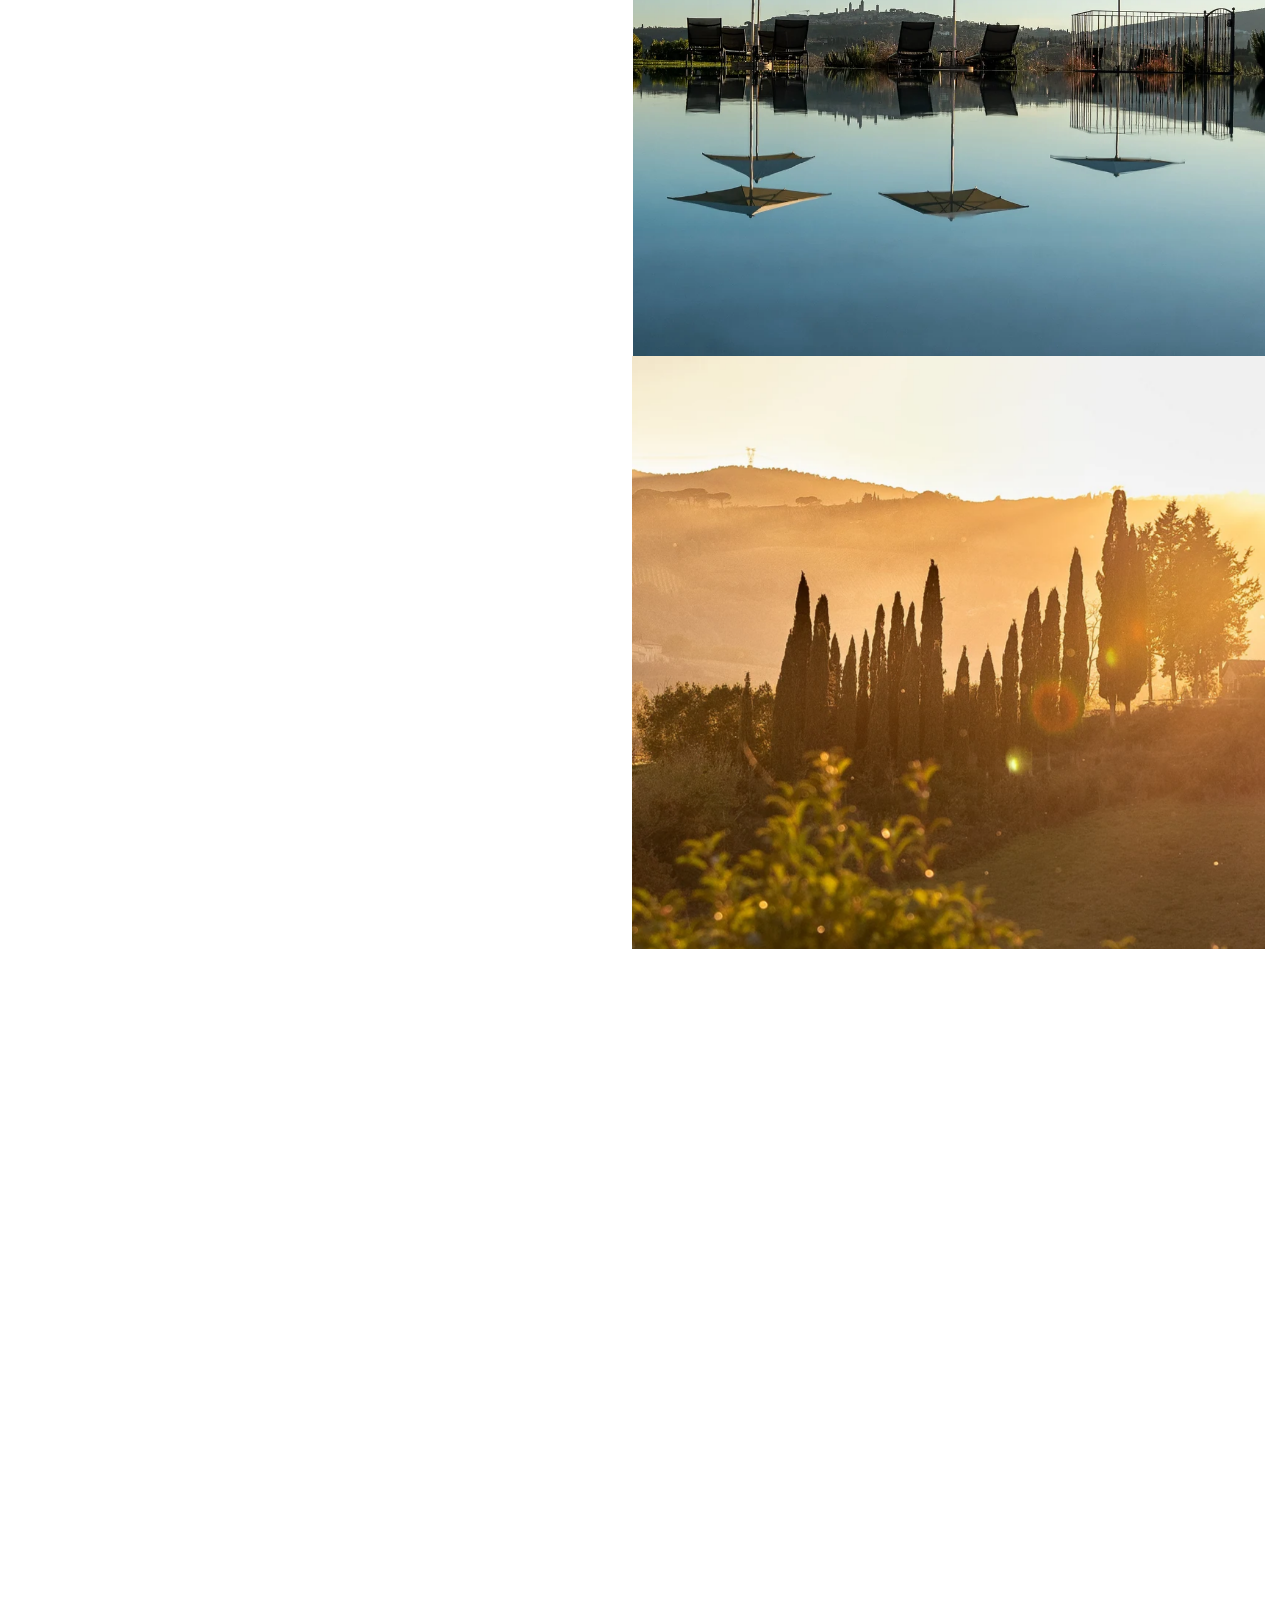
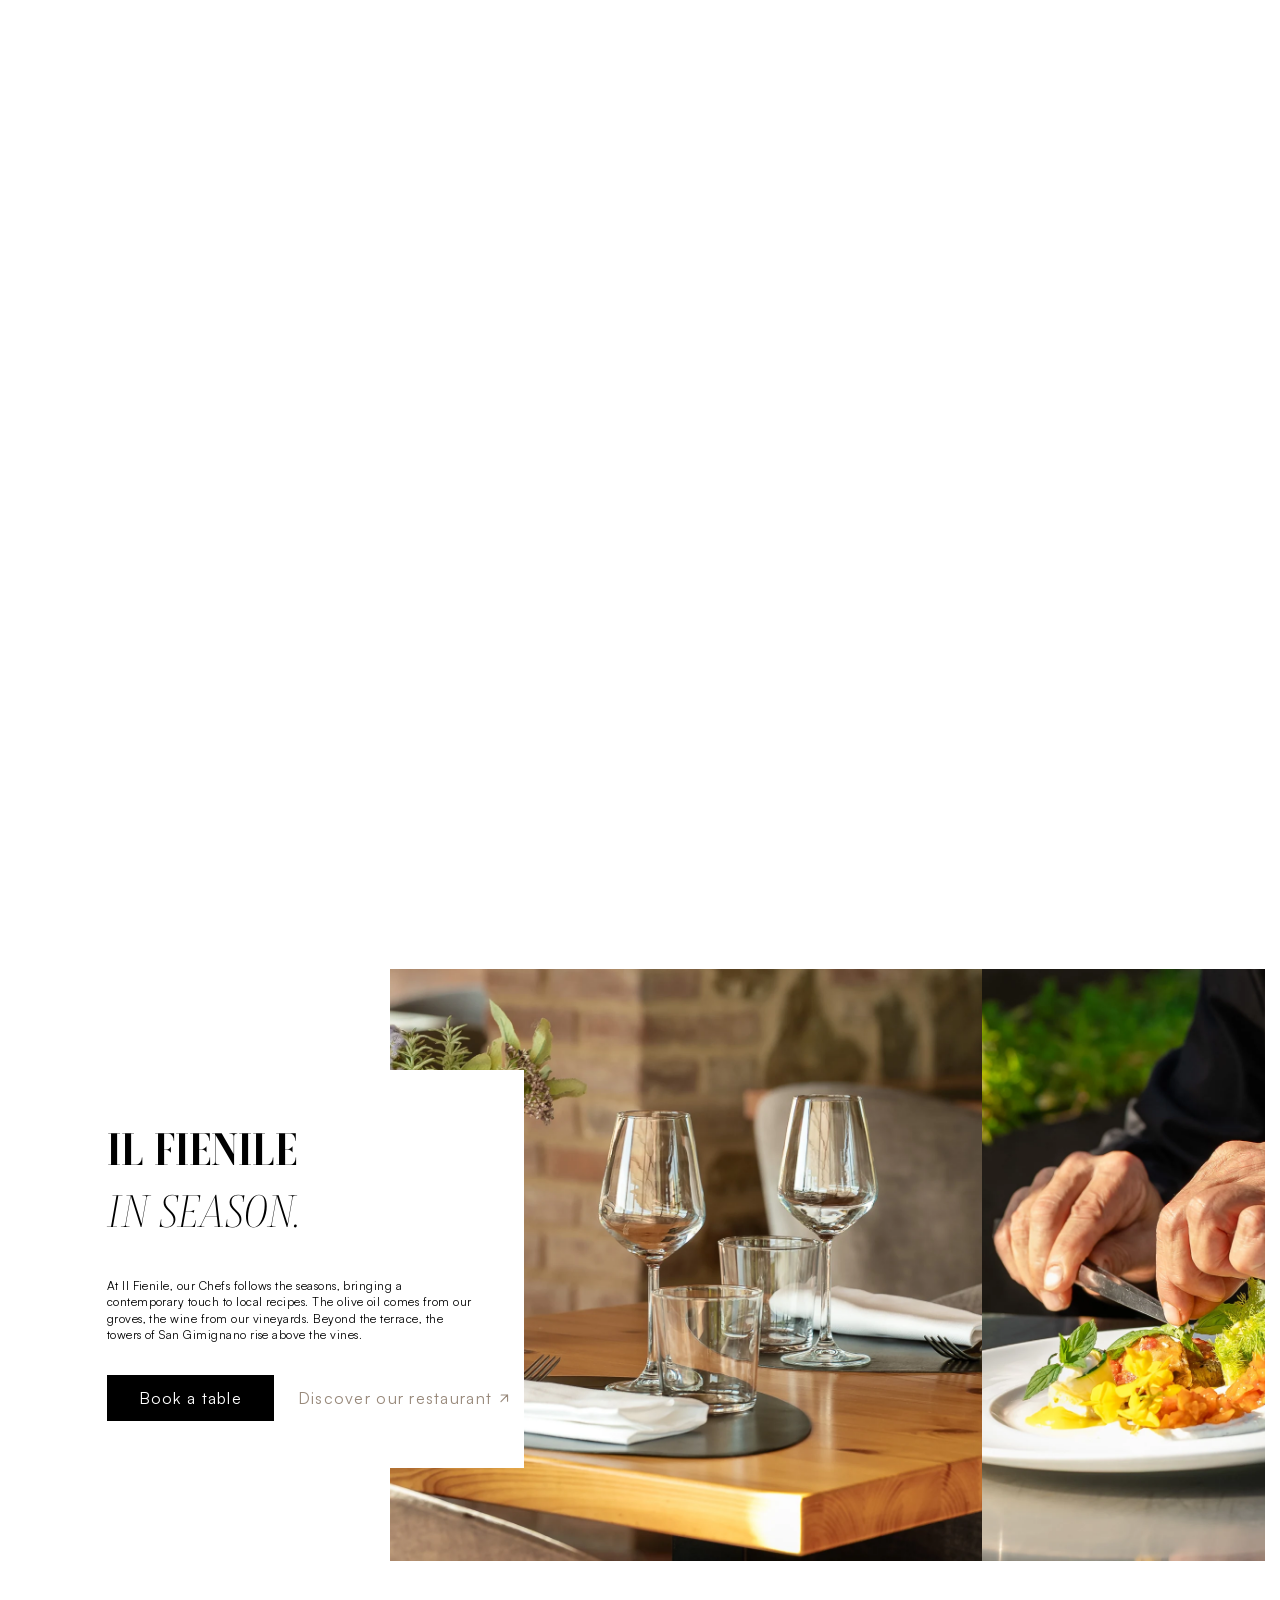
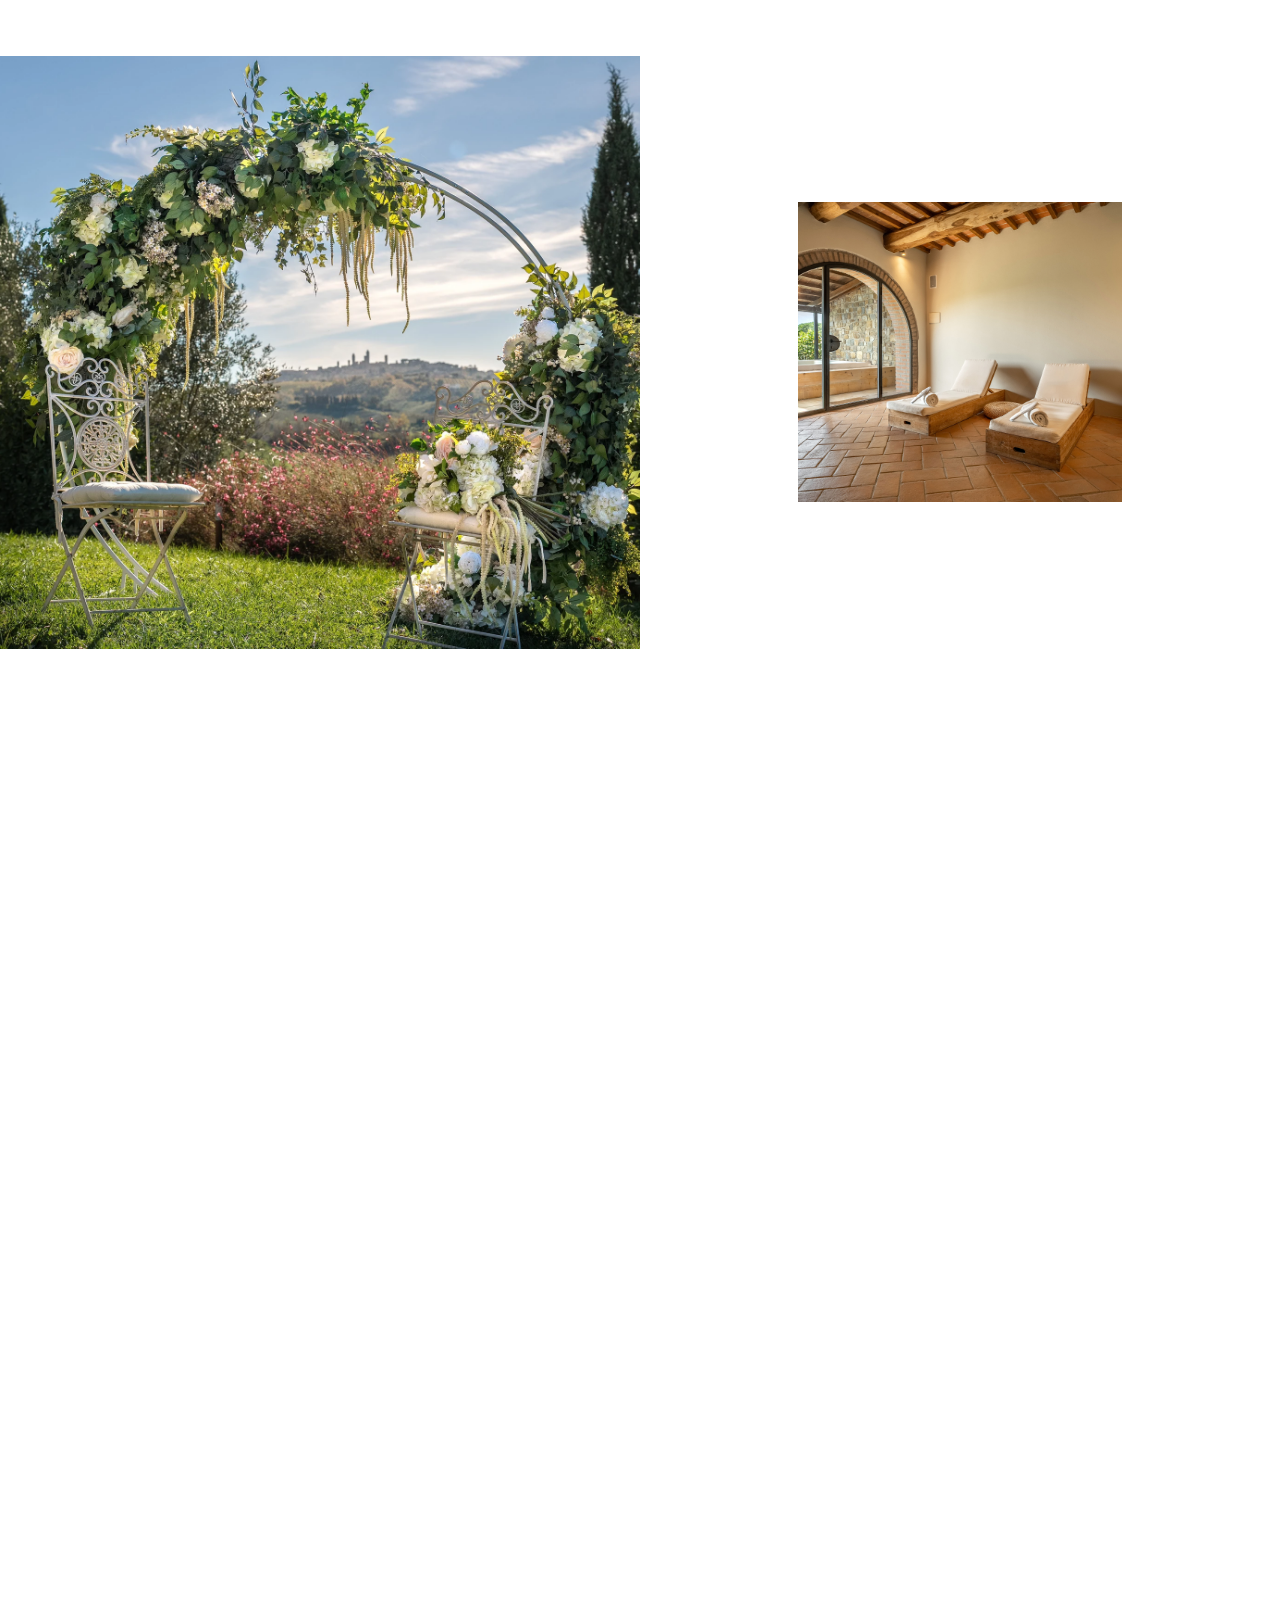
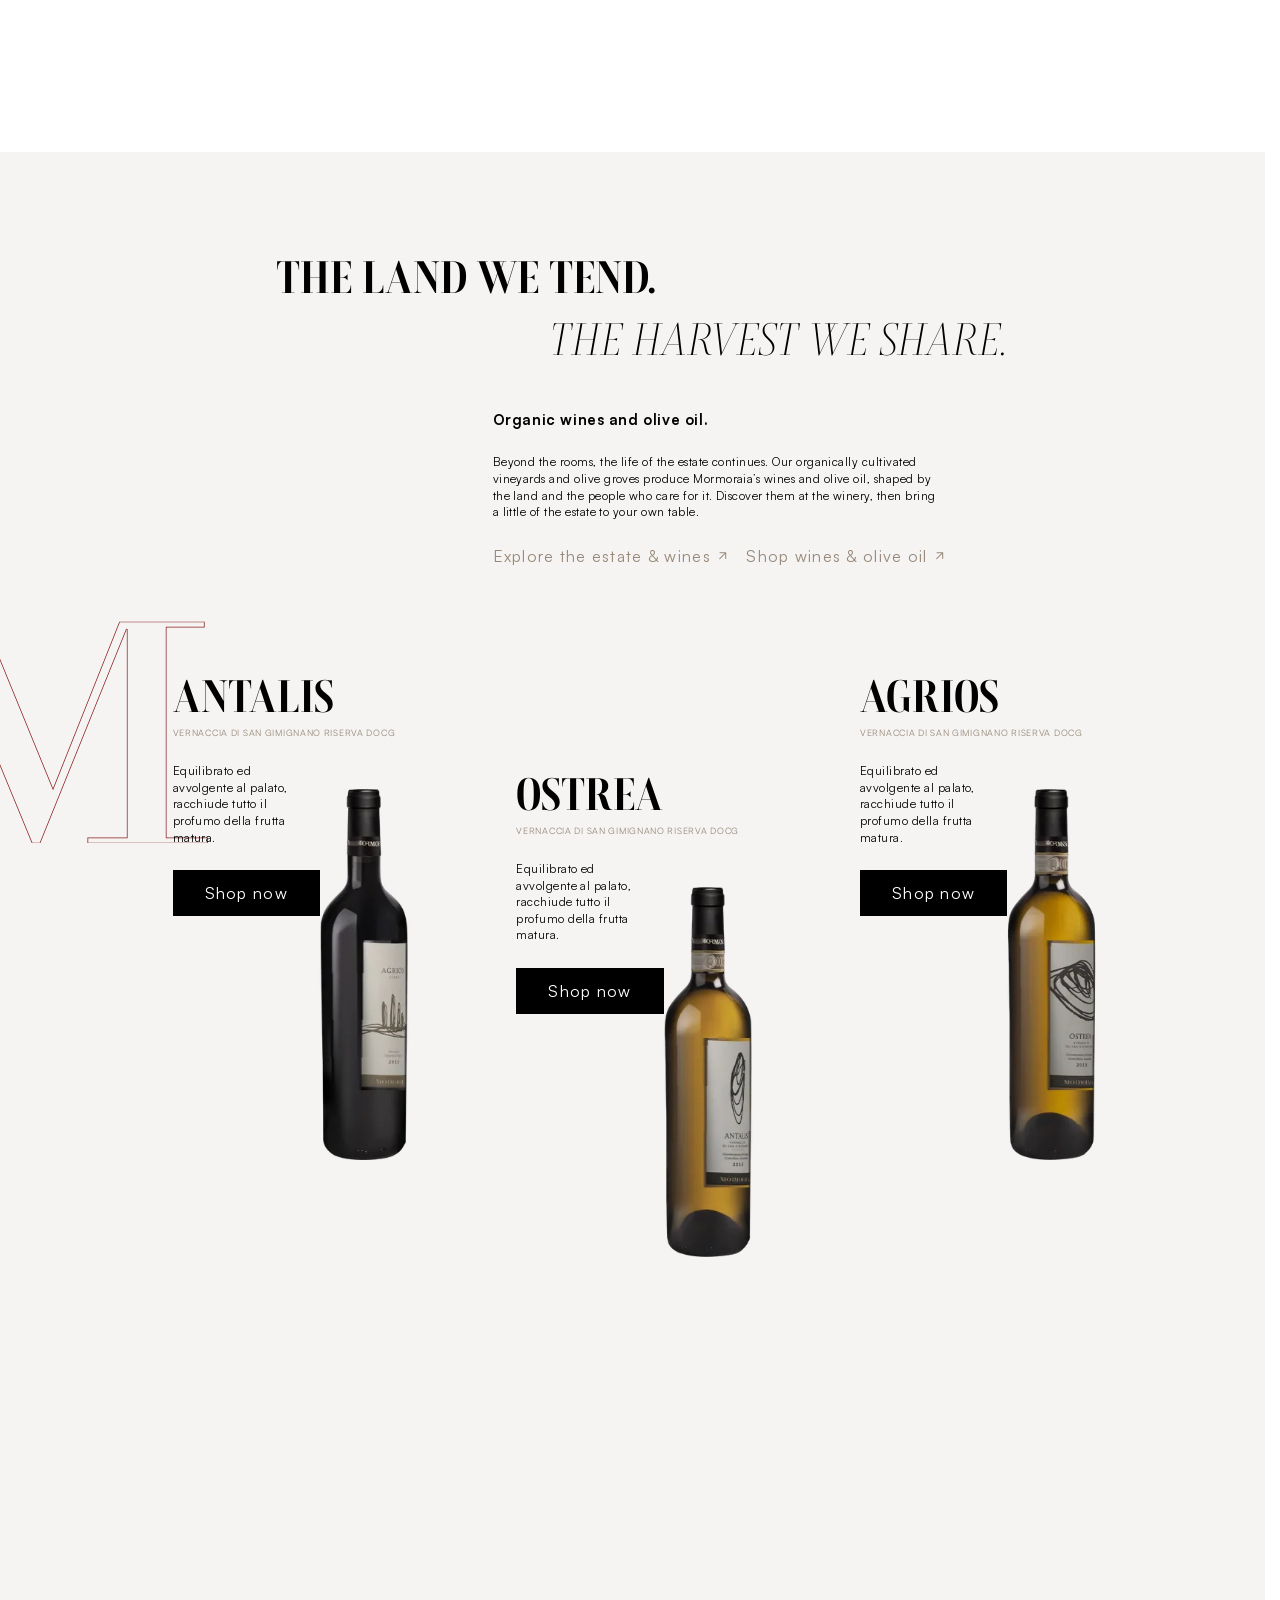
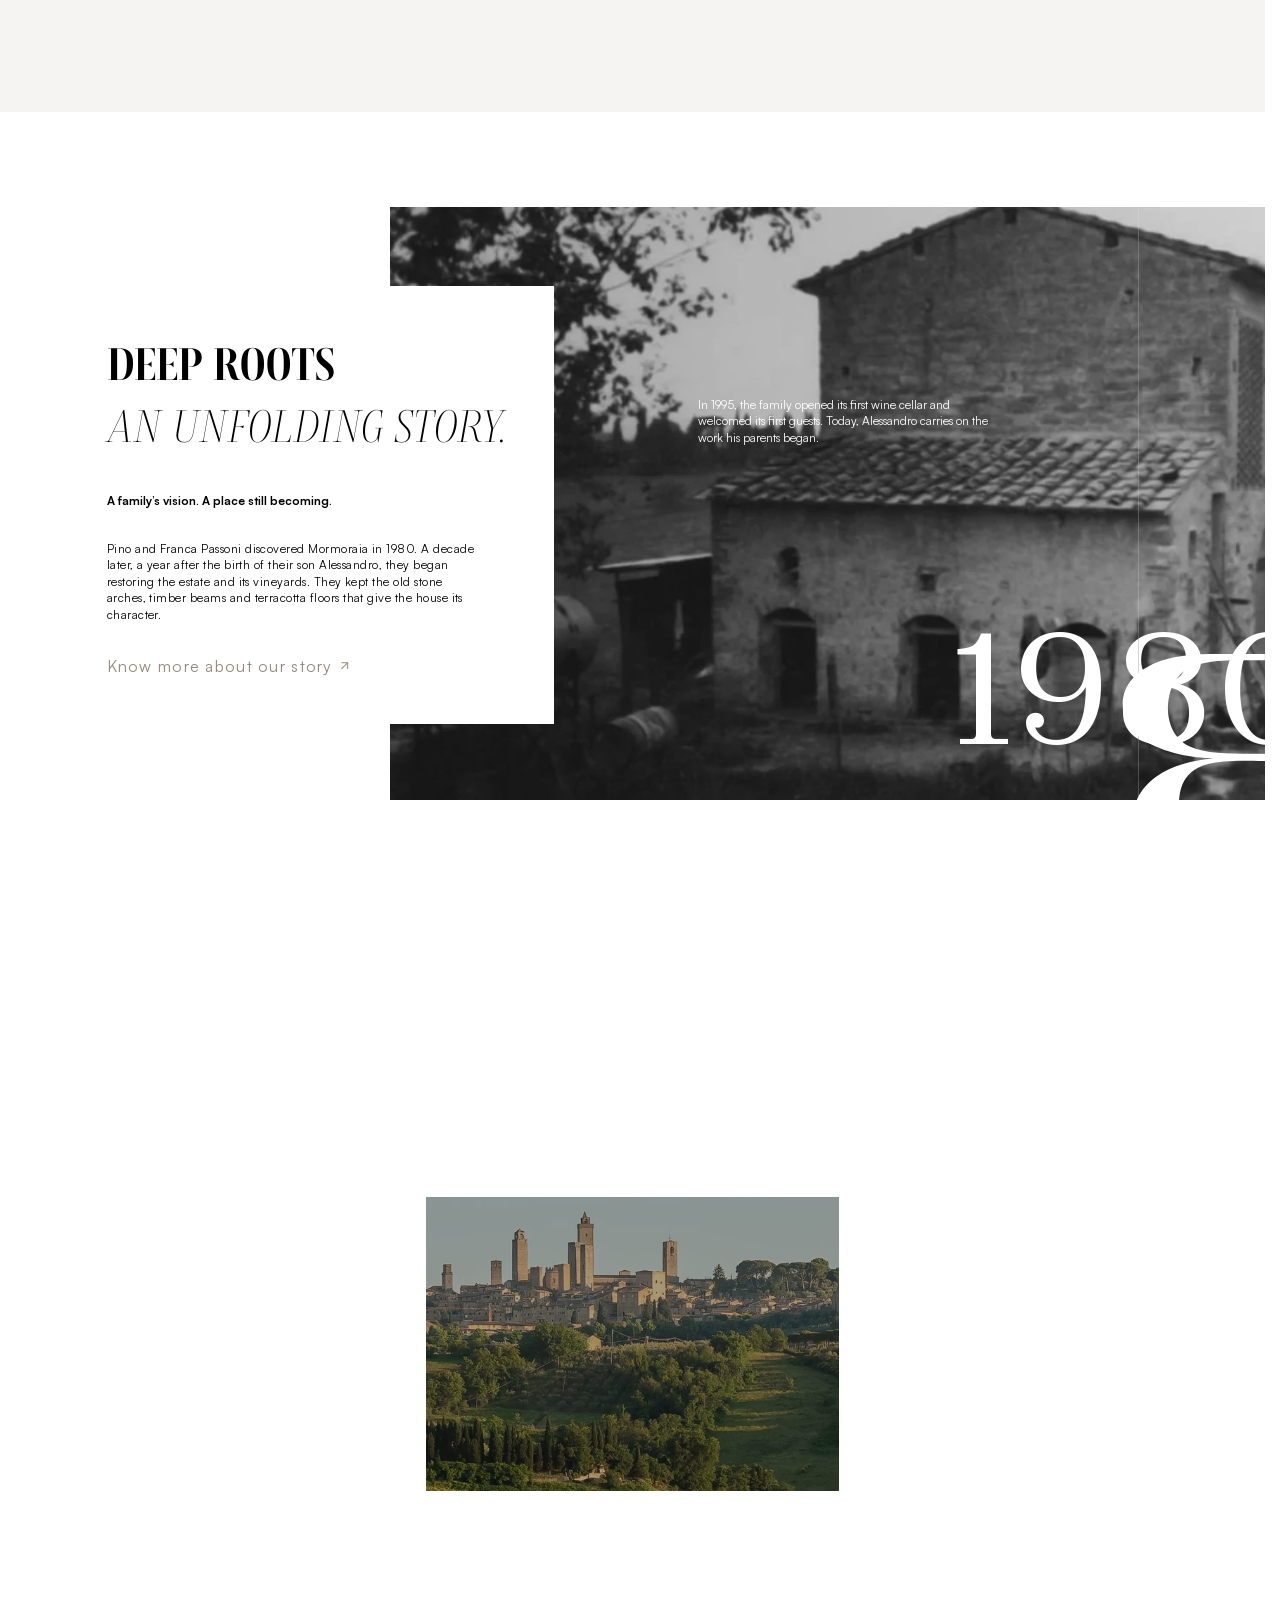
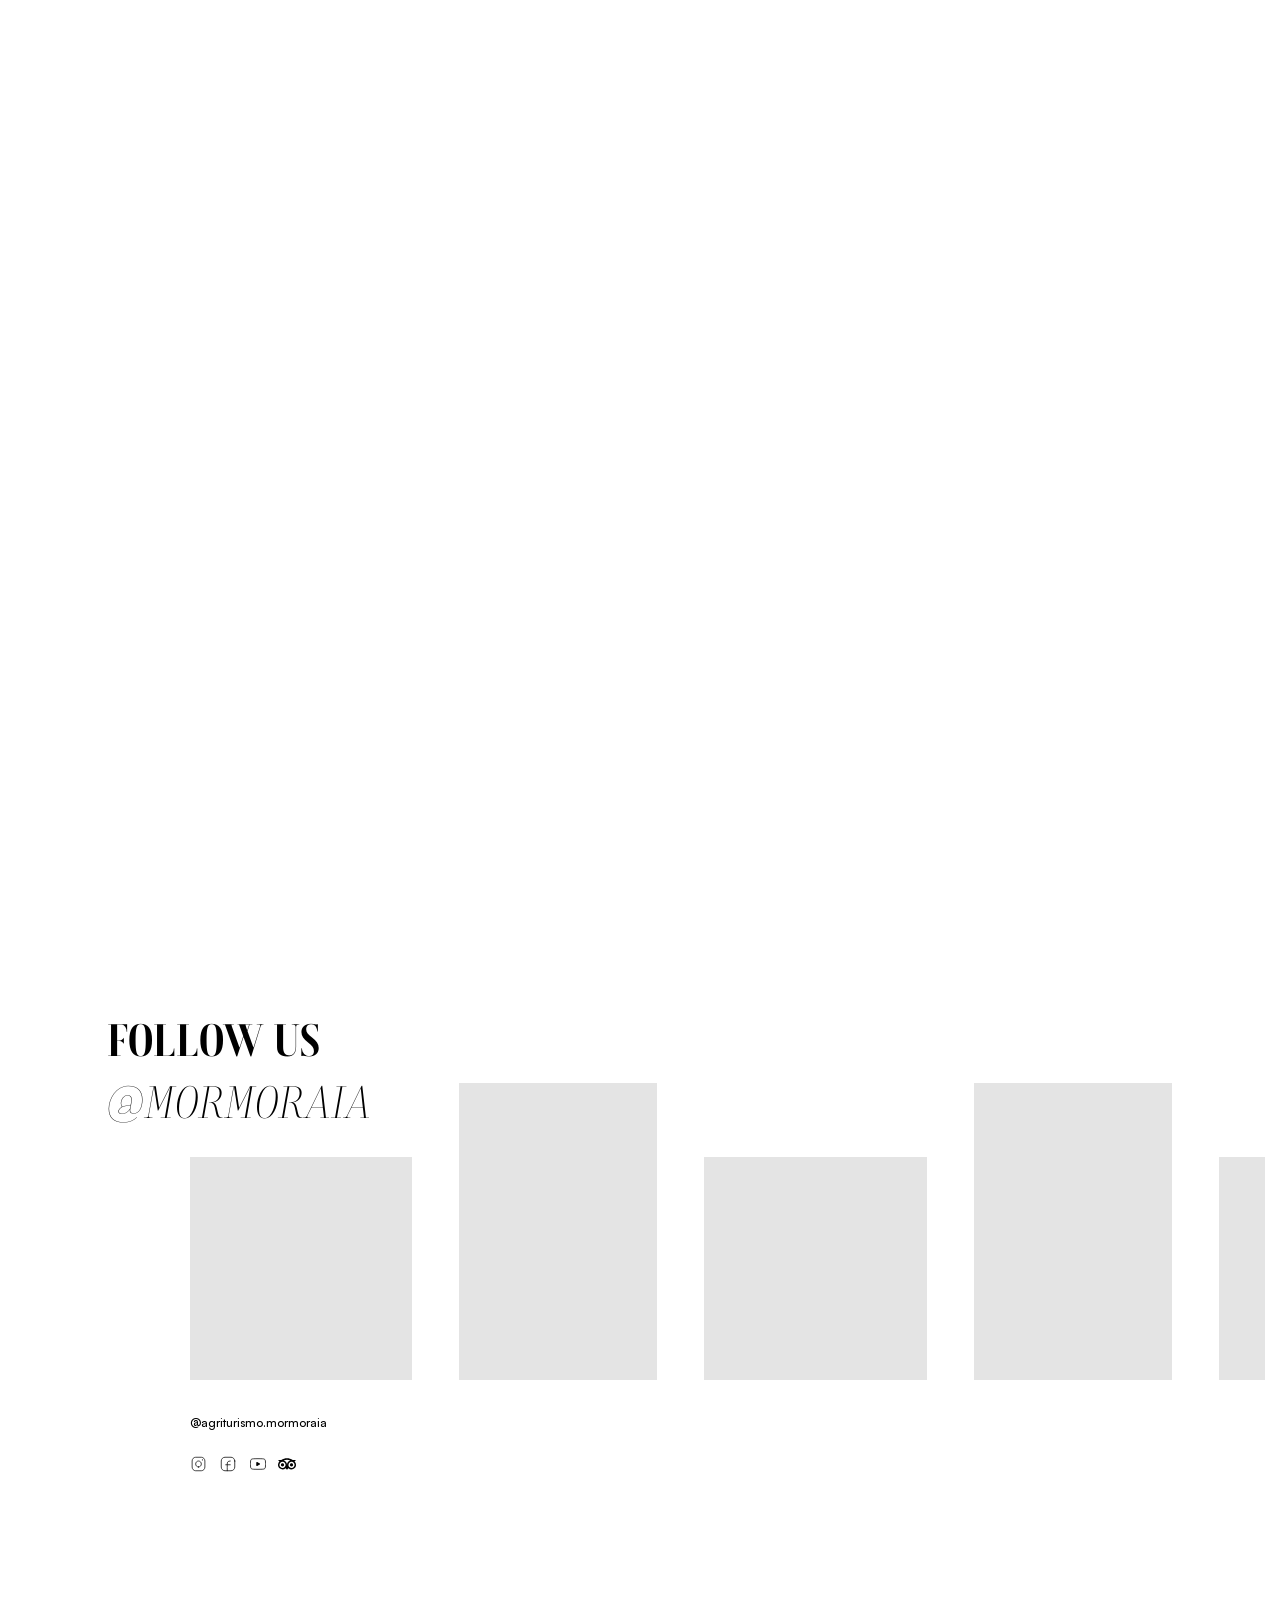
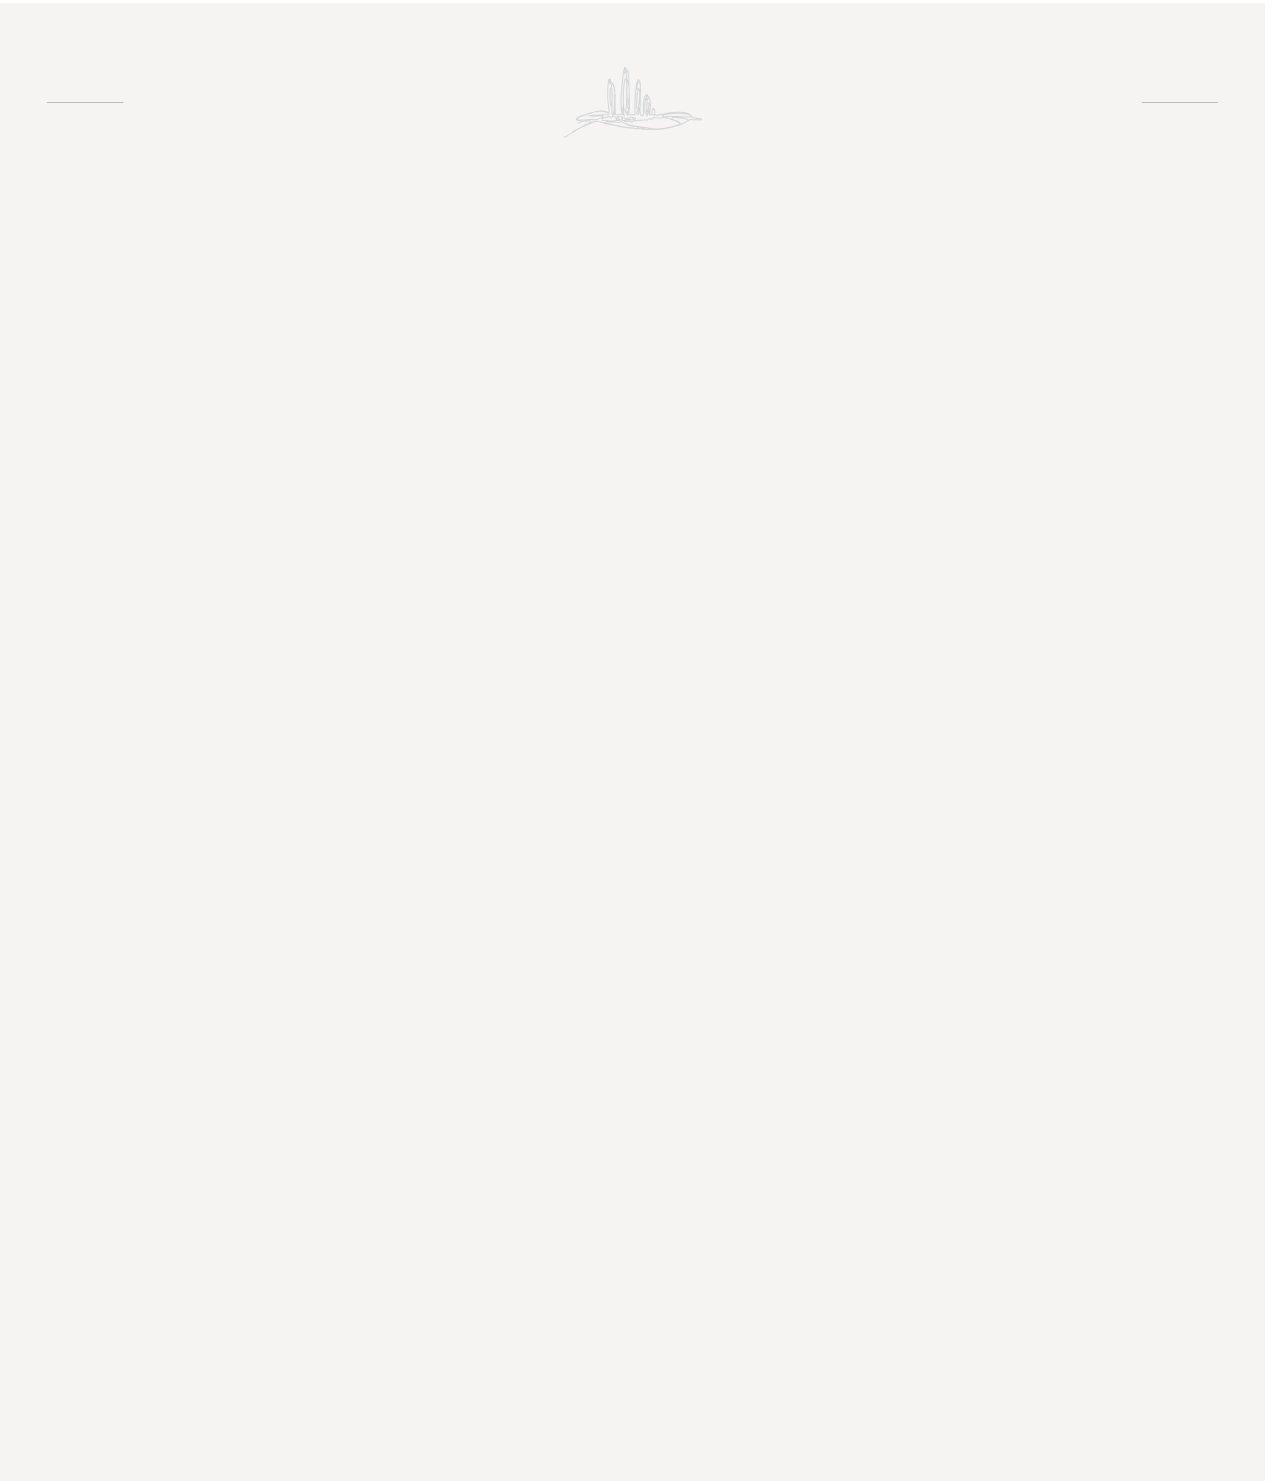
==== commit d76b2d71: "Synchronize footer separators and ease the compact wordmark reveal" ====
--- a/index.html
+++ b/index.html
@@ -2,7 +2,7 @@
 <link rel="icon" type="image/png" sizes="16x16" href="assets/favicon-16.png">
 <link rel="icon" type="image/png" sizes="32x32" href="assets/favicon-32.png">
 <link rel="icon" type="image/svg+xml" sizes="any" href="assets/favicon.svg">
-<link rel="stylesheet" href="layout.css?v=10"><link rel="stylesheet" href="motion.css?v=29"><script defer src="entrances.js?v=3"></script><script defer src="motion.js?v=62"></script><script defer src="booking.js?v=1"></script><script defer src="footer.js?v=4"></script><link rel="stylesheet" href="components.css?v=43"><link rel="stylesheet" href="responsive.css?v=64">
+<link rel="stylesheet" href="layout.css?v=10"><link rel="stylesheet" href="motion.css?v=29"><script defer src="entrances.js?v=3"></script><script defer src="motion.js?v=62"></script><script defer src="booking.js?v=1"></script><script defer src="footer.js?v=5"></script><link rel="stylesheet" href="components.css?v=44"><link rel="stylesheet" href="responsive.css?v=65">
 <link rel="stylesheet" href="navigation.css?v=8"><script defer src="page-scroll.js?v=36"></script><script defer src="navigation.js?v=41"></script><script defer src="bottles.js?v=17"></script><noscript><style>.mast-row>*,.opening :is(#n993,#n1010){opacity:1}.mast-rule{transform:none}.opening #n1051{--booking-entrance:1}</style></noscript></head><body><div data-name="Home-test" id="n985" class="layout0">
       <div class="navigation">
 <header class="masthead" aria-label="Mormoraia">
--- a/components.css
+++ b/components.css
@@ -356,9 +356,8 @@
 .footer-contact #ds11-3328 a {width:16px;height:16px}
 .footer-credit {text-align:right}
 .footer-credit b {font-weight:700}
-.footer-legal .footer-separator {opacity:var(--footer-upper-rule,1)}
-[data-footer-row] {opacity:var(--footer-row,1)}
-[data-footer-row]:focus-within {opacity:1}
+[data-footer-row],.footer-legal-items > .footer-separator {opacity:var(--footer-row,1)}
+[data-footer-row]:focus-within,.footer-legal-items > .footer-separator:has(+ [data-footer-row]:focus-within) {opacity:1}
 
 @media (prefers-reduced-motion:reduce) {
   .site-footer {padding-block:var(--footer-center)}
--- a/responsive.css
+++ b/responsive.css
@@ -557,6 +557,7 @@
 @media (720px < width <= 1024px) {
   #n1020 {flex-direction:row;align-items:flex-start}
   #n1020 > #ds11-3262 {width:167px}
+  .site-footer {--footer-travel:clamp(430px,86svh,975px)}
 }
 @media (max-width:1280px) and (width > 1024px) {
   .footer-address,.footer-legal-items {flex-wrap:wrap}
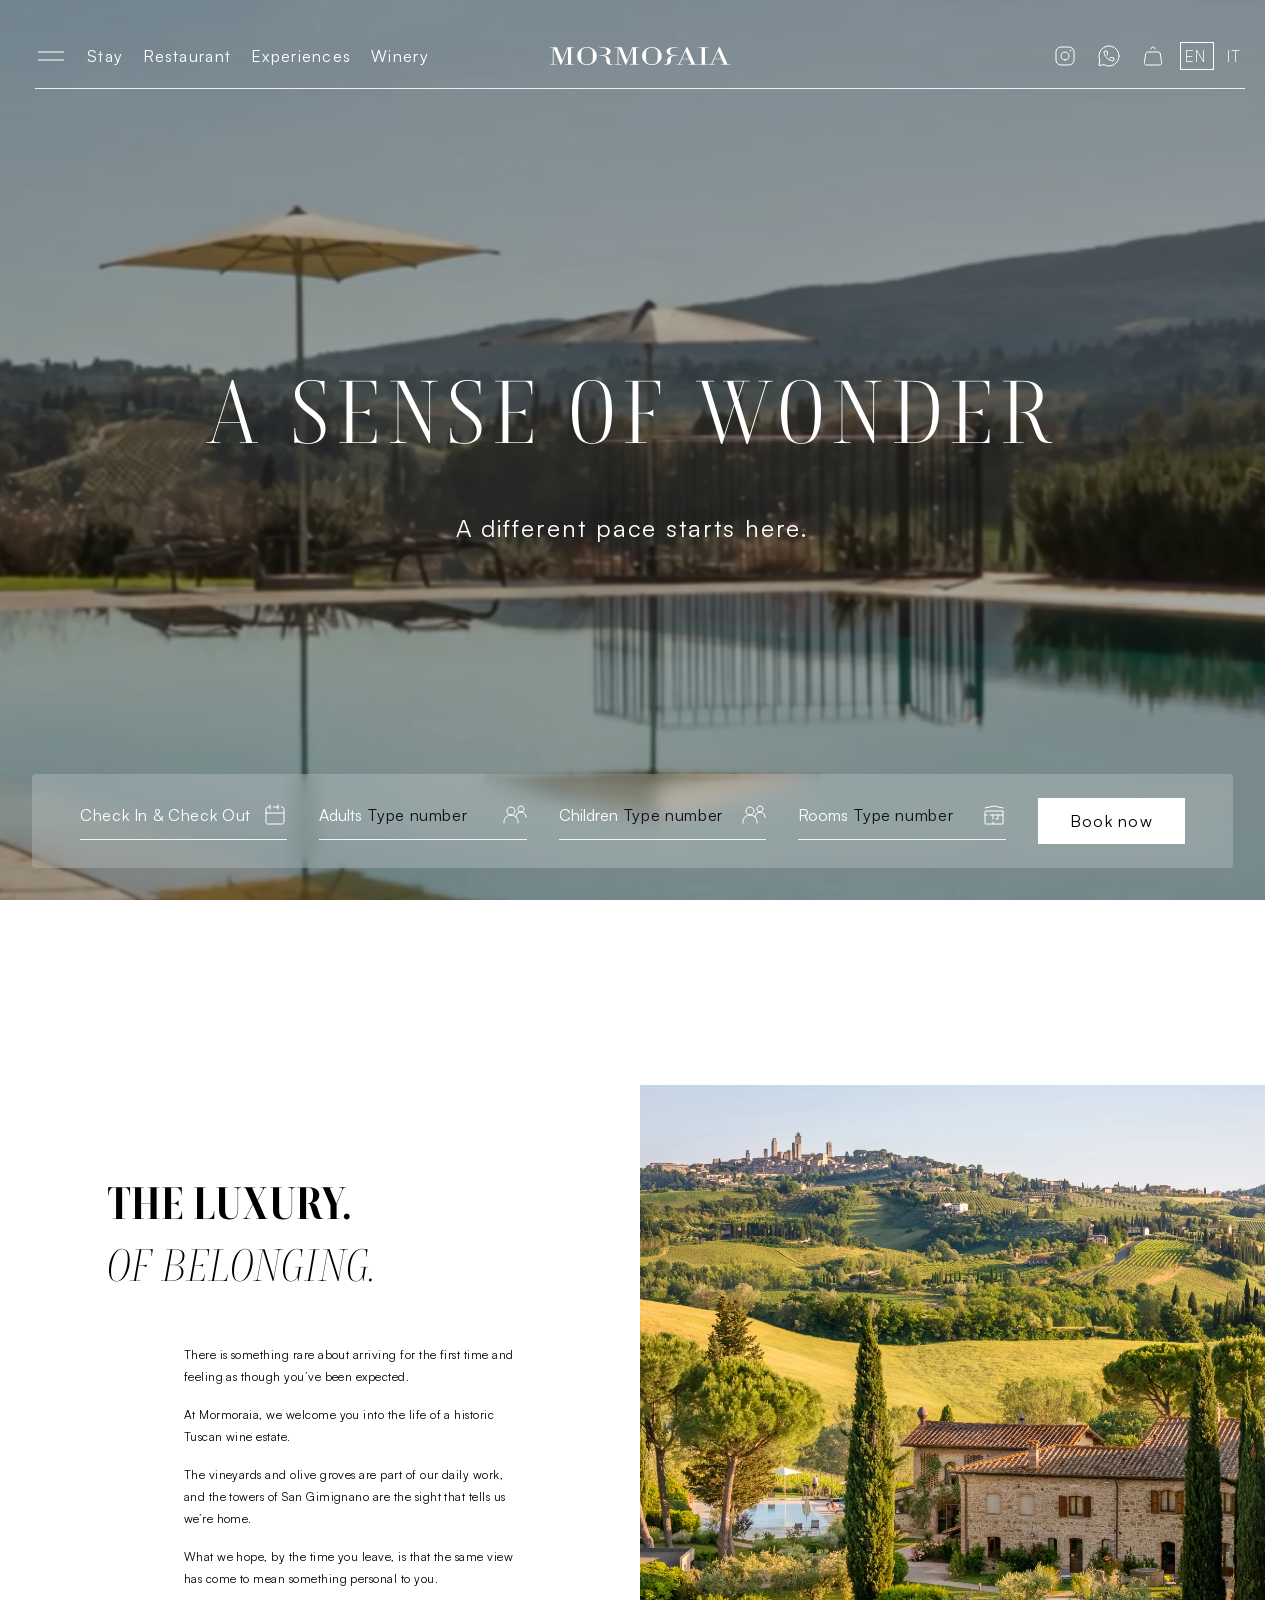
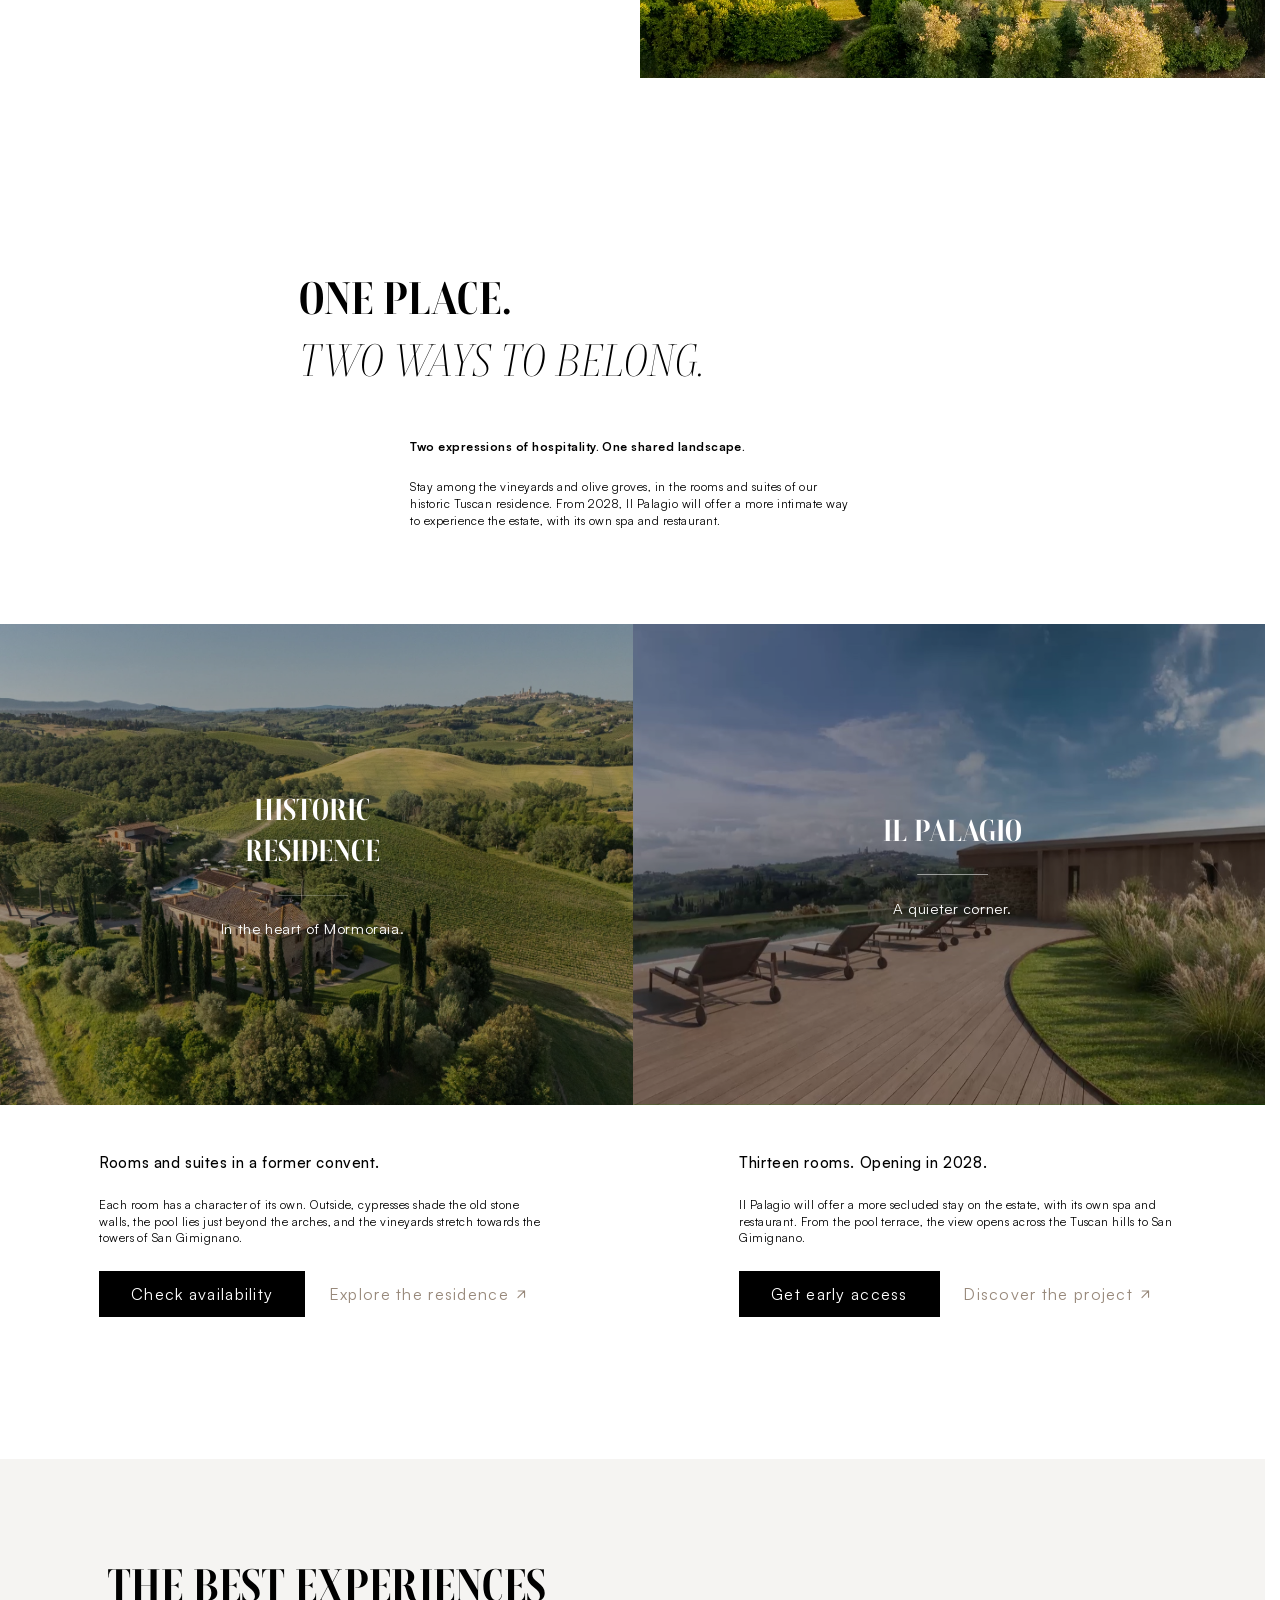
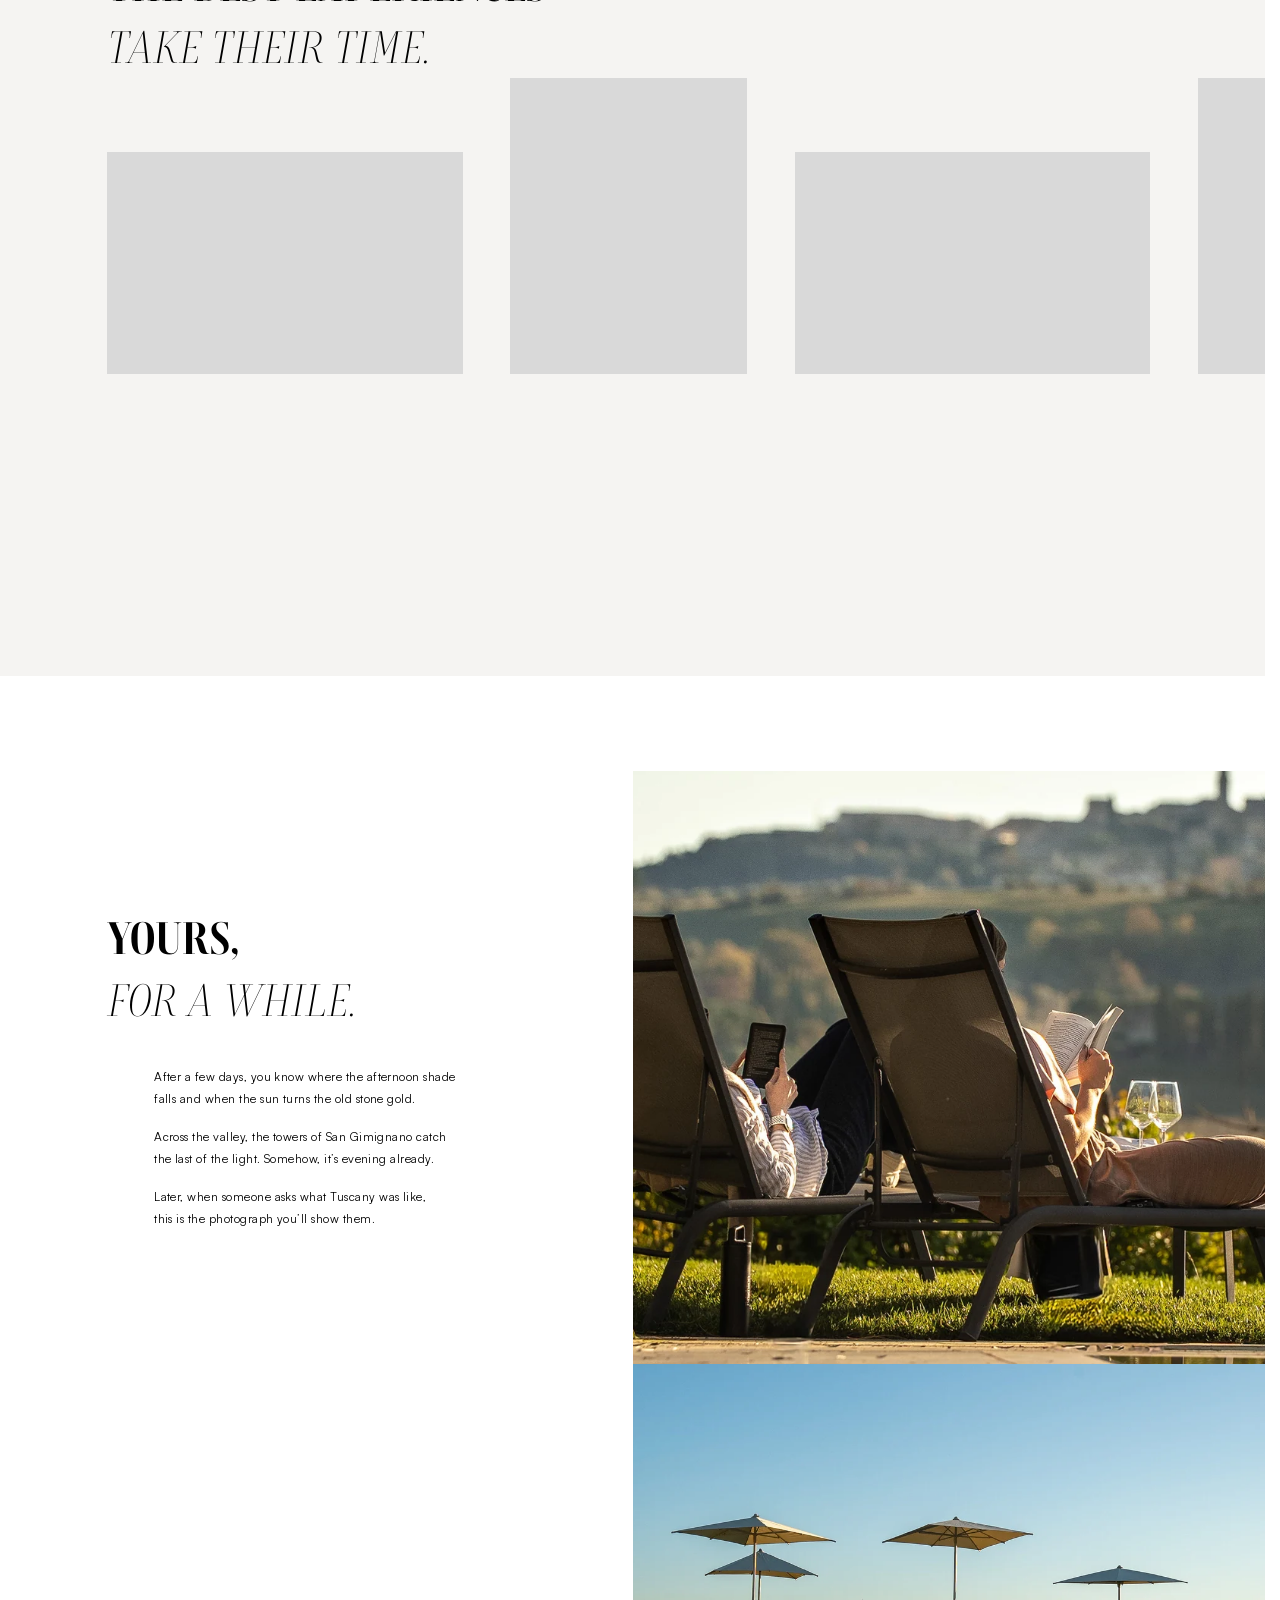
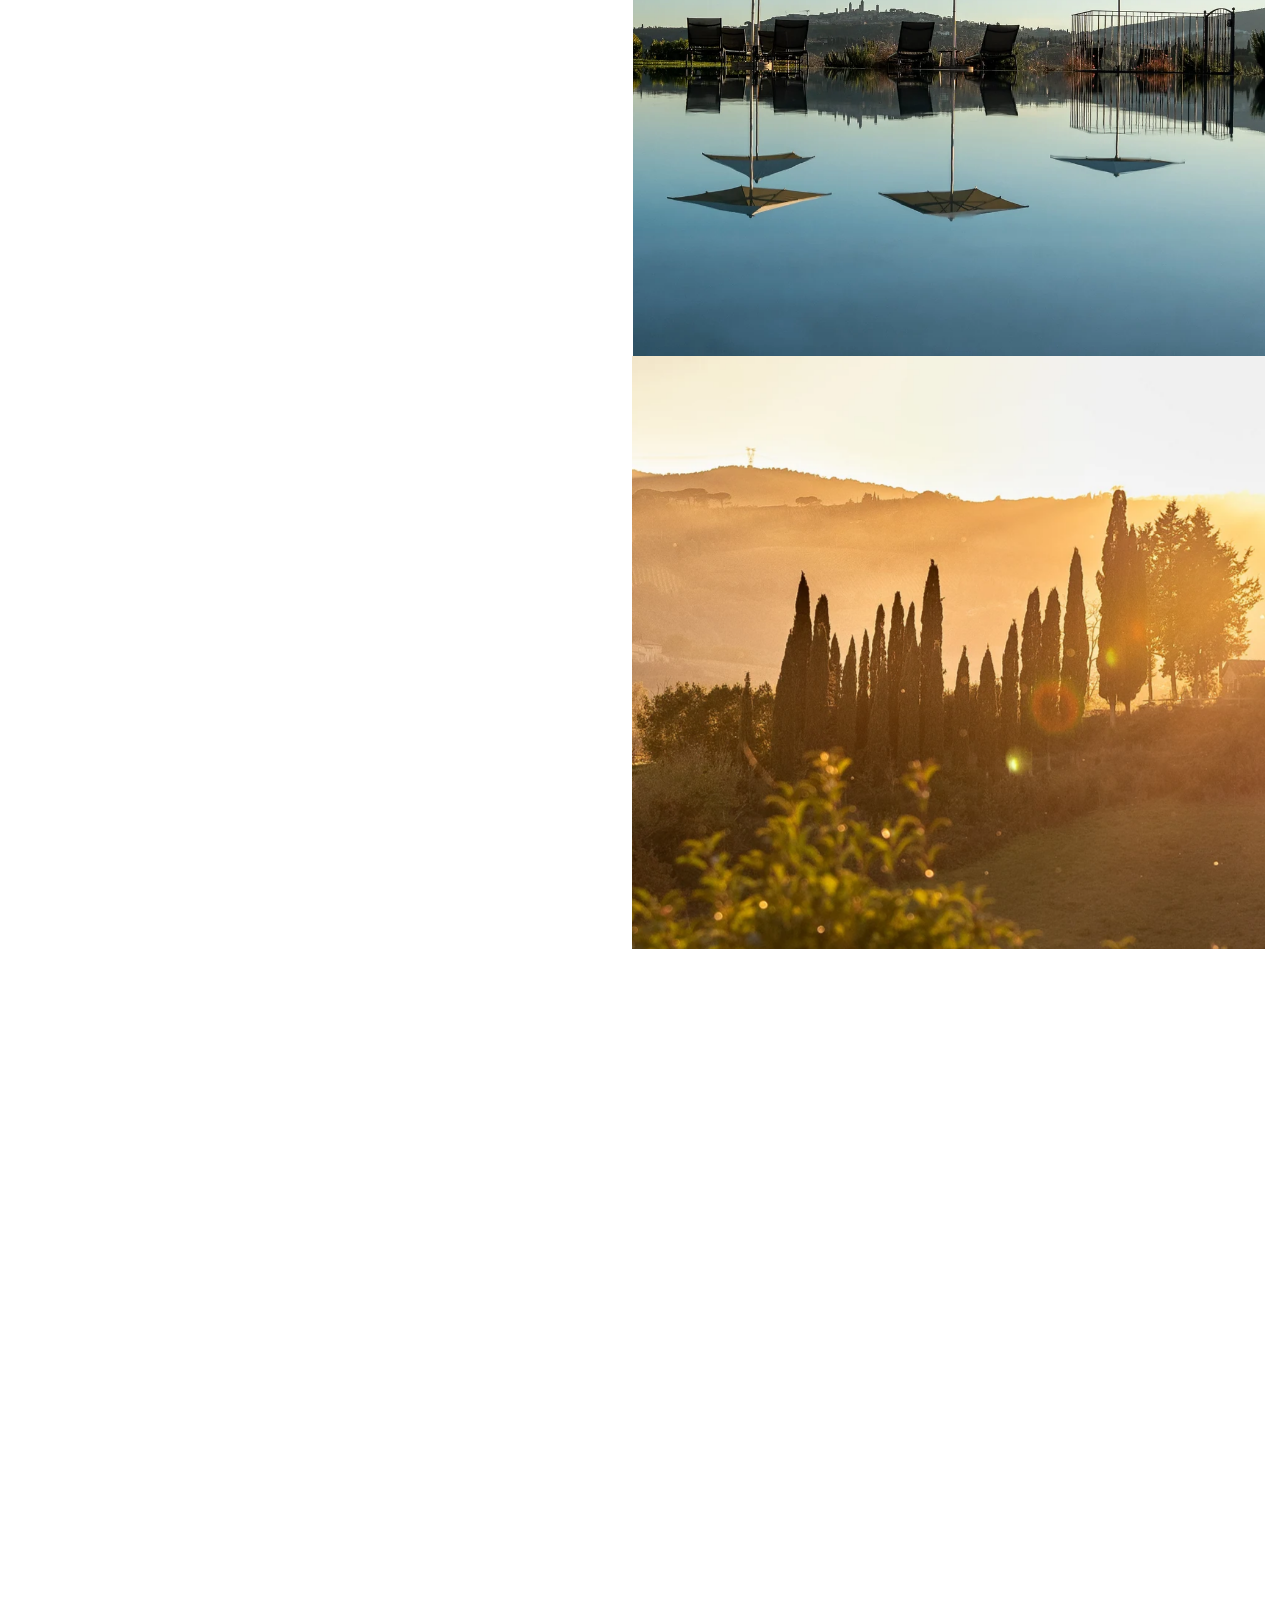
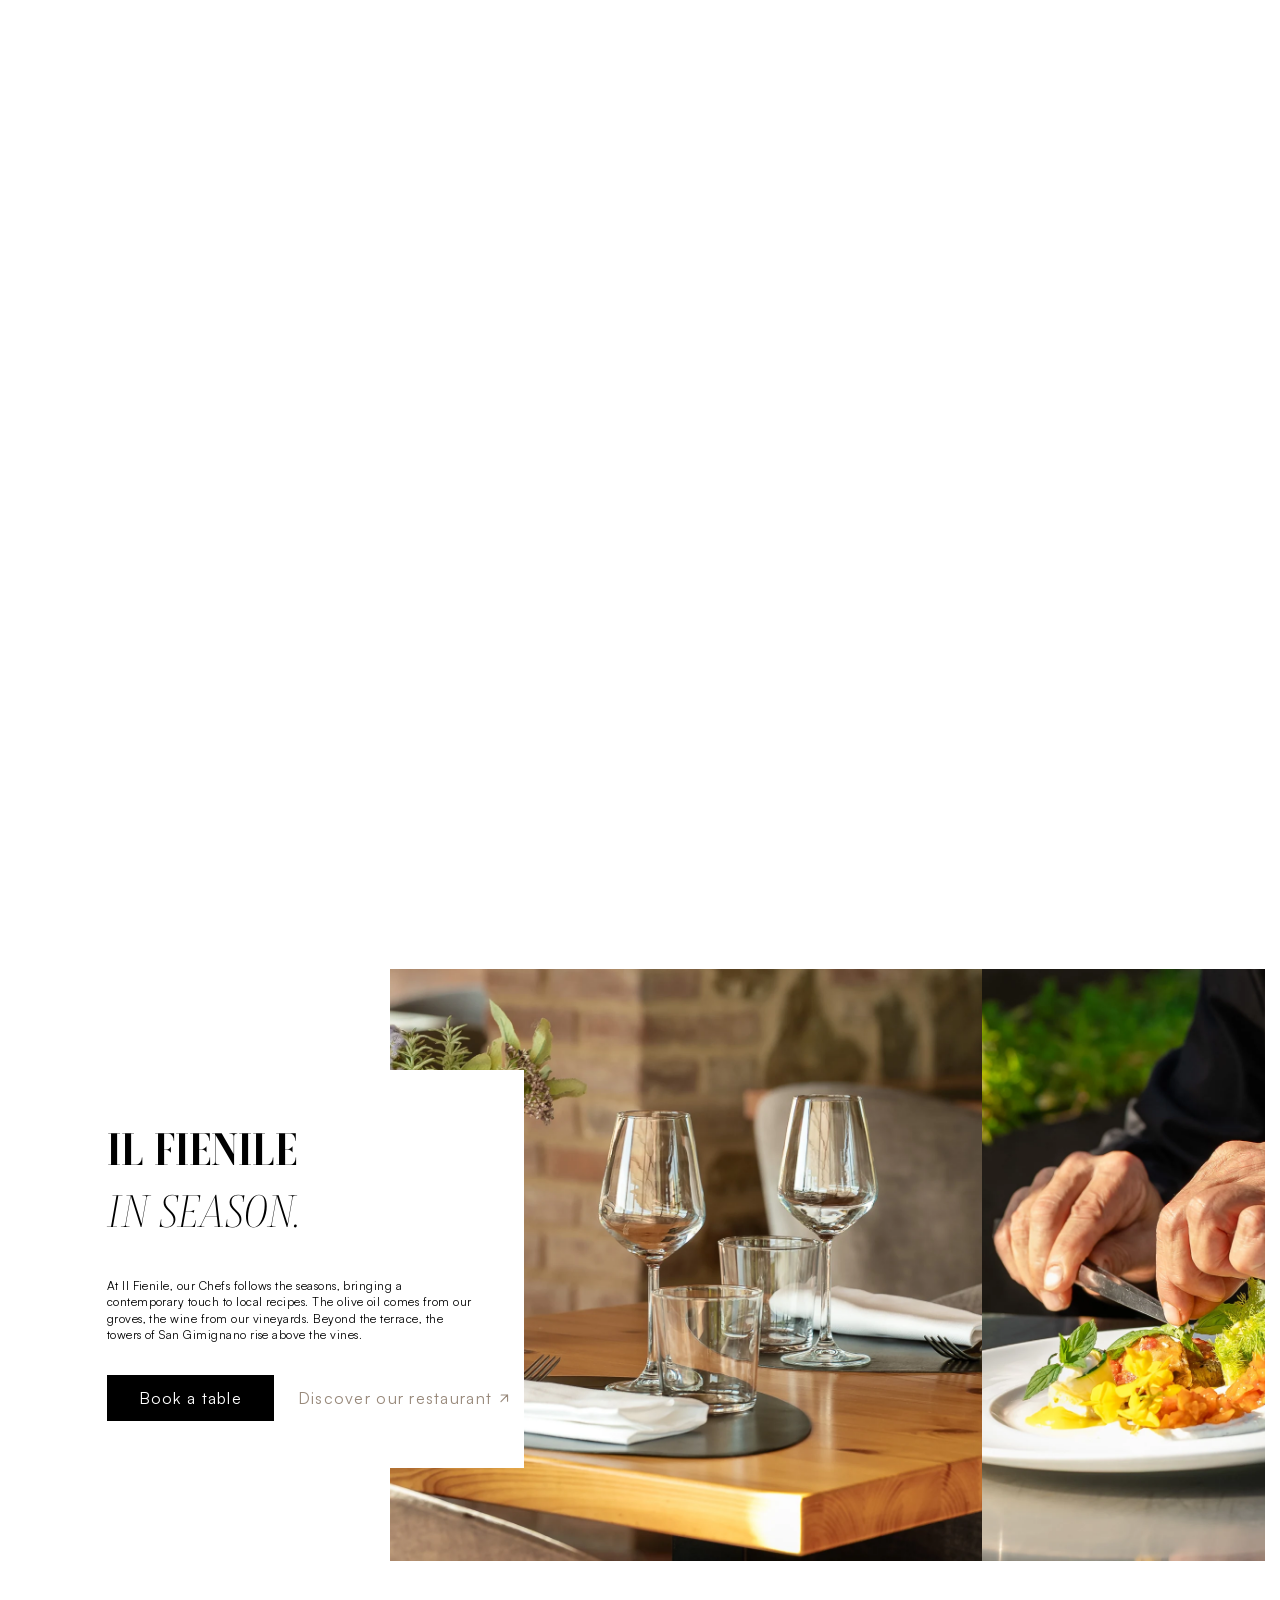
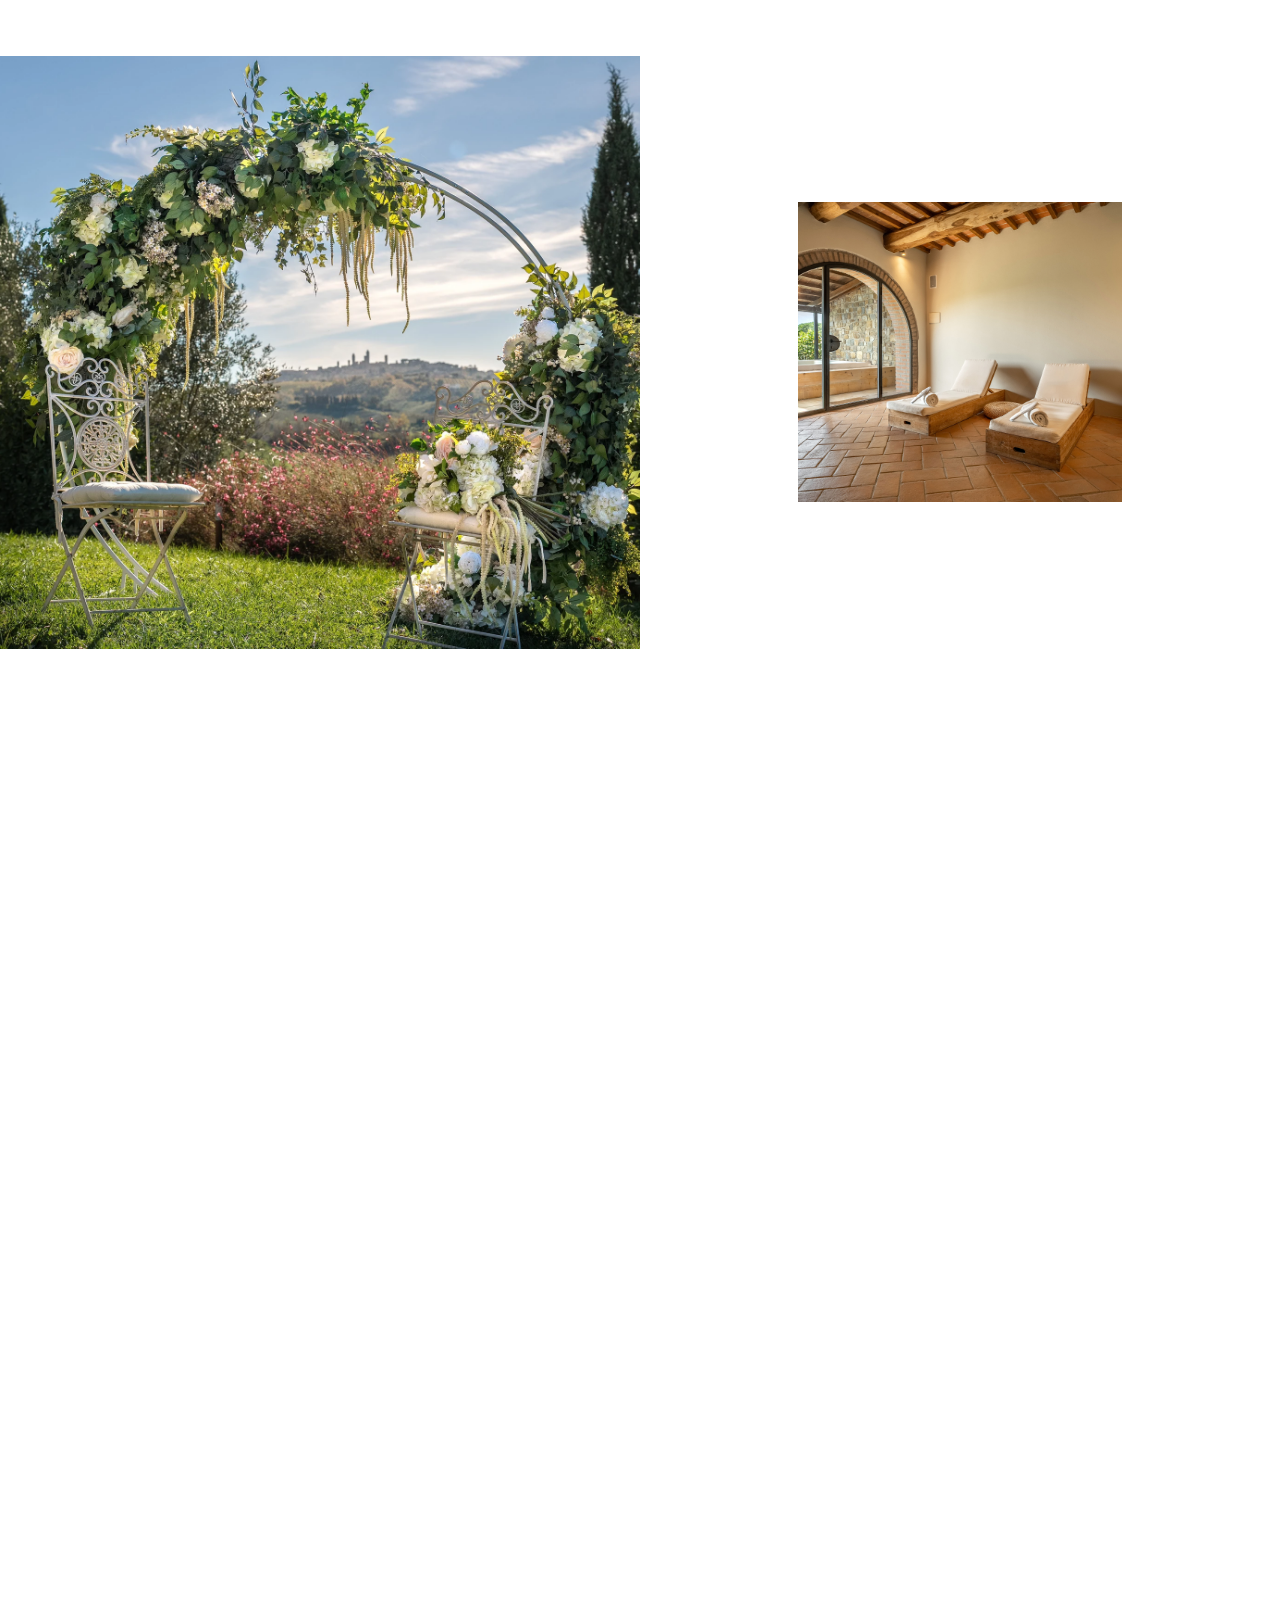
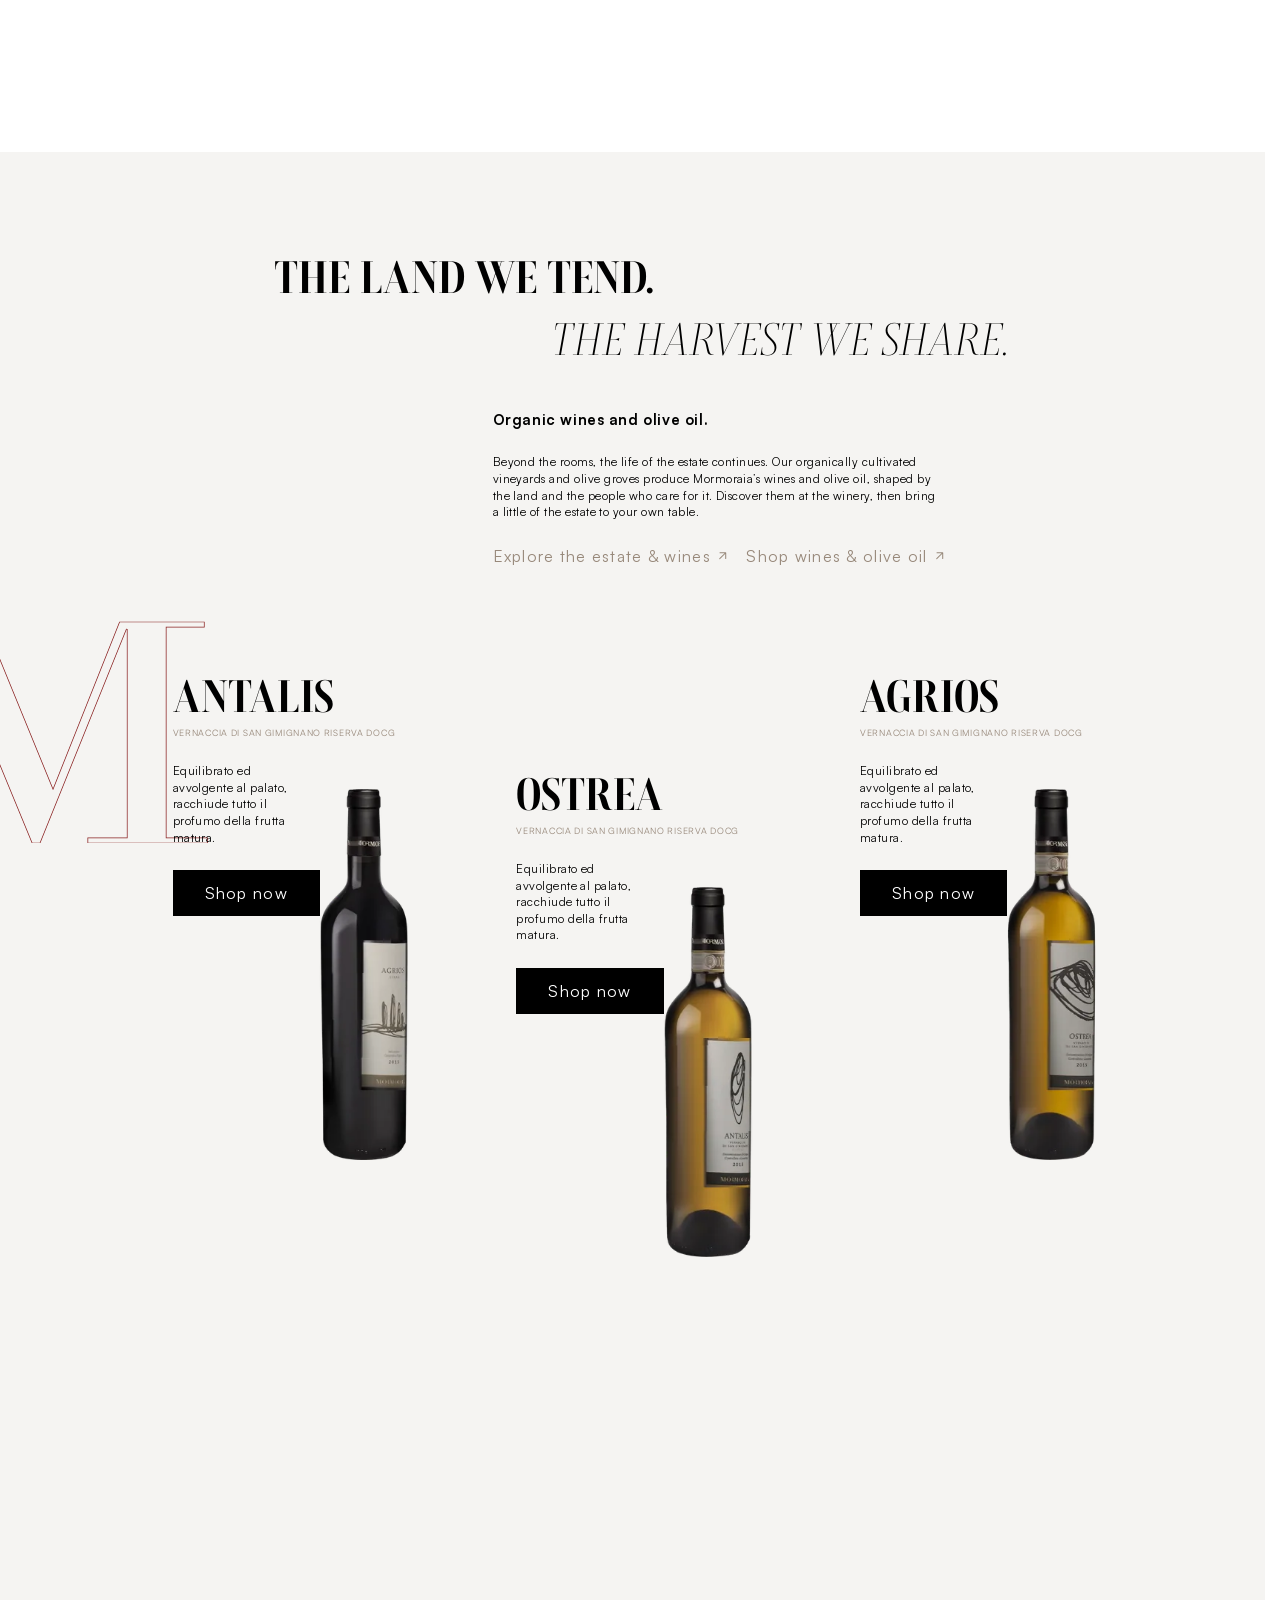
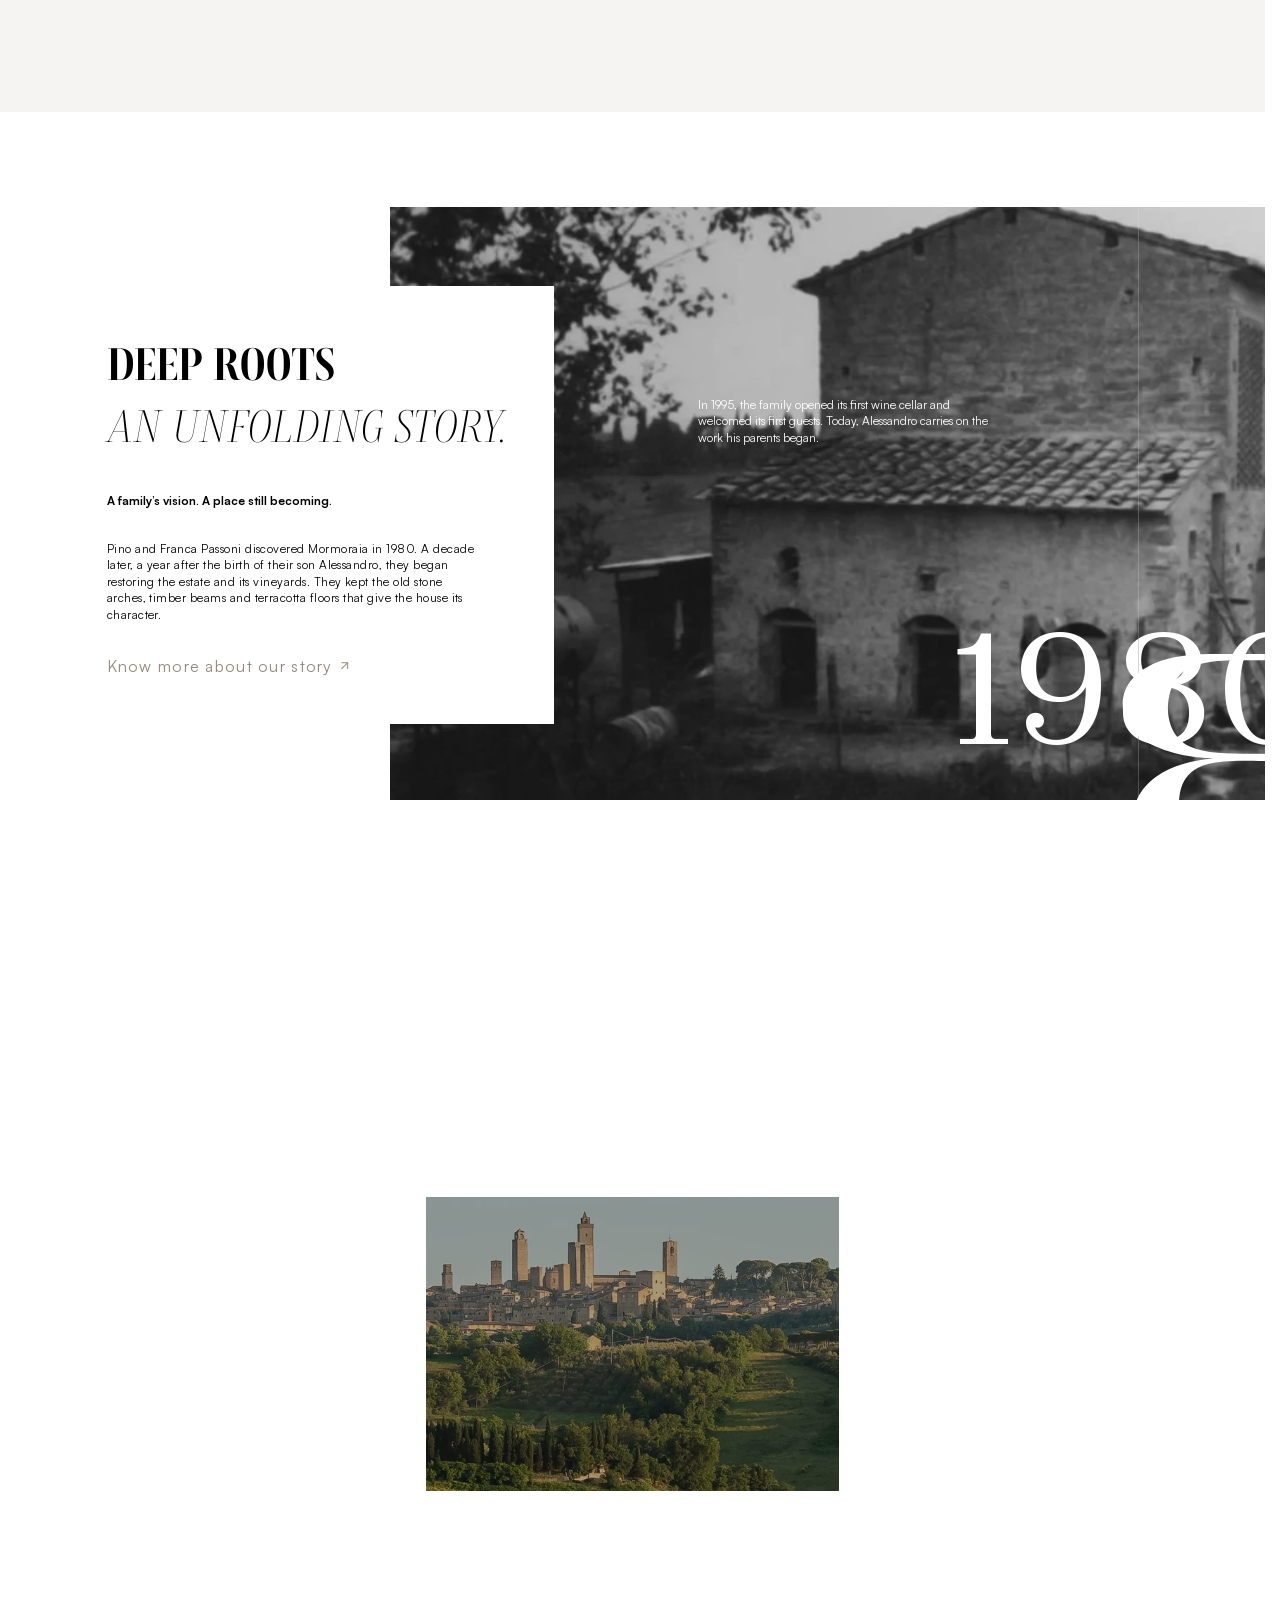
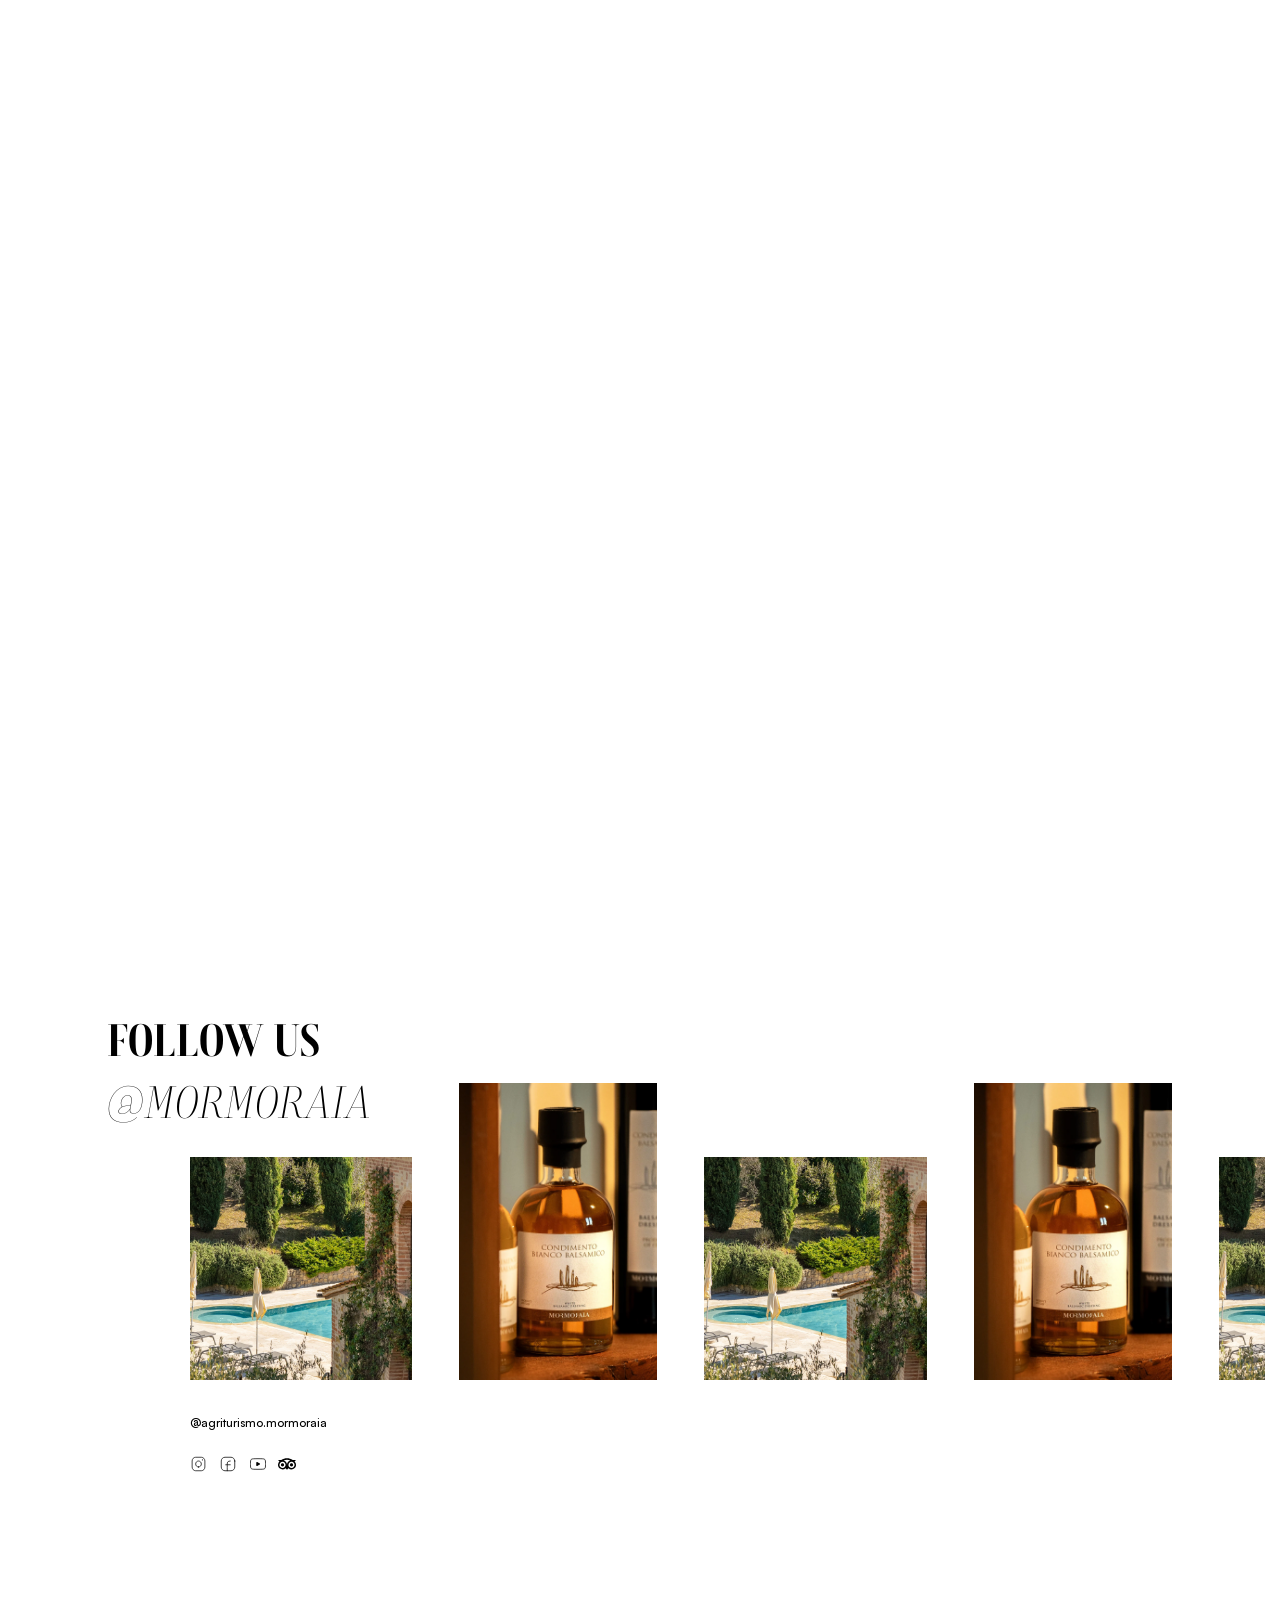
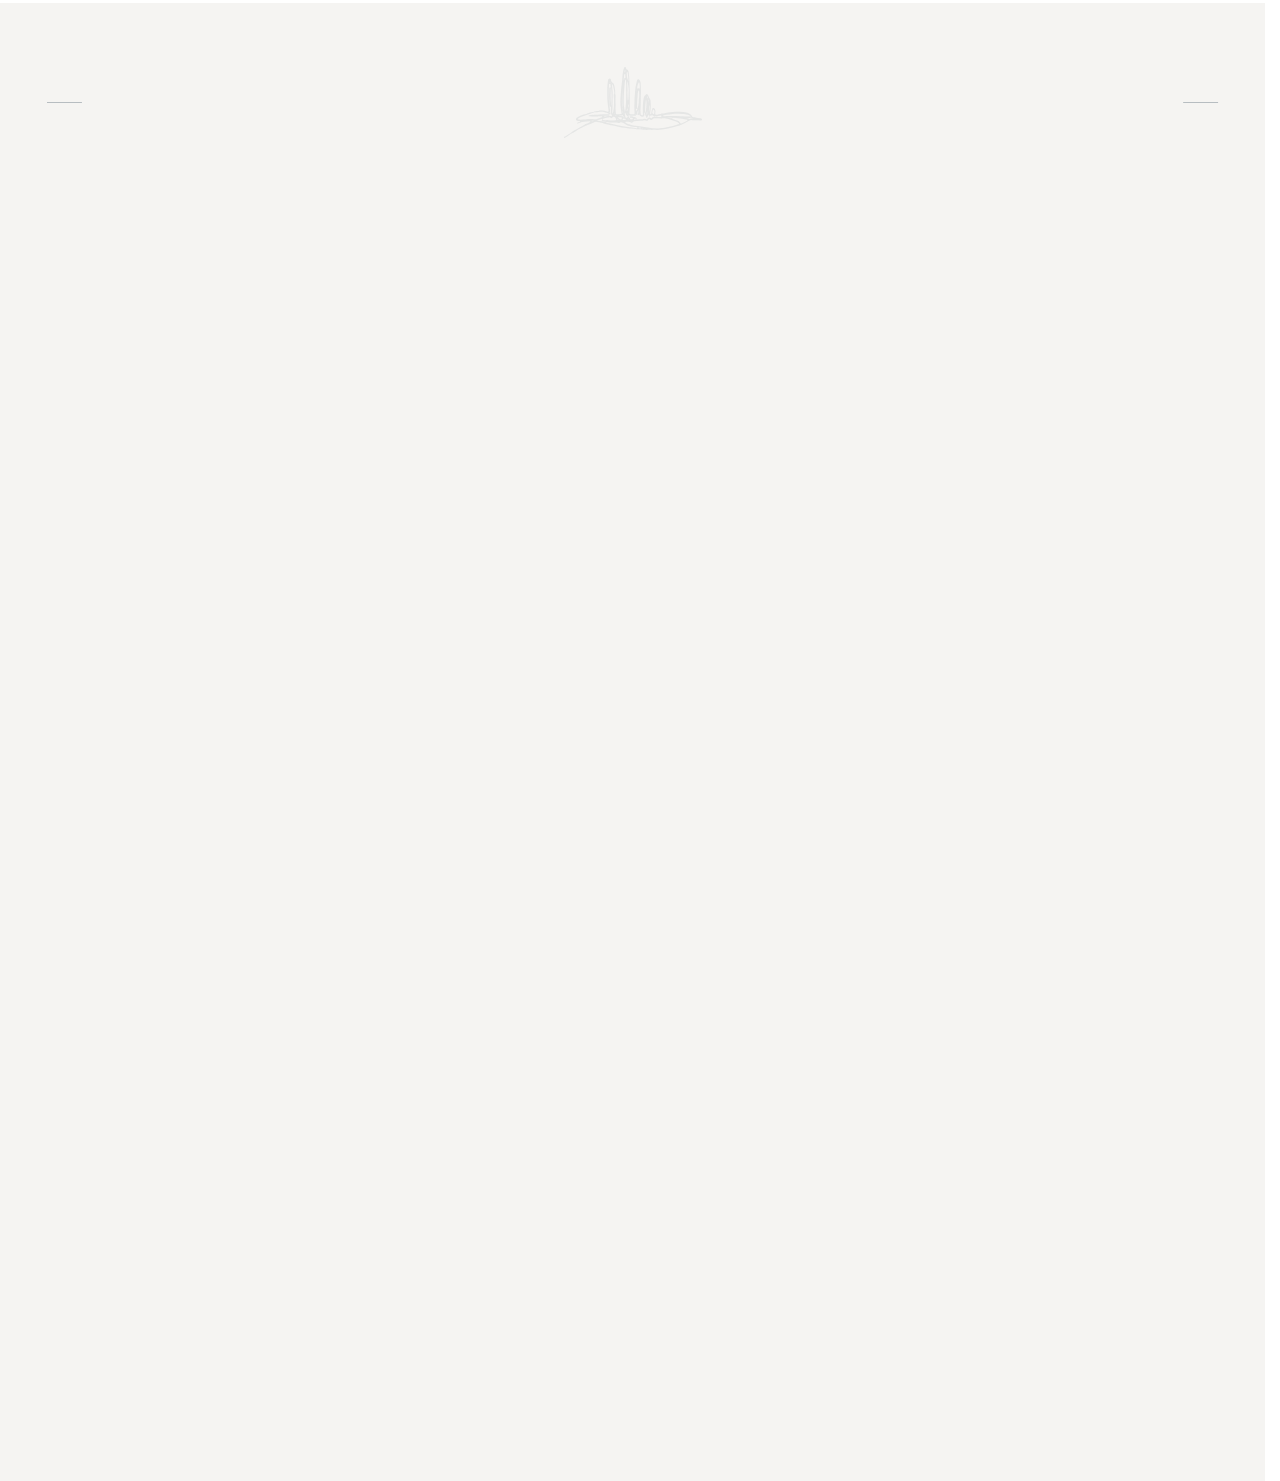
==== commit dfe8951f: "Remove touch highlights and slow Palagio room entrances" ====
--- a/index.html
+++ b/index.html
@@ -2,7 +2,7 @@
 <link rel="icon" type="image/png" sizes="16x16" href="assets/favicon-16.png">
 <link rel="icon" type="image/png" sizes="32x32" href="assets/favicon-32.png">
 <link rel="icon" type="image/svg+xml" sizes="any" href="assets/favicon.svg">
-<link rel="stylesheet" href="layout.css?v=10"><link rel="stylesheet" href="motion.css?v=29"><script defer src="entrances.js?v=3"></script><script defer src="motion.js?v=62"></script><script defer src="booking.js?v=1"></script><script defer src="footer.js?v=5"></script><link rel="stylesheet" href="components.css?v=44"><link rel="stylesheet" href="responsive.css?v=65">
+<link rel="stylesheet" href="layout.css?v=10"><link rel="stylesheet" href="motion.css?v=29"><script defer src="entrances.js?v=3"></script><script defer src="motion.js?v=62"></script><script defer src="booking.js?v=1"></script><script defer src="footer.js?v=5"></script><link rel="stylesheet" href="components.css?v=45"><link rel="stylesheet" href="responsive.css?v=65">
 <link rel="stylesheet" href="navigation.css?v=8"><script defer src="page-scroll.js?v=36"></script><script defer src="navigation.js?v=41"></script><script defer src="bottles.js?v=17"></script><noscript><style>.mast-row>*,.opening :is(#n993,#n1010){opacity:1}.mast-rule{transform:none}.opening #n1051{--booking-entrance:1}</style></noscript></head><body><div data-name="Home-test" id="n985" class="layout0">
       <div class="navigation">
 <header class="masthead" aria-label="Mormoraia">
--- a/components.css
+++ b/components.css
@@ -2,6 +2,9 @@
 @font-face{font-family:Zodiak;src:url(assets/Zodiak-Variable.ttf) format("truetype");font-weight:100 900;font-display:swap}
 @font-face{font-family:Boska;src:url(assets/Boska-BoldItalic.otf) format("opentype");font-weight:700;font-style:italic;font-display:swap}
 :root{--silk:cubic-bezier(.45,.03,.18,1);--ink:#43505b;--stone:#98897b;--chalk:#f5f4f2;scrollbar-gutter:stable}
+@media (max-width:720px), (any-pointer:coarse) {
+  :root{-webkit-tap-highlight-color:transparent}
+}
 .menu-open{overflow:hidden}
 .masthead,.estate-menu{position:fixed;inset:0 0 auto;color:white;font-family:Satoshi,sans-serif}
 .masthead{z-index:52;padding:clamp(20px,2.78vw,48px) clamp(18px,3.7vw,64px) 0;transition:transform .82s var(--silk),background-color .65s var(--ease),color .6s var(--ease);background:transparent;backdrop-filter:none;-webkit-backdrop-filter:none}
@@ -38,9 +41,11 @@
 .page-entered .mast-row>.mast-logo{animation:hero-fade var(--hero-header-duration) var(--silk) both}
 .page-entered .mast-rule{animation:hero-line var(--hero-header-duration) var(--silk) both}
 .ds-button,.ds-text-link{width:max-content;max-width:100%;transition:background-color .42s var(--ease),border-color .42s,color .42s}
-.ds-button[data-name="Button primary dark"]:hover{background:var(--ink)}
-.ds-button[data-name="Button primary light"]:hover{background:#e3e3e3}
-.ds-button[data-name="Button secondary light"]:hover{border-color:var(--ink)}
+@media (width > 720px) and (hover:hover) and (pointer:fine) {
+  .ds-button[data-name="Button primary dark"]:hover{background:var(--ink)}
+  .ds-button[data-name="Button primary light"]:hover{background:#e3e3e3}
+  .ds-button[data-name="Button secondary light"]:hover{border-color:var(--ink)}
+}
 .ds-button:focus-visible{outline:1.5px solid currentColor;outline-offset:3px}
 .ds-button[data-name="Button primary dark"]:focus-visible{outline-color:black}
 .ds-text-link{color:var(--stone)}
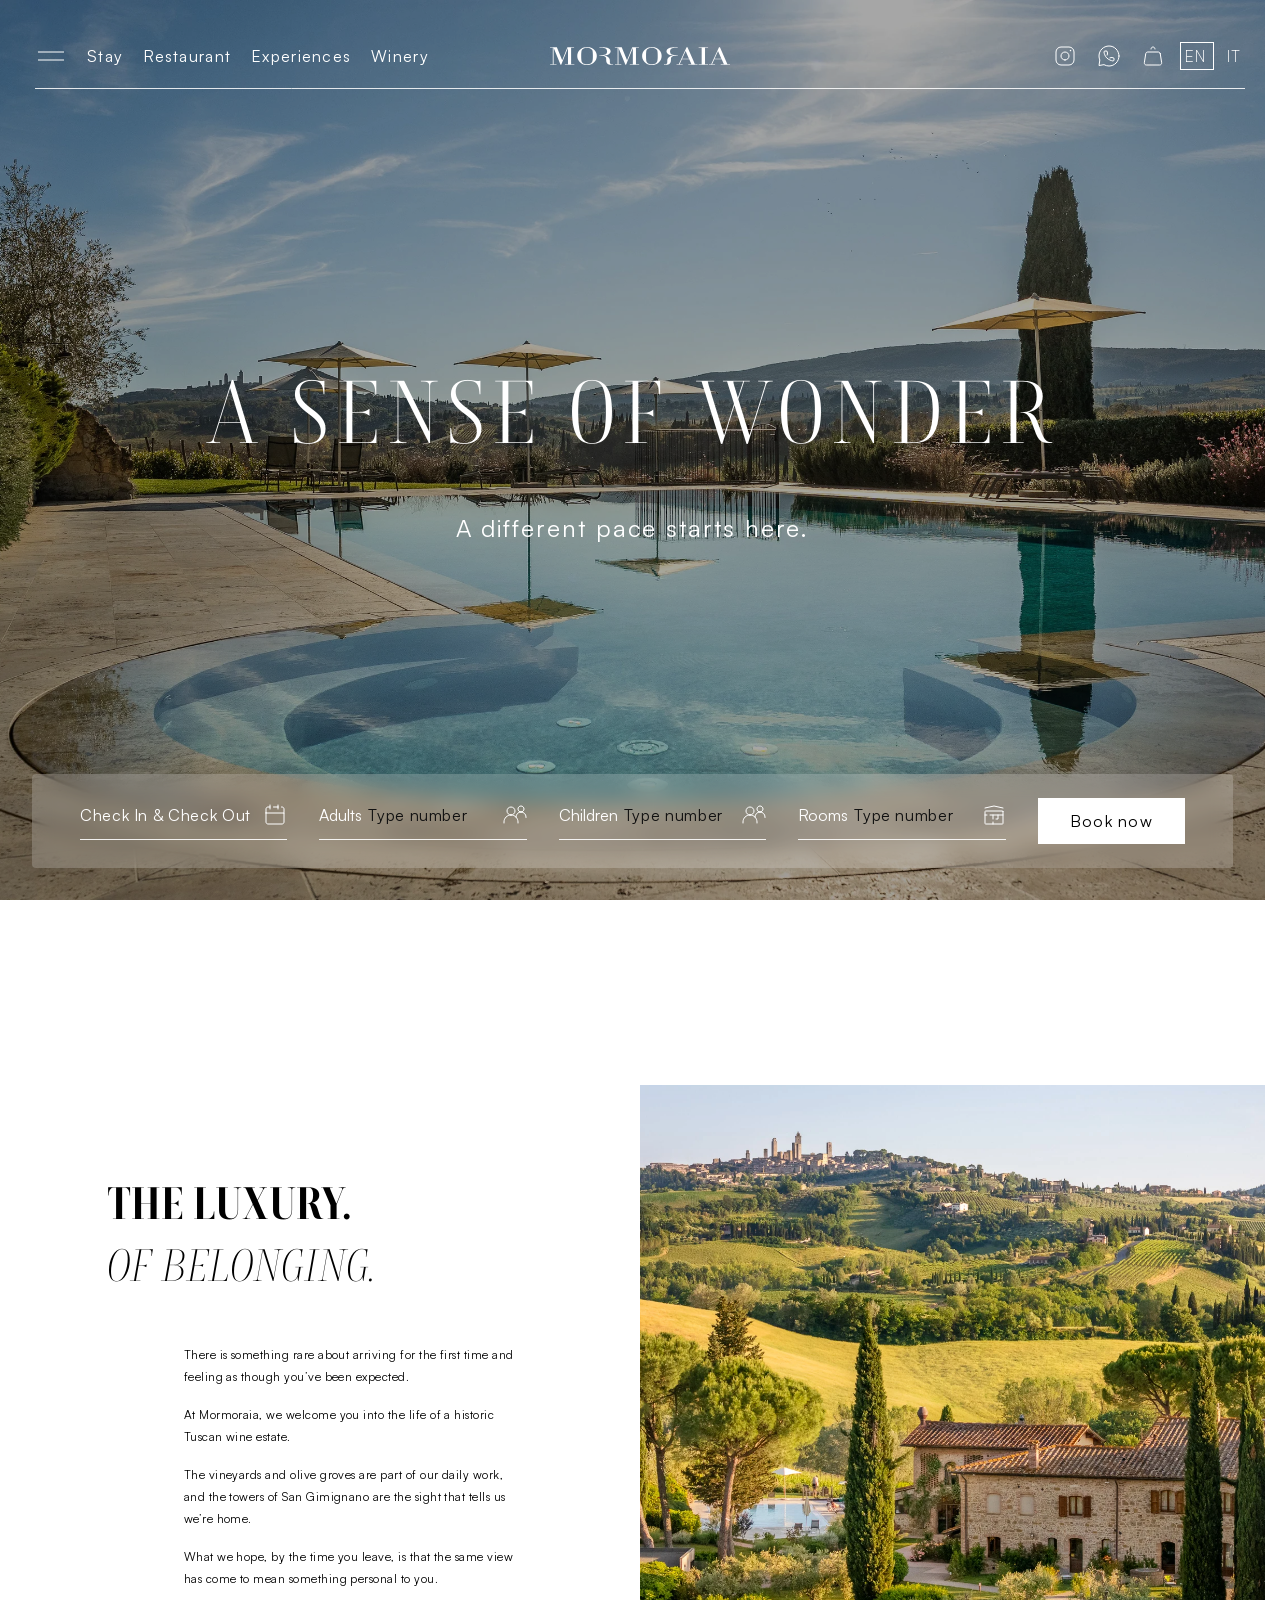
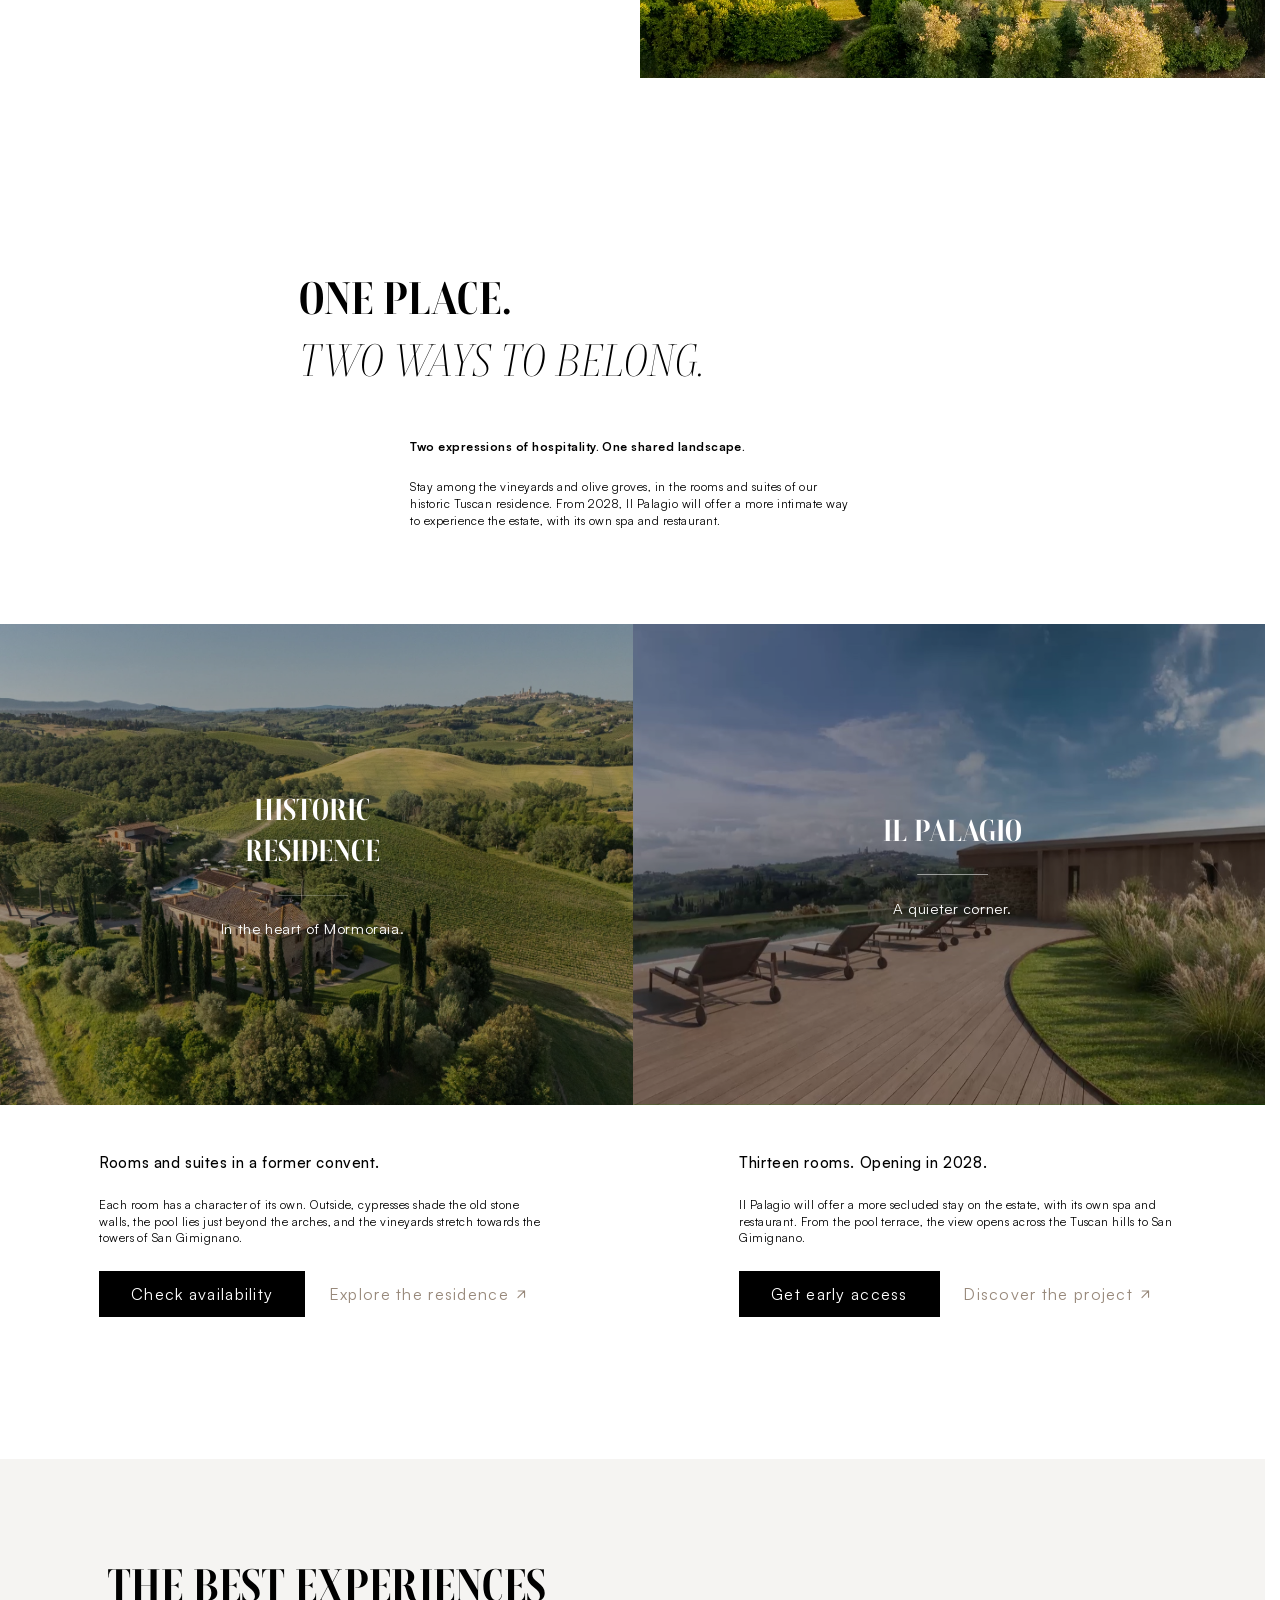
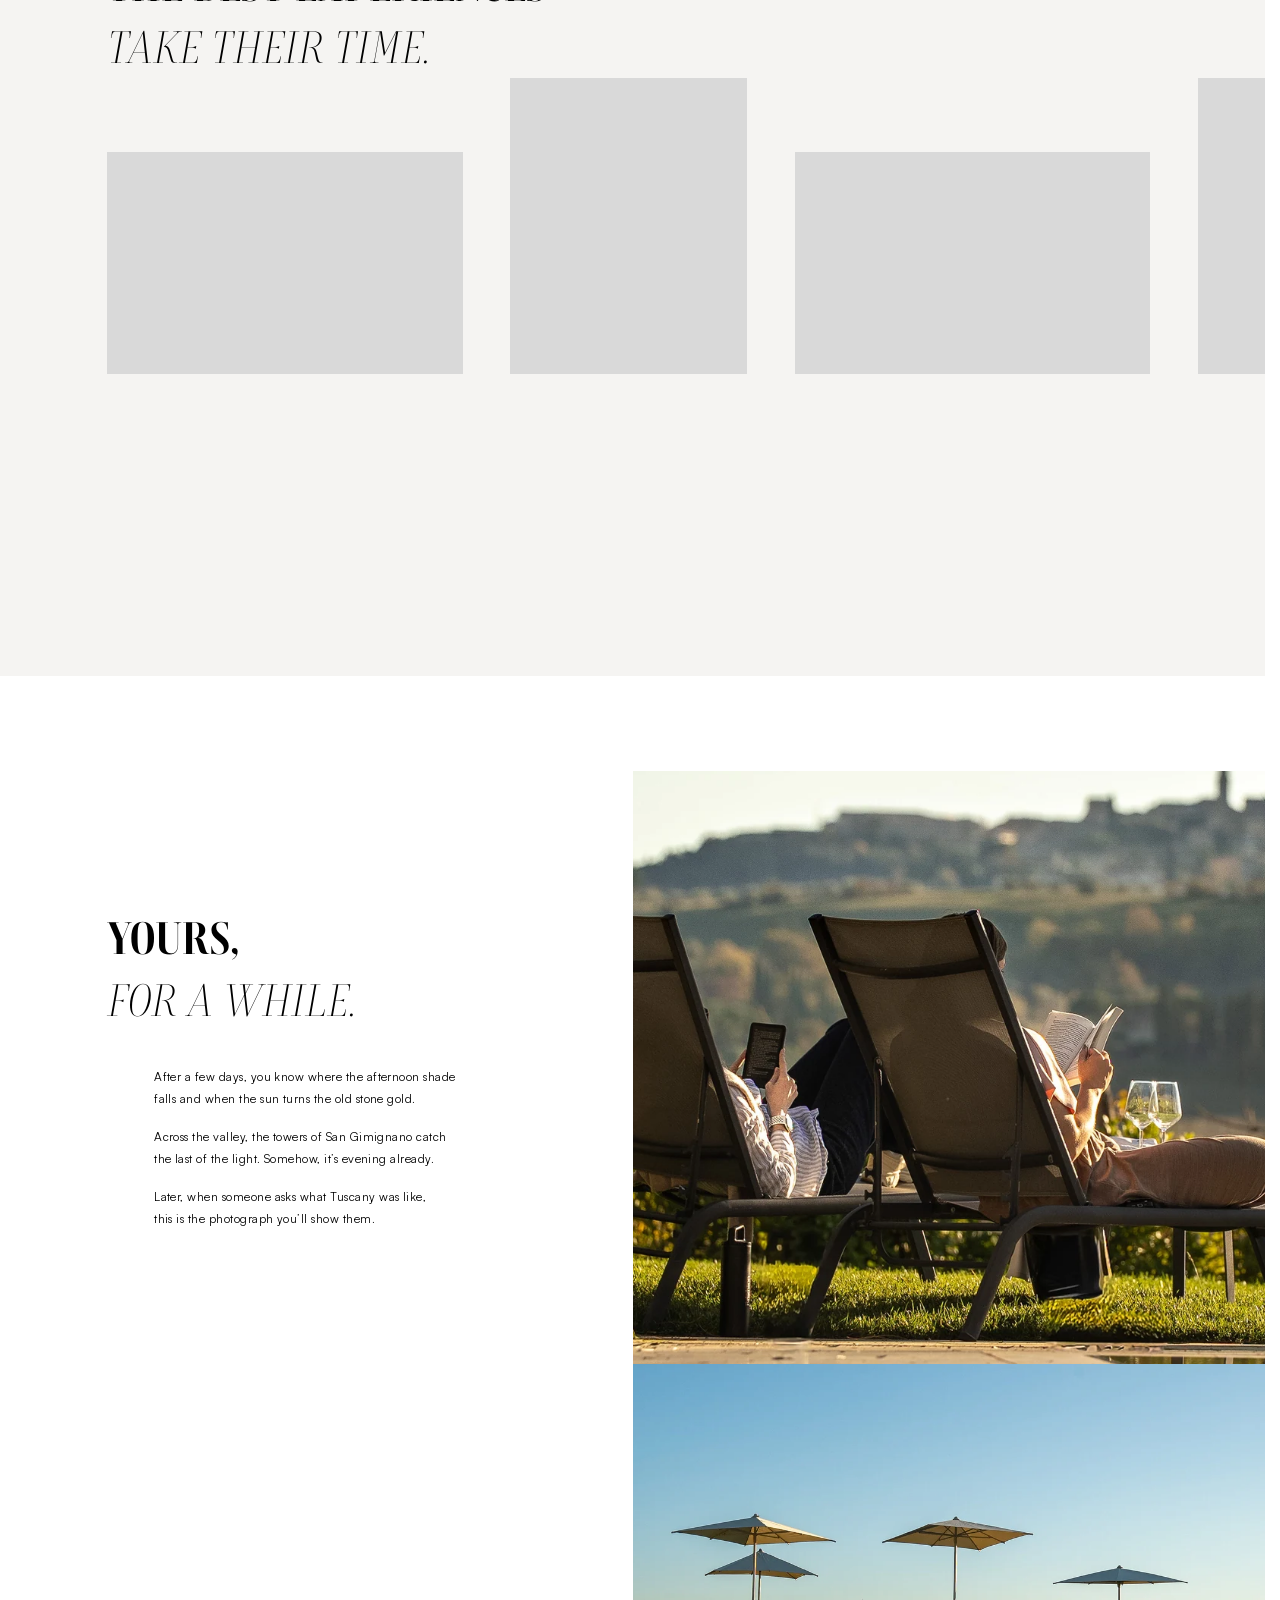
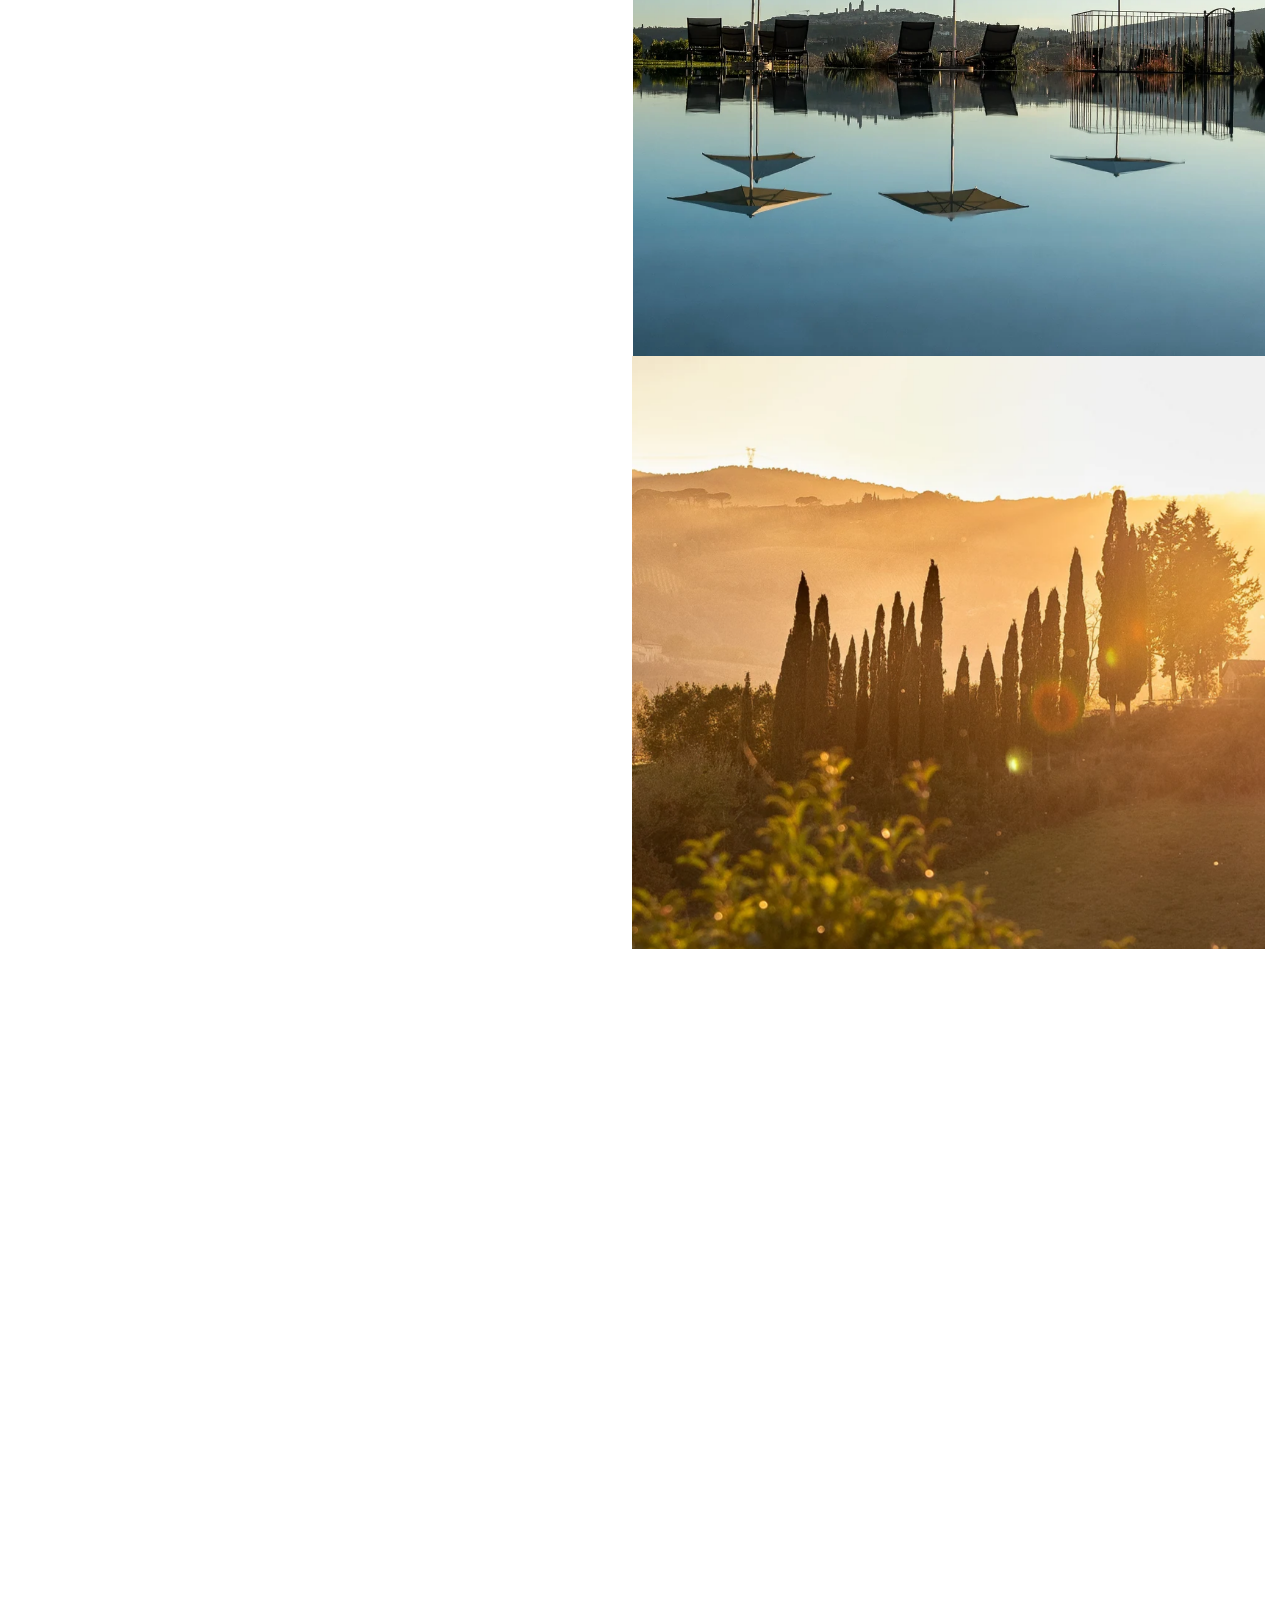
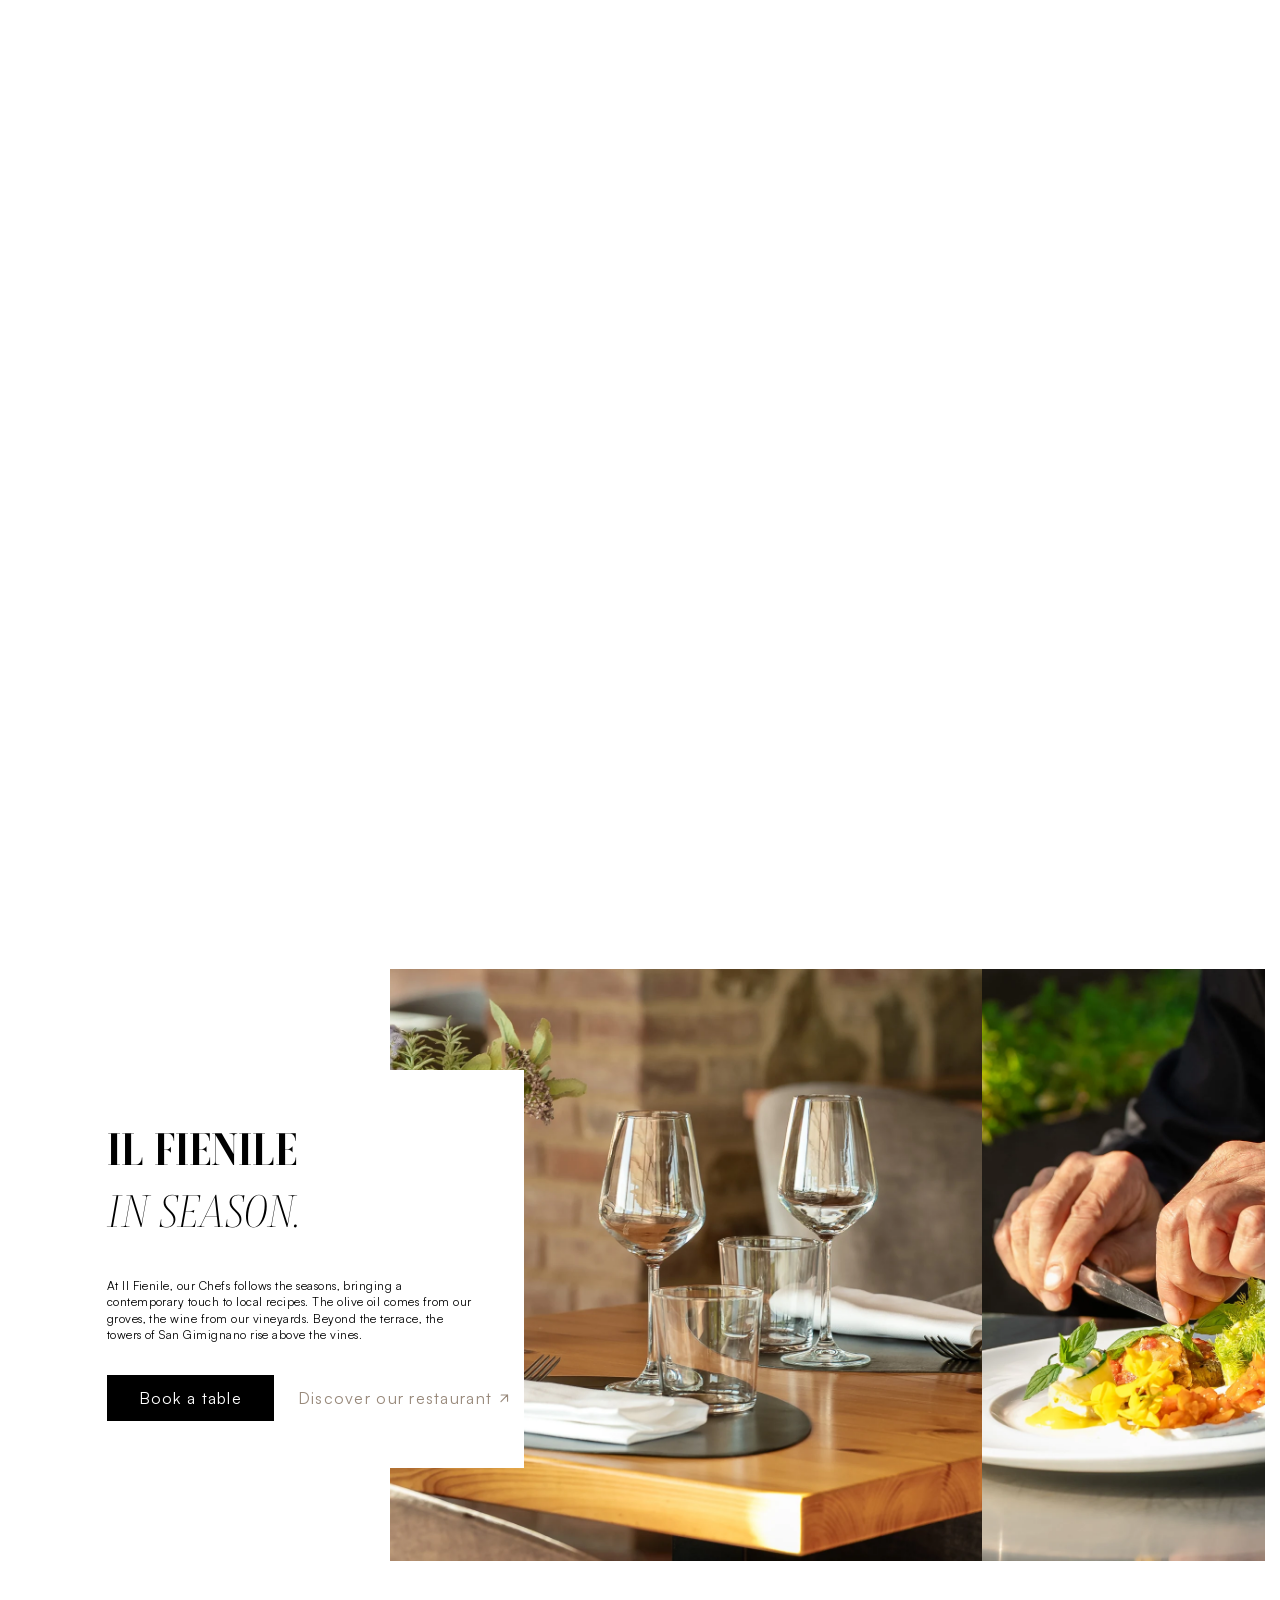
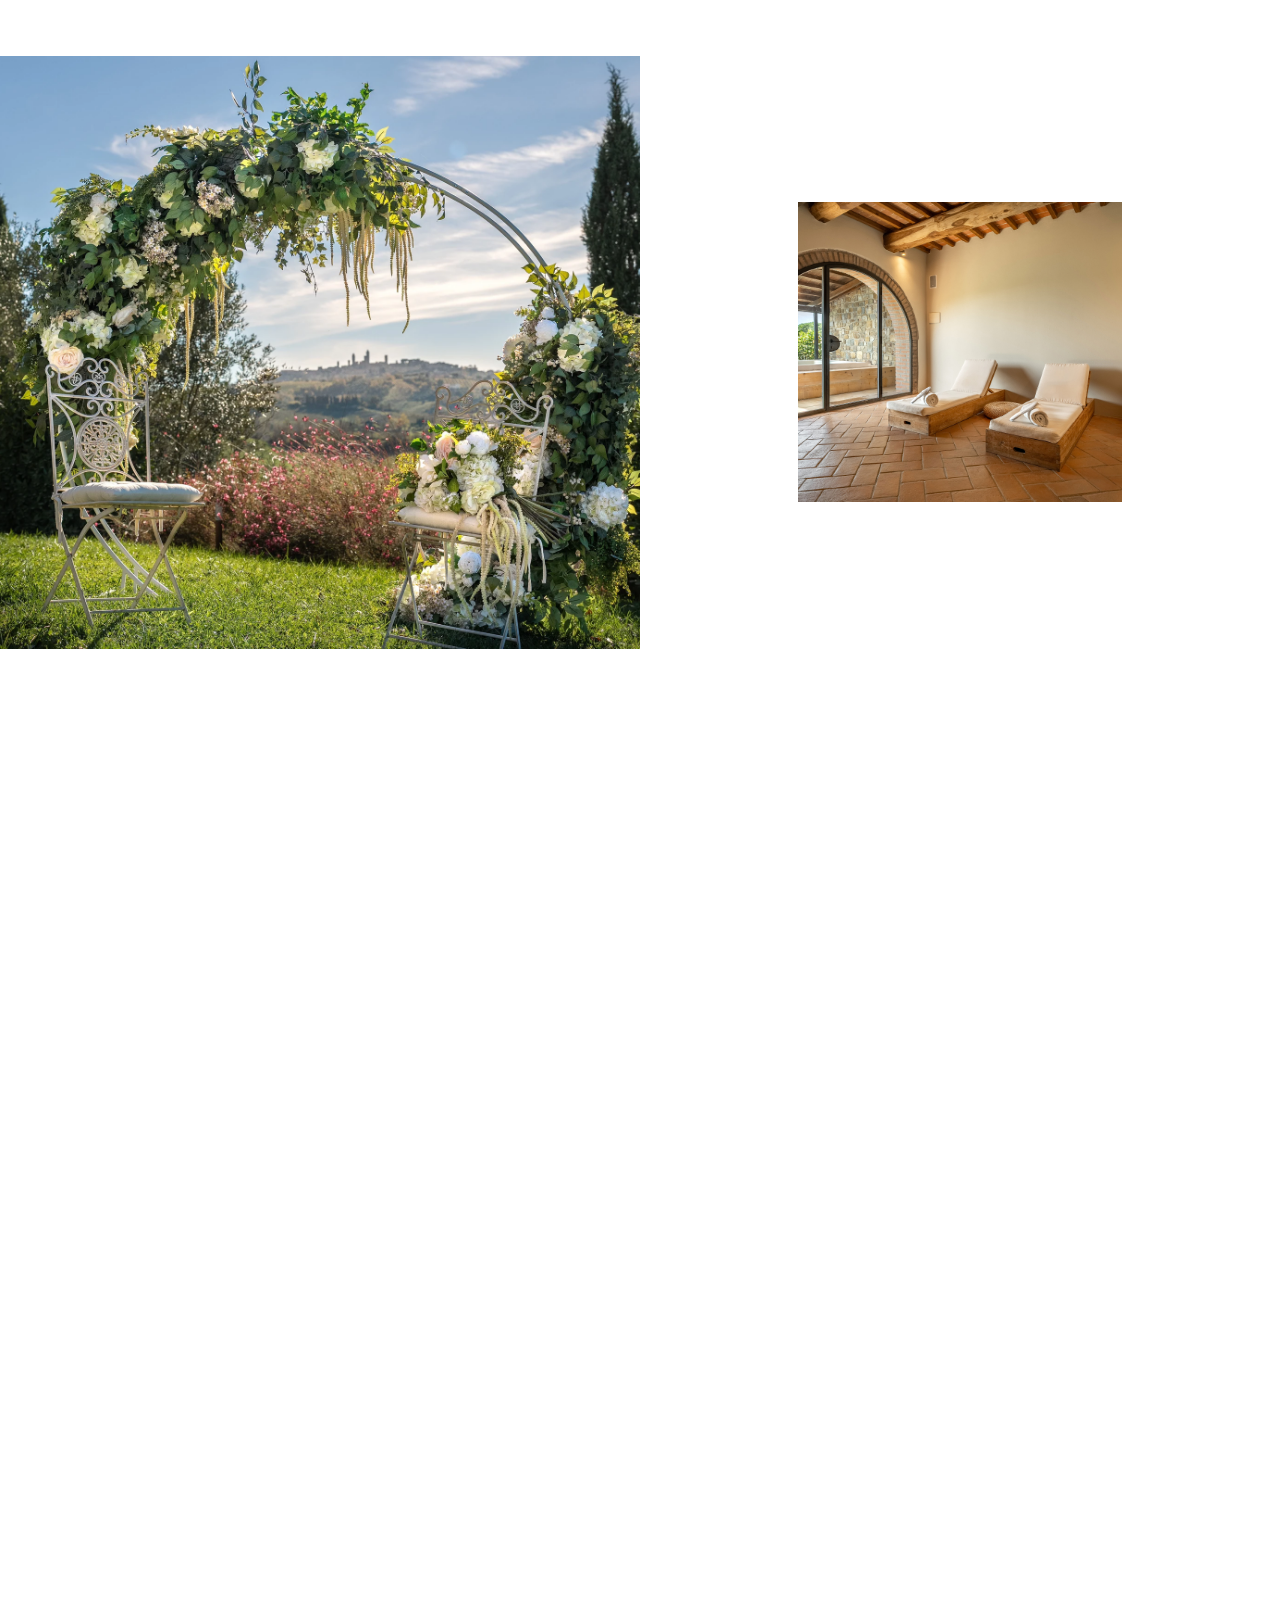
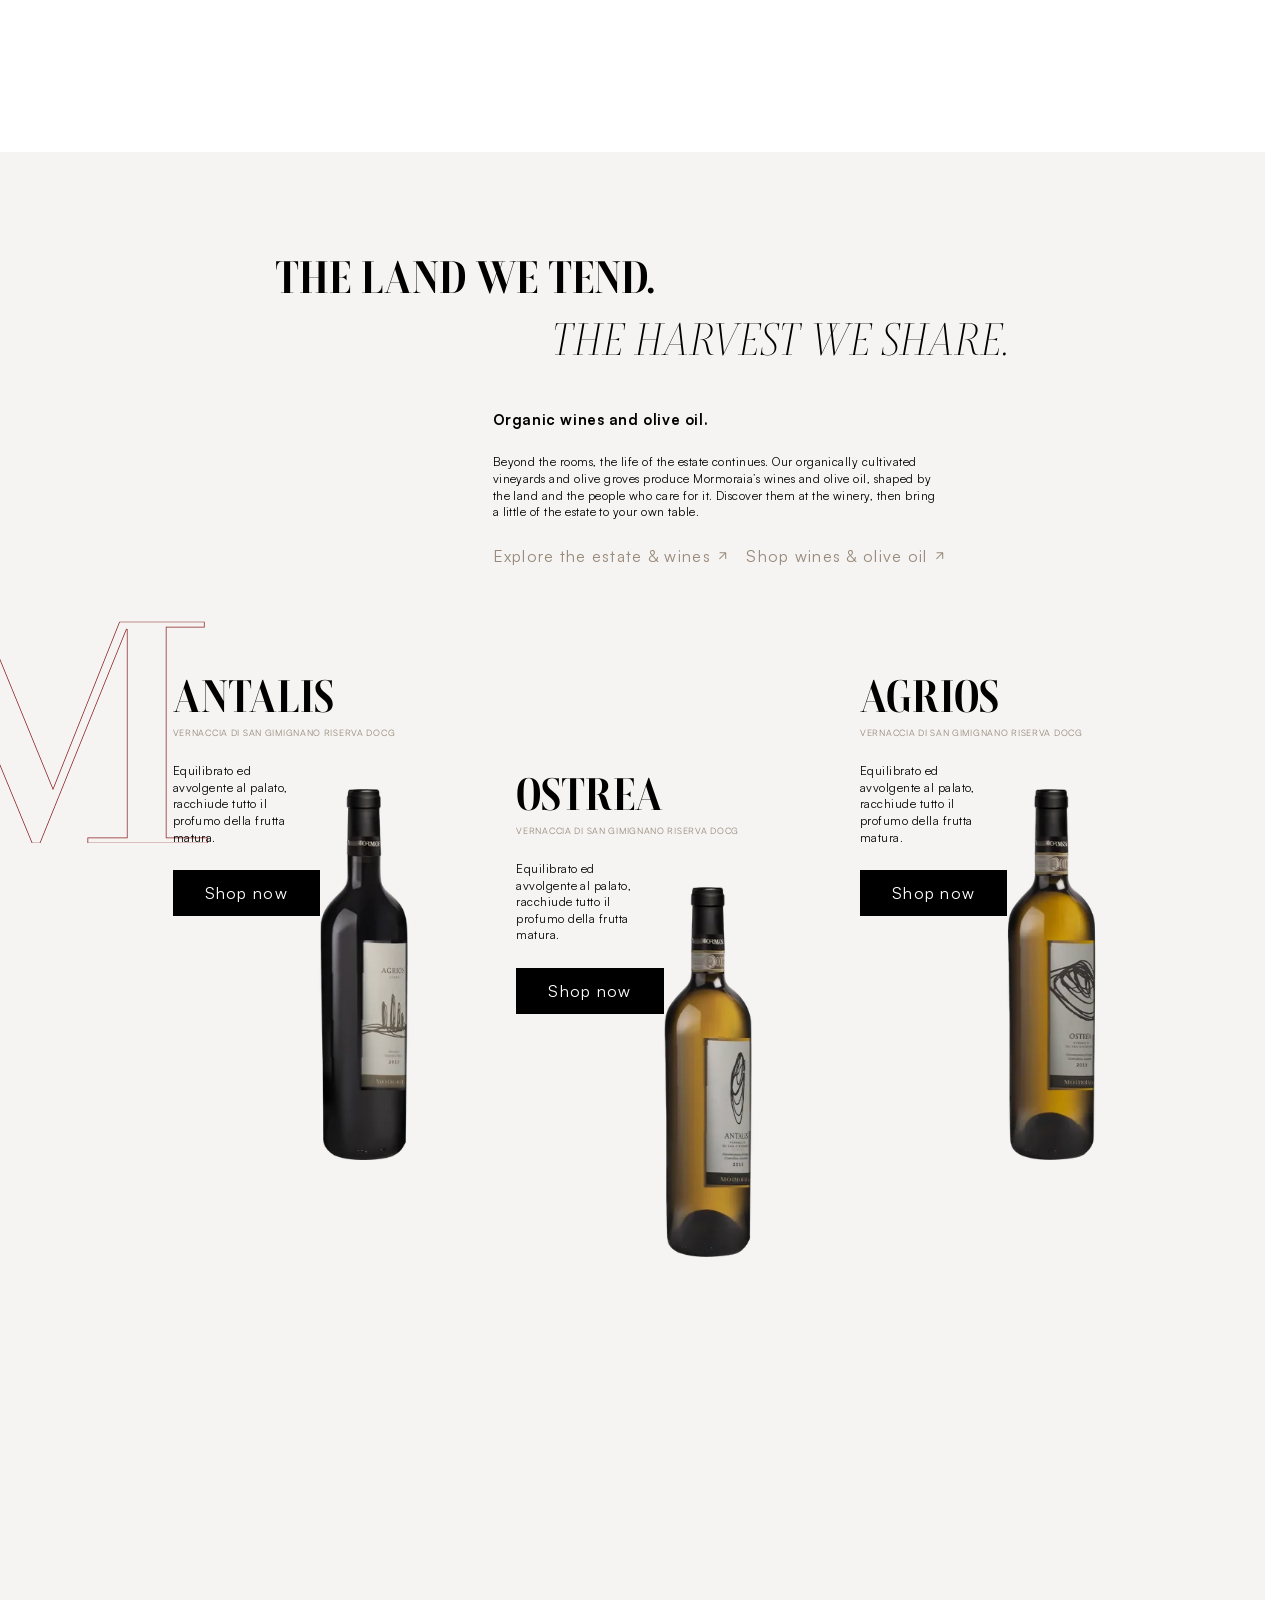
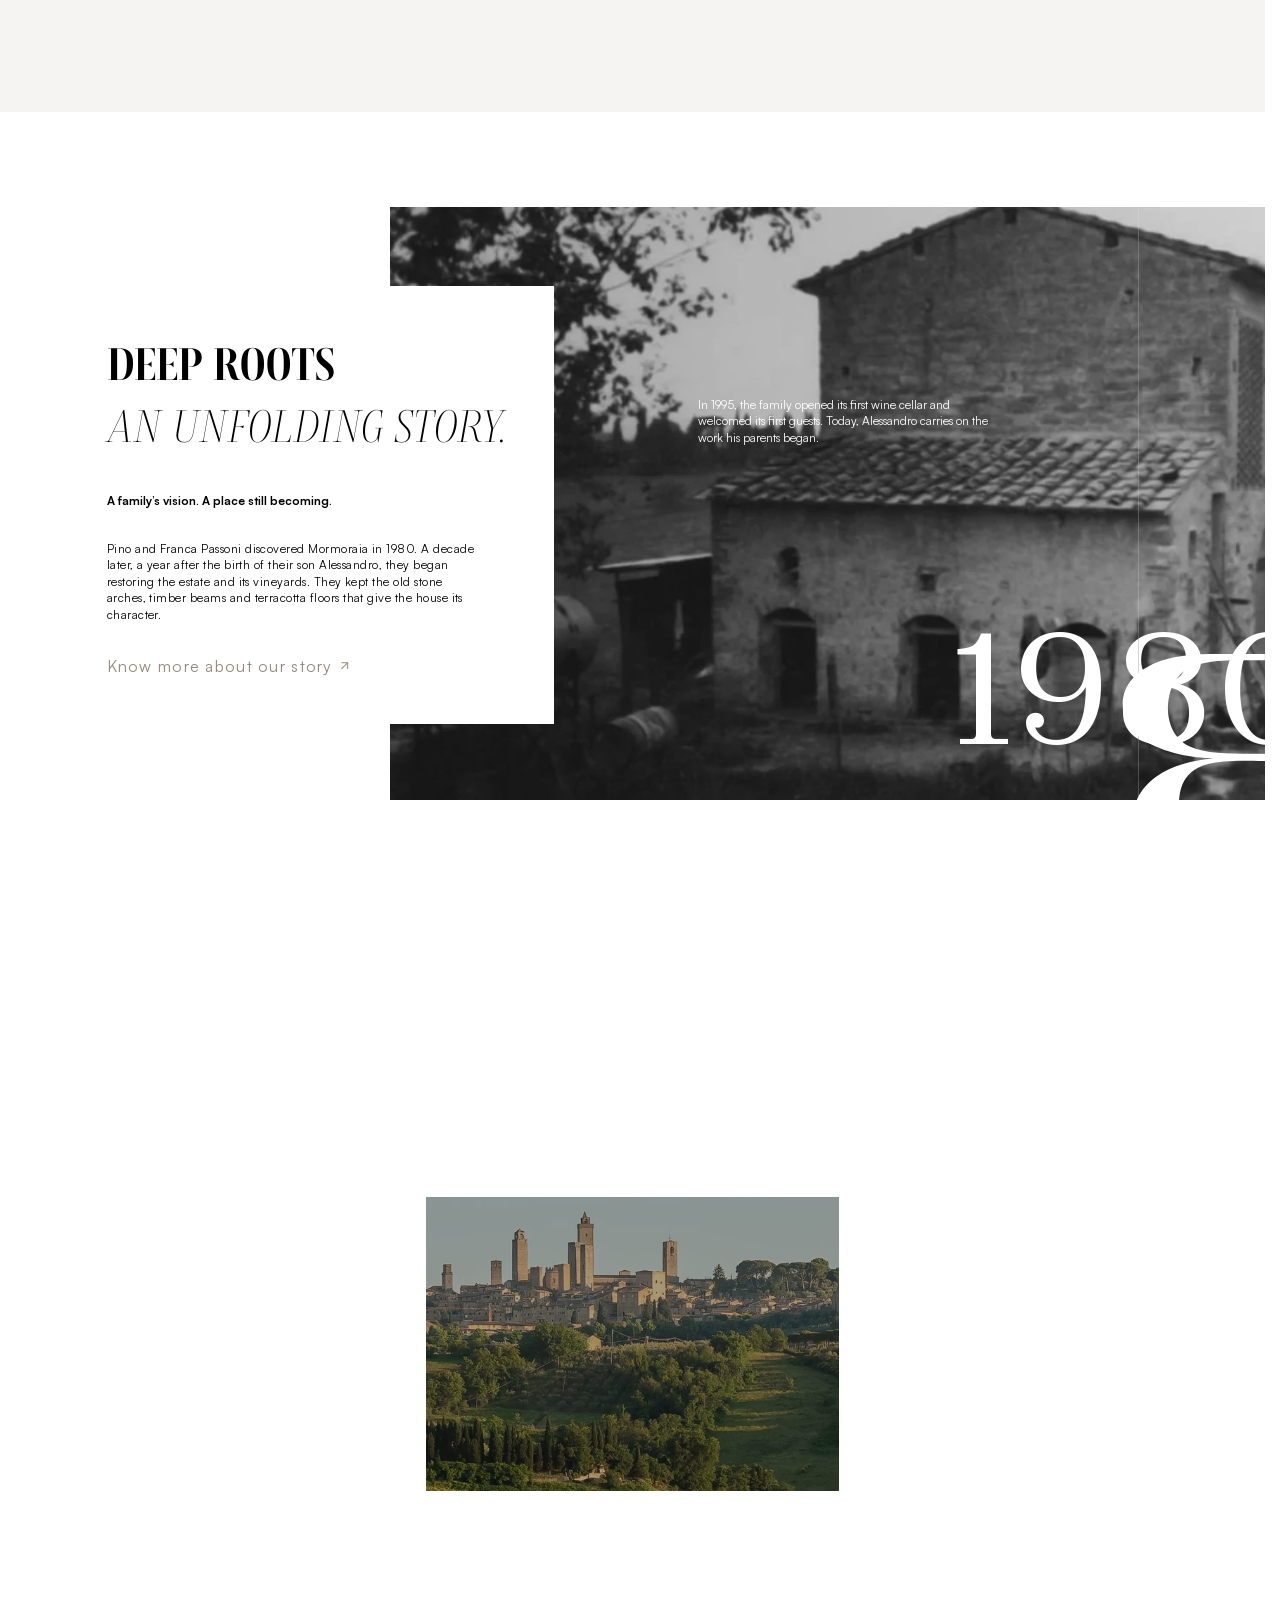
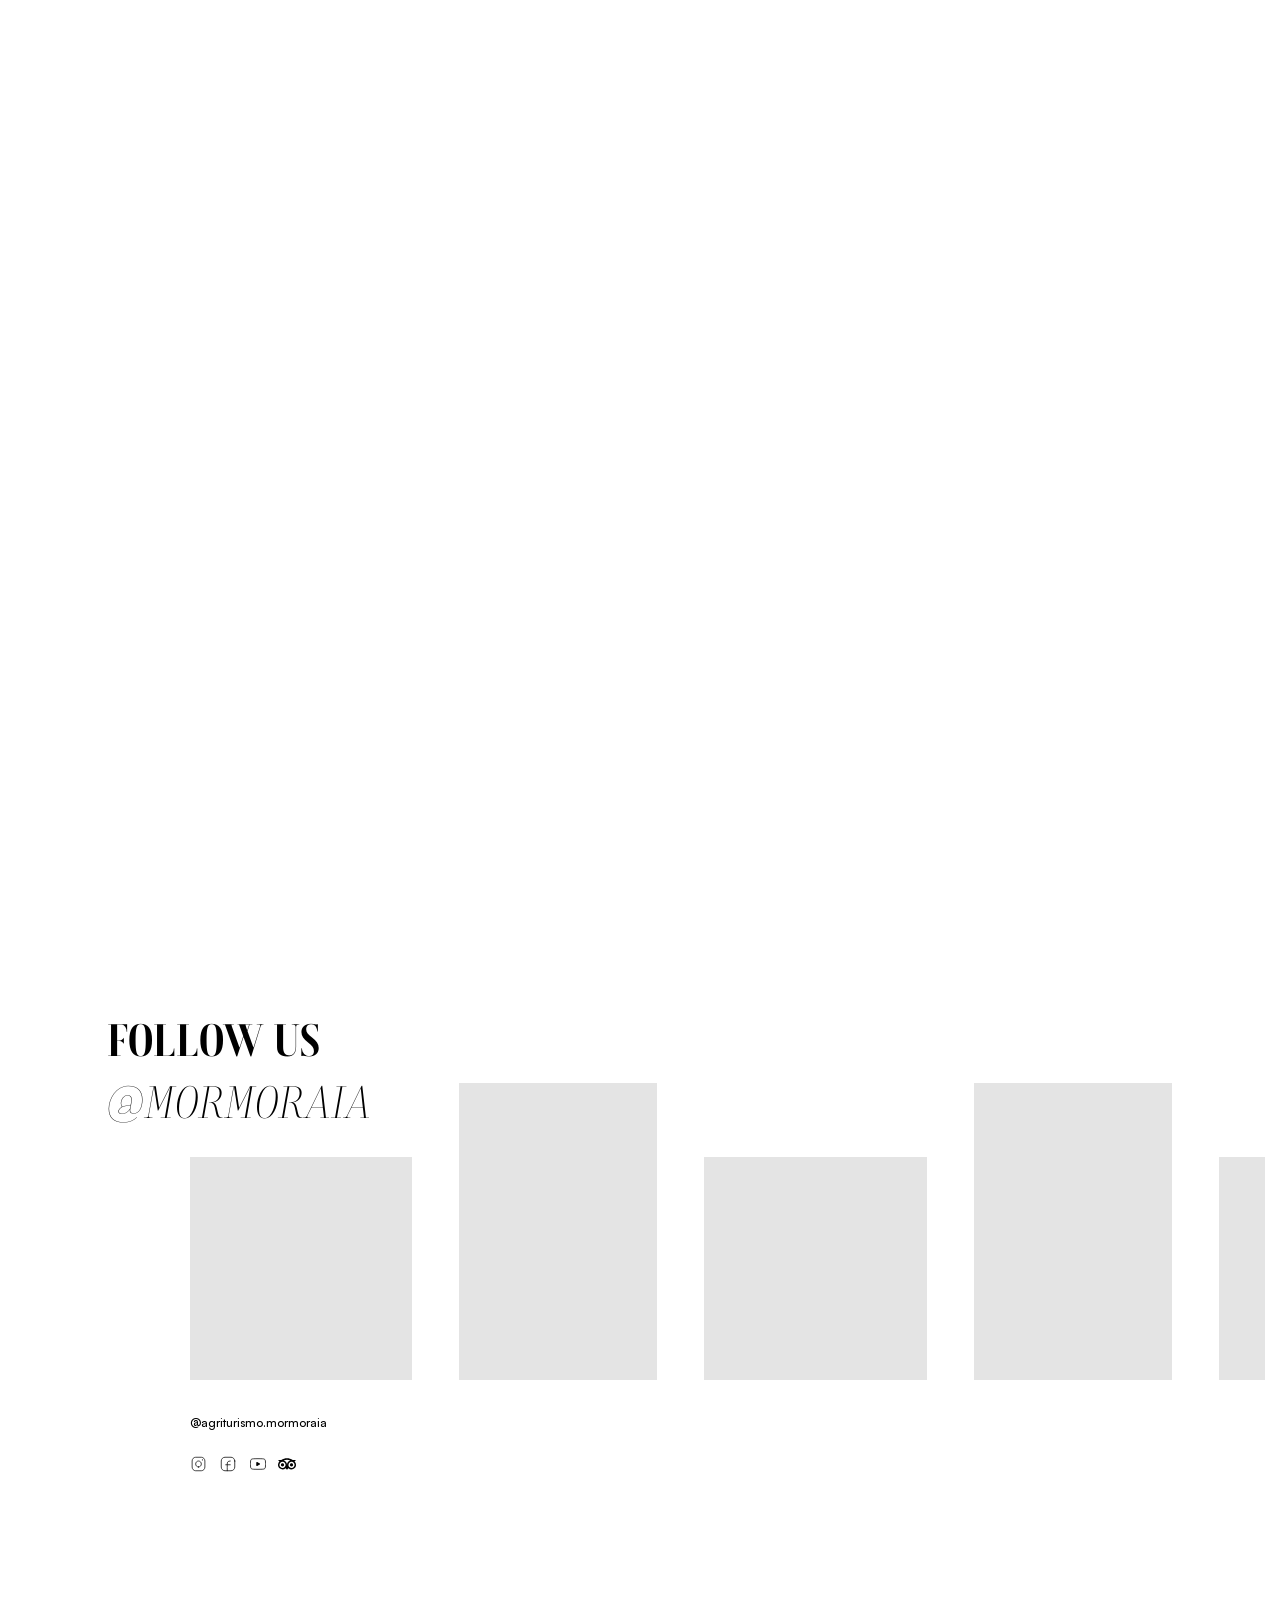
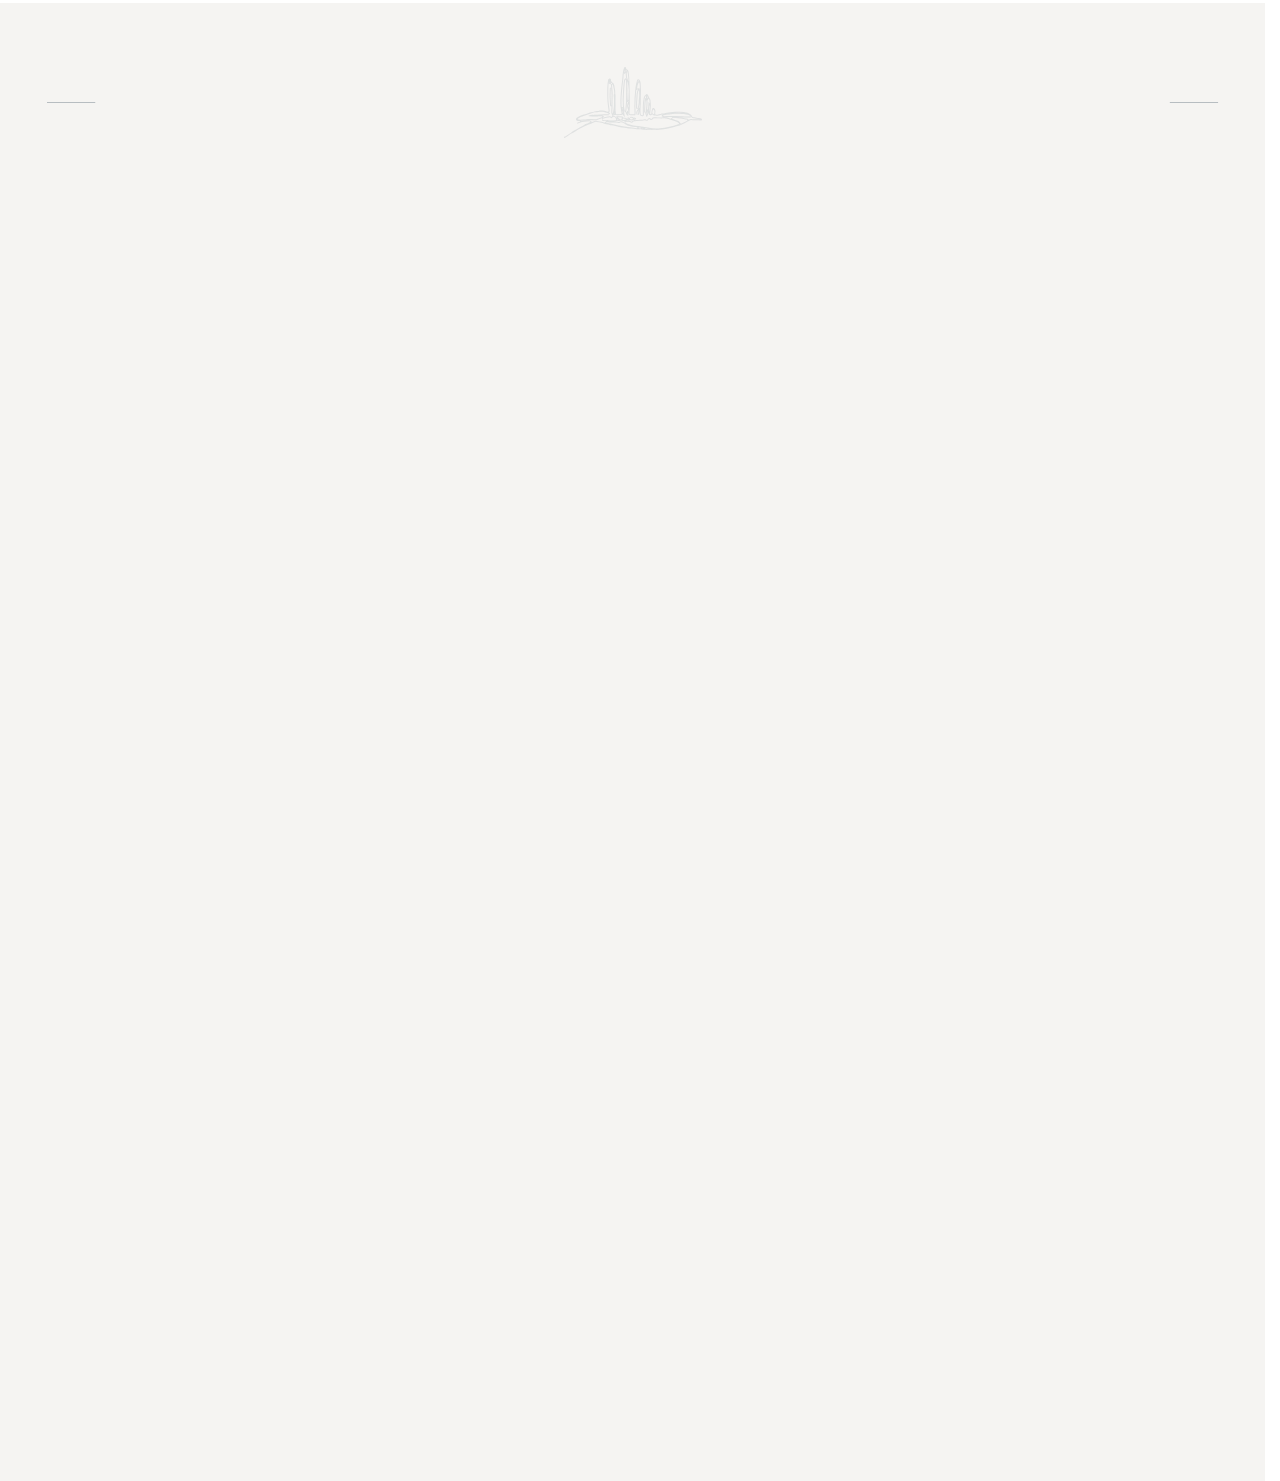
==== commit 433dec1c: "Update Palagio desktop cards and responsive fullscreen navigation" ====
--- a/index.html
+++ b/index.html
@@ -3,7 +3,7 @@
 <link rel="icon" type="image/png" sizes="32x32" href="assets/favicon-32.png">
 <link rel="icon" type="image/svg+xml" sizes="any" href="assets/favicon.svg">
 <link rel="stylesheet" href="layout.css?v=10"><link rel="stylesheet" href="motion.css?v=29"><script defer src="entrances.js?v=3"></script><script defer src="motion.js?v=62"></script><script defer src="booking.js?v=1"></script><script defer src="footer.js?v=5"></script><link rel="stylesheet" href="components.css?v=45"><link rel="stylesheet" href="responsive.css?v=65">
-<link rel="stylesheet" href="navigation.css?v=8"><script defer src="page-scroll.js?v=36"></script><script defer src="navigation.js?v=41"></script><script defer src="bottles.js?v=17"></script><noscript><style>.mast-row>*,.opening :is(#n993,#n1010){opacity:1}.mast-rule{transform:none}.opening #n1051{--booking-entrance:1}</style></noscript></head><body><div data-name="Home-test" id="n985" class="layout0">
+<link rel="stylesheet" href="navigation.css?v=10"><script defer src="page-scroll.js?v=36"></script><script defer src="navigation.js?v=42"></script><script defer src="bottles.js?v=17"></script><noscript><style>.mast-row>*,.opening :is(#n993,#n1010){opacity:1}.mast-rule{transform:none}.opening #n1051{--booking-entrance:1}</style></noscript></head><body><div data-name="Home-test" id="n985" class="layout0">
       <div class="navigation">
 <header class="masthead" aria-label="Mormoraia">
  <div class="mast-row">
@@ -22,6 +22,7 @@
 </header>
 <div id="estate-menu" class="estate-menu" inert="" aria-hidden="true">
  <div class="menu-content">
+ <div class="menu-layout">
  <nav class="menu-items" aria-label="Full menu">
   <div class="menu-group" data-menu-group="stay">
    <button class="menu-title" type="button" aria-expanded="false" aria-controls="full-stay">Stay</button>
@@ -59,8 +60,9 @@
   <a class="menu-title" href="https://www.mormoraia.it/en/contact-us/">Contact</a>
  </nav>
  <div class="menu-footer">
- <nav class="menu-socials" aria-label="Social media"><a href="https://www.instagram.com/mormoraia/" aria-label="Instagram"><img src="assets/ad9cd.svg" alt=""></a><a href="https://www.facebook.com/Mormoraia" aria-label="Facebook"><img src="assets/94fb9.svg" alt=""></a><a href="https://www.youtube.com/watch?v=IN_PDBi8NO4" aria-label="YouTube"><img src="assets/cb1ec.svg" alt=""></a><a href="https://www.tripadvisor.it/Hotel_Review-g187901-d1177956-Reviews-Mormoraia-San_Gimignano_Tuscany.html" aria-label="Tripadvisor"><picture><source media="(720px &lt; width &lt;= 1024px)" srcset="assets/4553f.svg"><img src="assets/edf27.svg" alt=""></picture></a></nav>
+ <nav class="menu-socials" aria-label="Social media"><a href="https://www.instagram.com/mormoraia/" aria-label="Instagram"><img src="assets/ad9cd.svg" alt=""></a><a href="https://www.facebook.com/Mormoraia" aria-label="Facebook"><img src="assets/94fb9.svg" alt=""></a><a href="https://www.youtube.com/watch?v=IN_PDBi8NO4" aria-label="YouTube"><img src="assets/cb1ec.svg" alt=""></a><a href="https://www.tripadvisor.it/Hotel_Review-g187901-d1177956-Reviews-Mormoraia-San_Gimignano_Tuscany.html" aria-label="Tripadvisor"><img src="assets/4553f.svg" alt=""></a></nav>
  <div class="menu-bottom"><span aria-disabled="true">Cookie policy</span><span aria-disabled="true">FAQ</span><span aria-disabled="true">Privacy Policy</span></div>
+ </div>
  </div>
  </div>
 </div>
--- a/responsive.css
+++ b/responsive.css
@@ -49,7 +49,7 @@
   .masthead,.masthead:not(.scrolled) {
     transition:transform .82s var(--silk),padding-block .5s var(--silk),background-color .5s var(--silk),color .45s var(--ease);
   }
-  .navigation:not(.is-open) .masthead.scrolled {
+  .navigation:not(.is-open) .masthead:is(.scrolled,.masthead-light) {
     padding-block:24px;background:white;color:black;backdrop-filter:none;-webkit-backdrop-filter:none;
   }
   .mast-row {grid-template-columns:minmax(0,1fr) auto minmax(0,1fr);gap:var(--desktop-nav-gap)}
@@ -57,14 +57,14 @@
   .masthead .burger {height:24px}
   .masthead .language button {min-height:24px}
   .masthead .mast-logo img {content:url(assets/381e6.svg);width:180px;height:18px}
-  .navigation:not(.is-open) .masthead.scrolled .mast-logo img {content:url(assets/020b1.svg)}
+  .navigation:not(.is-open) .masthead:is(.scrolled,.masthead-light) .mast-logo img {content:url(assets/020b1.svg)}
   .utility img {display:block;width:24px;height:24px}
-  .navigation:not(.is-open) .masthead.scrolled .utility img {filter:none}
-  .navigation:not(.is-open) .masthead.scrolled .utility img[src$="98686.svg"] {content:url(assets/9ea1b.svg)}
-  .navigation:not(.is-open) .masthead.scrolled .utility img[src$="6f012.svg"] {content:url(assets/be191.svg)}
-  .navigation:not(.is-open) .masthead.scrolled .utility img[src$="e18c2.svg"] {content:url(assets/698ce.svg)}
+  .navigation:not(.is-open) .masthead:is(.scrolled,.masthead-light) .utility img {filter:none}
+  .navigation:not(.is-open) .masthead:is(.scrolled,.masthead-light) .utility img[src$="98686.svg"] {content:url(assets/9ea1b.svg)}
+  .navigation:not(.is-open) .masthead:is(.scrolled,.masthead-light) .utility img[src$="6f012.svg"] {content:url(assets/be191.svg)}
+  .navigation:not(.is-open) .masthead:is(.scrolled,.masthead-light) .utility img[src$="e18c2.svg"] {content:url(assets/698ce.svg)}
   .navigation:not(.is-open) .burger {background:url(assets/9fa5f.svg) center no-repeat}
-  .navigation:not(.is-open) .scrolled .burger {background-image:url(assets/81af1.svg)}
+  .navigation:not(.is-open) :is(.scrolled,.masthead-light) .burger {background-image:url(assets/81af1.svg)}
   .navigation:not(.is-open) .burger span {opacity:0}
   .masthead .mast-rule,.masthead.scrolled .mast-rule {
     display:block;position:absolute;inset:auto var(--desktop-nav-inset) -.5px;
@@ -72,12 +72,13 @@
     transition:opacity .35s var(--ease);
   }
   .masthead.scrolled .mast-rule {opacity:0}
+  .masthead.masthead-light .mast-rule {display:none}
   .masthead .sticky-booking {
     display:flex;max-inline-size:0;padding:0;margin-inline-start:calc(-1 * var(--desktop-nav-gap));
     opacity:0;visibility:hidden;overflow:hidden;white-space:nowrap;
     transition:max-inline-size .5s var(--silk),padding .5s var(--silk),margin-inline-start .5s var(--silk),opacity .35s var(--ease),visibility 0s .5s;
   }
-  .navigation:not(.is-open) .masthead.scrolled .sticky-booking {
+  .navigation:not(.is-open) .masthead:is(.scrolled,.masthead-light) .sticky-booking {
     max-inline-size:160px;padding:12px clamp(14px,1.85vw,32px);margin-inline-start:0;
     opacity:1;visibility:visible;transition-delay:0s;
   }
--- a/navigation.css
+++ b/navigation.css
@@ -1,269 +1,306 @@
 /* Fullscreen navigation */
 .navigation {
-  --menu-inset:64px;
-  --menu-header-height:72px;
-  --menu-type:48px;
-  --menu-subtype:24px;
-  --menu-label:#a4b1bd;
-  --menu-selected:#c7bbb0;
-  --menu-hover:#e6e8ea;
+  --menu-inset: 64px;
+  --menu-header-height: 72px;
+  --menu-start: clamp(200px, 21.644vw, 374px);
+  --menu-top-space: clamp(40px, calc(20.444dvh - var(--menu-header-height)), 112px);
+  --menu-type: clamp(34px, 2.778vw, 48px);
+  --menu-subtype: 24px;
+  --menu-gap: 32px;
+  --menu-submenu-gap: clamp(48px, 7.407vw, 128px);
+  --menu-diamond: url(assets/menu-diamond-desktop.svg);
+  --menu-diamond-size: 48px;
+  --menu-diamond-gap: 16px;
+  --menu-label: #ccd2d7;
+  --menu-selected: #c7bbb0;
+  --menu-hover: #e6e8ea;
 }
 .estate-menu {
-  z-index:51;
-  height:100dvh;
-  background:rgba(67,80,91,.8);
-  -webkit-backdrop-filter:blur(16px);
-  backdrop-filter:blur(16px);
-  opacity:0;
-  visibility:hidden;
-  transition:opacity .76s var(--silk),visibility 0s .76s;
+  z-index: 51;
+  height: 100dvh;
+  background: rgb(67 80 91 / .8);
+  -webkit-backdrop-filter: blur(16px);
+  backdrop-filter: blur(16px);
+  opacity: 0;
+  visibility: hidden;
+  transition: opacity .76s var(--silk), visibility 0s .76s;
 }
 .is-open .estate-menu {
-  opacity:1;
-  visibility:visible;
-  transition-delay:0s;
+  opacity: 1;
+  visibility: visible;
+  transition-delay: 0s;
 }
 .is-open .masthead {
-  padding:48px var(--menu-inset) 0;
-  background:transparent;
-  color:white;
-  -webkit-backdrop-filter:none;
-  backdrop-filter:none;
-  transform:none;
-  opacity:1;
-}
-.is-open .mast-row>* {animation:none;opacity:1}
-.is-open .masthead .mast-logo img {filter:brightness(0) invert(1)}
-.is-open .masthead :is(.quick-links,.utility,.sticky-booking),
-.is-open #back-to-top {display:none}
+  padding: 48px var(--menu-inset) 0;
+  background: transparent;
+  color: white;
+  -webkit-backdrop-filter: none;
+  backdrop-filter: none;
+  transform: none;
+  opacity: 1;
+}
+.is-open .mast-row > * {animation: none; opacity: 1}
+.is-open .masthead .mast-logo img {filter: brightness(0) invert(1)}
+.is-open .masthead :is(.quick-links, .utility, .sticky-booking),
+.is-open #back-to-top {display: none}
+
 .menu-content {
-  position:absolute;
-  inset:var(--menu-header-height) 0 0;
-  display:flex;
-  flex-direction:column;
-  overflow-y:auto;
-  overscroll-behavior:contain;
-  padding:64px var(--menu-inset) 32px;
-  scrollbar-width:thin;
+  position: absolute;
+  inset: var(--menu-header-height) 0 0;
+  overflow-y: auto;
+  overscroll-behavior: contain;
+  padding-block: var(--menu-top-space) 48px;
+  scrollbar-width: thin;
+}
+.menu-layout {
+  position: relative;
+  padding-inline: var(--menu-start) var(--menu-inset);
 }
 .menu-items {
-  display:grid;
-  justify-items:start;
-  gap:32px;
-  color:var(--menu-label);
-}
-.menu-group {position:relative}
+  position: relative;
+  display: grid;
+  justify-items: start;
+  gap: var(--menu-gap);
+  color: var(--menu-label);
+}
 .menu-title {
-  display:block;
-  position:relative;
-  padding:0;
-  border:0;
-  background:none;
-  color:inherit;
-  font:400 var(--menu-type)/1.4 "Satoshi UI",sans-serif;
-  letter-spacing:.08em;
-  text-align:inherit;
-  transition:color .45s var(--silk);
-}
-button.menu-title {cursor:pointer}
-.menu-title:is(:focus-visible,[aria-expanded="true"]) {color:var(--menu-selected)}
-@media (hover:hover) {
-  .menu-title:hover {color:var(--menu-selected)}
-}
-.menu-title::before {
-  content:"";
-  position:absolute;
-  top:50%;
-  right:calc(100% + 16px);
-  width:calc(var(--menu-inset) - 16px);
-  height:1px;
-  background:var(--menu-selected);
-  transform:scaleX(0);
-  transform-origin:left;
-  transition:transform .58s var(--silk);
-}
-.menu-title[aria-expanded="true"]::before {transform:scaleX(1)}
+  display: block;
+  padding: 0;
+  border: 0;
+  background: none;
+  color: inherit;
+  font: 700 var(--menu-type)/1.4 Boska, serif;
+  letter-spacing: .08em;
+  text-align: left;
+  transition: color .45s var(--silk);
+}
+button.menu-title {cursor: pointer; appearance: none}
+.menu-title:is(:focus-visible, [aria-expanded="true"]) {color: var(--menu-selected)}
+@media (hover: hover) {
+  .menu-title:hover {color: var(--menu-selected)}
+}
+.menu-items::before {
+  content: "";
+  position: absolute;
+  z-index: 1;
+  top: calc(-.5 * var(--menu-diamond-size));
+  left: calc(-1 * (var(--menu-diamond-size) + var(--menu-diamond-gap)));
+  width: var(--menu-diamond-size);
+  height: var(--menu-diamond-size);
+  background: var(--menu-diamond) center no-repeat;
+  pointer-events: none;
+  opacity: 0;
+  translate: 0 var(--menu-indicator-y, 0px);
+  transition: opacity .48s var(--silk);
+}
+.menu-items:is([data-indicator="show"], [data-indicator="move"])::before {opacity: 1}
+.menu-items[data-indicator="move"]::before {
+  transition: opacity .48s var(--silk), translate .65s var(--silk);
+}
 .menu-panel {
-  display:grid;
-  grid-template-rows:0fr;
-  visibility:hidden;
-  transition:grid-template-rows .6s var(--silk),visibility 0s .6s;
-}
-.menu-panel[aria-hidden="false"] {grid-template-rows:1fr;visibility:visible;transition-delay:0s}
-.menu-panel-clip {min-height:0;overflow:clip}
-.menu-choices,.mast-dropdown-links {
-  list-style:none;
-  margin:0;
-  padding:0;
+  visibility: hidden;
+  pointer-events: none;
+  transition: visibility 0s .28s;
+}
+.menu-panel[aria-hidden="false"] {
+  visibility: visible;
+  pointer-events: auto;
+  transition-delay: 0s;
+}
+.menu-choices, .mast-dropdown-links {
+  list-style: none;
+  margin: 0;
+  padding: 0;
 }
 .menu-choices {
-  display:flex;
-  gap:24px 48px;
-  padding-top:16px;
-  font:400 var(--menu-subtype)/1.4 "Satoshi UI",sans-serif;
-  letter-spacing:.08em;
-}
-.menu-group[data-menu-group="experiences"] .menu-choices {
-  display:grid;
-  grid-template-columns:repeat(3,max-content);
-}
-.menu-choices li,.mast-dropdown-links li {
-  opacity:0;
-  transition:opacity .2s var(--silk);
-}
-.mast-dropdown-links li {transition-duration:.45s}
-.menu-panel[aria-hidden="false"] li,.mast-dropdown-panel[aria-hidden="false"] li {
-  opacity:1;
-  transition:opacity .46s var(--silk) calc(.13s + var(--choice-order,0) * .065s);
-}
-:is(.menu-choices,.mast-dropdown-links) li:nth-child(2) {--choice-order:1}
-:is(.menu-choices,.mast-dropdown-links) li:nth-child(3) {--choice-order:2}
-:is(.menu-choices,.mast-dropdown-links) li:nth-child(4) {--choice-order:3}
-:is(.menu-choices,.mast-dropdown-links) li:nth-child(5) {--choice-order:4}
-:is(.menu-choices,.mast-dropdown-links) li:nth-child(6) {--choice-order:5}
-.menu-choices a {transition:color .3s var(--silk)}
-.menu-choices a:is(:hover,:focus-visible,[aria-current="page"]) {color:var(--menu-hover)}
-.menu-choices a:focus-visible,.mast-dropdown-links a:focus-visible {outline-offset:1px}
+  display: grid;
+  gap: 32px;
+  font: 400 var(--menu-subtype)/1.4 "Satoshi UI", sans-serif;
+  letter-spacing: .08em;
+}
+.menu-choices li {
+  opacity: 0;
+  translate: 0 6px;
+  transition: opacity .25s var(--silk), translate .3s var(--silk);
+}
+.menu-panel[aria-hidden="false"] li {
+  opacity: 1;
+  translate: none;
+  transition: opacity .56s var(--silk) calc(var(--menu-choice-delay, .7s) + var(--choice-order, 0) * .09s),
+              translate .65s var(--silk) calc(var(--menu-choice-delay, .7s) + var(--choice-order, 0) * .09s);
+}
+.menu-items[data-indicator="move"] {--menu-choice-delay: .18s}
+.menu-panel[aria-hidden="false"] li:focus-within {opacity: 1; translate: none; transition: none}
+.mast-dropdown-links li {opacity: 0; transition: opacity .45s var(--silk)}
+.mast-dropdown-panel[aria-hidden="false"] li {
+  opacity: 1;
+  transition: opacity .46s var(--silk) calc(.13s + var(--choice-order, 0) * .065s);
+}
+:is(.menu-choices, .mast-dropdown-links) li:nth-child(2) {--choice-order: 1}
+:is(.menu-choices, .mast-dropdown-links) li:nth-child(3) {--choice-order: 2}
+:is(.menu-choices, .mast-dropdown-links) li:nth-child(4) {--choice-order: 3}
+:is(.menu-choices, .mast-dropdown-links) li:nth-child(5) {--choice-order: 4}
+:is(.menu-choices, .mast-dropdown-links) li:nth-child(6) {--choice-order: 5}
+.menu-choices a {transition: color .3s var(--silk)}
+.menu-choices a:is(:hover, :focus-visible, [aria-current="page"]) {color: var(--menu-hover)}
+.menu-choices a:focus-visible, .mast-dropdown-links a:focus-visible {outline-offset: 1px}
+
 .menu-footer {
-  display:flex;
-  align-items:center;
-  justify-content:flex-end;
-  gap:64px;
-  margin-top:auto;
-  padding-top:32px;
-}
-.menu-socials,.menu-bottom {
-  display:flex;
-  align-items:center;
-  flex-wrap:wrap;
-  justify-content:center;
-  color:white;
-}
-.menu-socials {gap:16px}
-.menu-socials img {display:block;width:24px;height:24px}
+  display: flex;
+  align-items: flex-start;
+  margin-top: var(--menu-gap);
+  gap: var(--menu-gap);
+}
+.menu-socials, .menu-bottom {
+  display: flex;
+  color: white;
+}
+.menu-socials {gap: 16px}
+.menu-socials img {display: block; width: 24px; height: 24px}
 .menu-bottom {
-  gap:32px;
-  font:300 16px/1.375 "Satoshi UI",sans-serif;
-  letter-spacing:.04em;
-}
-.experience-anchors {position:absolute;top:0;left:0}
-.experience-anchors span {position:absolute;top:0;left:0}
+  gap: var(--menu-gap);
+  font: 300 16px/1.375 "Satoshi UI", sans-serif;
+  letter-spacing: .04em;
+}
+.experience-anchors {position: absolute; top: 0; left: 0}
+.experience-anchors span {position: absolute; top: 0; left: 0}
 
+@media (width > 720px) {
+  .menu-layout::after {
+    content: "";
+    position: absolute;
+    inset: 0 auto 0 50%;
+    width: 1px;
+    background: var(--menu-selected);
+    pointer-events: none;
+    translate: -50% 0;
+    scale: 1 0;
+    transition: scale .72s var(--silk);
+  }
+  .menu-layout[data-menu-active]::after {scale: 1 1}
+  .menu-items {position: static}
+  .menu-items::before {
+    left: calc(var(--menu-start) - var(--menu-diamond-size) - var(--menu-diamond-gap));
+  }
+  .menu-panel {
+    position: absolute;
+    z-index: 1;
+    inset-block: 0;
+    inset-inline: calc(50% + var(--menu-submenu-gap)) var(--menu-inset);
+    display: grid;
+    align-content: center;
+  }
+}
 @media (width > 1024px) {
-  .is-open .masthead .mast-rule {display:none}
-  .menu-items {position:relative}
-  .menu-title {font-weight:300}
-  .menu-choices {row-gap:8px;padding-top:8px}
-  .menu-title::before {content:none}
+  .is-open .masthead .mast-rule {display: none}
+  .menu-socials {
+    position: fixed;
+    right: var(--menu-inset);
+    top: calc(50% + 36px);
+    translate: 0 -50%;
+    flex-direction: column;
+  }
+}
+@media (max-width: 1024px) {
+  .navigation {
+    --menu-header-height: 96px;
+    --menu-type: 32px;
+    --menu-diamond: url(assets/menu-diamond-compact.svg);
+    --menu-diamond-size: 32px;
+    --menu-diamond-gap: 4px;
+  }
+  .is-open .masthead {
+    --menu-header-padding: 48px;
+    padding: var(--menu-header-padding) var(--menu-header-padding) 0;
+    min-height: var(--menu-header-height);
+  }
+  .is-open .mast-row {grid-template-columns: 92px minmax(0,1fr) 92px; gap: 0}
+  .is-open .mast-logo {justify-self: center}
+  .is-open .masthead .mast-logo img {content: url(assets/381e6.svg)}
+  .is-open .masthead .burger {height: 24px}
+  .is-open .masthead .burger span {
+    top: calc(50% - .5px);
+    background: transparent url(assets/985ad.svg) center no-repeat;
+  }
+  .is-open .masthead .burger span + span {background-image: url(assets/fde50.svg)}
+  .is-open .masthead .language button {min-height: 24px; line-height: normal}
+  .is-open .masthead .mast-rule {
+    display: block;
+    position: absolute;
+    inset: auto var(--menu-header-padding) -.5px;
+    margin: 0;
+    background: transparent url(assets/c41b2.svg) center repeat-x;
+    transform: none;
+    animation: none;
+  }
+}
+@media (720px < width <= 1024px) {
+  .navigation {
+    --menu-inset: 48px;
+    --menu-start: 48px;
+    --menu-top-space: 88px;
+    --menu-submenu-gap: clamp(48px, 8.602vw, 64px);
+    --menu-subtype: clamp(20px, 3.226vw, 24px);
+  }
+  .menu-content {transition: padding-top .55s var(--silk)}
+  .menu-content:has(.menu-layout[data-menu-active]) {padding-top: 64px}
+  .menu-layout {
+    padding-bottom: 22px;
+    transition: padding-inline-start .55s var(--silk);
+  }
+  .menu-layout[data-menu-active] {--menu-start: 67px; padding-bottom: 0}
+  .menu-layout::after {scale: 1 1}
+  .menu-layout[data-menu-active]::after {animation: menu-divider-in .72s var(--silk) both}
   .menu-items::before {
-    content:"";
-    position:absolute;
-    top:0;
-    left:calc(-1 * var(--menu-inset));
-    width:calc(var(--menu-inset) - 16px);
-    height:1px;
-    background:var(--menu-selected);
-    pointer-events:none;
-    translate:0 var(--menu-indicator-y,0px);
-    scale:0 1;
-    transform-origin:left;
-    transition:scale .58s var(--silk);
-  }
-  .menu-items:is([data-indicator="show"],[data-indicator="move"])::before {scale:1 1}
+    transition: opacity .48s var(--silk), left .55s var(--silk);
+  }
   .menu-items[data-indicator="move"]::before {
-    transition:scale .58s var(--silk),translate .65s cubic-bezier(.4,0,.2,1);
-  }
-  .menu-footer {padding:0}
-  .menu-bottom {
-    position:fixed;
-    right:var(--menu-inset);
-    bottom:32px;
-  }
-  .menu-socials {
-    position:fixed;
-    right:var(--menu-inset);
-    top:50%;
-    transform:translateY(-50%);
-    flex-direction:column;
-  }
-}
-
-@media (max-width:1024px) {
-  .navigation {--menu-type:32px;--menu-header-height:96px}
-  .is-open .masthead {
-    --menu-header-padding:48px;
-    padding:var(--menu-header-padding) var(--menu-header-padding) 0;
-    min-height:var(--menu-header-height);
-  }
-  .is-open .mast-row {
-    grid-template-columns:92px minmax(0,1fr) 92px;
-    gap:0;
-  }
-  .is-open .mast-logo {justify-self:center}
-  .is-open .masthead .mast-logo img {content:url(assets/381e6.svg)}
-  .is-open .masthead .burger {height:24px}
-  .is-open .masthead .burger span {
-    top:calc(50% - .5px);
-    background:transparent url(assets/985ad.svg) center no-repeat;
-  }
-  .is-open .masthead .burger span + span {background-image:url(assets/fde50.svg)}
-  .is-open .masthead .language button {min-height:24px;line-height:normal}
-  .is-open .masthead .mast-rule {
-    display:block;
-    position:absolute;
-    inset:auto var(--menu-header-padding) -.5px;
-    margin:0;
-    background:transparent url(assets/c41b2.svg) center repeat-x;
-    transform:none;
-    animation:none;
-  }
-  .menu-panel-clip {overflow:hidden}
-  .menu-items :is(.menu-title,.menu-choices a) {-webkit-tap-highlight-color:transparent}
-  .menu-choices,.menu-group[data-menu-group="experiences"] .menu-choices {
-    display:flex;
-    flex-direction:column;
-    gap:16px;
-  }
-  .menu-group[data-menu-group="experiences"] .menu-choices {gap:24px}
-}
-
-@media (720px < width <= 1024px) {
-  .menu-content {padding-bottom:0}
-  .menu-footer {
-    flex-direction:column;
-    align-items:flex-start;
-    justify-content:flex-start;
-    gap:48px;
-    margin-top:64px;
-    padding-block:32px;
-  }
-}
-
-@media (max-width:720px) {
-  .navigation {--menu-inset:32px;--menu-header-height:72px;--menu-type:24px;--menu-subtype:16px}
-  .is-open .masthead {--menu-header-padding:24px}
-  .is-open .mast-row {grid-template-columns:42px minmax(0,1fr) 50px}
-  .is-open .masthead .mast-logo img {content:url(assets/236ce.svg)}
-  .is-open .masthead .mast-rule {background-image:url(assets/27e3c.svg)}
-  .menu-content {padding-block:48px 64px}
-  .menu-items {justify-items:stretch;text-align:center}
-  .menu-title {width:100%}
-  button.menu-title {appearance:none}
-  .menu-title::before {
-    inset:auto 0 -24px;
-    width:48px;
-    margin-inline:auto;
-    background:transparent url(assets/0ed35.svg) center no-repeat;
-    transform-origin:center;
-  }
-  .menu-choices {align-items:center;padding-top:48px}
-  .menu-footer {
-    flex-direction:column;
-    gap:48px;
-    margin-top:0;
-    padding-top:48px;
-  }
-  .menu-bottom {gap:12px 16px;font-size:12px}
+    transition: opacity .48s var(--silk), left .55s var(--silk), translate .65s var(--silk);
+  }
+  .menu-footer {flex-direction: column}
+  .menu-bottom {order: -1; flex-direction: column}
+  .menu-layout:not([data-menu-active]) .menu-socials {display: none}
+}
+@keyframes menu-divider-in {
+  from {scale: 1 0}
+}
+@media (max-width: 720px) {
+  .navigation {
+    --menu-inset: 24px;
+    --menu-header-height: 72px;
+    --menu-start: clamp(40px, 17.067vw, 64px);
+    --menu-top-space: 44px;
+    --menu-type: clamp(26px, 8.533vw, 32px);
+    --menu-subtype: 16px;
+    --menu-diamond-gap: 8px;
+  }
+  .is-open .masthead {--menu-header-padding: 24px}
+  .is-open .mast-row {grid-template-columns: 42px minmax(0,1fr) 50px}
+  .is-open .masthead .mast-logo img {content: url(assets/236ce.svg)}
+  .is-open .masthead .mast-rule {background-image: url(assets/27e3c.svg)}
+  .menu-items {justify-items: stretch; --menu-choice-delay: .36s}
+  .menu-items[data-indicator="move"] {--menu-choice-delay: .36s}
+  .menu-panel {
+    display: grid;
+    grid-template-rows: 0fr;
+    transition: grid-template-rows .62s var(--silk), visibility 0s .62s;
+  }
+  .menu-panel[aria-hidden="false"] {grid-template-rows: 1fr}
+  .menu-panel-clip {min-height: 0; overflow: clip}
+  .menu-choices {gap: 16px; padding-top: 24px}
+  .menu-panel-clip::after {
+    content: "";
+    display: block;
+    width: min(241px, 100%);
+    height: 1px;
+    margin-top: 24px;
+    background: var(--menu-selected);
+    scale: 0 1;
+    transform-origin: left;
+    transition: scale .62s var(--silk);
+  }
+  .menu-panel[aria-hidden="false"] .menu-panel-clip::after {scale: 1 1}
+  .menu-footer, .menu-bottom {flex-direction: column}
 }
 
 /* Desktop header submenus */
@@ -330,8 +367,8 @@
     transition:transform .42s var(--silk);
   }
   .mast-dropdown-links a:is(:hover,:focus-visible)::after {transform:scaleX(1)}
-  .masthead:not(.scrolled) .mast-dropdown {background:transparent}
-  .masthead:not(.scrolled)::before {
+  .masthead:not(.scrolled,.masthead-light) .mast-dropdown {background:transparent}
+  .masthead:not(.scrolled,.masthead-light)::before {
     content:"";
     position:absolute;
     z-index:-1;
@@ -344,14 +381,15 @@
     opacity:0;
     transition:opacity .3s var(--silk) .3s;
   }
-  .navigation:not(.is-open) .masthead:not(.scrolled).dropdown-open::before {
+  .navigation:not(.is-open) .masthead:not(.scrolled,.masthead-light).dropdown-open::before {
     opacity:1;
     transition-delay:0s;
   }
-  .is-open .masthead:not(.scrolled)::before {visibility:hidden}
+  .is-open .masthead:not(.scrolled,.masthead-light)::before {visibility:hidden}
 }
 @media (prefers-reduced-motion:reduce) {
   :is(.estate-menu,.menu-title,.menu-panel,.menu-choices li,.menu-choices a,.mast-dropdown,.mast-dropdown-panel,.mast-dropdown-links li),
   :is(.menu-title,.menu-items,.masthead:not(.scrolled))::before,
+  .menu-layout::after,.menu-panel-clip::after,
   .mast-dropdown-links a::after {transition:none!important}
 }
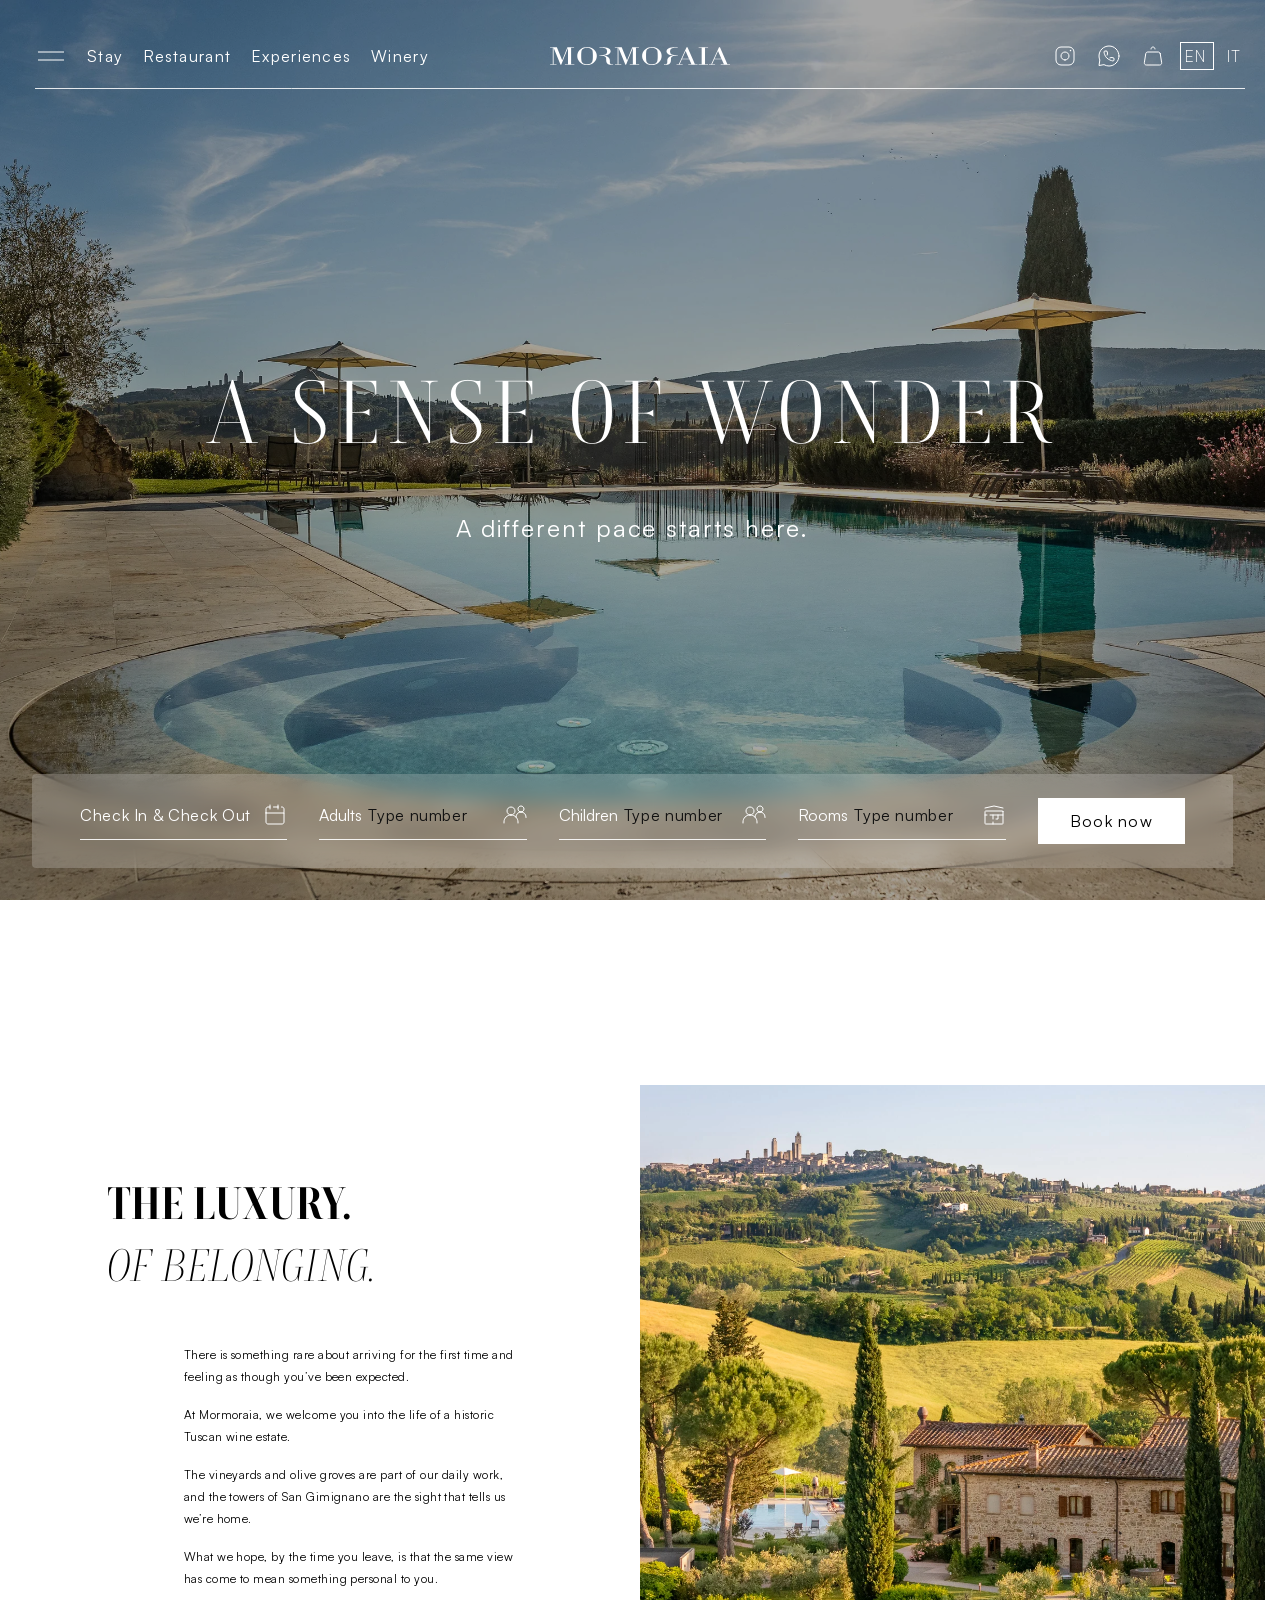
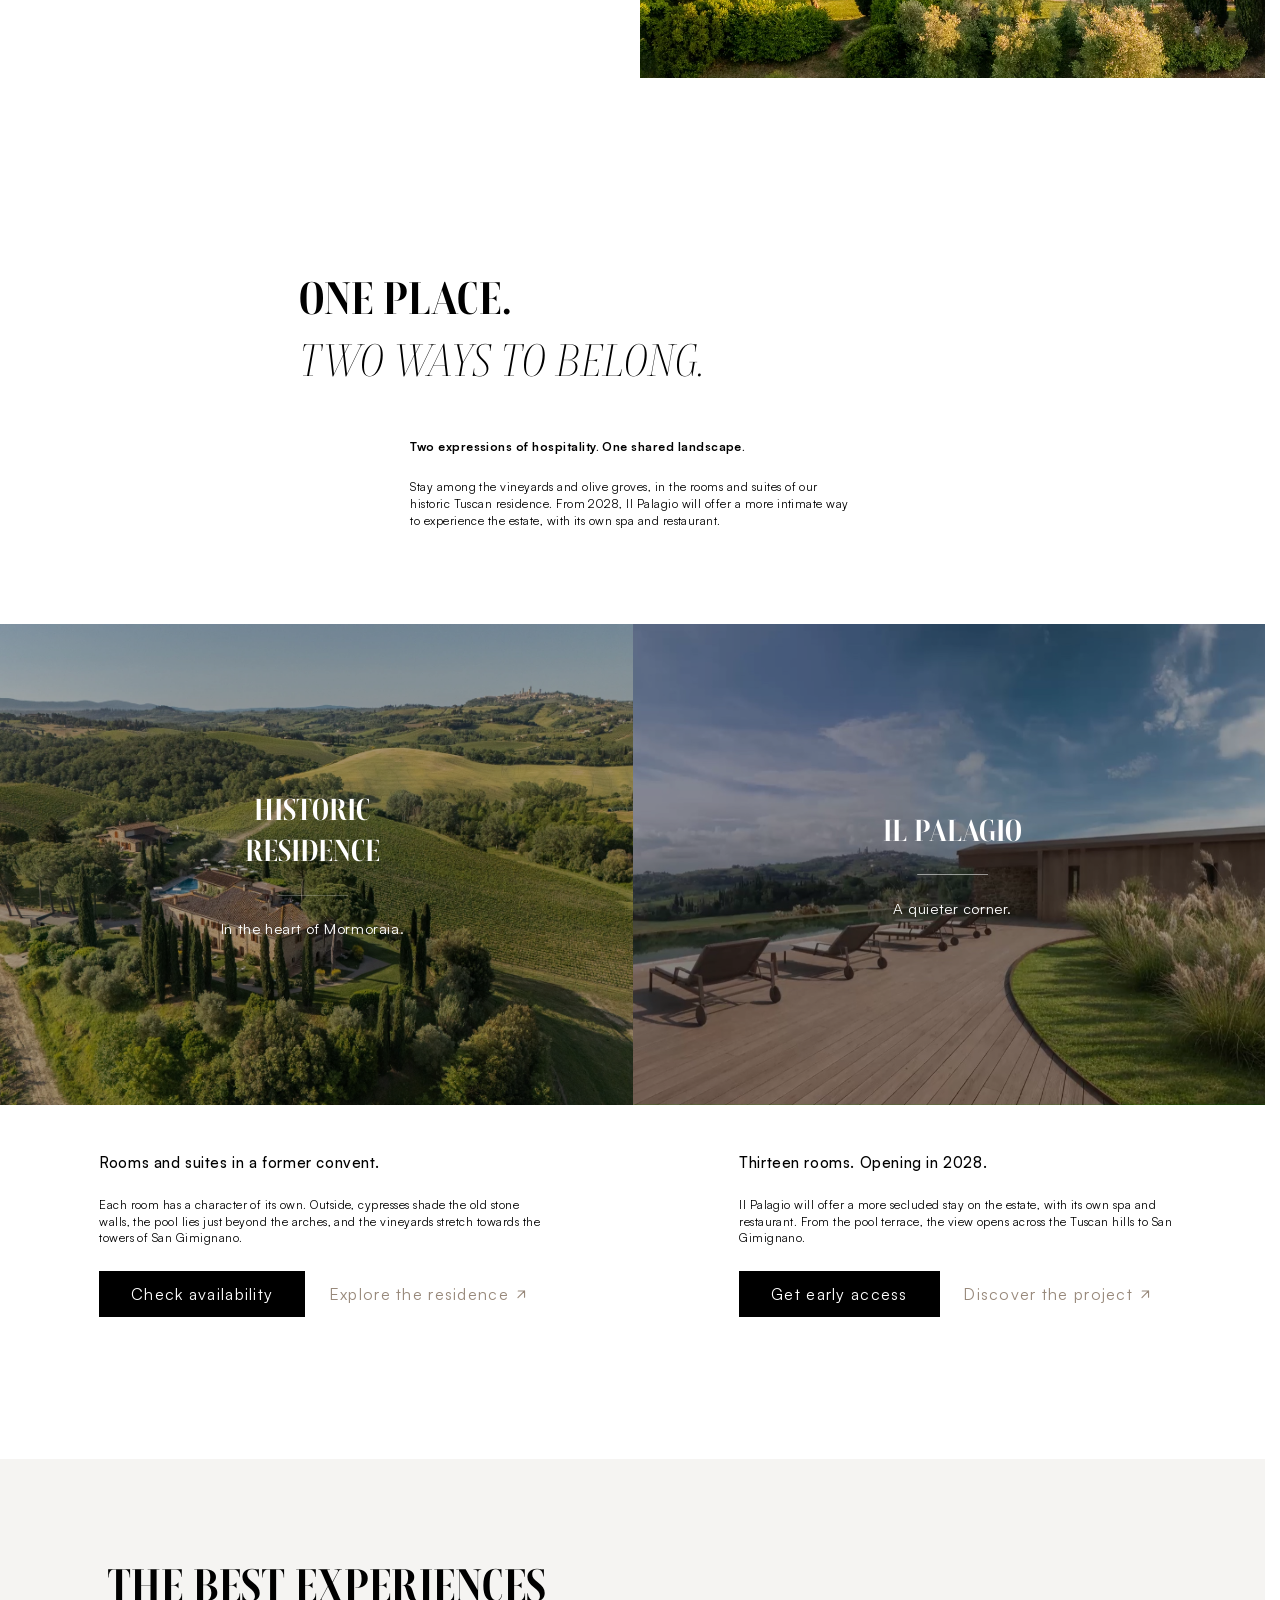
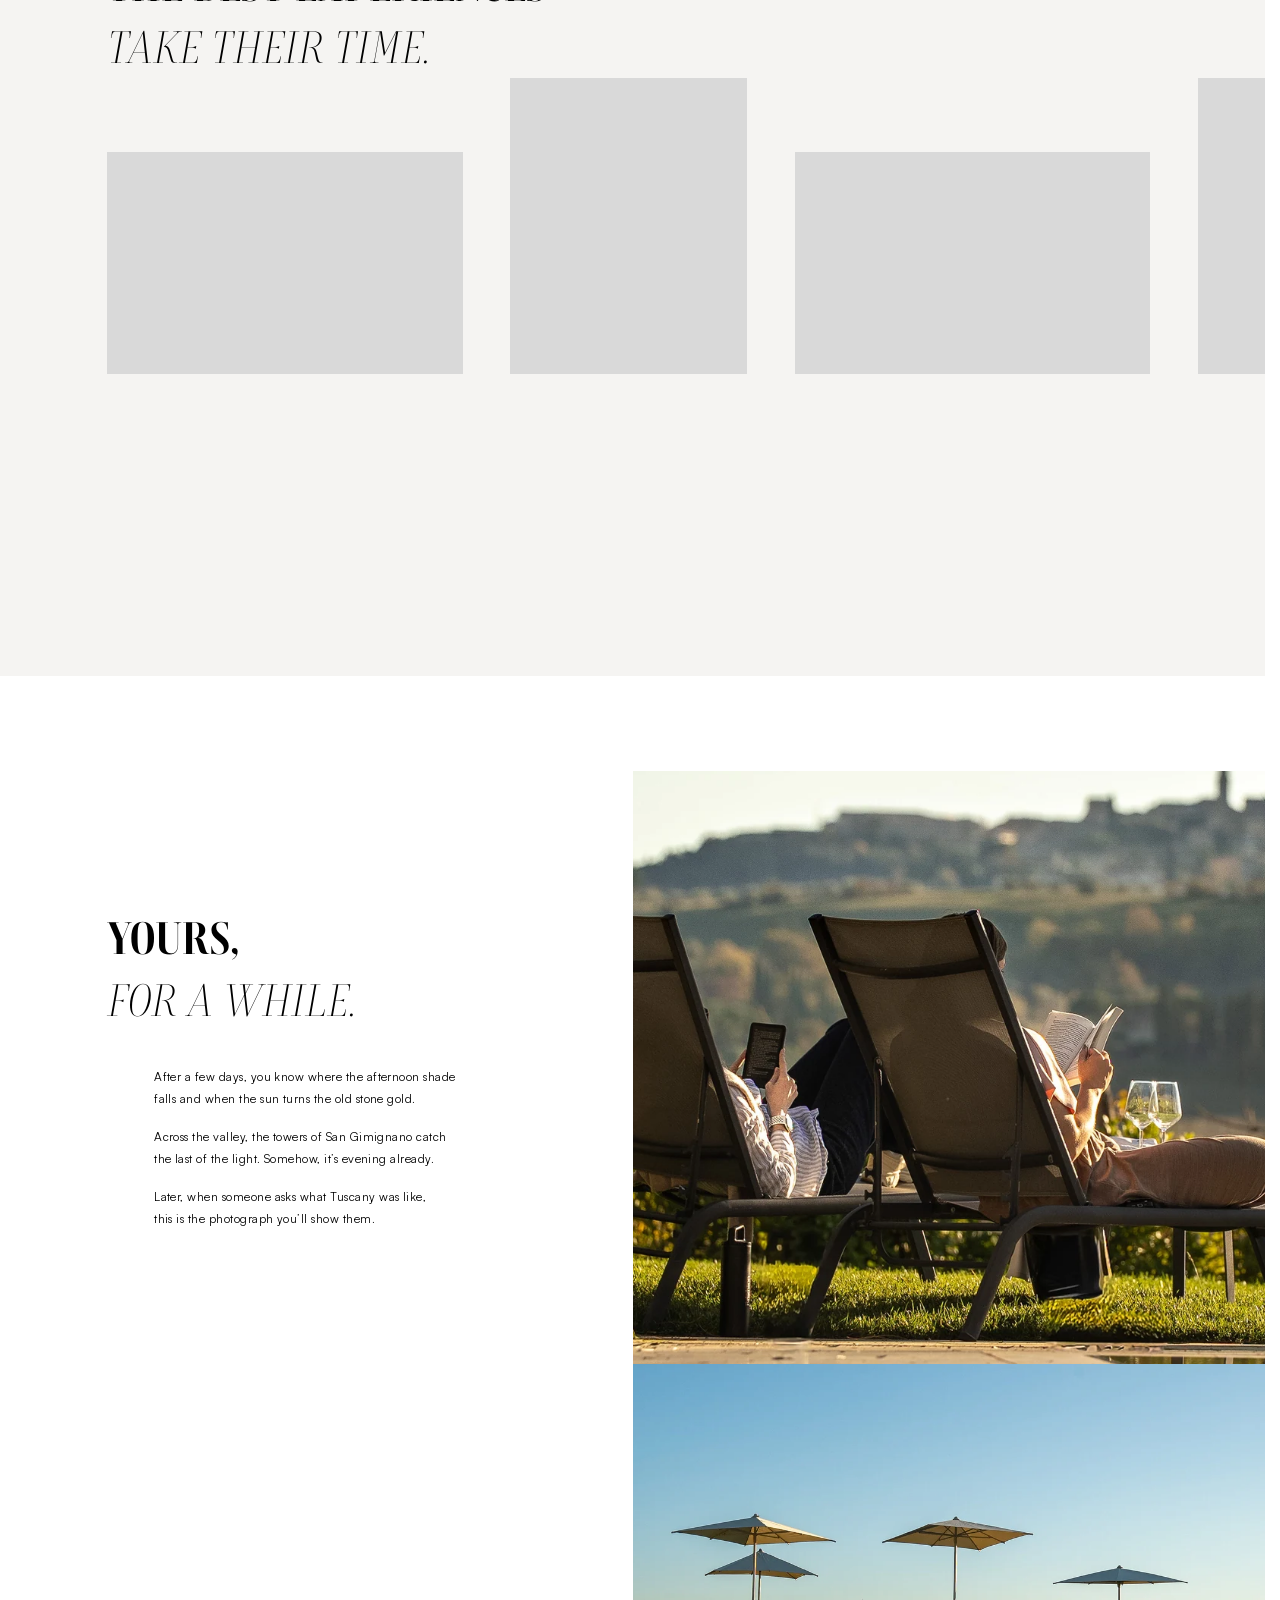
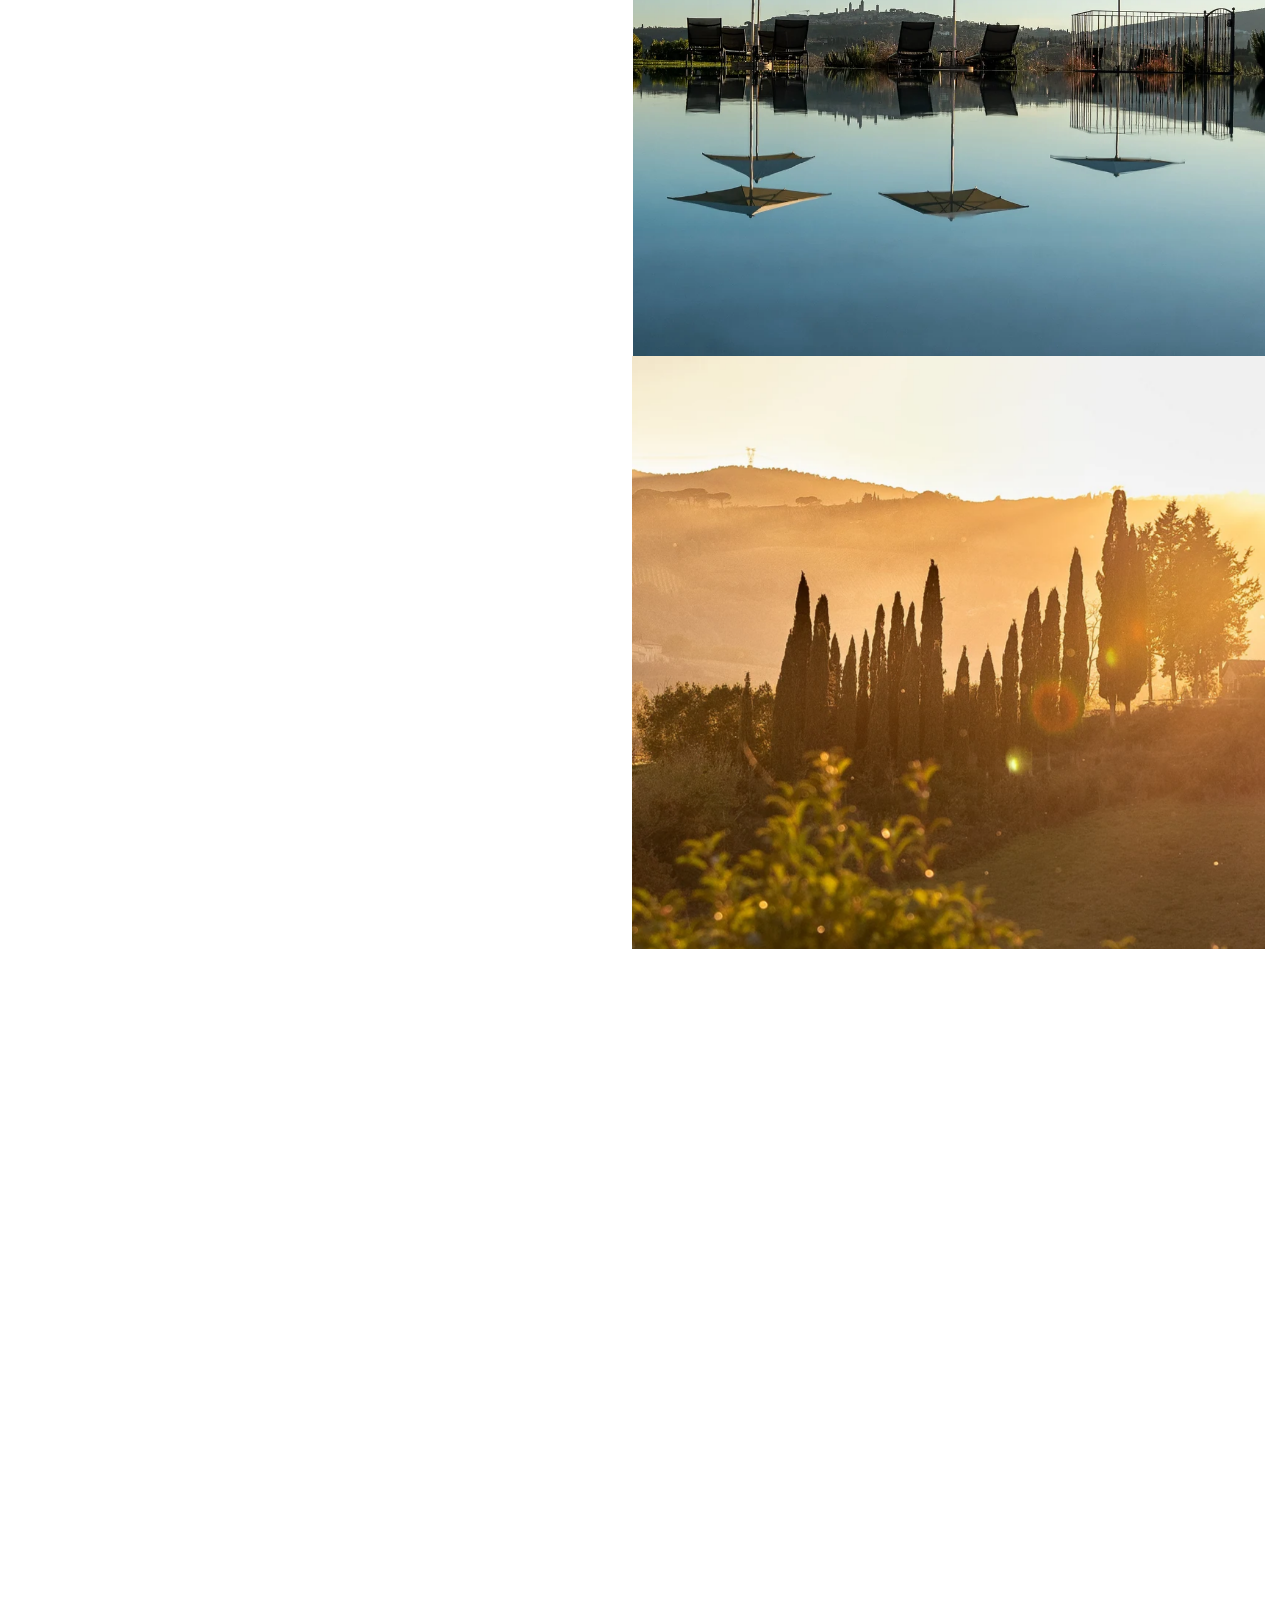
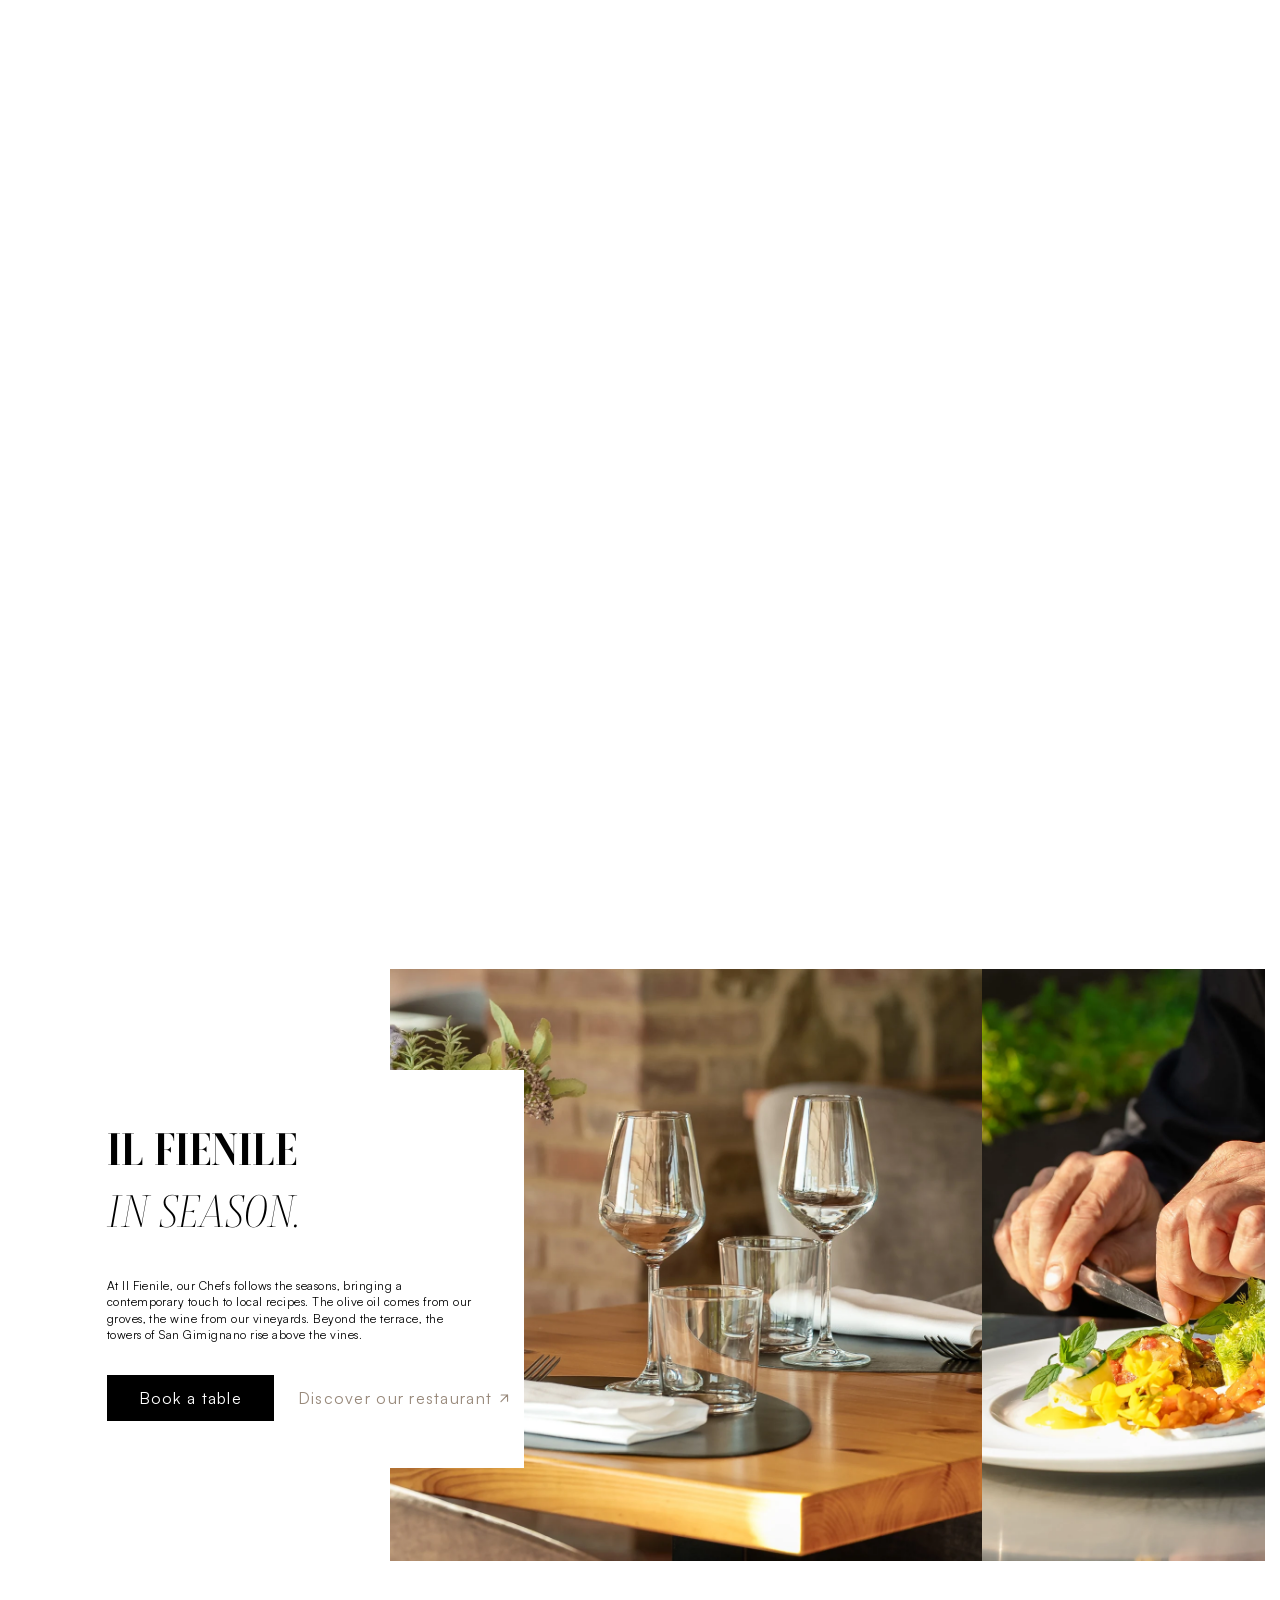
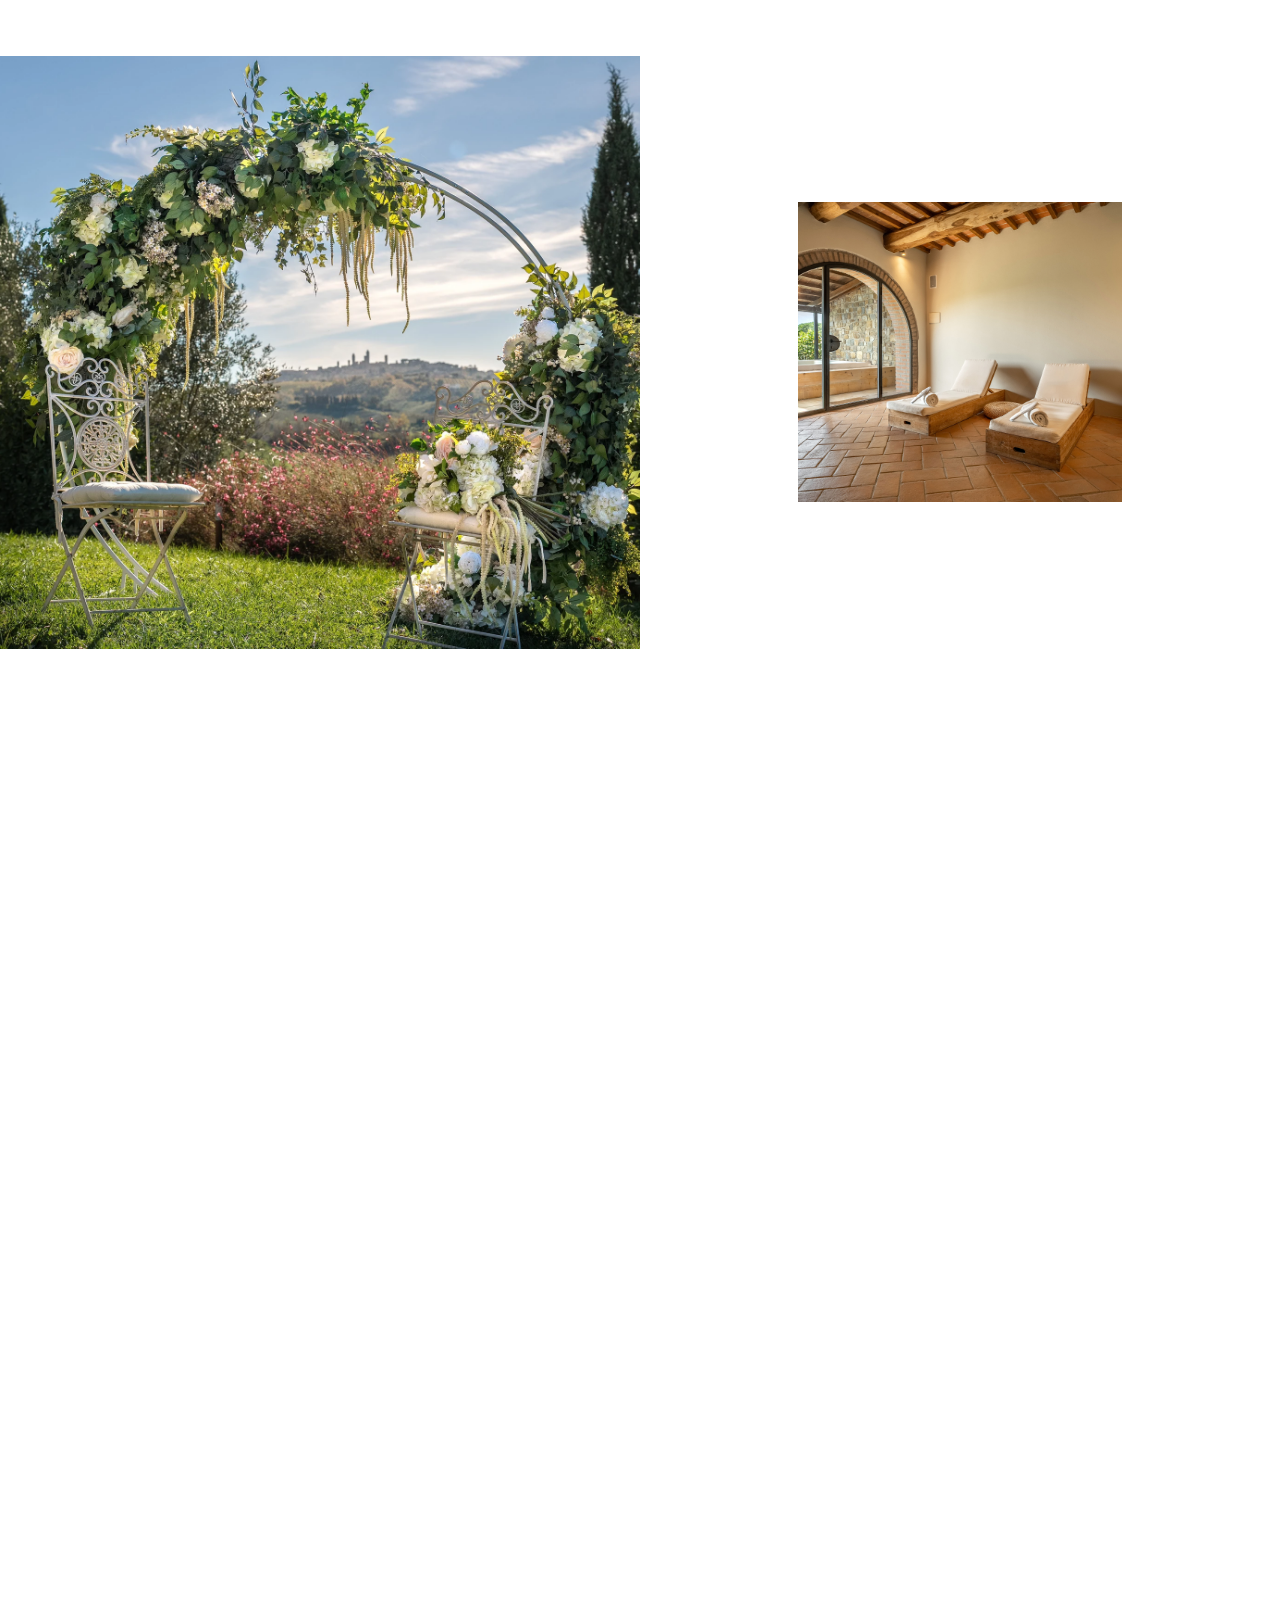
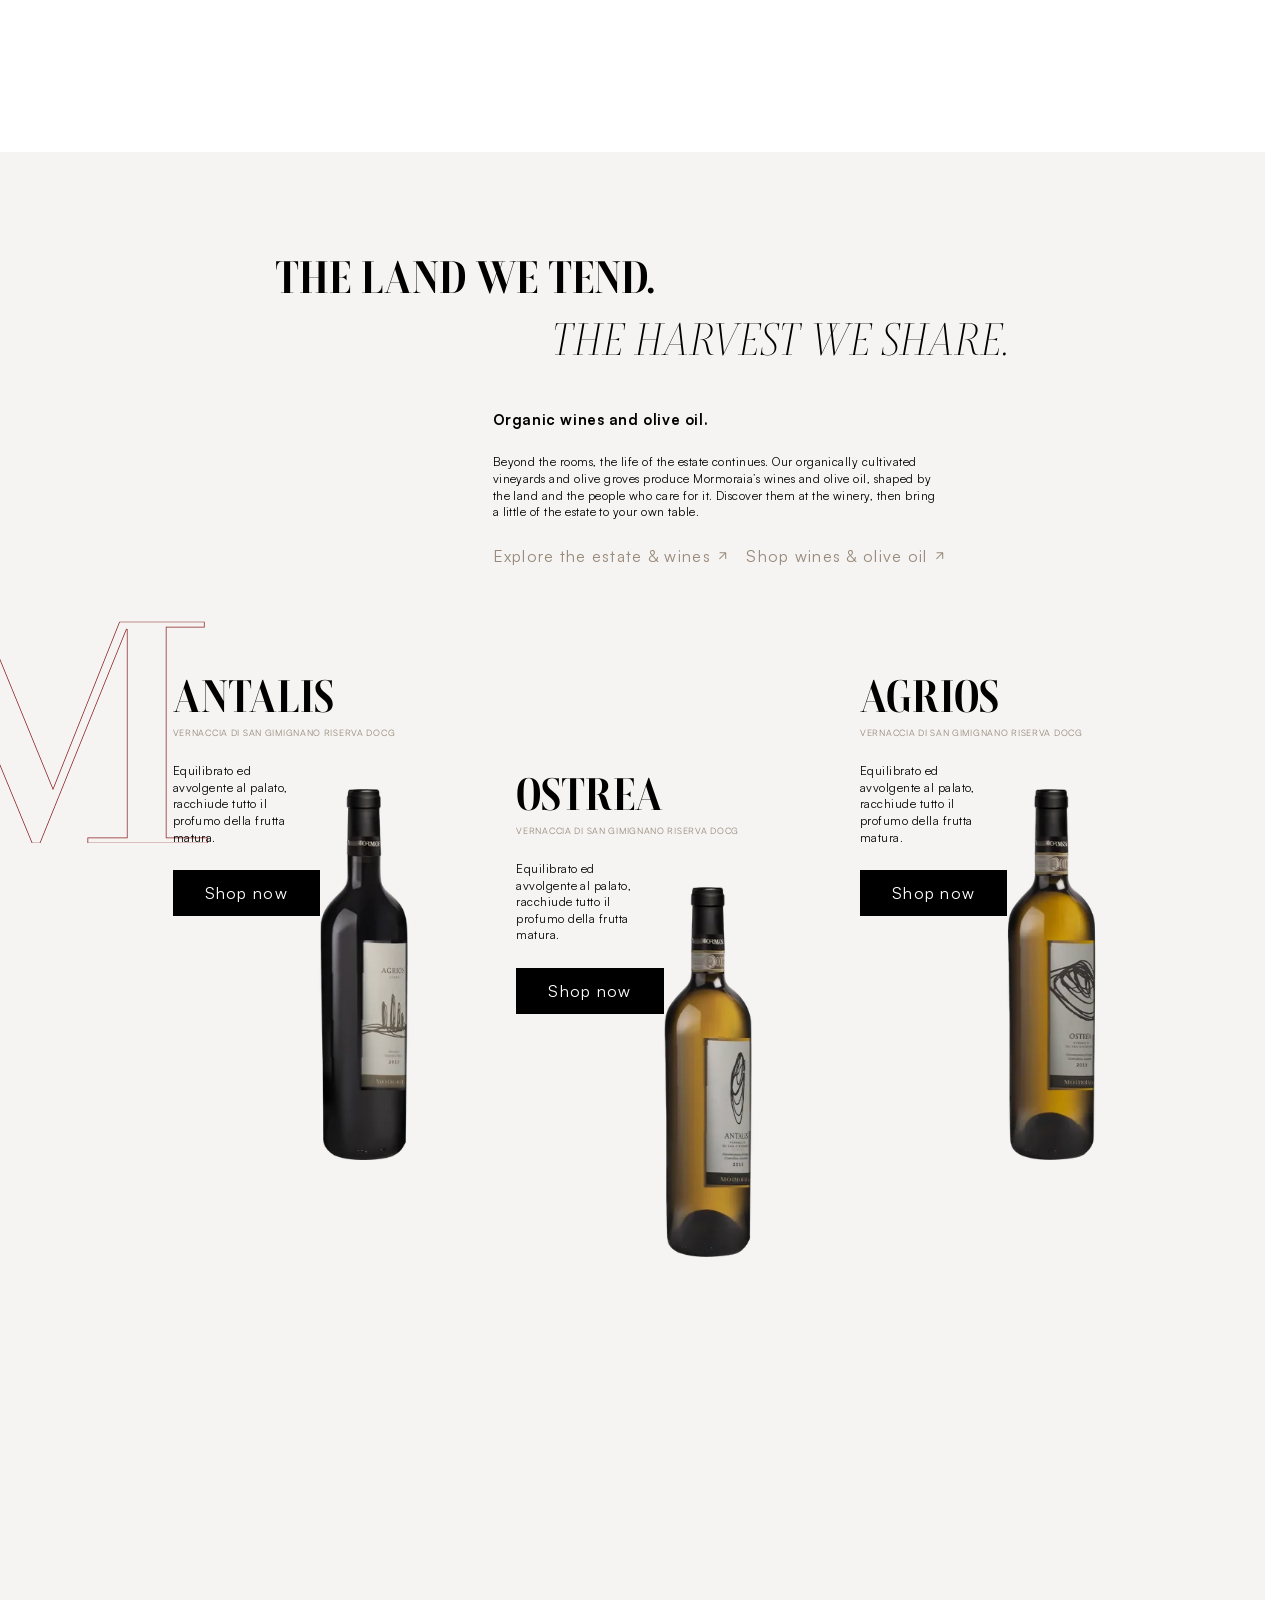
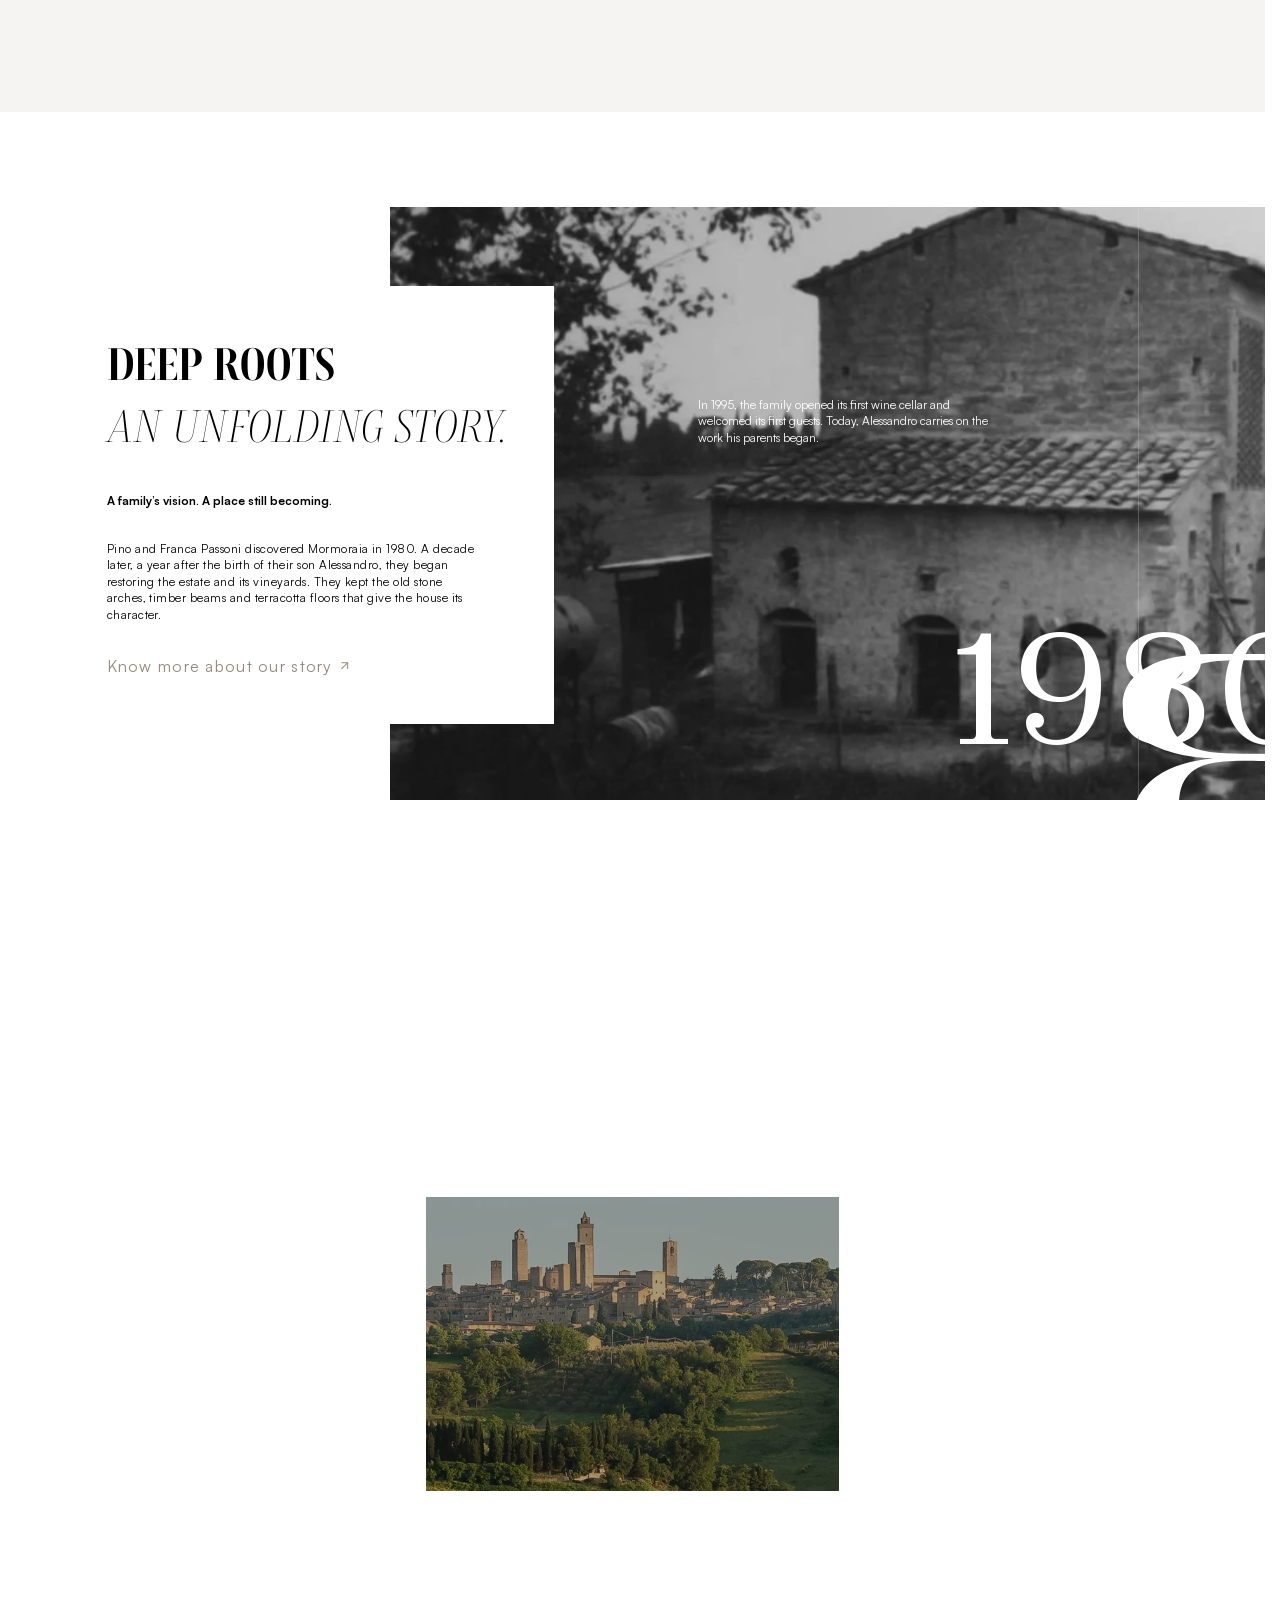
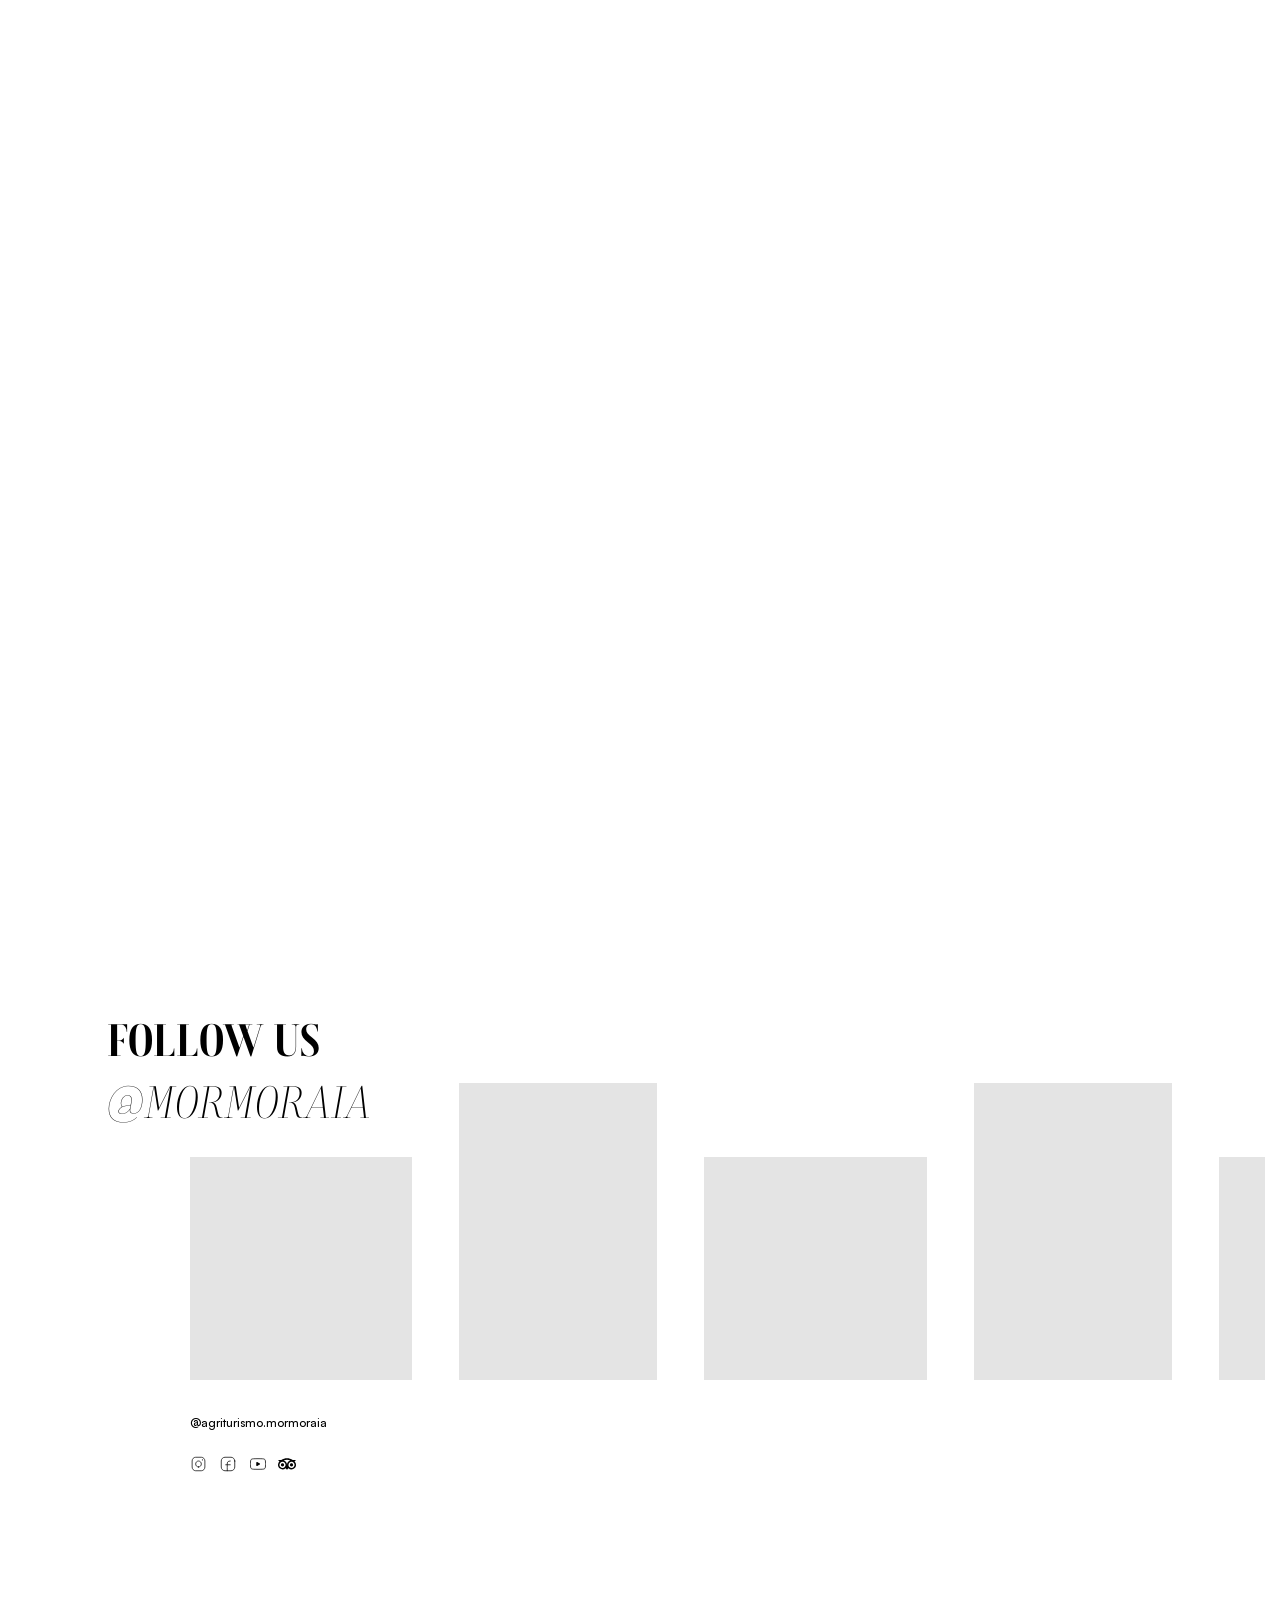
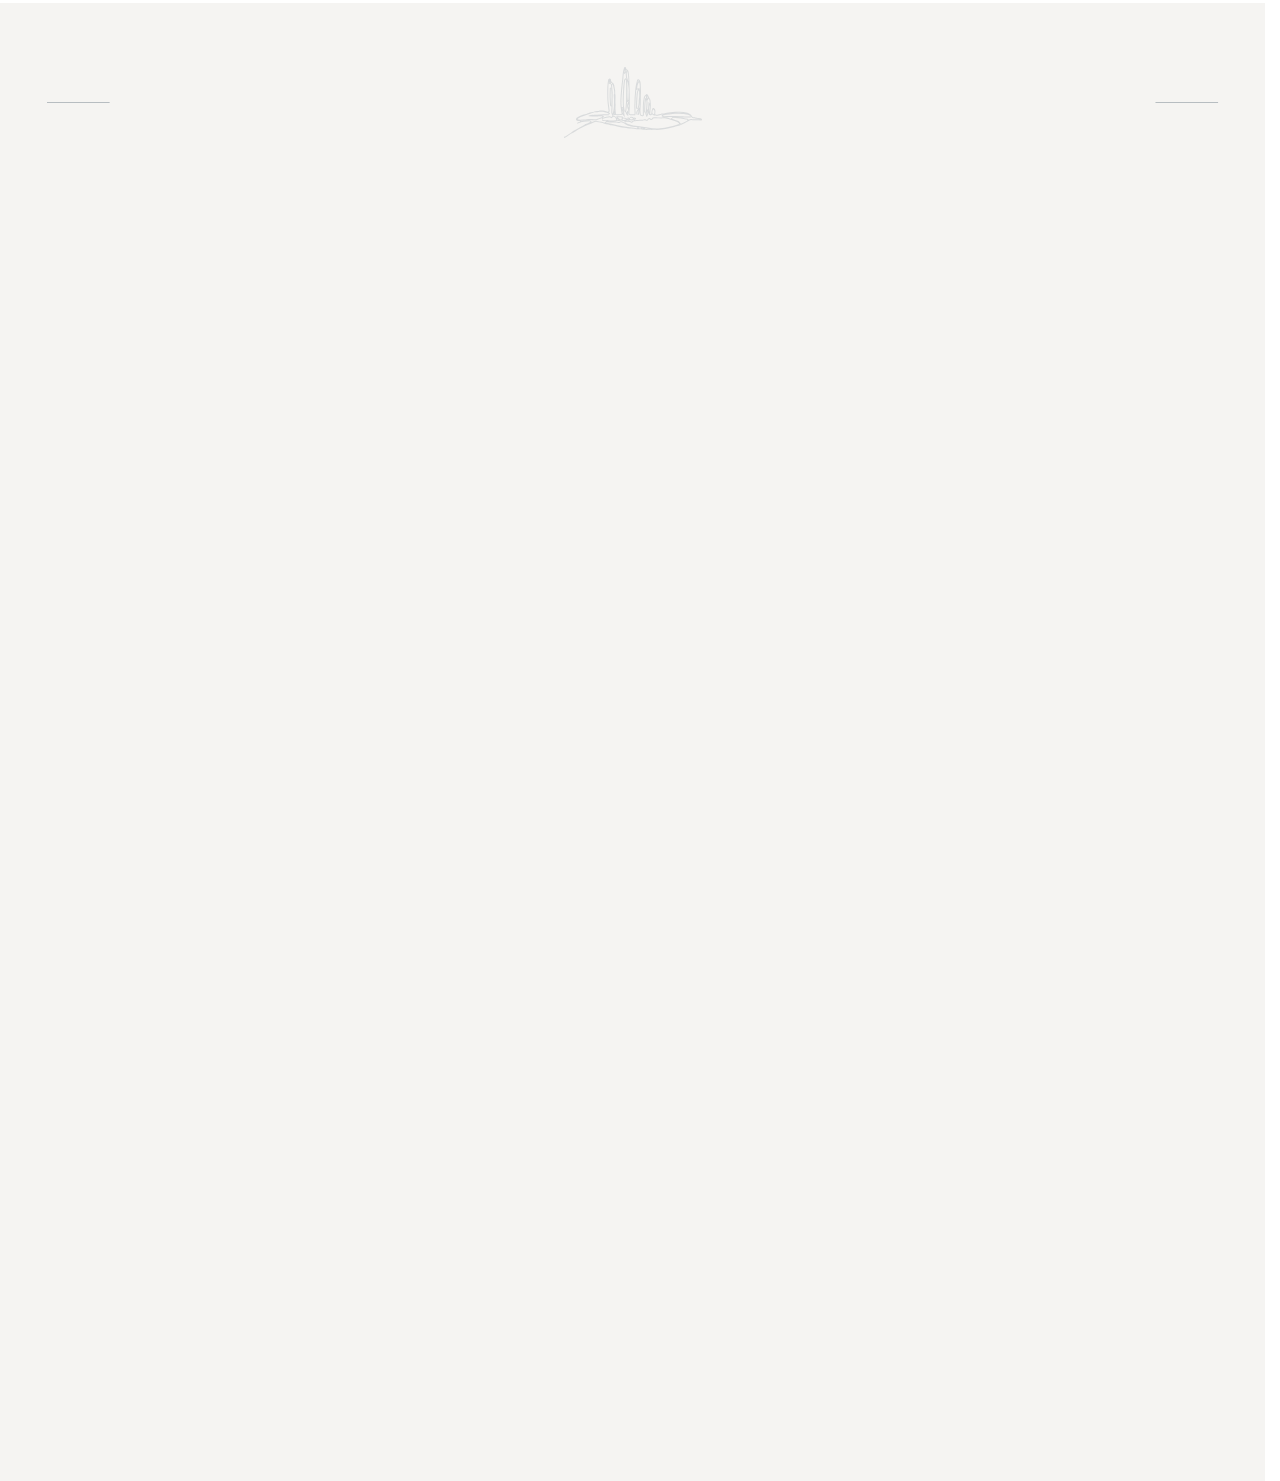
==== commit a83800ef: "Synchronize the mobile menu divider with submenu fades" ====
--- a/index.html
+++ b/index.html
@@ -3,7 +3,7 @@
 <link rel="icon" type="image/png" sizes="32x32" href="assets/favicon-32.png">
 <link rel="icon" type="image/svg+xml" sizes="any" href="assets/favicon.svg">
 <link rel="stylesheet" href="layout.css?v=10"><link rel="stylesheet" href="motion.css?v=29"><script defer src="entrances.js?v=3"></script><script defer src="motion.js?v=62"></script><script defer src="booking.js?v=1"></script><script defer src="footer.js?v=5"></script><link rel="stylesheet" href="components.css?v=45"><link rel="stylesheet" href="responsive.css?v=65">
-<link rel="stylesheet" href="navigation.css?v=10"><script defer src="page-scroll.js?v=36"></script><script defer src="navigation.js?v=42"></script><script defer src="bottles.js?v=17"></script><noscript><style>.mast-row>*,.opening :is(#n993,#n1010){opacity:1}.mast-rule{transform:none}.opening #n1051{--booking-entrance:1}</style></noscript></head><body><div data-name="Home-test" id="n985" class="layout0">
+<link rel="stylesheet" href="navigation.css?v=11"><script defer src="page-scroll.js?v=36"></script><script defer src="navigation.js?v=43"></script><script defer src="bottles.js?v=17"></script><noscript><style>.mast-row>*,.opening :is(#n993,#n1010){opacity:1}.mast-rule{transform:none}.opening #n1051{--booking-entrance:1}</style></noscript></head><body><div data-name="Home-test" id="n985" class="layout0">
       <div class="navigation">
 <header class="masthead" aria-label="Mormoraia">
  <div class="mast-row">
--- a/navigation.css
+++ b/navigation.css
@@ -57,6 +57,8 @@
   padding-inline: var(--menu-start) var(--menu-inset);
 }
 .menu-items {
+  --menu-choice-fade: .56s;
+  --menu-choice-stagger: .09s;
   position: relative;
   display: grid;
   justify-items: start;
@@ -126,8 +128,8 @@
 .menu-panel[aria-hidden="false"] li {
   opacity: 1;
   translate: none;
-  transition: opacity .56s var(--silk) calc(var(--menu-choice-delay, .7s) + var(--choice-order, 0) * .09s),
-              translate .65s var(--silk) calc(var(--menu-choice-delay, .7s) + var(--choice-order, 0) * .09s);
+  transition: opacity var(--menu-choice-fade) var(--silk) calc(var(--menu-choice-delay, .7s) + var(--choice-order, 0) * var(--menu-choice-stagger)),
+              translate .65s var(--silk) calc(var(--menu-choice-delay, .7s) + var(--choice-order, 0) * var(--menu-choice-stagger));
 }
 .menu-items[data-indicator="move"] {--menu-choice-delay: .18s}
 .menu-panel[aria-hidden="false"] li:focus-within {opacity: 1; translate: none; transition: none}
@@ -285,7 +287,10 @@
     grid-template-rows: 0fr;
     transition: grid-template-rows .62s var(--silk), visibility 0s .62s;
   }
-  .menu-panel[aria-hidden="false"] {grid-template-rows: 1fr}
+  .menu-panel[aria-hidden="false"] {
+    grid-template-rows: 1fr;
+    transition-duration: var(--menu-choice-delay), 0s;
+  }
   .menu-panel-clip {min-height: 0; overflow: clip}
   .menu-choices {gap: 16px; padding-top: 24px}
   .menu-panel-clip::after {
@@ -299,7 +304,11 @@
     transform-origin: left;
     transition: scale .62s var(--silk);
   }
-  .menu-panel[aria-hidden="false"] .menu-panel-clip::after {scale: 1 1}
+  .menu-panel[aria-hidden="false"] .menu-panel-clip::after {
+    scale: 1 1;
+    transition-duration: calc(var(--menu-choice-fade) + (var(--menu-choice-count, 1) - 1) * var(--menu-choice-stagger));
+    transition-delay: var(--menu-choice-delay);
+  }
   .menu-footer, .menu-bottom {flex-direction: column}
 }
 
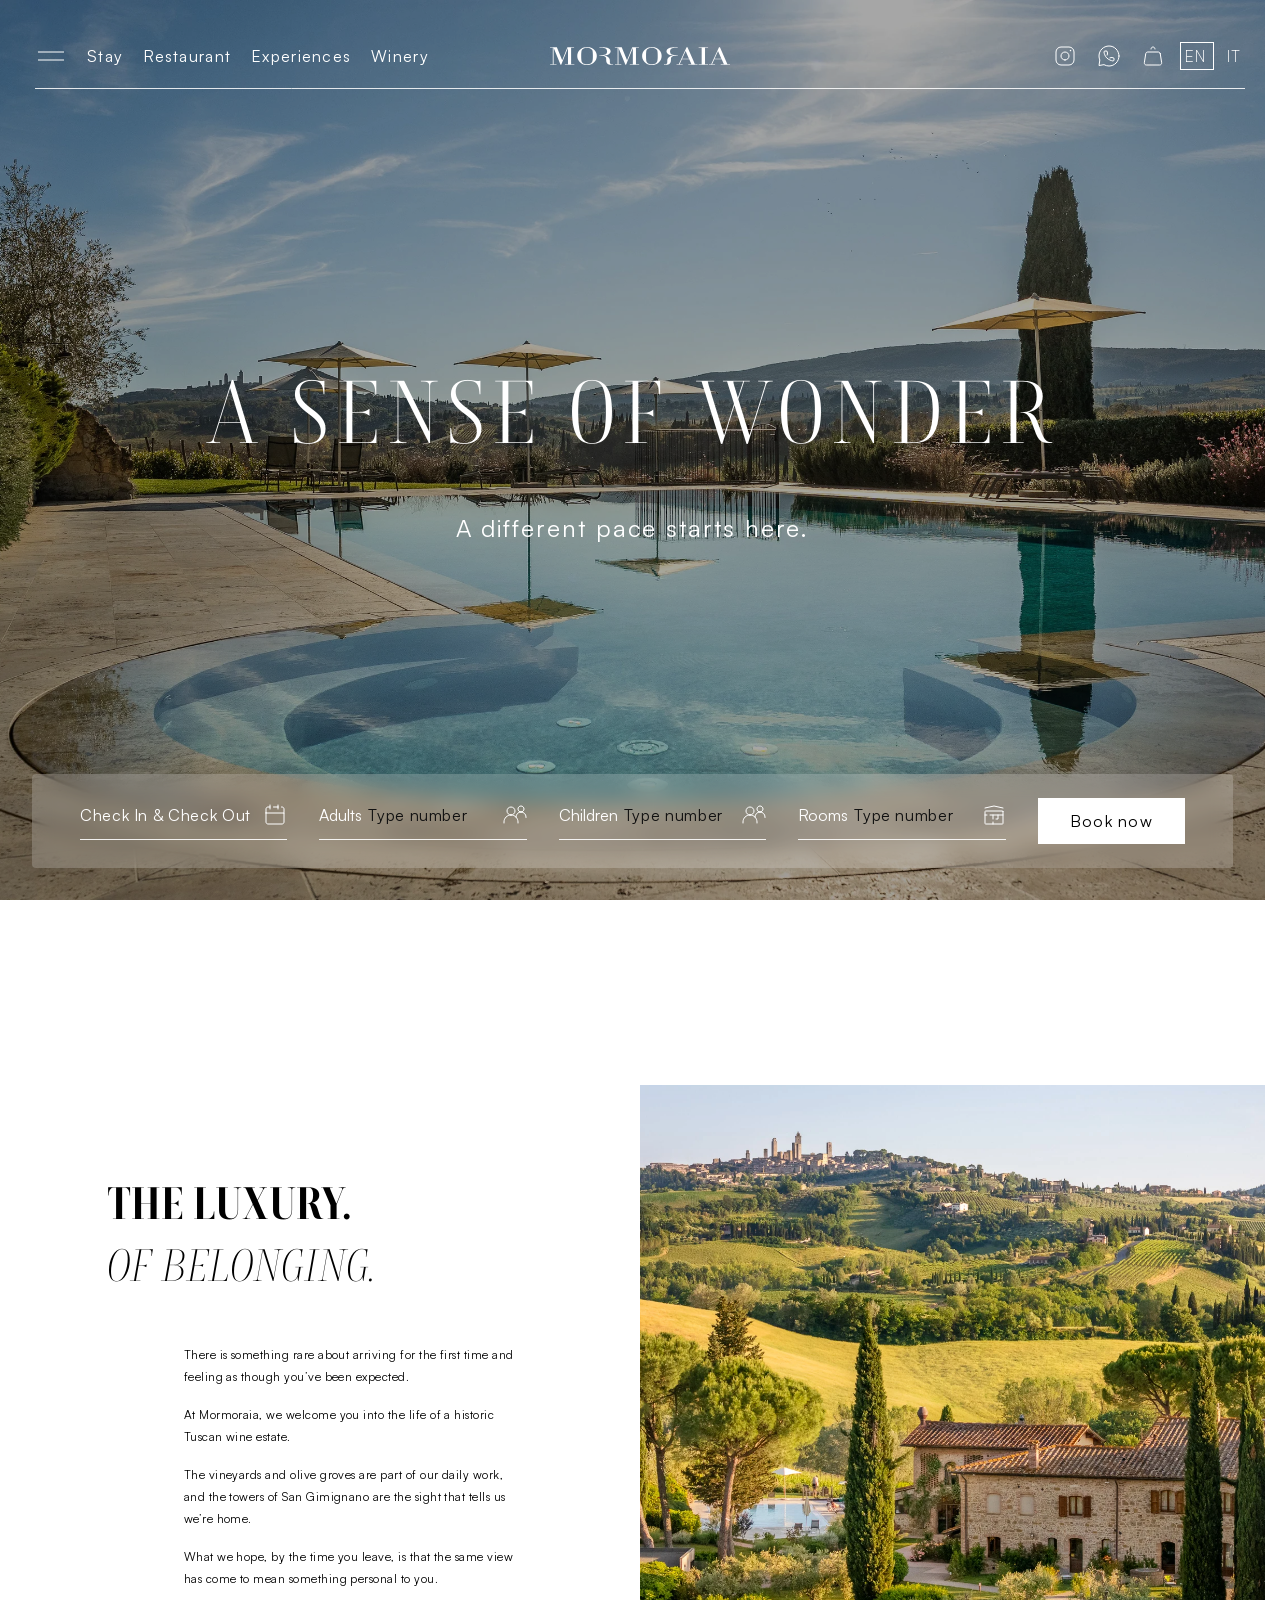
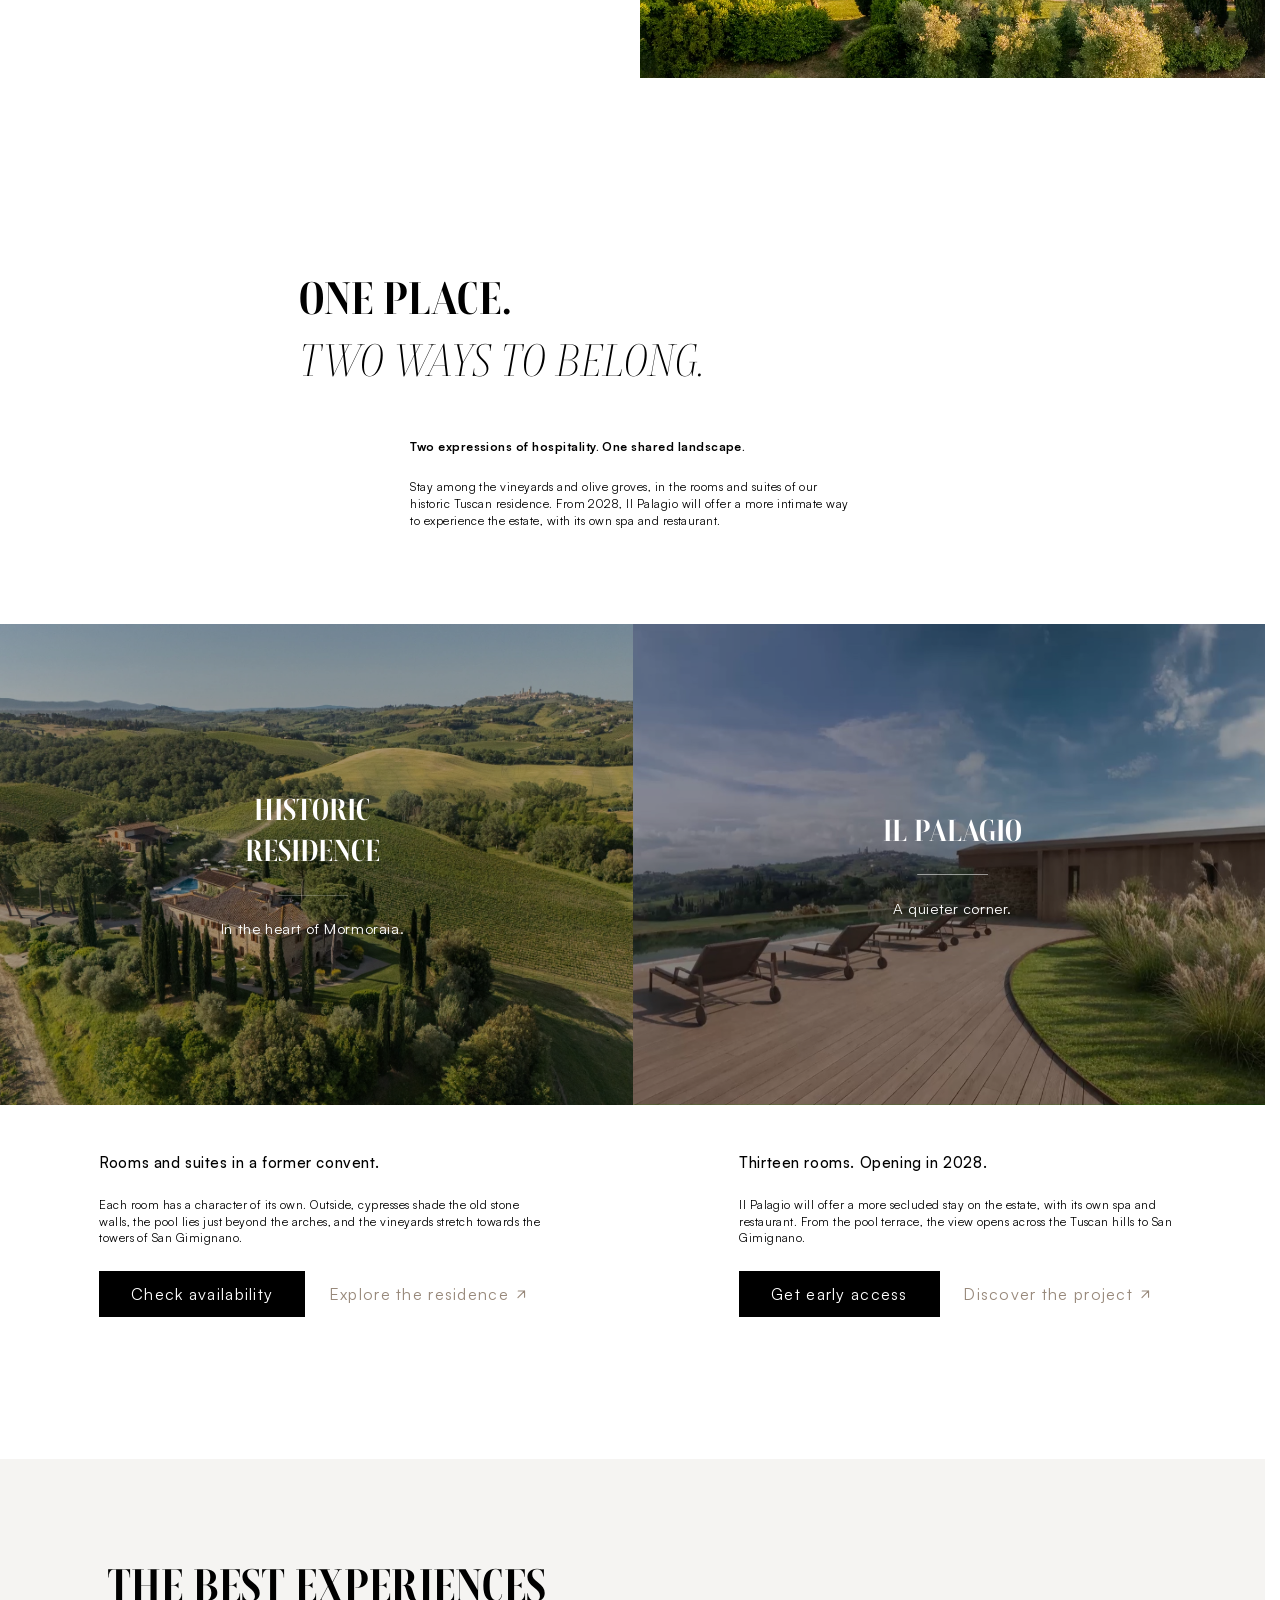
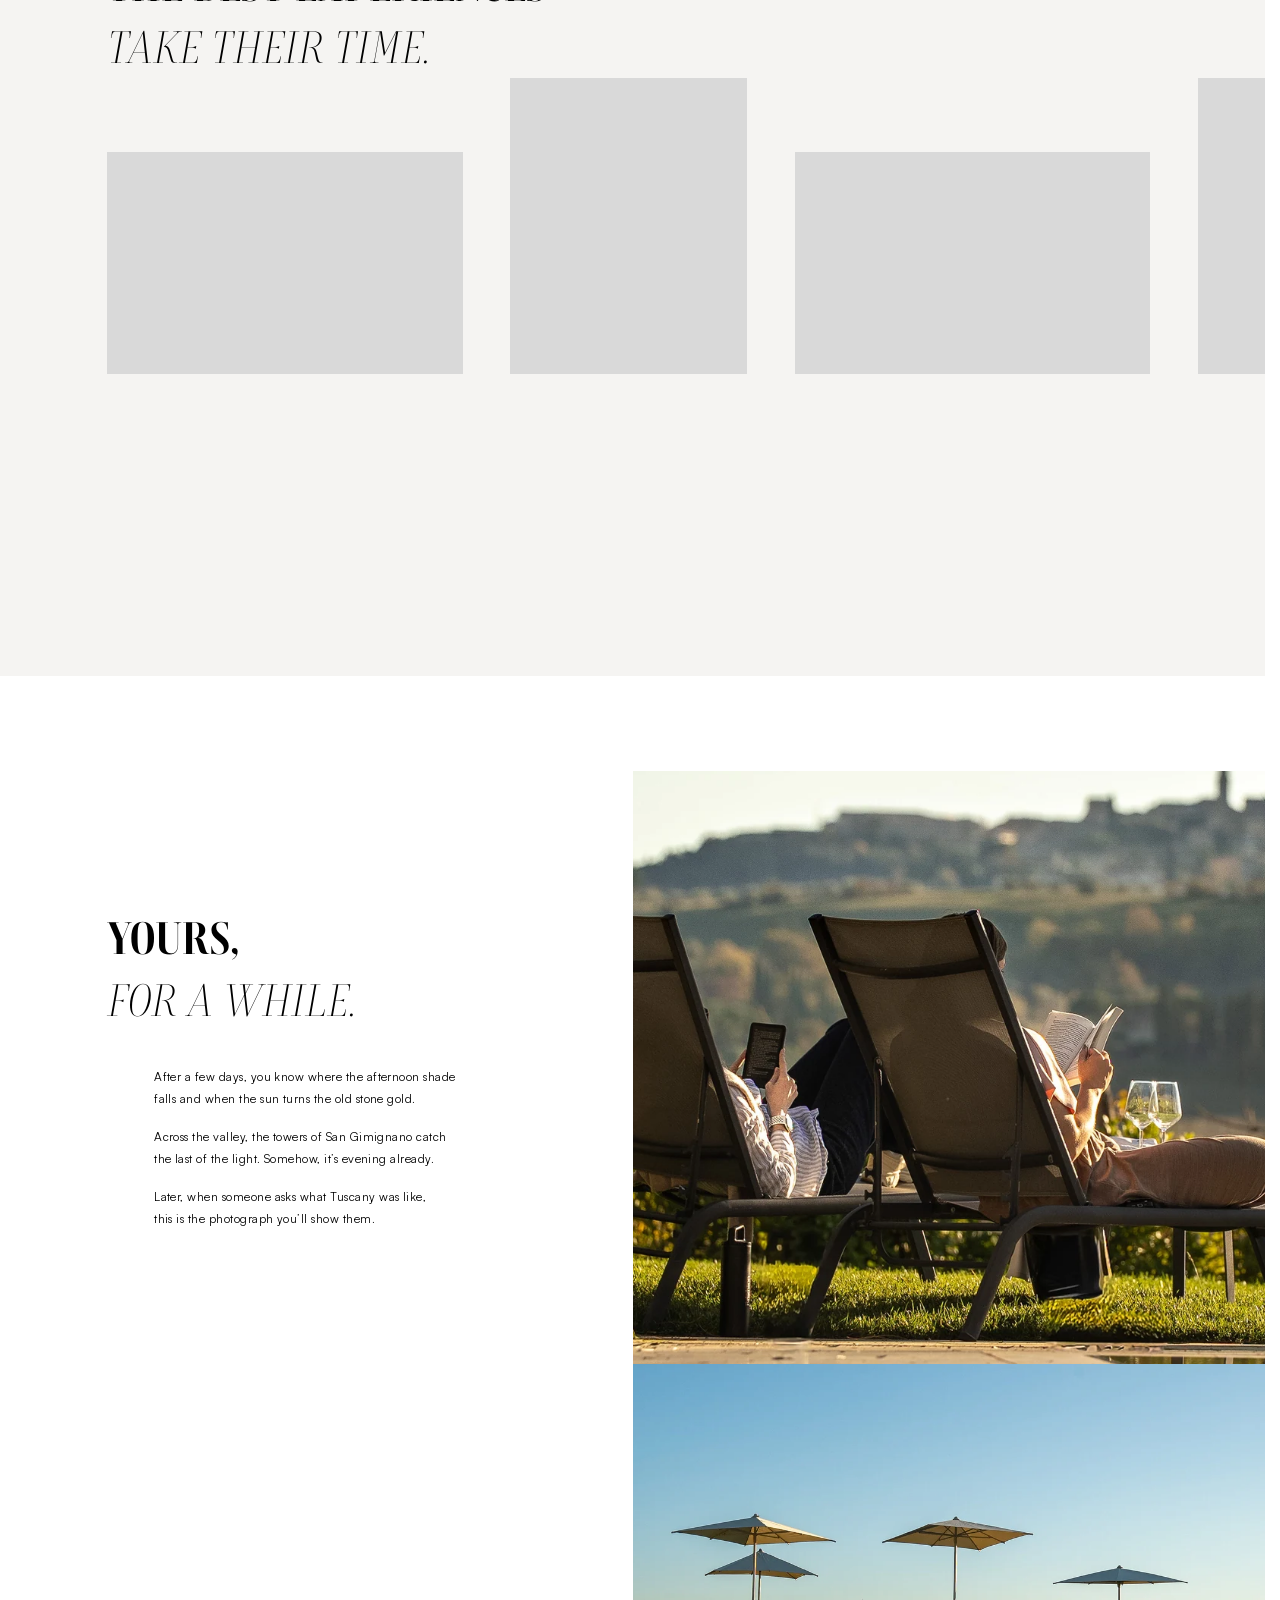
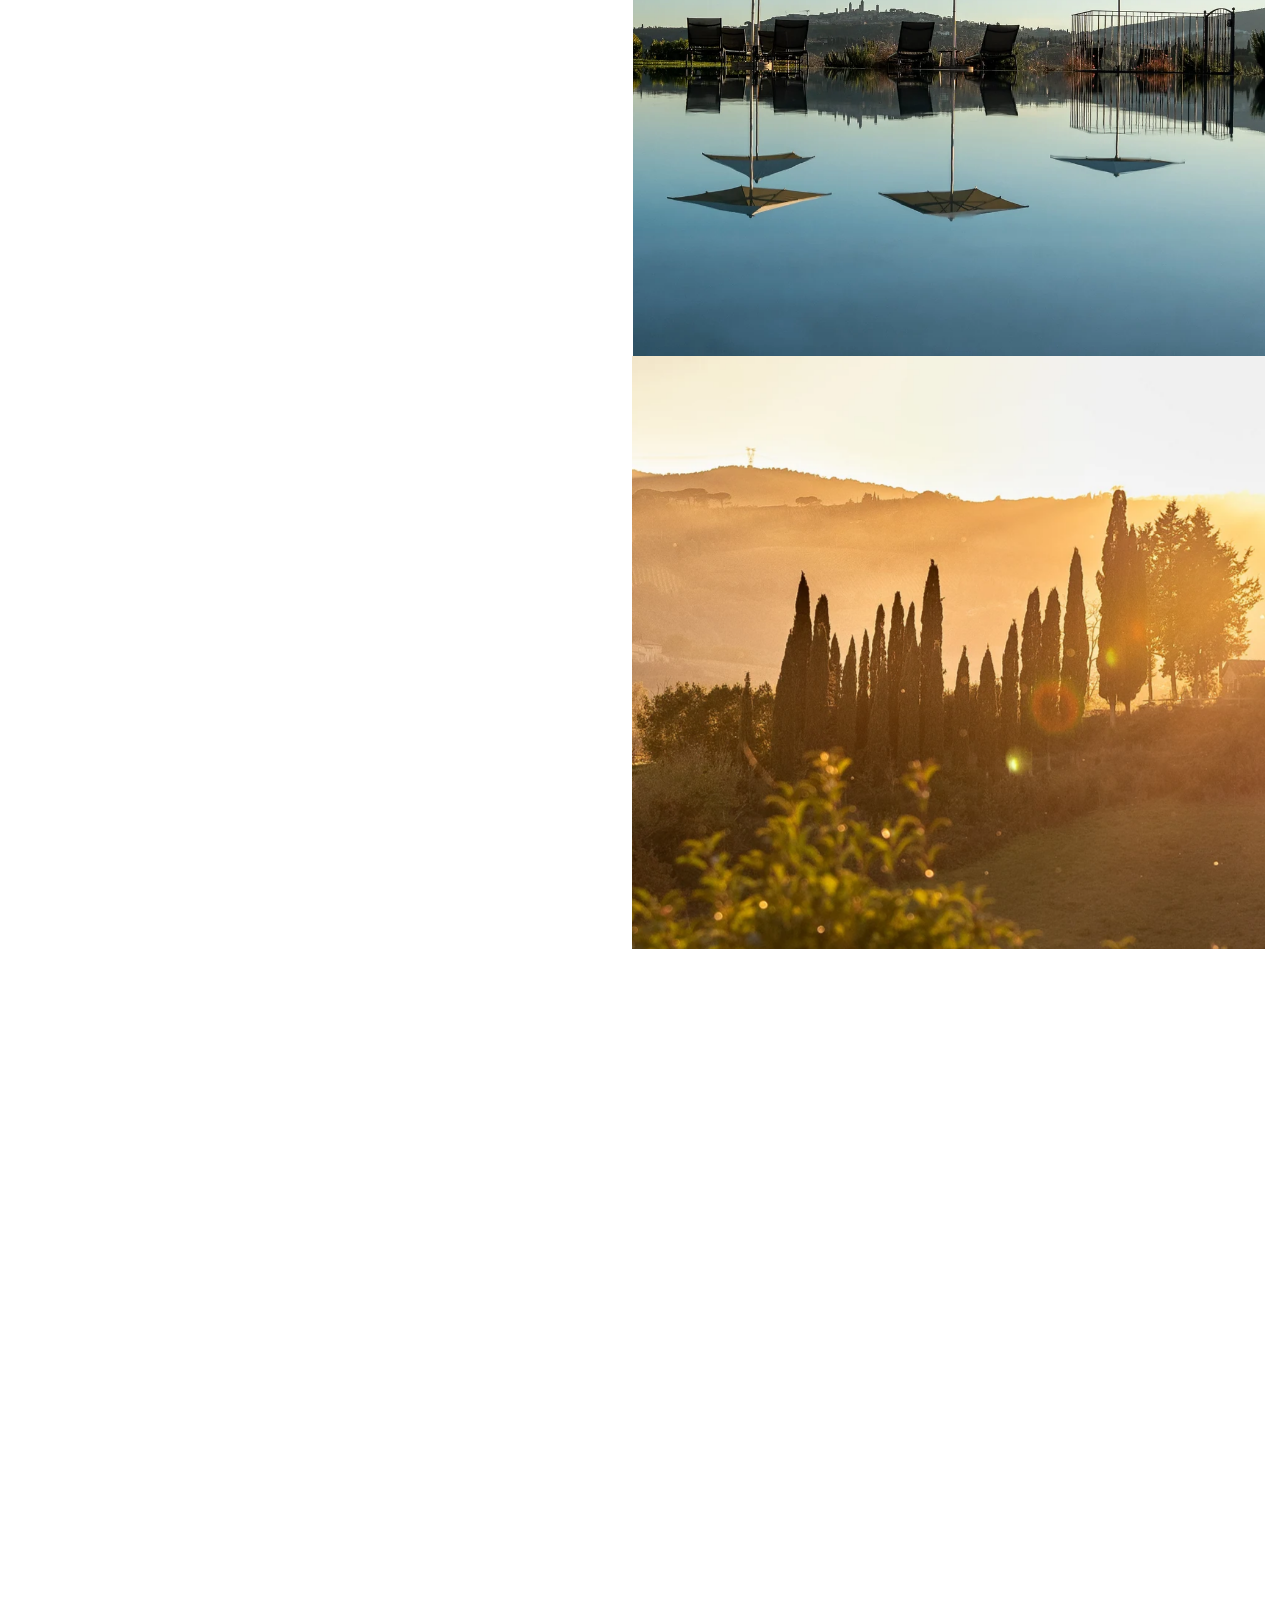
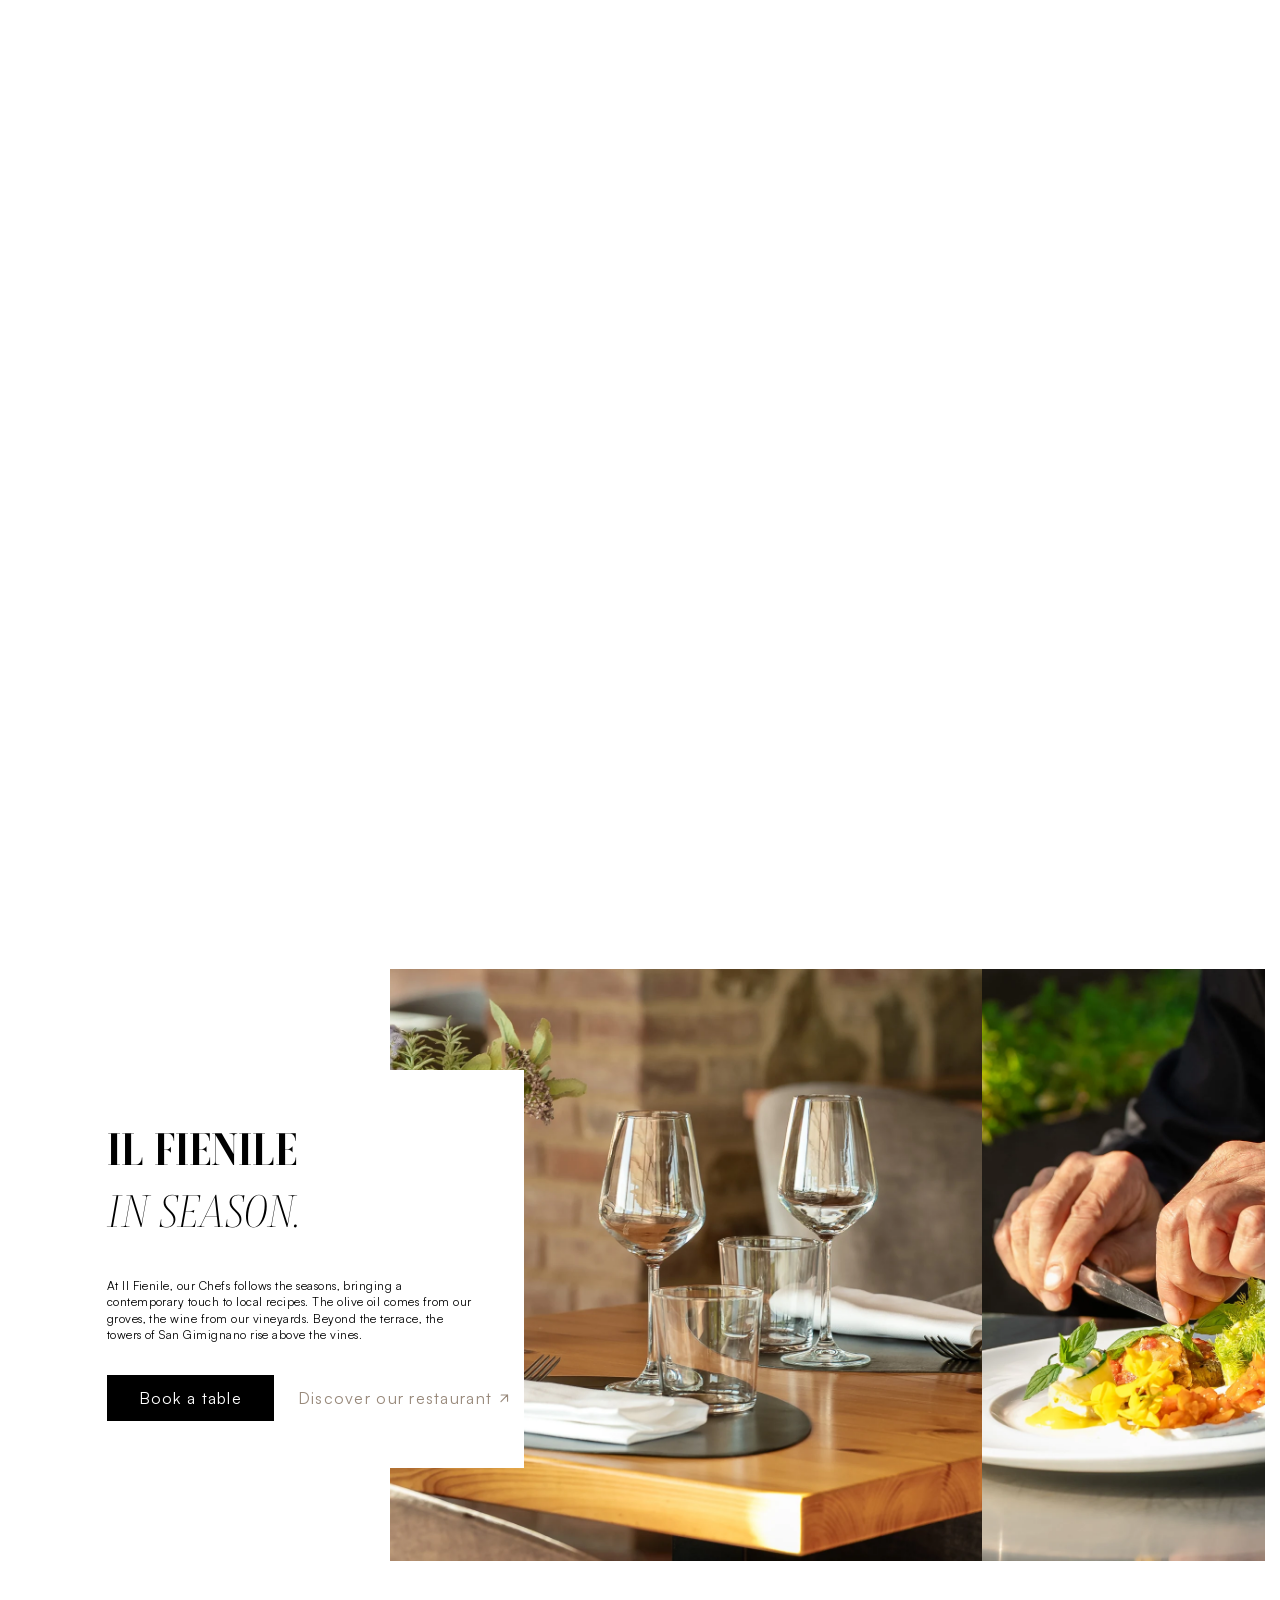
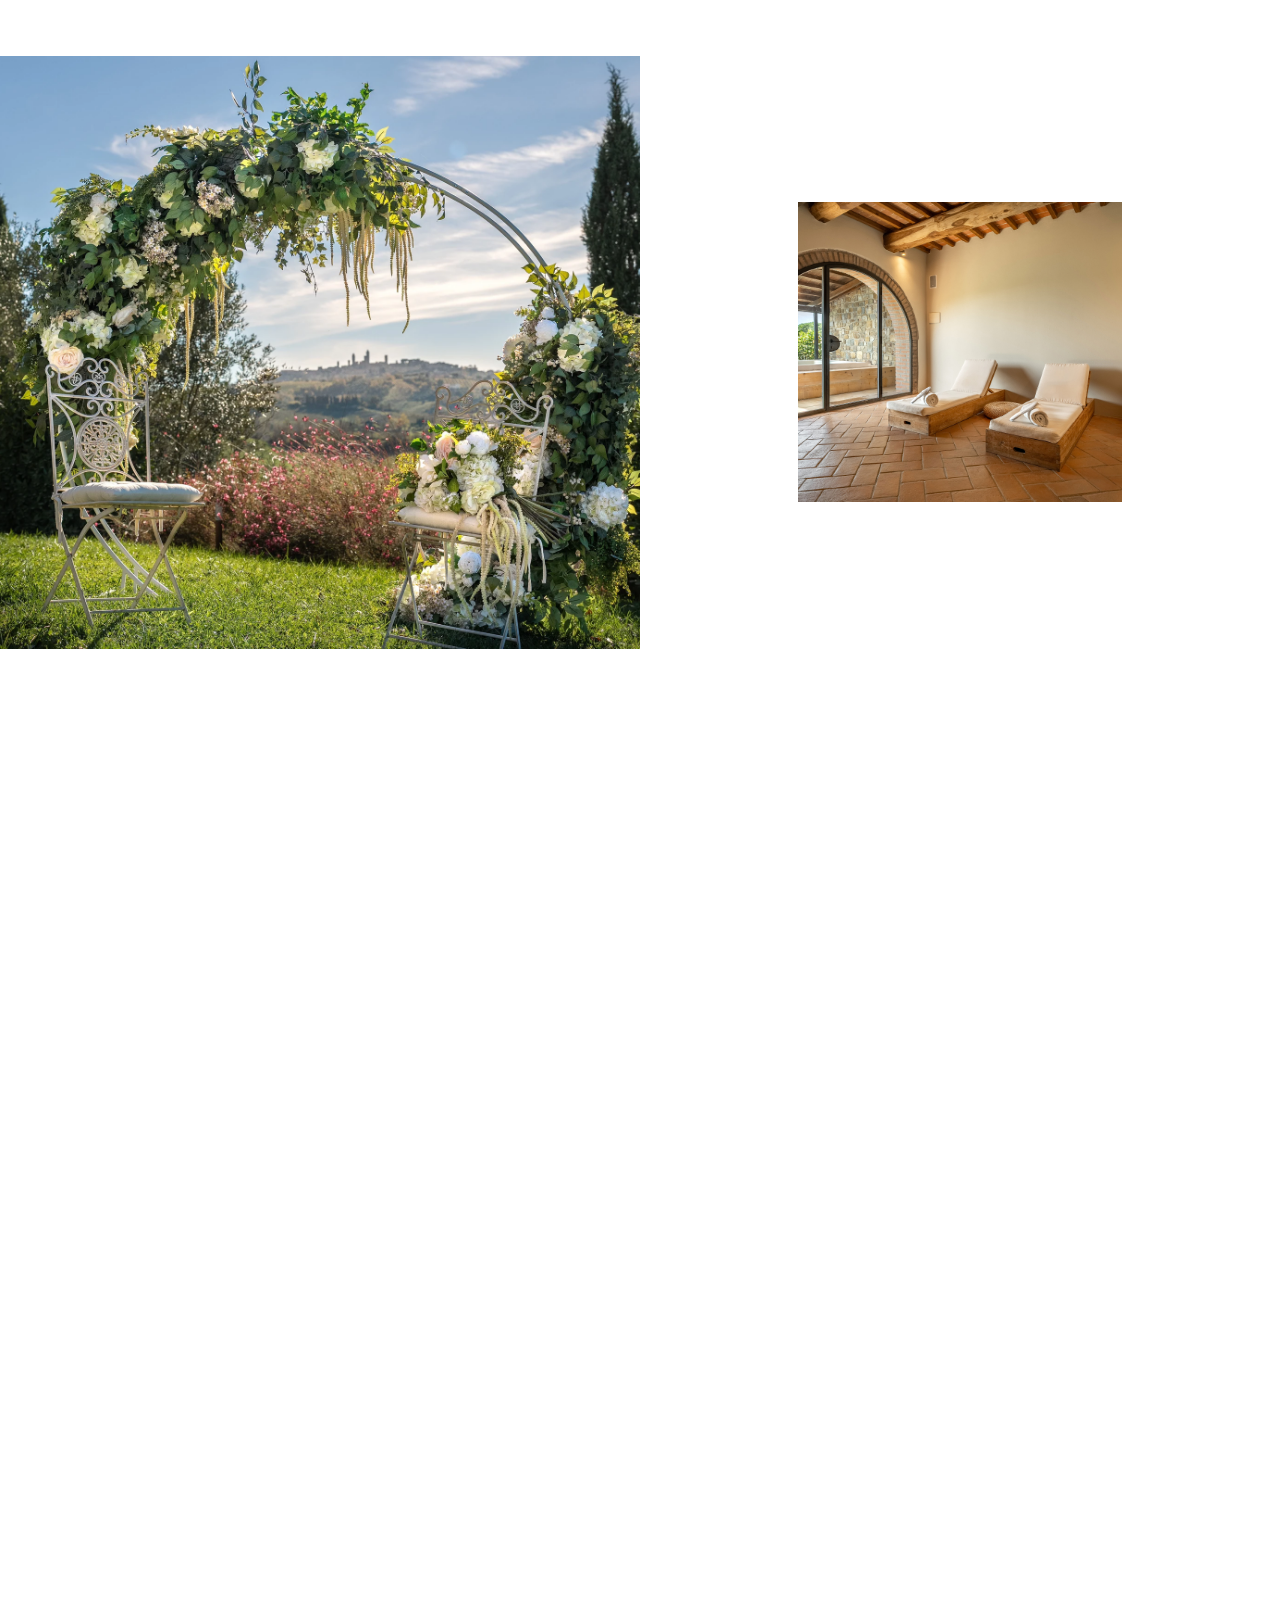
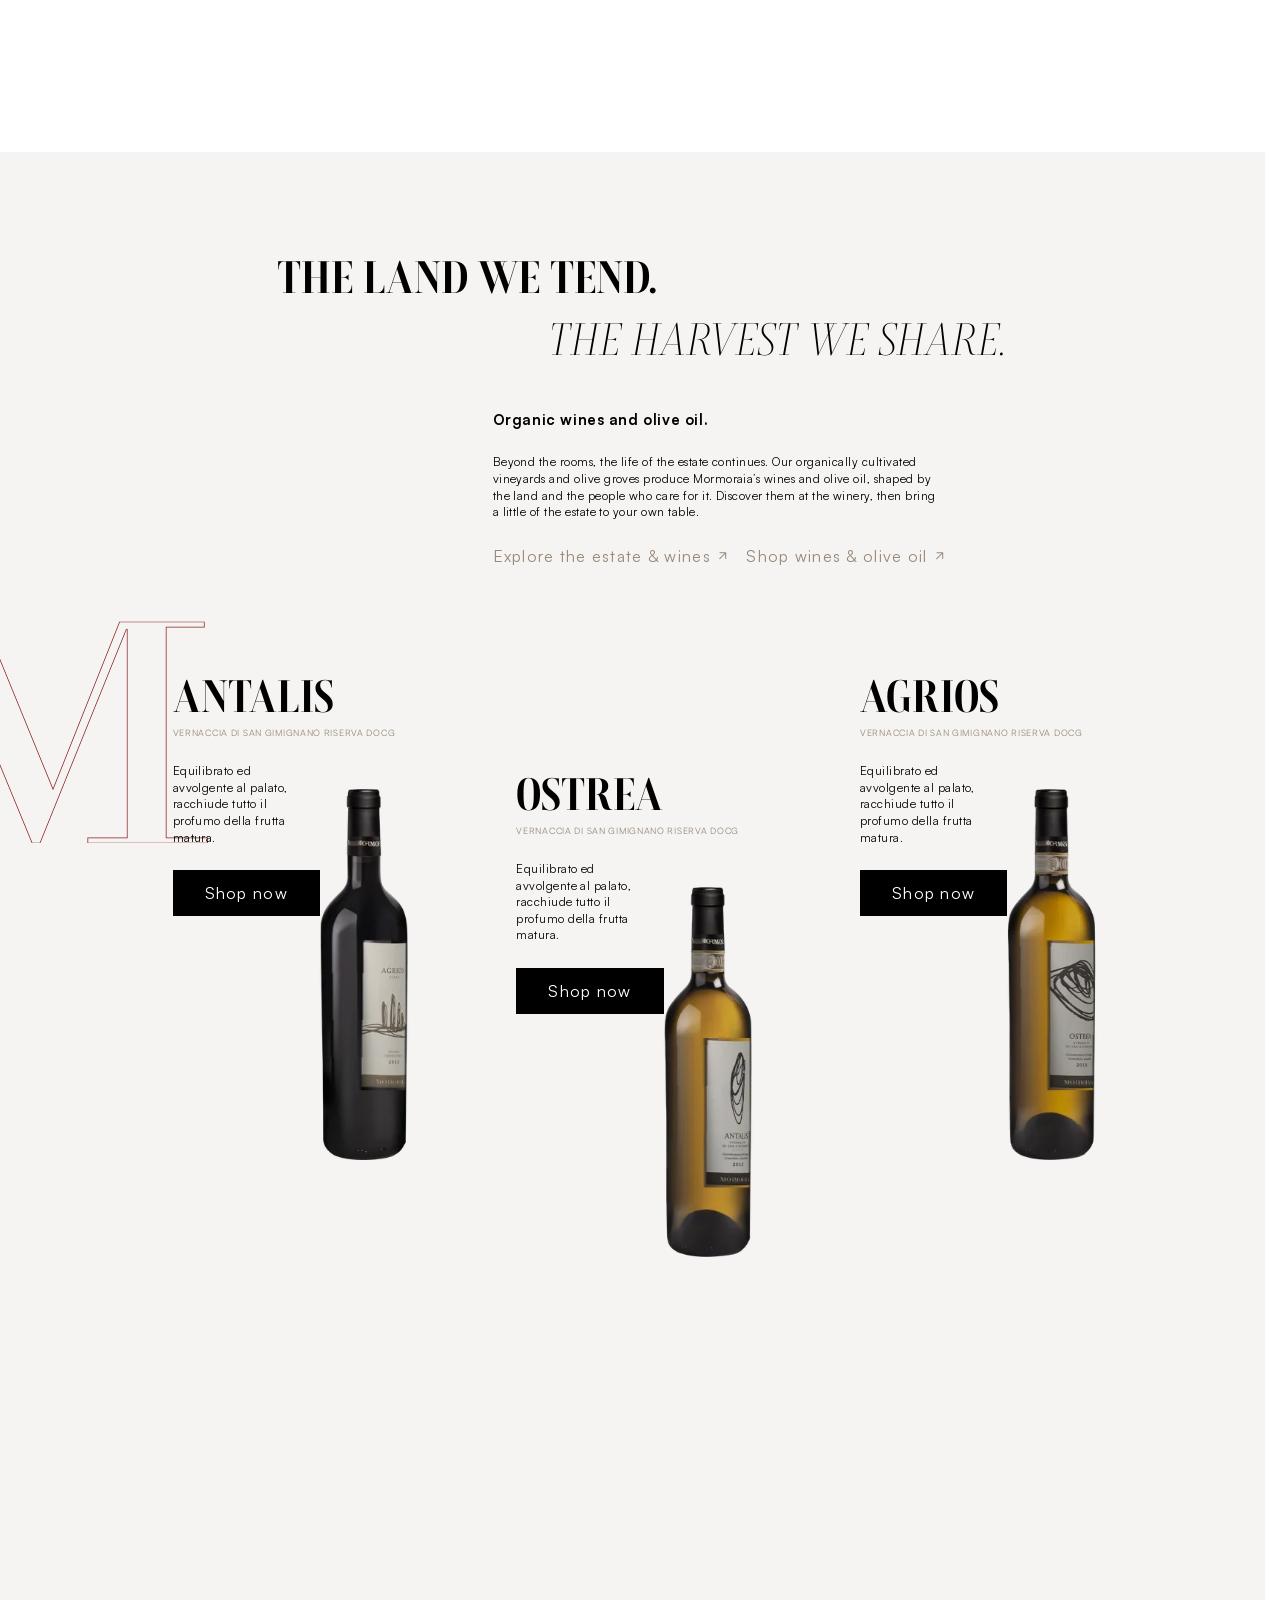
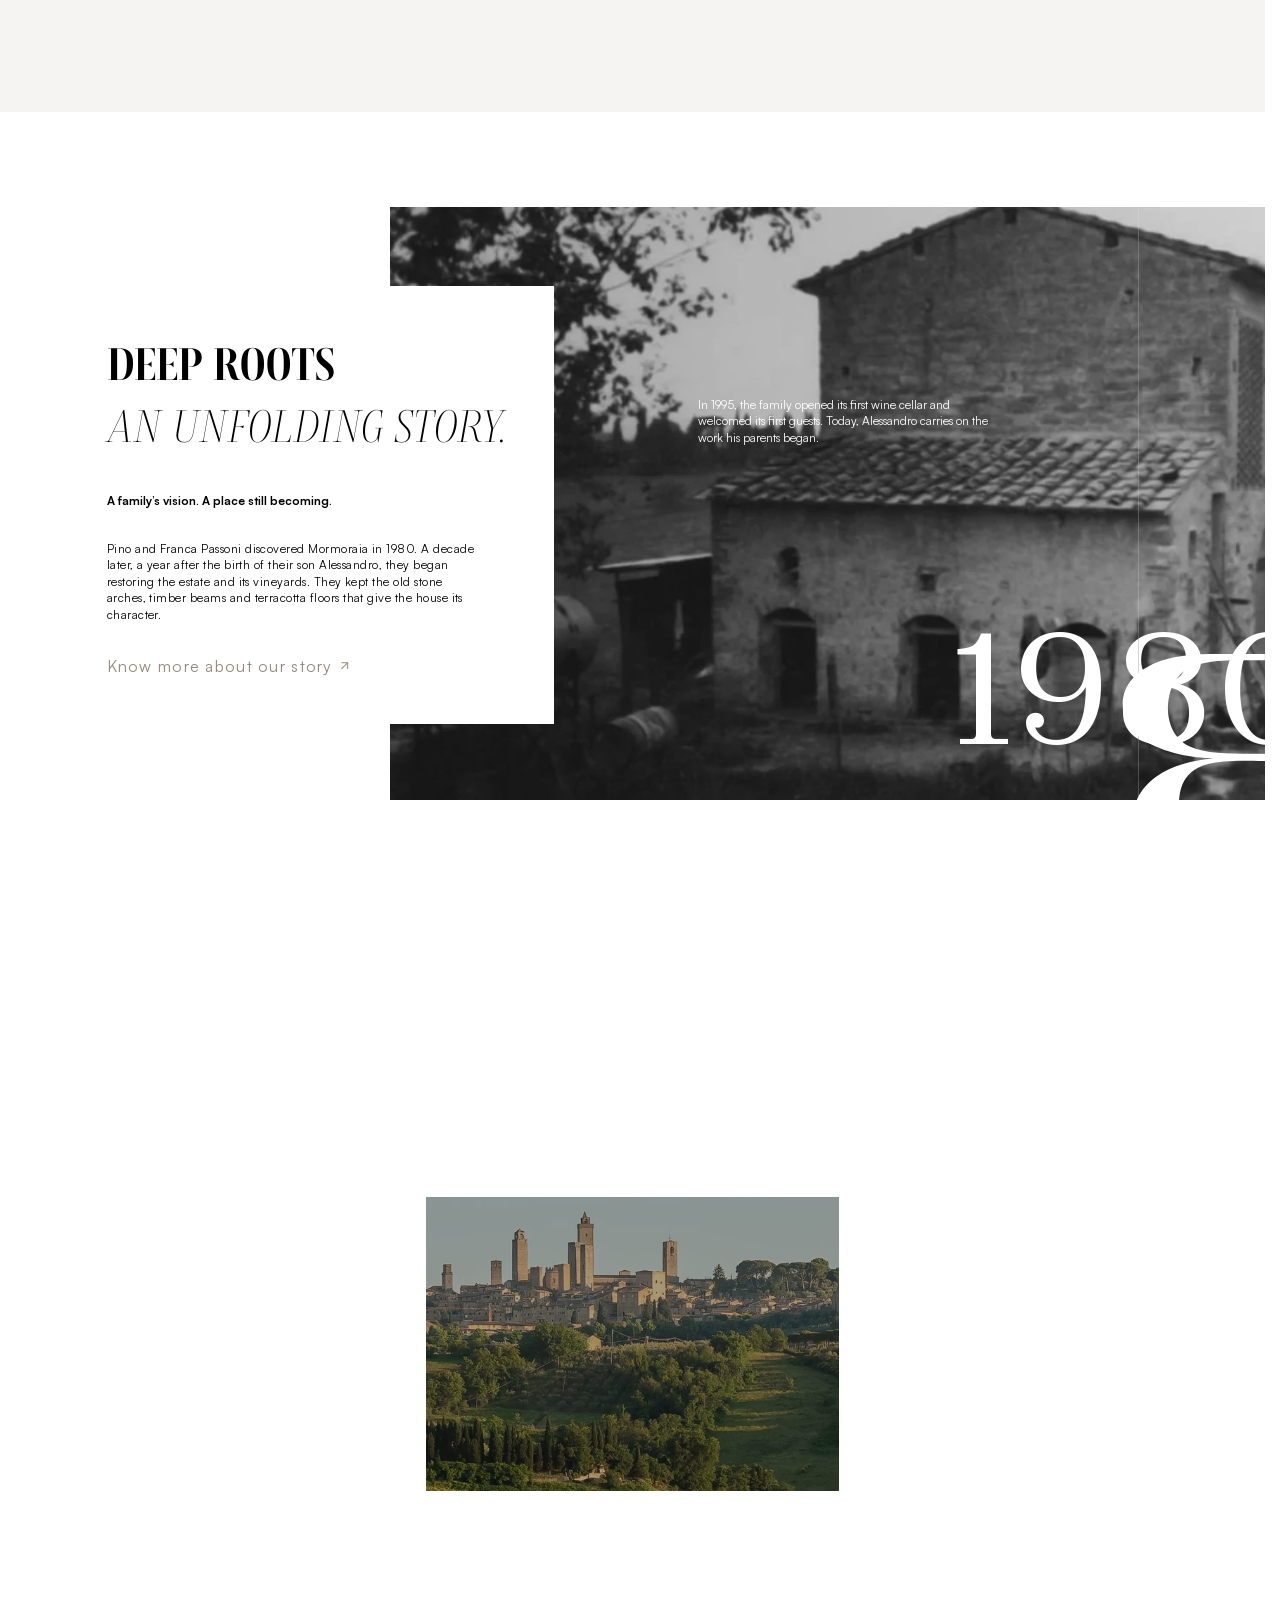
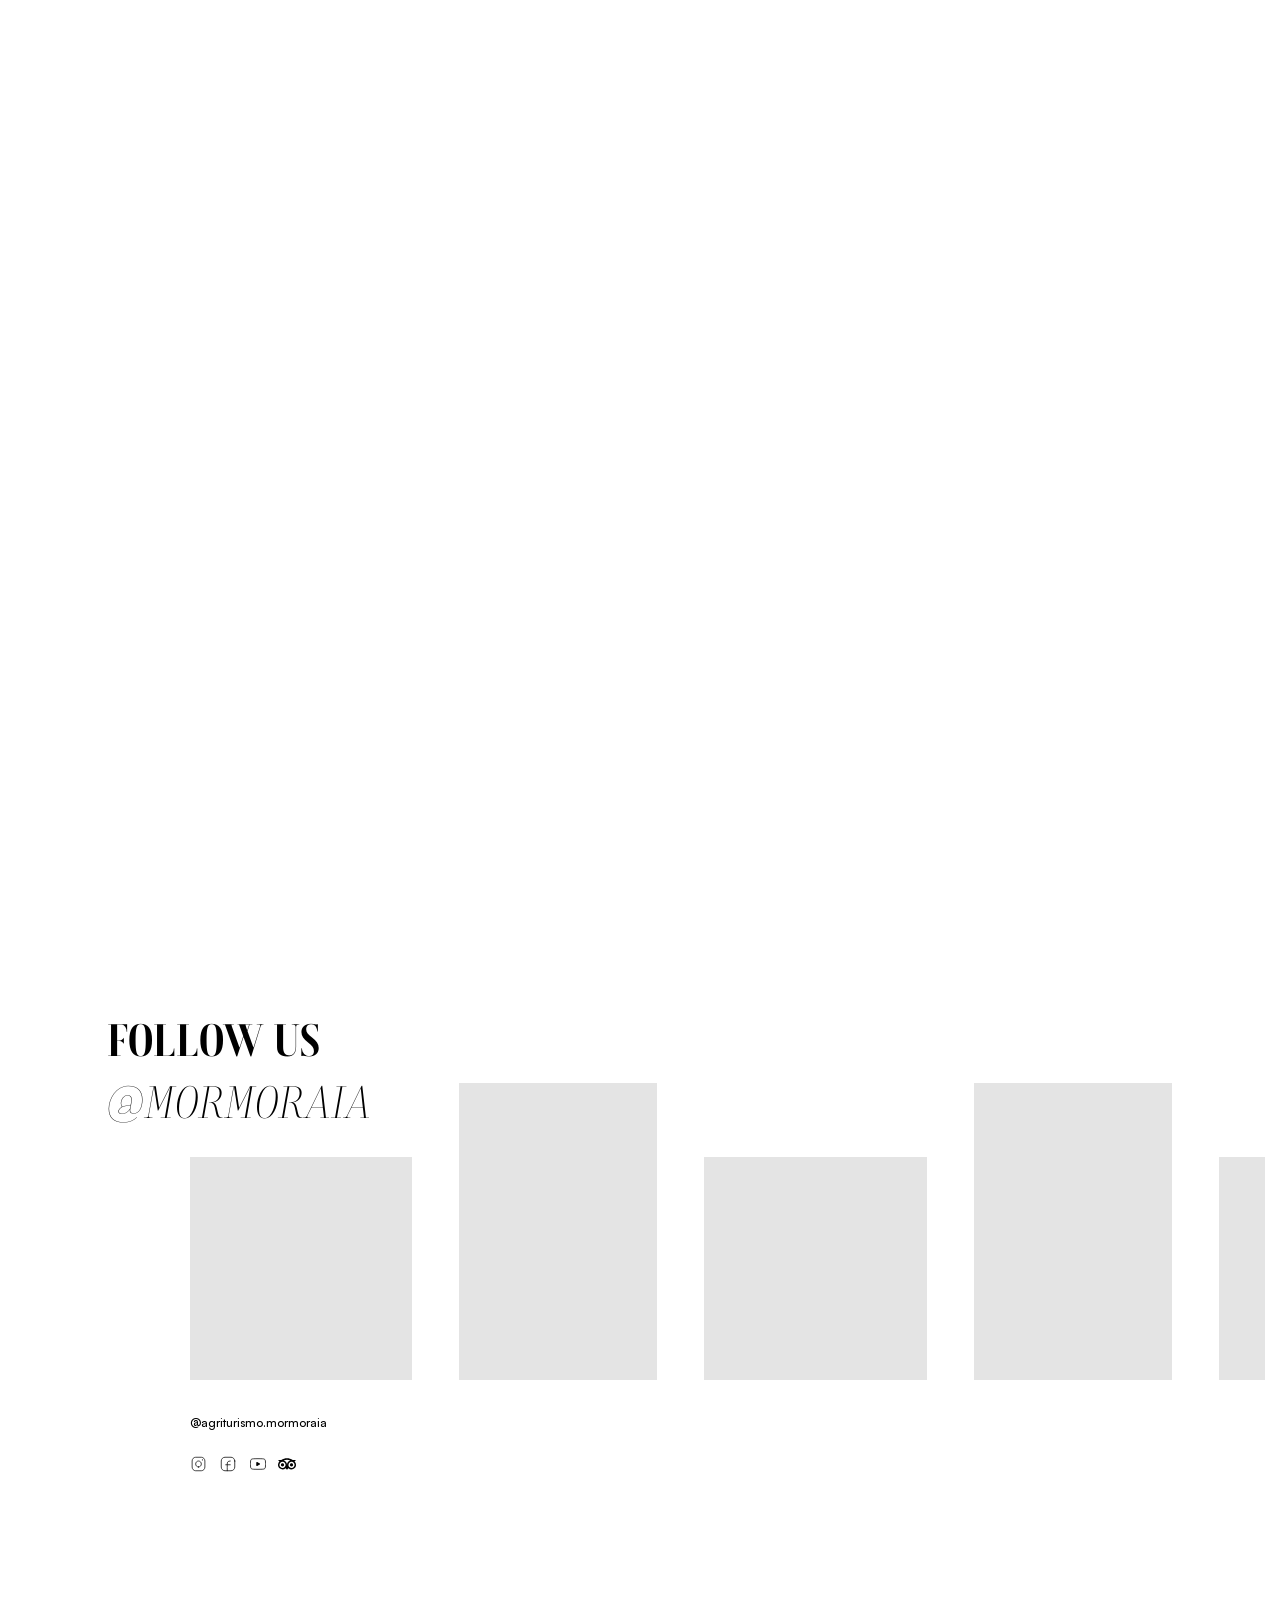
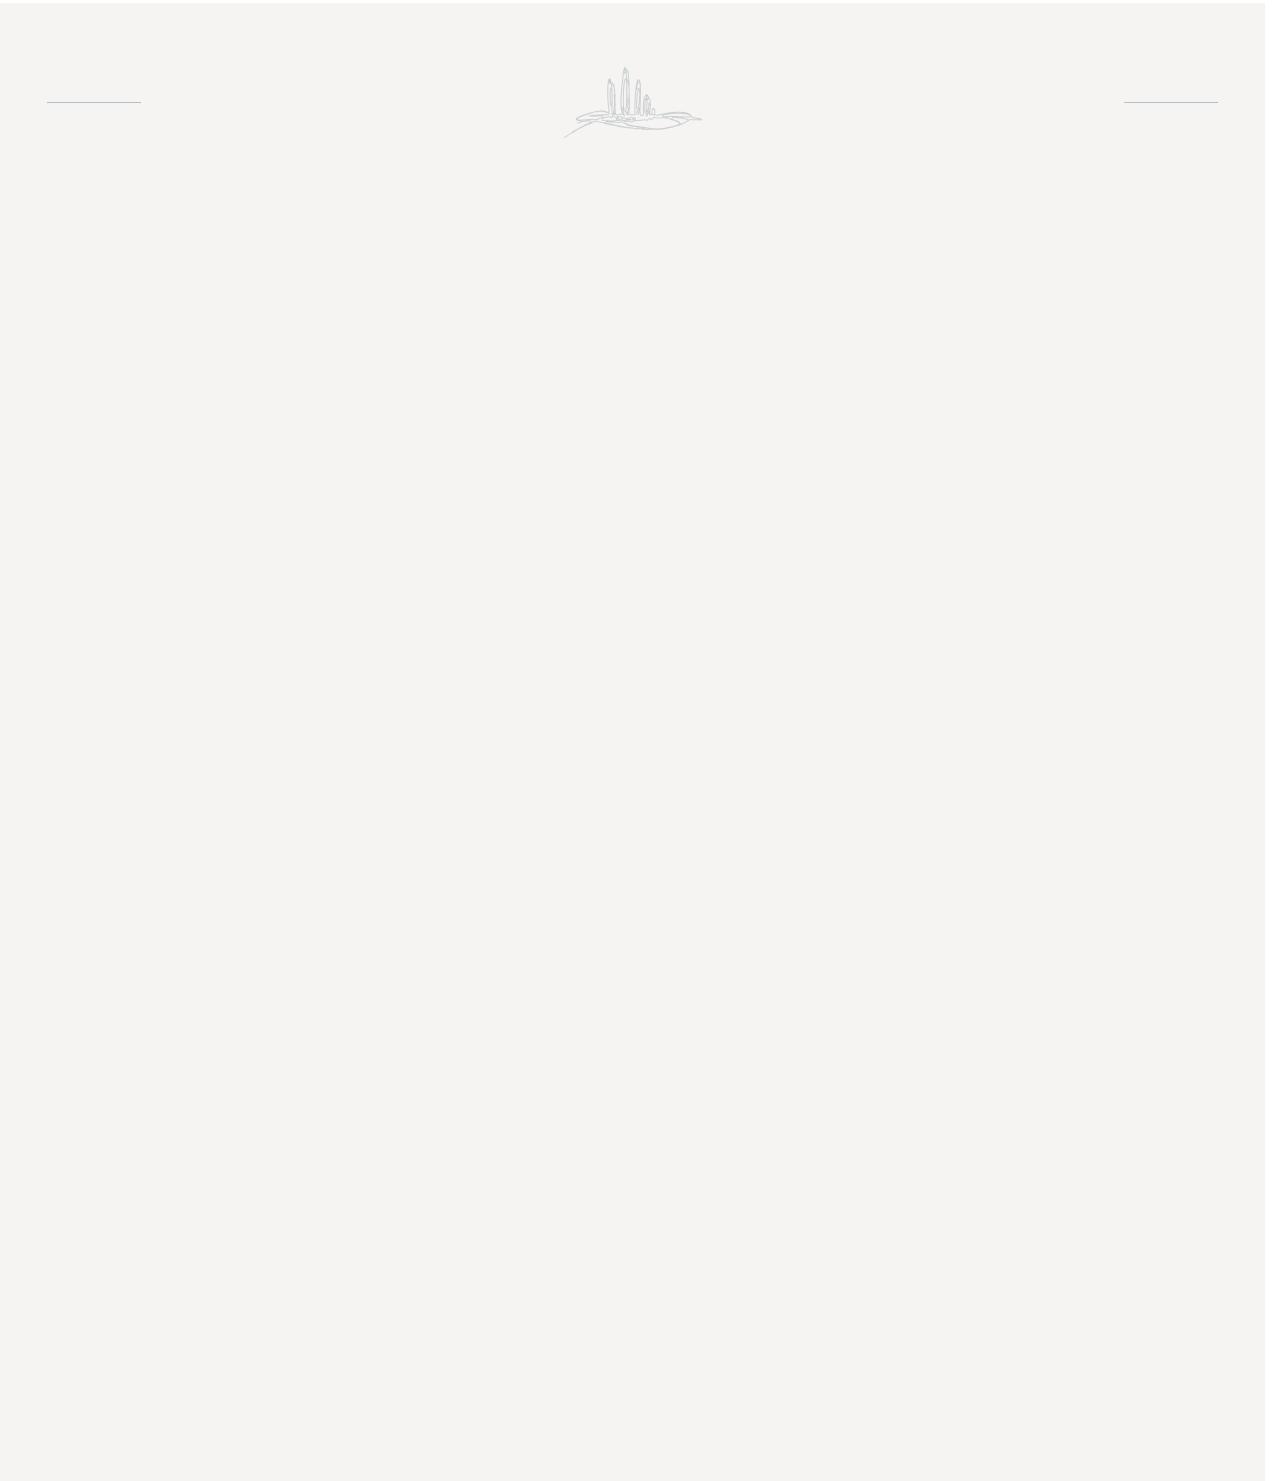
==== commit b5212113: "Match fullscreen submenu hover to the selected menu label" ====
--- a/index.html
+++ b/index.html
@@ -3,7 +3,7 @@
 <link rel="icon" type="image/png" sizes="32x32" href="assets/favicon-32.png">
 <link rel="icon" type="image/svg+xml" sizes="any" href="assets/favicon.svg">
 <link rel="stylesheet" href="layout.css?v=10"><link rel="stylesheet" href="motion.css?v=29"><script defer src="entrances.js?v=3"></script><script defer src="motion.js?v=62"></script><script defer src="booking.js?v=1"></script><script defer src="footer.js?v=5"></script><link rel="stylesheet" href="components.css?v=45"><link rel="stylesheet" href="responsive.css?v=65">
-<link rel="stylesheet" href="navigation.css?v=11"><script defer src="page-scroll.js?v=36"></script><script defer src="navigation.js?v=43"></script><script defer src="bottles.js?v=17"></script><noscript><style>.mast-row>*,.opening :is(#n993,#n1010){opacity:1}.mast-rule{transform:none}.opening #n1051{--booking-entrance:1}</style></noscript></head><body><div data-name="Home-test" id="n985" class="layout0">
+<link rel="stylesheet" href="navigation.css?v=12"><script defer src="page-scroll.js?v=36"></script><script defer src="navigation.js?v=43"></script><script defer src="bottles.js?v=17"></script><noscript><style>.mast-row>*,.opening :is(#n993,#n1010){opacity:1}.mast-rule{transform:none}.opening #n1051{--booking-entrance:1}</style></noscript></head><body><div data-name="Home-test" id="n985" class="layout0">
       <div class="navigation">
 <header class="masthead" aria-label="Mormoraia">
  <div class="mast-row">
--- a/navigation.css
+++ b/navigation.css
@@ -13,7 +13,6 @@
   --menu-diamond-gap: 16px;
   --menu-label: #ccd2d7;
   --menu-selected: #c7bbb0;
-  --menu-hover: #e6e8ea;
 }
 .estate-menu {
   z-index: 51;
@@ -144,7 +143,8 @@
 :is(.menu-choices, .mast-dropdown-links) li:nth-child(5) {--choice-order: 4}
 :is(.menu-choices, .mast-dropdown-links) li:nth-child(6) {--choice-order: 5}
 .menu-choices a {transition: color .3s var(--silk)}
-.menu-choices a:is(:hover, :focus-visible, [aria-current="page"]) {color: var(--menu-hover)}
+.menu-choices a:is(:focus-visible, [aria-current="page"]) {color: #e6e8ea}
+.menu-choices a:hover {color: var(--menu-selected)}
 .menu-choices a:focus-visible, .mast-dropdown-links a:focus-visible {outline-offset: 1px}
 
 .menu-footer {
